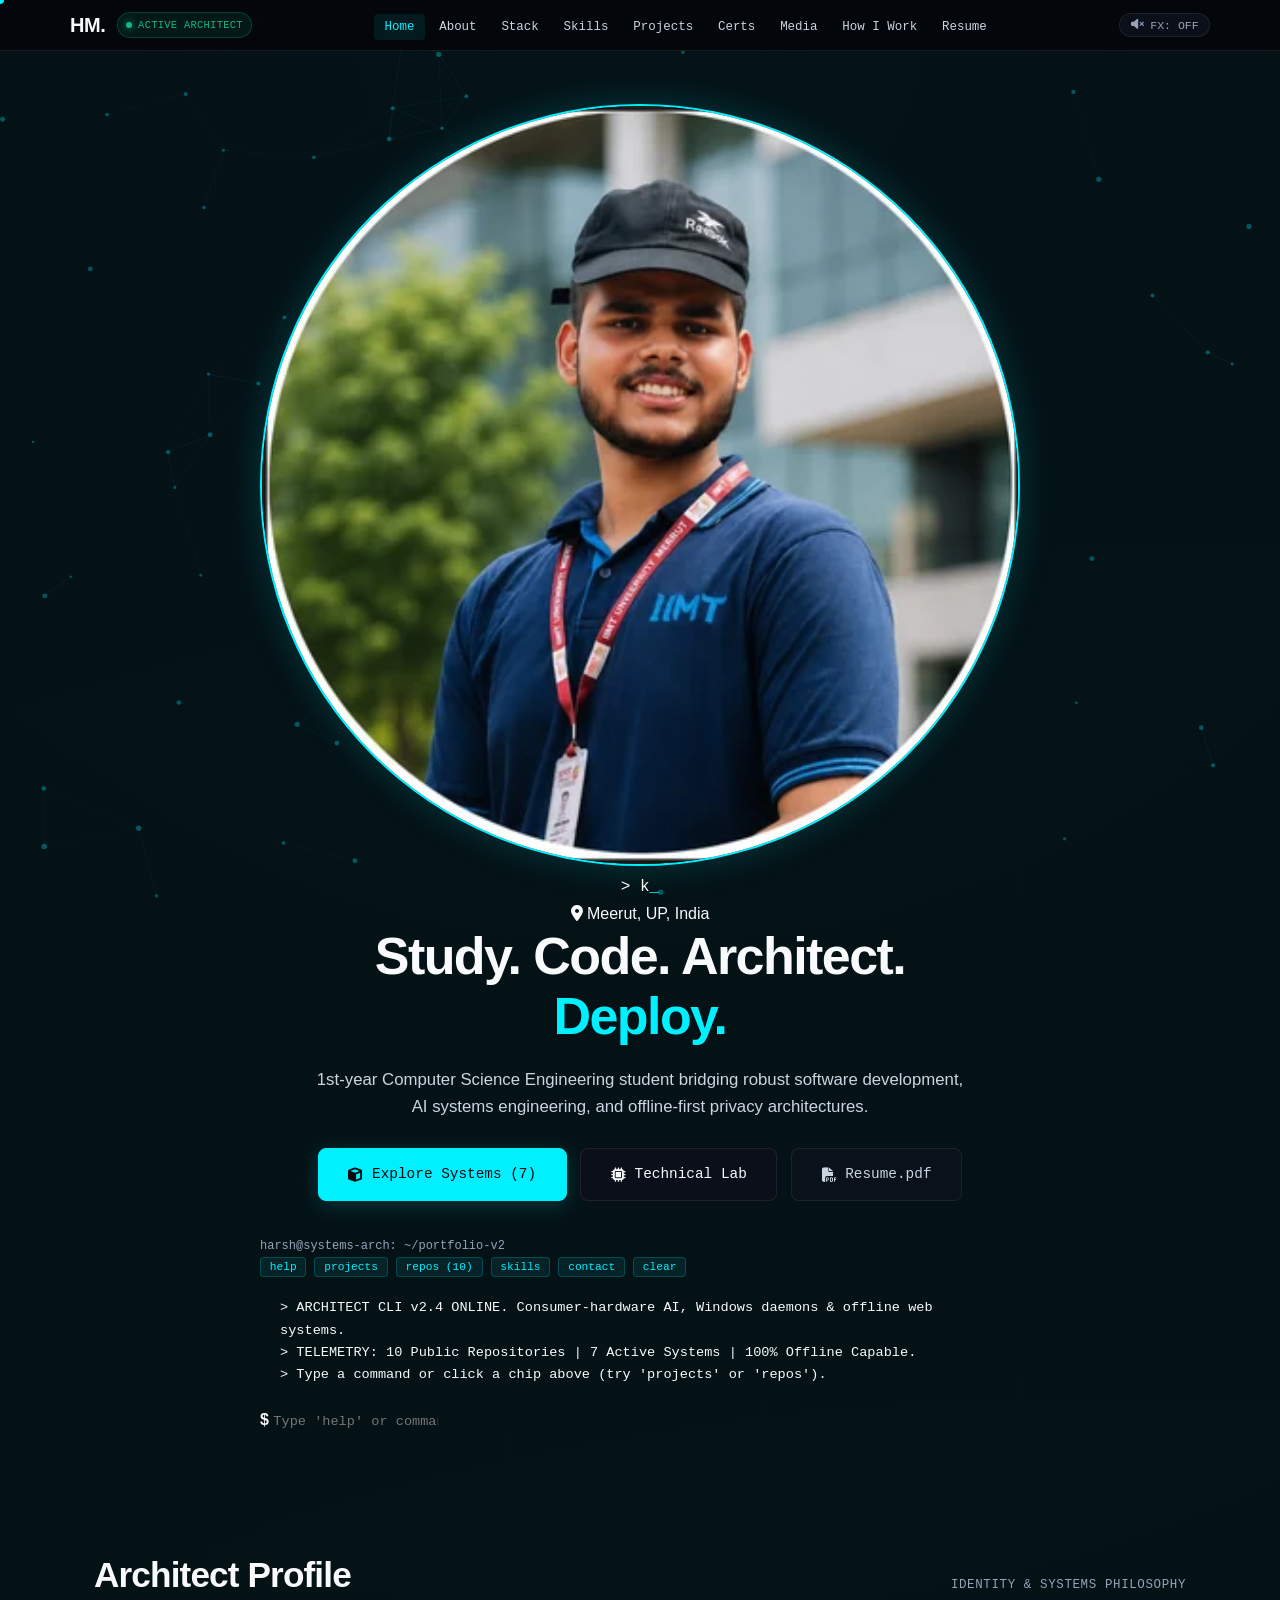
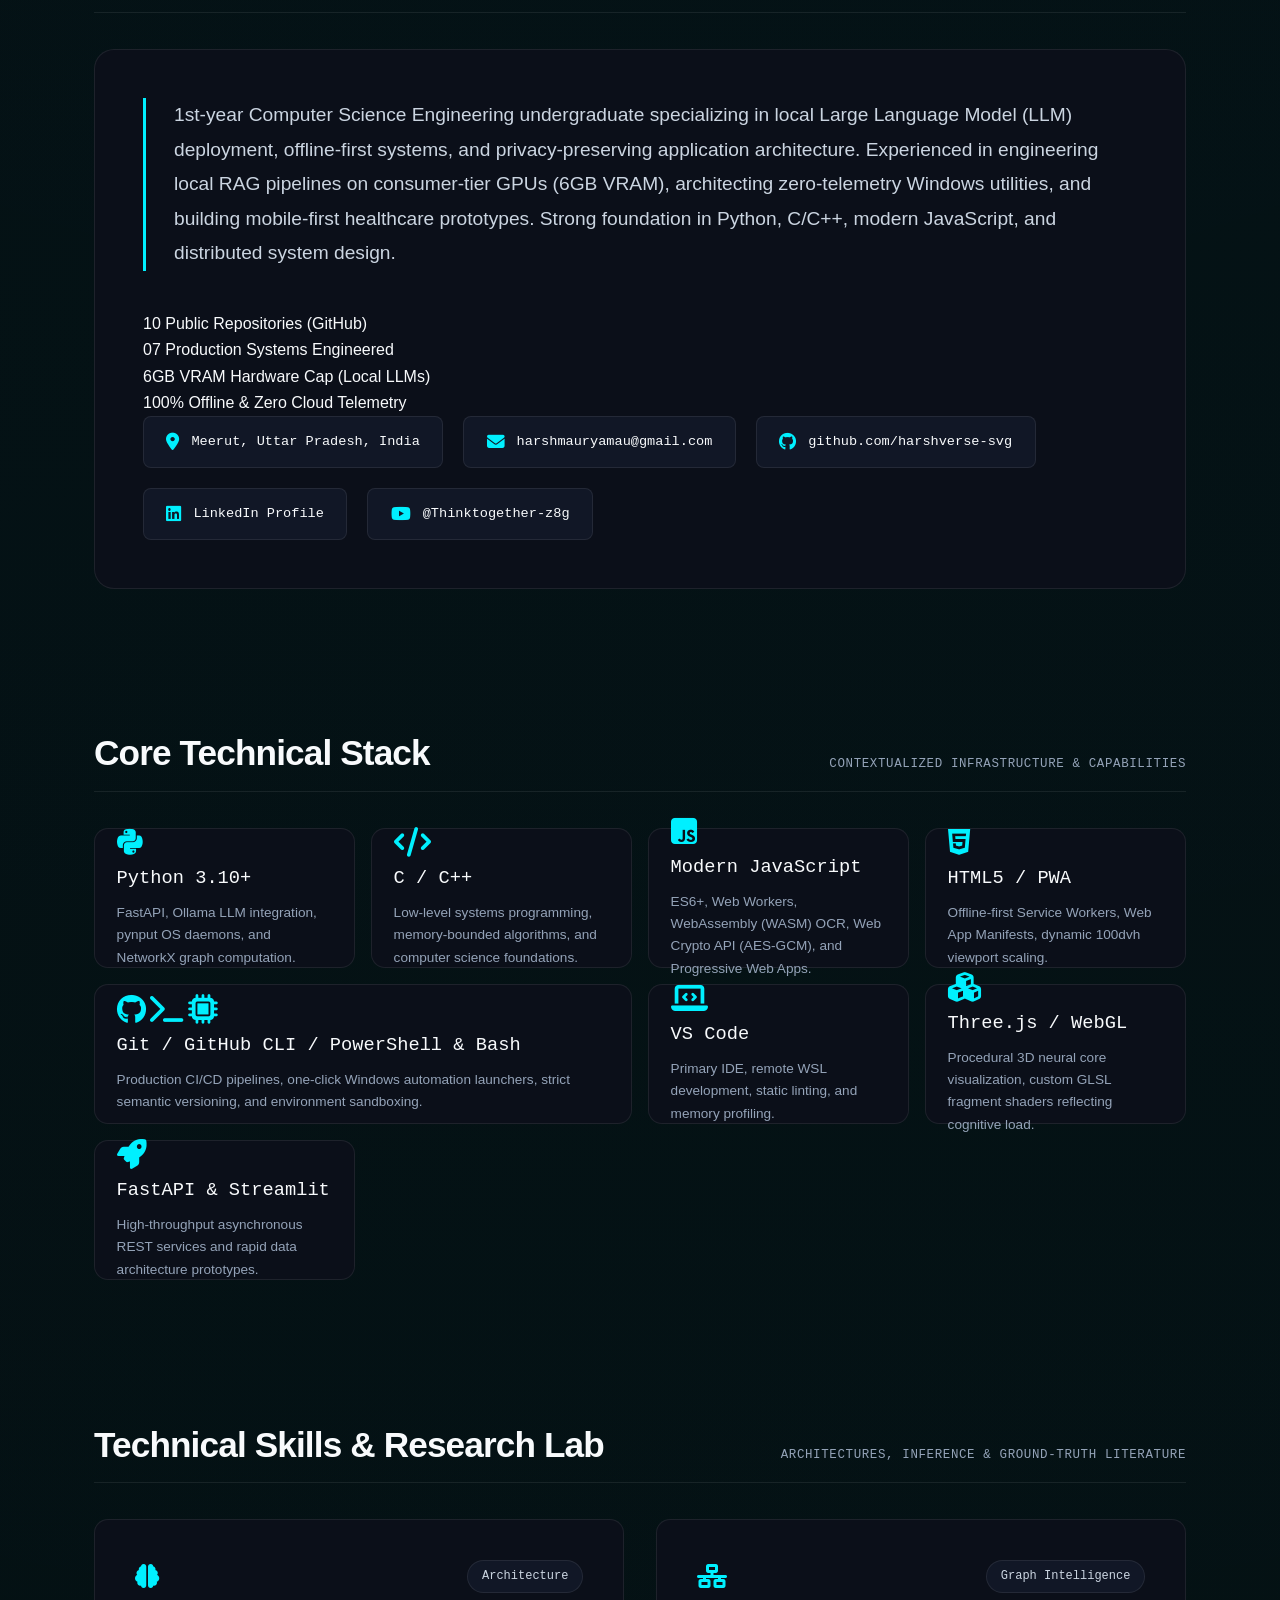
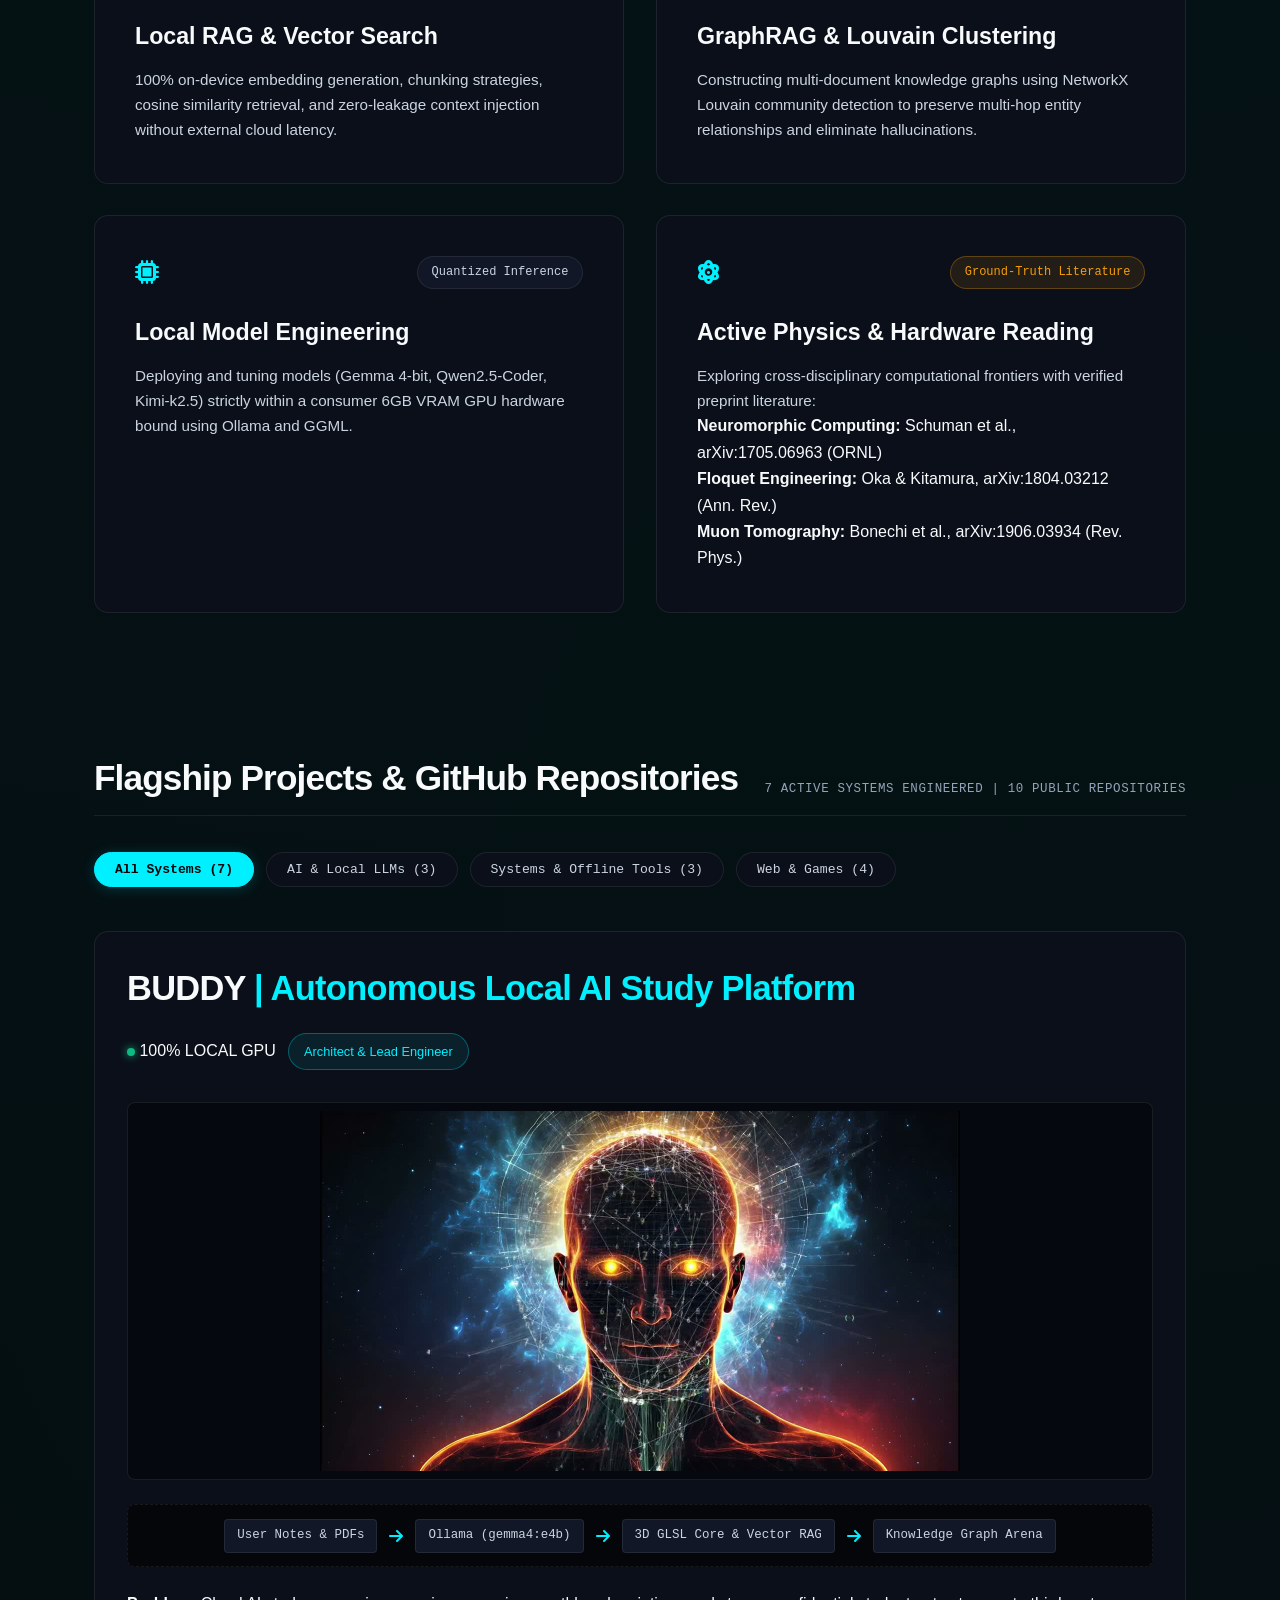
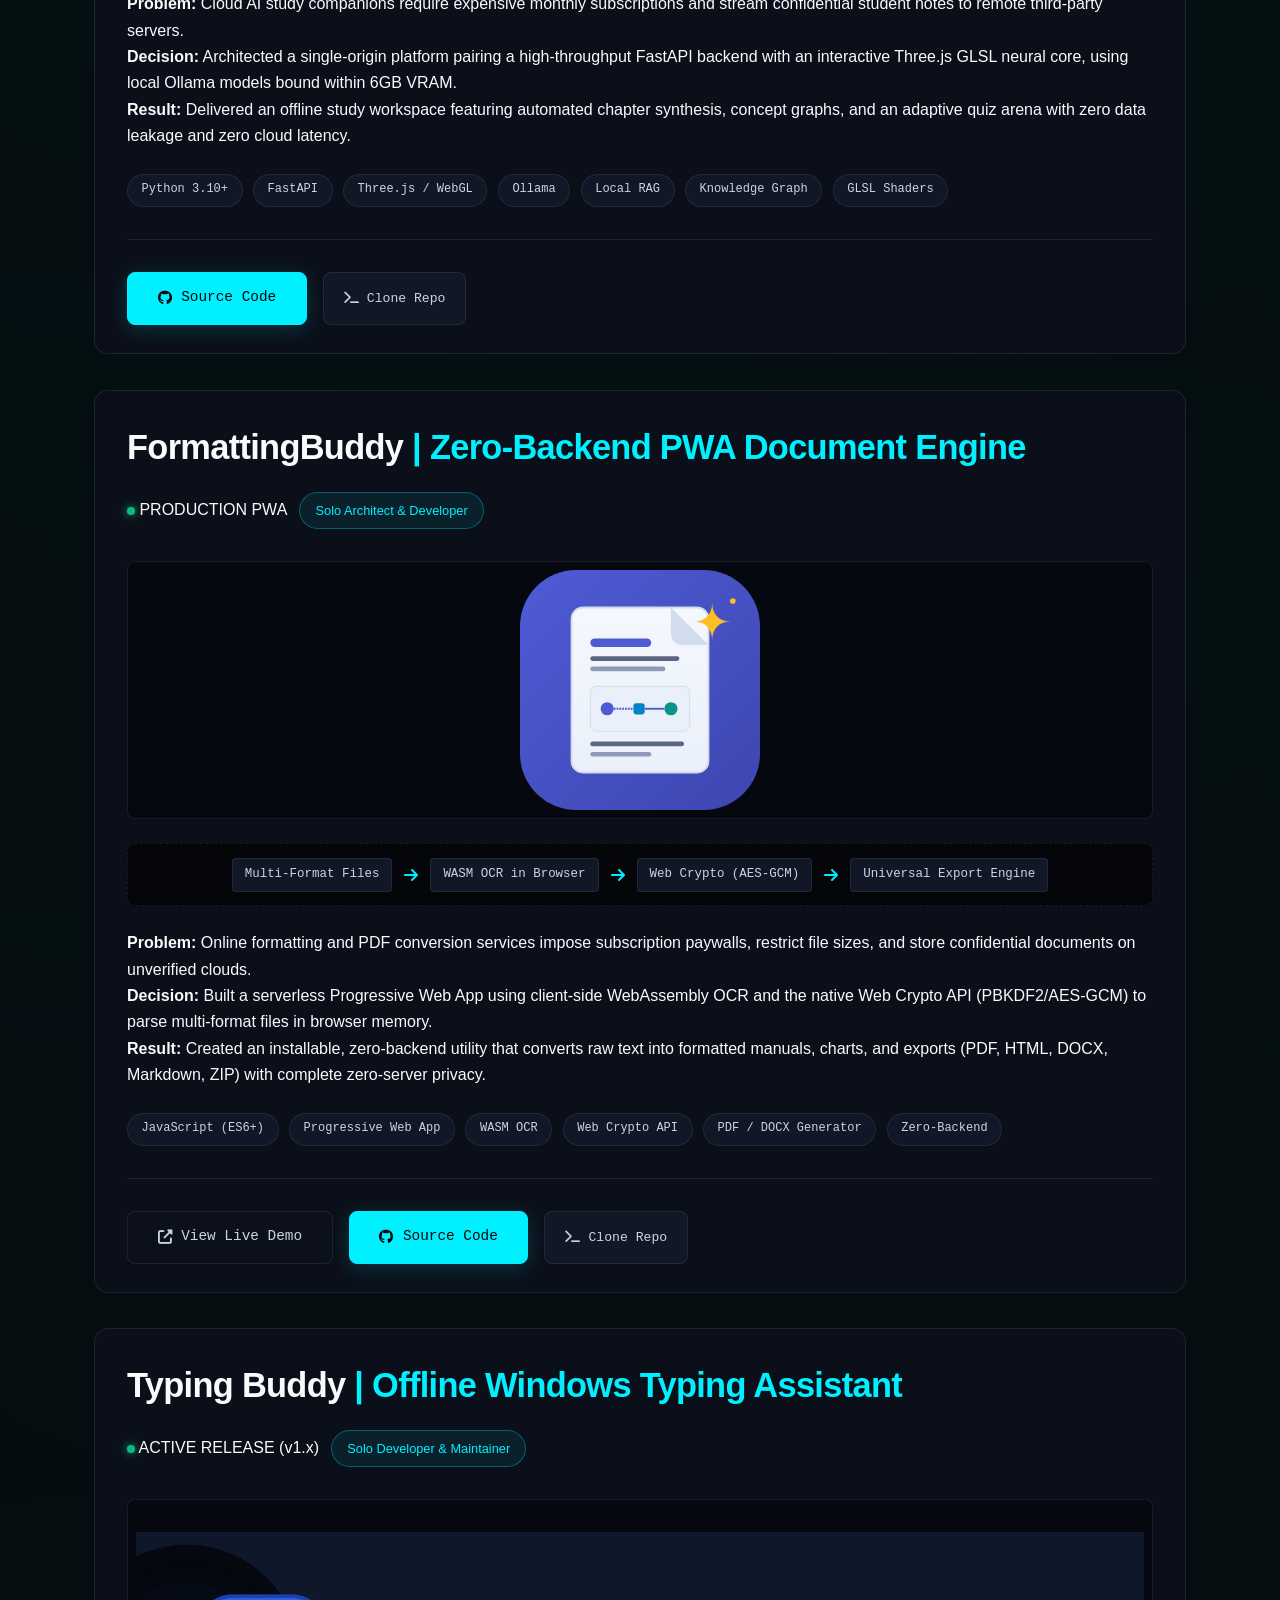
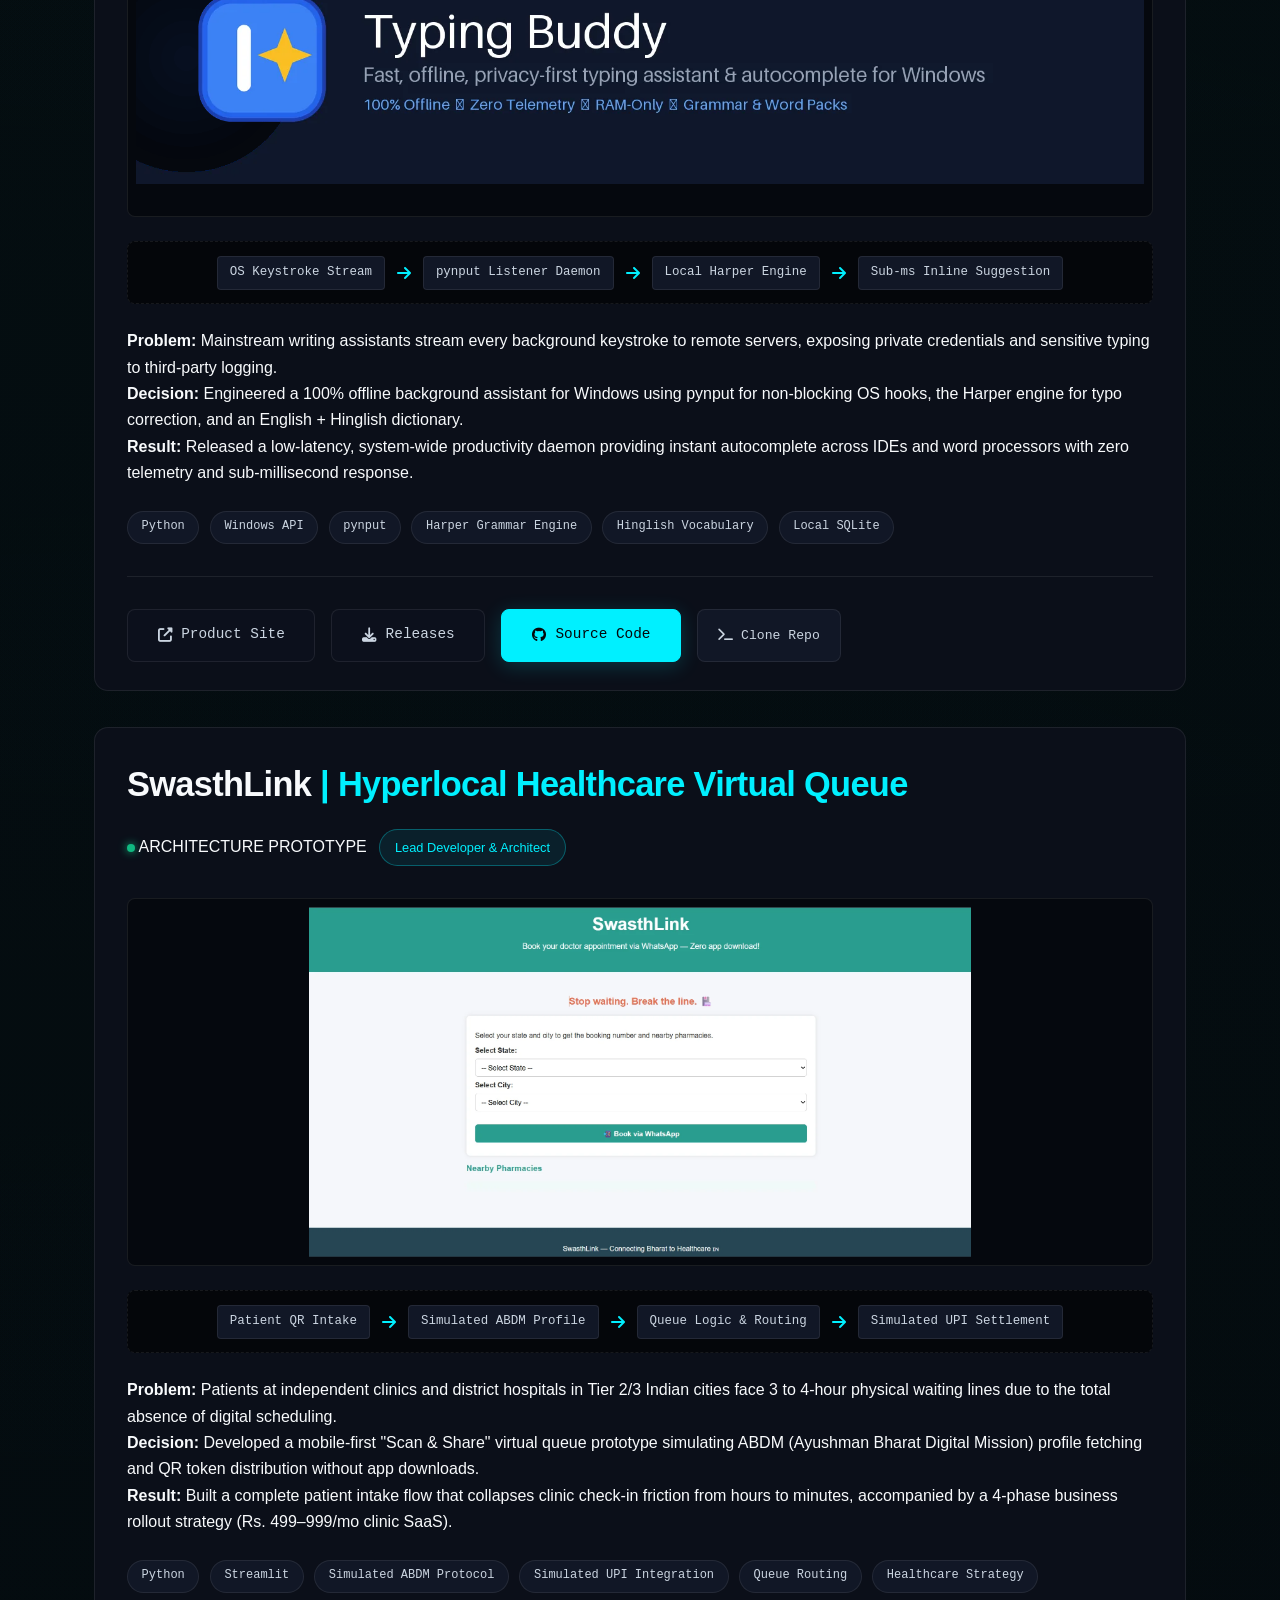
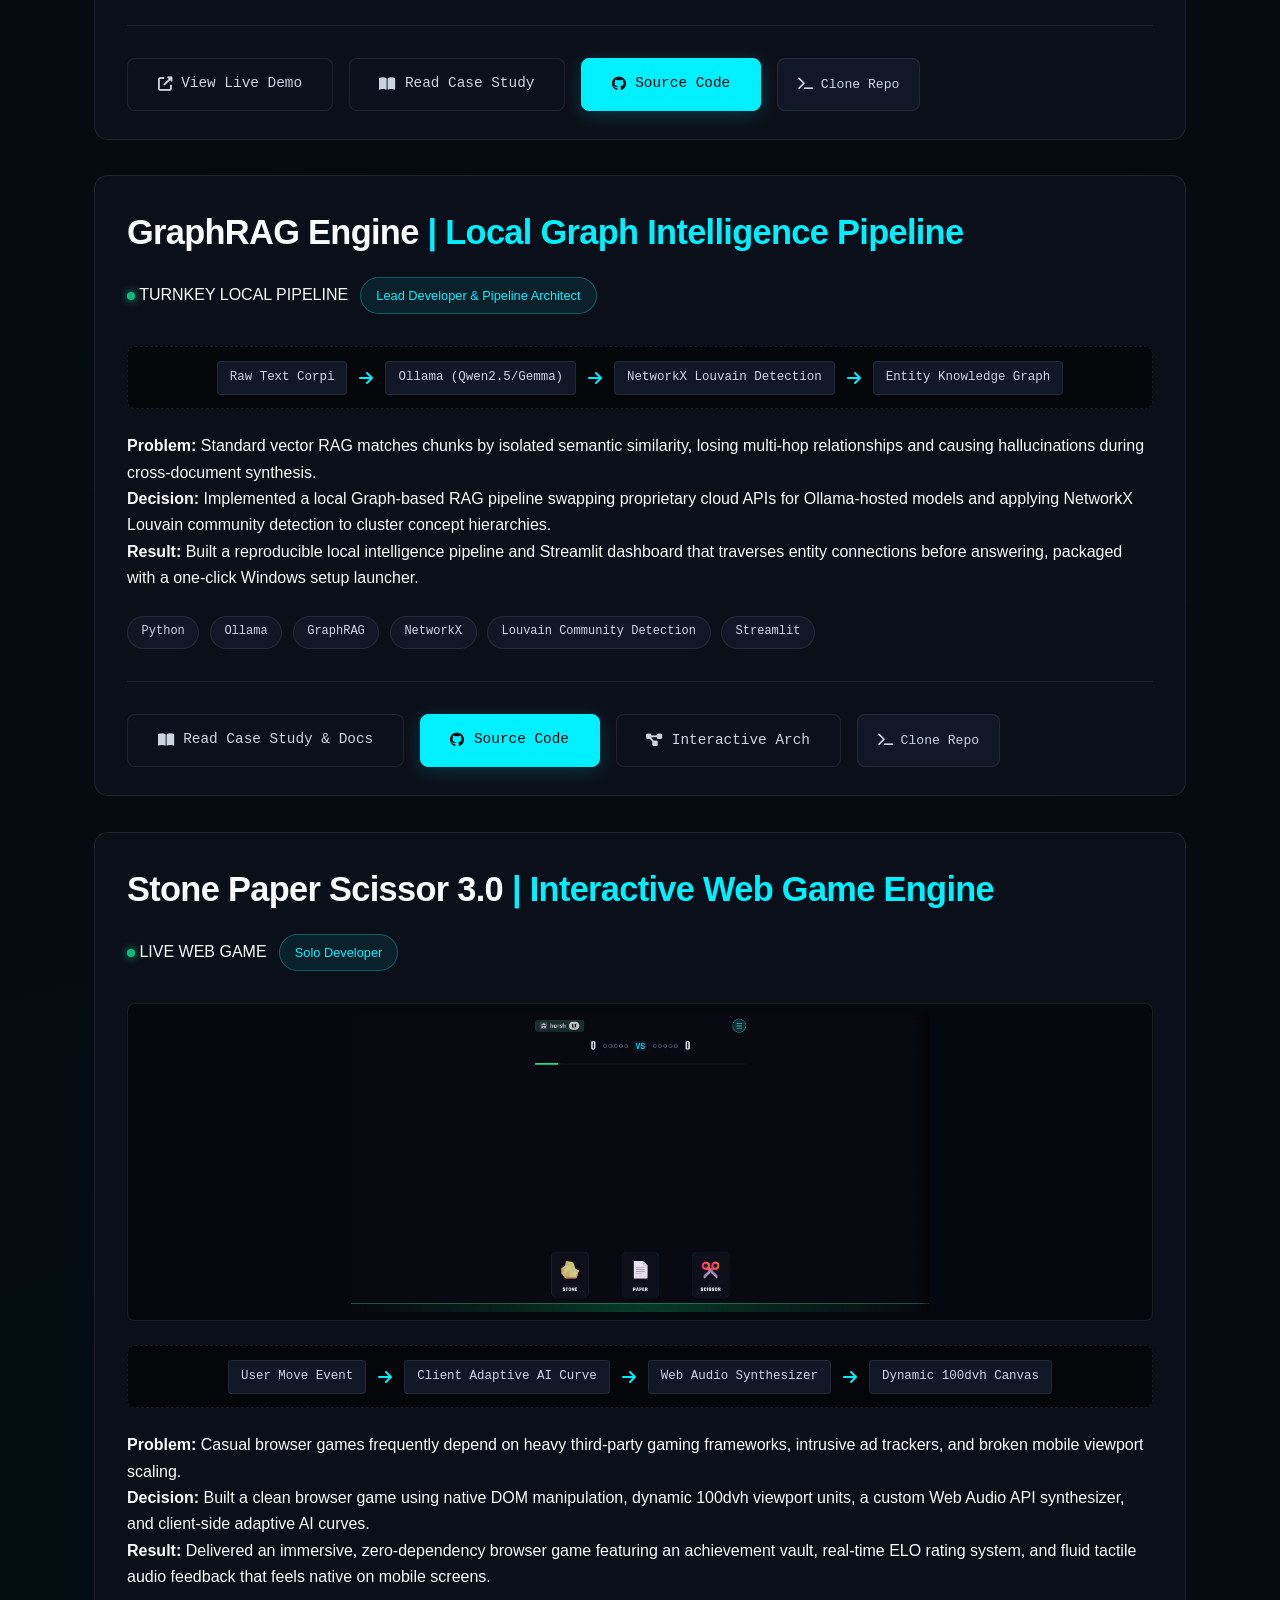
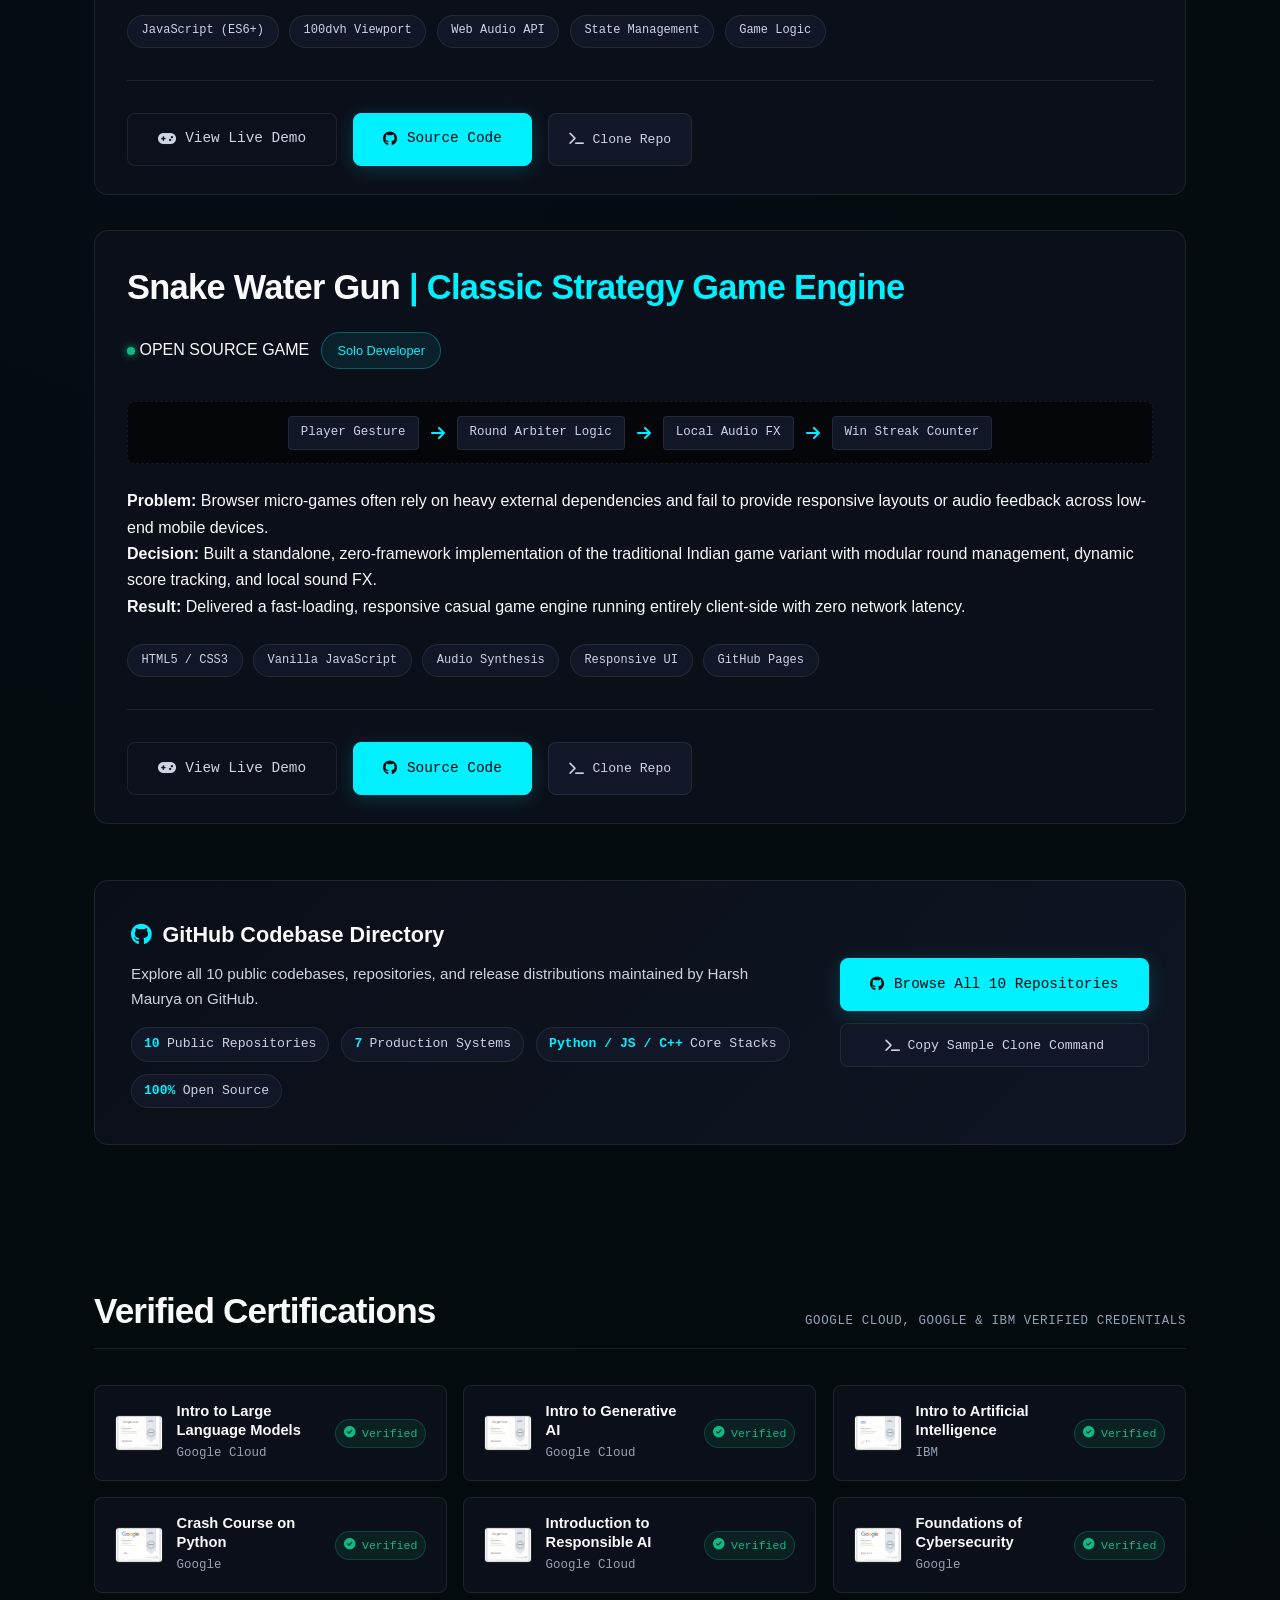
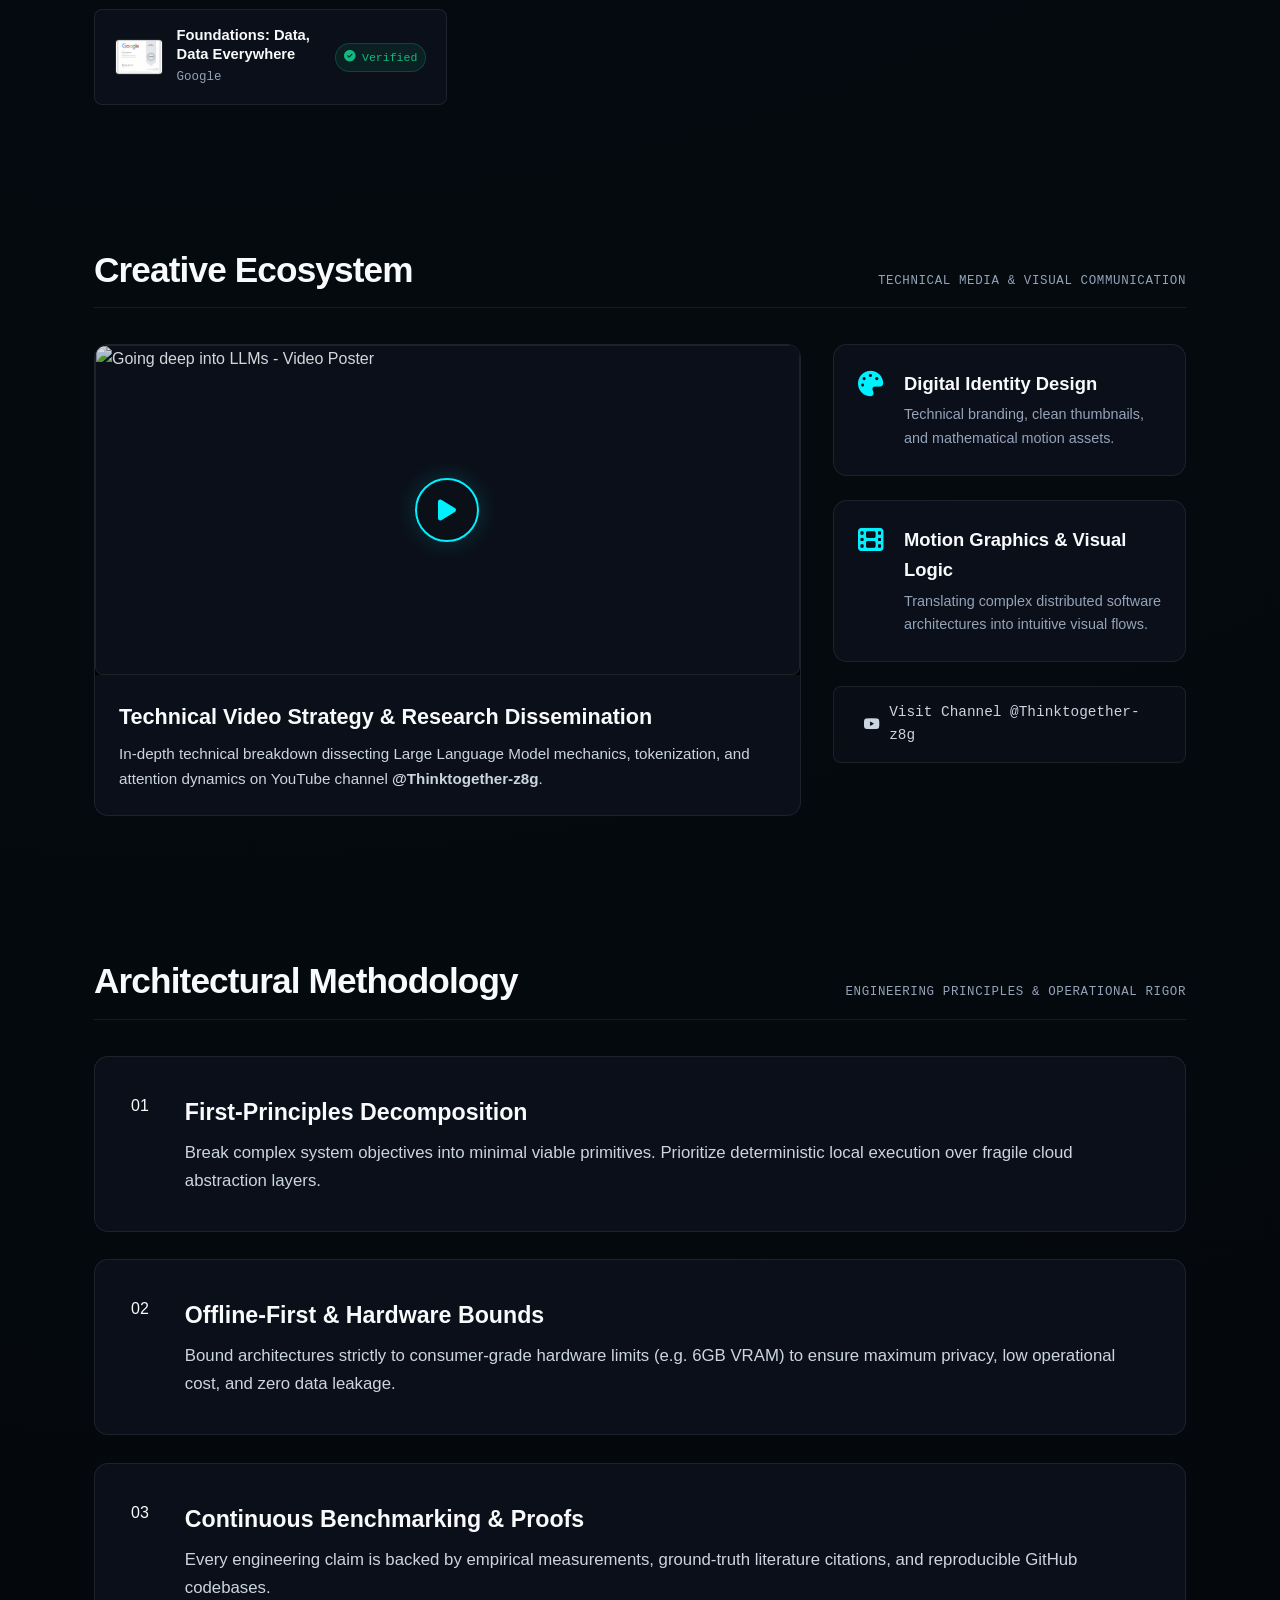
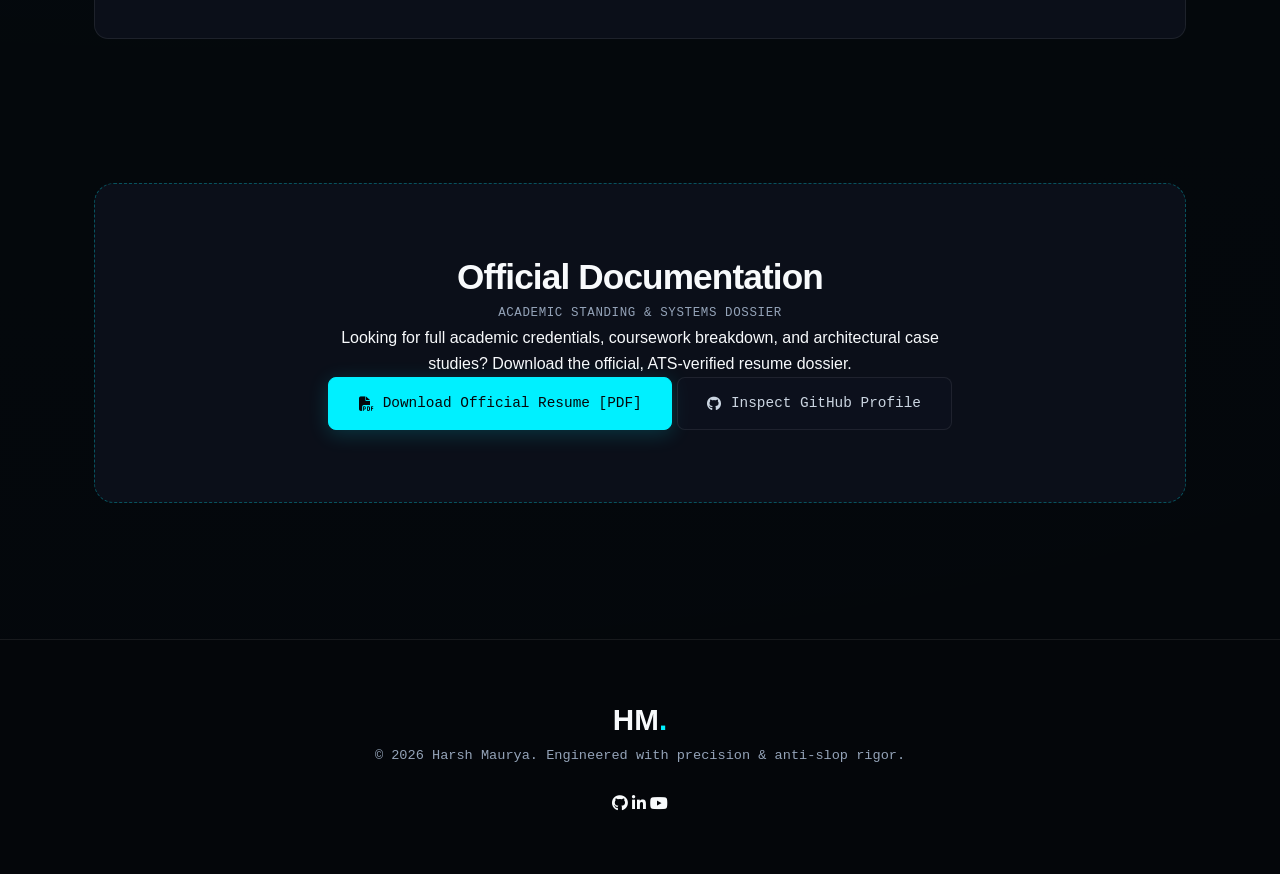
==== index.html @ c42de032 "fix(ui): slim auto-hide navbar, contain uncropped project images, and compact desktop density" ====
<!DOCTYPE html>
<html lang="en">

<head>
  <meta charset="UTF-8" />
  <meta name="viewport" content="width=device-width, initial-scale=1.0" />
  <title>Harsh Maurya | Digital Architect &amp; Systems Engineer</title>

  <!-- Security Hardening Headers -->
  <meta http-equiv="Content-Security-Policy"
    content="default-src 'self' https: data: 'unsafe-inline' 'unsafe-eval'; img-src 'self' https: data: blob:; media-src 'self' https: data: blob:; font-src 'self' https://fonts.gstatic.com https://cdnjs.cloudflare.com; frame-src https://www.youtube.com https://www.youtube-nocookie.com; connect-src 'self' https:;" />
  <meta name="referrer" content="strict-origin-when-cross-origin" />
  <meta http-equiv="X-Content-Type-Options" content="nosniff" />

  <!-- Favicon -->
  <link rel="icon" type="image/svg+xml" href="favicon.svg" />

  <!-- Hero Image Preload (Hero Priority: LCP Optimization) -->
  <link rel="preload" as="image" href="assets/images/profile.webp" type="image/webp" fetchpriority="high" />

  <!-- Fonts: Space Grotesk (Headings), Inter (Body) & Fira Code (Technical) -->
  <link rel="preconnect" href="https://fonts.googleapis.com" />
  <link rel="preconnect" href="https://fonts.gstatic.com" crossorigin />
  <link
    href="https://fonts.googleapis.com/css2?family=Inter:wght@300;400;500;600;700&family=Space+Grotesk:wght@500;600;700&family=Fira+Code:wght@400;500;600&display=swap"
    rel="stylesheet" media="print" onload="this.media='all'" />
  <noscript>
    <link
      href="https://fonts.googleapis.com/css2?family=Inter:wght@300;400;500;600;700&family=Space+Grotesk:wght@500;600;700&family=Fira+Code:wght@400;500;600&display=swap"
      rel="stylesheet" />
  </noscript>

  <!-- Icons -->
  <link rel="stylesheet" href="https://cdnjs.cloudflare.com/ajax/libs/font-awesome/6.5.1/css/all.min.css" media="print" onload="this.media='all'" />
  <noscript>
    <link rel="stylesheet" href="https://cdnjs.cloudflare.com/ajax/libs/font-awesome/6.5.1/css/all.min.css" />
  </noscript>

  <!-- Stylesheets -->
  <link rel="stylesheet" href="css/style.css" />
  <link rel="stylesheet" href="css/animations.css" />
</head>

<body>
  <!-- Background Procedural Canvas -->
  <canvas id="bg-canvas"></canvas>

  <!-- Scroll Progress Indicator -->
  <div class="scroll-progress-container">
    <div class="scroll-progress-bar" id="scrollProgress"></div>
  </div>

  <!-- Hardware-Accelerated Dynamic Cursor -->
  <div class="cursor" id="cursor"></div>
  <div class="cursor-follower" id="cursorFollower"></div>

  <!-- Sticky Navbar -->
  <header>
    <nav class="navbar" id="navbar">
      <div class="nav-container">
        <div class="nav-brand-group">
          <a href="#home" class="nav-logo" aria-label="Harsh Maurya Home">
            <span class="logo-text">HM</span><span class="accent-dot">.</span>
          </a>

          <div class="nav-status-badge">
            <span class="status-dot"></span>
            <span class="status-text">ACTIVE ARCHITECT</span>
          </div>
        </div>

        <ul class="nav-links" id="navLinks">
          <li><a href="#home">Home</a></li>
          <li><a href="#about">About</a></li>
          <li><a href="#stack">Stack</a></li>
          <li><a href="#lab">Skills</a></li>
          <li><a href="#projects">Projects</a></li>
          <li><a href="#certs">Certs</a></li>
          <li><a href="#creative">Media</a></li>
          <li><a href="#approach">How I Work</a></li>
          <li><a href="#resume">Resume</a></li>
        </ul>

        <div class="nav-actions">
          <!-- Web Audio Synthesizer Toggle -->
          <button class="audio-toggle-btn" id="audioToggleBtn" title="Toggle Haptic Sound Synthesis">
            <i class="fas fa-volume-mute"></i>
            <span>FX: OFF</span>
          </button>

          <!-- Mobile Hamburger Toggle -->
          <button class="mobile-toggle" id="mobileToggle" aria-label="Toggle navigation menu">
            <span></span>
            <span></span>
            <span></span>
          </button>
        </div>
      </div>
    </nav>
  </header>

  <main>
    <!-- Hero Section -->
    <section class="hero" id="home">
      <div class="container hero-container">
        <div class="hero-header-row">
          <div class="hero-avatar-wrap">
            <img src="assets/images/profile.webp" alt="Harsh Maurya" class="hero-profile-img" width="160" height="160"
              onerror="this.src='assets/images/profile.png'" />
            <div class="avatar-ring"></div>
          </div>
          <div class="hero-meta-group">
            <div class="mono-label telemetry-pill" id="type-sys-init">&gt; sys.init("harsh_maurya")</div>
            <div class="location-chip">
              <i class="fas fa-map-marker-alt"></i> Meerut, UP, India
            </div>
          </div>
        </div>

        <h1 class="hero-title" id="hero-heading">
          Study. Code. Architect. <br /><span class="accent-text">Deploy.</span>
        </h1>

        <p class="hero-subtitle">
          1st-year Computer Science Engineering student bridging robust software development,
          AI systems engineering, and offline-first privacy architectures.
        </p>

        <div class="hero-actions">
          <a href="#projects" class="btn-primary"><i class="fas fa-cube"></i> Explore Systems (7)</a>
          <a href="#lab" class="btn-secondary"><i class="fas fa-microchip"></i> Technical Lab</a>
          <a href="#resume" class="btn-outline"><i class="fas fa-file-pdf"></i> Resume.pdf</a>
        </div>

        <!-- Interactive CLI HUD Terminal -->
        <div class="terminal-hud-wrap animate-on-scroll">
          <div class="terminal-header">
            <div class="terminal-dots">
              <span class="dot dot-red"></span>
              <span class="dot dot-yellow"></span>
              <span class="dot dot-green"></span>
            </div>
            <div class="terminal-title">harsh@systems-arch: ~/portfolio-v2</div>
            <div class="terminal-chips">
              <button class="terminal-chip" data-cmd="help">help</button>
              <button class="terminal-chip" data-cmd="projects">projects</button>
              <button class="terminal-chip" data-cmd="repos">repos (10)</button>
              <button class="terminal-chip" data-cmd="skills">skills</button>
              <button class="terminal-chip" data-cmd="contact">contact</button>
              <button class="terminal-chip" data-cmd="clear">clear</button>
            </div>
          </div>
          <div class="terminal-body" id="terminalOutput" role="log" aria-live="polite">
            <div class="term-line term-system">&gt; ARCHITECT CLI v2.4 ONLINE. Consumer-hardware AI, Windows daemons &amp; offline web systems.</div>
            <div class="term-line term-accent">&gt; TELEMETRY: 10 Public Repositories | 7 Active Systems | 100% Offline Capable.</div>
            <div class="term-line term-muted">&gt; Type a command or click a chip above (try 'projects' or 'repos').</div>
          </div>
          <div class="terminal-input-bar">
            <span class="terminal-prompt">$</span>
            <input type="text" id="terminalInput" class="terminal-input" placeholder="Type 'help' or command..." autocomplete="off" spellcheck="false" aria-label="Terminal command input" />
          </div>
        </div>
      </div>
    </section>

    <!-- About Me Section -->
    <section class="section" id="about">
      <div class="container">
        <div class="section-head">
          <h2 class="section-title">Architect Profile</h2>
          <span class="section-meta">Identity &amp; Systems Philosophy</span>
        </div>

        <div class="about-card animate-on-scroll">
          <p class="about-bio">
            1st-year Computer Science Engineering undergraduate specializing in local Large Language Model (LLM) deployment, offline-first systems, and privacy-preserving application architecture. Experienced in engineering local RAG pipelines on consumer-tier GPUs (6GB VRAM), architecting zero-telemetry Windows utilities, and building mobile-first healthcare prototypes. Strong foundation in Python, C/C++, modern JavaScript, and distributed system design.
          </p>

          <!-- Quantitative Telemetry Strip -->
          <div class="about-stats-grid">
            <div class="about-stat-box">
              <span class="stat-number">10</span>
              <span class="stat-label">Public Repositories (GitHub)</span>
            </div>
            <div class="about-stat-box">
              <span class="stat-number">07</span>
              <span class="stat-label">Production Systems Engineered</span>
            </div>
            <div class="about-stat-box">
              <span class="stat-number">6GB</span>
              <span class="stat-label">VRAM Hardware Cap (Local LLMs)</span>
            </div>
            <div class="about-stat-box">
              <span class="stat-number">100%</span>
              <span class="stat-label">Offline &amp; Zero Cloud Telemetry</span>
            </div>
          </div>

          <!-- Verified Contact Endpoints (No Plaintext Phone) -->
          <div class="contact-grid">
            <a href="https://maps.google.com/?q=Meerut,Uttar+Pradesh,India" target="_blank" rel="noopener noreferrer" class="contact-item">
              <i class="fas fa-map-marker-alt"></i>
              <span>Meerut, Uttar Pradesh, India</span>
            </a>
            <a href="mailto:harshmauryamau@gmail.com" class="contact-item email-contact" title="Direct Email Inquiry">
              <i class="fas fa-envelope"></i>
              <span>harshmauryamau@gmail.com</span>
            </a>
            <a href="https://github.com/harshverse-svg" target="_blank" rel="noopener noreferrer" class="contact-item">
              <i class="fab fa-github"></i>
              <span>github.com/harshverse-svg</span>
            </a>
            <a href="https://www.linkedin.com/in/harsh-maurya-baa534400" target="_blank" rel="noopener noreferrer" class="contact-item">
              <i class="fab fa-linkedin"></i>
              <span>LinkedIn Profile</span>
            </a>
            <a href="https://www.youtube.com/@Thinktogether-z8g" target="_blank" rel="noopener noreferrer" class="contact-item">
              <i class="fab fa-youtube"></i>
              <span>@Thinktogether-z8g</span>
            </a>
          </div>
        </div>
      </div>
    </section>

    <!-- Core Technical Stack (Contextualized Bento Grid) -->
    <section class="section" id="stack">
      <div class="container">
        <div class="section-head">
          <h2 class="section-title">Core Technical Stack</h2>
          <span class="section-meta">Contextualized Infrastructure &amp; Capabilities</span>
        </div>

        <div class="bento-grid">
          <!-- Languages -->
          <div class="bento-item animate-on-scroll">
            <i class="fab fa-python bento-icon"></i>
            <h3 class="mono-label">Python 3.10+</h3>
            <p class="bento-desc">FastAPI, Ollama LLM integration, pynput OS daemons, and NetworkX graph computation.</p>
          </div>

          <div class="bento-item animate-on-scroll delay-100">
            <i class="fas fa-code bento-icon"></i>
            <h3 class="mono-label">C / C++</h3>
            <p class="bento-desc">Low-level systems programming, memory-bounded algorithms, and computer science foundations.</p>
          </div>

          <div class="bento-item animate-on-scroll delay-200">
            <i class="fab fa-js-square bento-icon"></i>
            <h3 class="mono-label">Modern JavaScript</h3>
            <p class="bento-desc">ES6+, Web Workers, WebAssembly (WASM) OCR, Web Crypto API (AES-GCM), and Progressive Web Apps.</p>
          </div>

          <div class="bento-item animate-on-scroll">
            <i class="fab fa-html5 bento-icon"></i>
            <h3 class="mono-label">HTML5 / PWA</h3>
            <p class="bento-desc">Offline-first Service Workers, Web App Manifests, dynamic 100dvh viewport scaling.</p>
          </div>

          <!-- Infrastructure -->
          <div class="bento-item bento-wide animate-on-scroll delay-100">
            <div class="bento-icons-row">
              <i class="fab fa-github bento-icon"></i>
              <i class="fas fa-terminal bento-icon"></i>
              <i class="fas fa-microchip bento-icon"></i>
            </div>
            <h3 class="mono-label">Git / GitHub CLI / PowerShell &amp; Bash</h3>
            <p class="bento-desc">Production CI/CD pipelines, one-click Windows automation launchers, strict semantic versioning, and environment sandboxing.</p>
          </div>

          <!-- Tools & Deployment -->
          <div class="bento-item animate-on-scroll">
            <i class="fas fa-laptop-code bento-icon"></i>
            <h3 class="mono-label">VS Code</h3>
            <p class="bento-desc">Primary IDE, remote WSL development, static linting, and memory profiling.</p>
          </div>

          <div class="bento-item animate-on-scroll delay-100">
            <i class="fas fa-cubes bento-icon"></i>
            <h3 class="mono-label">Three.js / WebGL</h3>
            <p class="bento-desc">Procedural 3D neural core visualization, custom GLSL fragment shaders reflecting cognitive load.</p>
          </div>

          <div class="bento-item animate-on-scroll delay-200">
            <i class="fas fa-rocket bento-icon"></i>
            <h3 class="mono-label">FastAPI &amp; Streamlit</h3>
            <p class="bento-desc">High-throughput asynchronous REST services and rapid data architecture prototypes.</p>
          </div>
        </div>
      </div>
    </section>

    <!-- Deep-Tech Lab & Literature Tracker -->
    <section class="section lab-section" id="lab">
      <div class="container">
        <div class="section-head">
          <h2 class="section-title">Technical Skills &amp; Research Lab</h2>
          <span class="section-meta">Architectures, Inference &amp; Ground-Truth Literature</span>
        </div>

        <div class="glass-grid">
          <div class="glass-card animate-on-scroll">
            <div class="card-header">
              <i class="fas fa-brain"></i>
              <span class="mono-tag">Architecture</span>
            </div>
            <h3>Local RAG &amp; Vector Search</h3>
            <p>100% on-device embedding generation, chunking strategies, cosine similarity retrieval, and zero-leakage context injection without external cloud latency.</p>
          </div>

          <div class="glass-card animate-on-scroll delay-100">
            <div class="card-header">
              <i class="fas fa-network-wired"></i>
              <span class="mono-tag">Graph Intelligence</span>
            </div>
            <h3>GraphRAG &amp; Louvain Clustering</h3>
            <p>Constructing multi-document knowledge graphs using NetworkX Louvain community detection to preserve multi-hop entity relationships and eliminate hallucinations.</p>
          </div>

          <div class="glass-card animate-on-scroll delay-200">
            <div class="card-header">
              <i class="fas fa-microchip"></i>
              <span class="mono-tag">Quantized Inference</span>
            </div>
            <h3>Local Model Engineering</h3>
            <p>Deploying and tuning models (Gemma 4-bit, Qwen2.5-Coder, Kimi-k2.5) strictly within a consumer 6GB VRAM GPU hardware bound using Ollama and GGML.</p>
          </div>

          <div class="glass-card highlight-card animate-on-scroll delay-300">
            <div class="card-header">
              <i class="fas fa-atom"></i>
              <span class="mono-tag research-tag">Ground-Truth Literature</span>
            </div>
            <h3>Active Physics &amp; Hardware Reading</h3>
            <p>Exploring cross-disciplinary computational frontiers with verified preprint literature:</p>
            <ul class="literature-list">
              <li>
                <strong>Neuromorphic Computing:</strong> Schuman et al.,
                <a href="https://arxiv.org/abs/1705.06963" target="_blank" rel="noopener noreferrer" class="arxiv-link">arXiv:1705.06963</a> (ORNL)
              </li>
              <li>
                <strong>Floquet Engineering:</strong> Oka &amp; Kitamura,
                <a href="https://arxiv.org/abs/1804.03212" target="_blank" rel="noopener noreferrer" class="arxiv-link">arXiv:1804.03212</a> (Ann. Rev.)
              </li>
              <li>
                <strong>Muon Tomography:</strong> Bonechi et al.,
                <a href="https://arxiv.org/abs/1906.03934" target="_blank" rel="noopener noreferrer" class="arxiv-link">arXiv:1906.03934</a> (Rev. Phys.)
              </li>
            </ul>
          </div>
        </div>
      </div>
    </section>

    <!-- Flagship Projects Section -->
    <section class="section" id="projects">
      <div class="container">
        <div class="section-head">
          <h2 class="section-title">Flagship Projects &amp; GitHub Repositories</h2>
          <span class="section-meta">7 Active Systems Engineered | 10 Public Repositories</span>
        </div>

        <!-- Project Filtering Matrix -->
        <div class="project-filter-bar">
          <button class="filter-btn active" data-filter="all">All Systems (7)</button>
          <button class="filter-btn" data-filter="ai">AI &amp; Local LLMs (3)</button>
          <button class="filter-btn" data-filter="systems">Systems &amp; Offline Tools (3)</button>
          <button class="filter-btn" data-filter="web">Web &amp; Games (4)</button>
        </div>

        <div class="projects-grid">

          <!-- Project 1: BUDDY AI Study Platform -->
          <article class="project-card animate-on-scroll" data-category="ai systems">
            <div class="project-header">
              <div class="project-title-group">
                <h3>BUDDY <span class="accent-text">| Autonomous Local AI Study Platform</span></h3>
              </div>
              <div class="project-badges">
                <span class="status-badge"><span class="status-dot"></span> 100% LOCAL GPU</span>
                <span class="role-tag">Architect &amp; Lead Engineer</span>
              </div>
            </div>

            <div class="project-screenshot-wrap">
              <img src="assets/images/buddy-hero.jpg" alt="BUDDY Platform 3D Neural Interface" class="project-screenshot" width="700" height="380" loading="lazy" onerror="this.parentElement.style.display='none'" />
            </div>

            <div class="architecture-diagram">
              <div class="arch-box">User Notes &amp; PDFs</div>
              <i class="fas fa-arrow-right arch-arrow"></i>
              <div class="arch-box highlight-box">Ollama (gemma4:e4b)</div>
              <i class="fas fa-arrow-right arch-arrow"></i>
              <div class="arch-box">3D GLSL Core &amp; Vector RAG</div>
              <i class="fas fa-arrow-right arch-arrow"></i>
              <div class="arch-box">Knowledge Graph Arena</div>
            </div>

            <div class="project-content">
              <ul class="project-pdr">
                <li><strong>Problem:</strong> Cloud AI study companions require expensive monthly subscriptions and stream confidential student notes to remote third-party servers.</li>
                <li><strong>Decision:</strong> Architected a single-origin platform pairing a high-throughput FastAPI backend with an interactive Three.js GLSL neural core, using local Ollama models bound within 6GB VRAM.</li>
                <li><strong>Result:</strong> Delivered an offline study workspace featuring automated chapter synthesis, concept graphs, and an adaptive quiz arena with zero data leakage and zero cloud latency.</li>
              </ul>

              <div class="tech-tags">
                <span class="mono-tag">Python 3.10+</span>
                <span class="mono-tag">FastAPI</span>
                <span class="mono-tag">Three.js / WebGL</span>
                <span class="mono-tag">Ollama</span>
                <span class="mono-tag">Local RAG</span>
                <span class="mono-tag">Knowledge Graph</span>
                <span class="mono-tag">GLSL Shaders</span>
              </div>
            </div>

            <div class="project-links">
              <a href="https://github.com/harshverse-svg/buddy-ai-study-platform" target="_blank" rel="noopener noreferrer" class="btn-primary">
                <i class="fab fa-github"></i> Source Code
              </a>
              <button class="btn-outline copy-clone-btn" data-repo="https://github.com/harshverse-svg/buddy-ai-study-platform.git">
                <i class="fas fa-terminal"></i> Clone Repo
              </button>
            </div>
          </article>

          <!-- Project 2: FormattingBuddy -->
          <article class="project-card animate-on-scroll" data-category="systems web">
            <div class="project-header">
              <div class="project-title-group">
                <h3>FormattingBuddy <span class="accent-text">| Zero-Backend PWA Document Engine</span></h3>
              </div>
              <div class="project-badges">
                <span class="status-badge status-prod"><span class="status-dot"></span> PRODUCTION PWA</span>
                <span class="role-tag">Solo Architect &amp; Developer</span>
              </div>
            </div>

            <div class="project-screenshot-wrap">
              <img src="assets/images/formattingbuddy.svg" alt="FormattingBuddy Architecture" class="project-screenshot" width="700" height="240" loading="lazy" onerror="this.parentElement.style.display='none'" />
            </div>

            <div class="architecture-diagram">
              <div class="arch-box">Multi-Format Files</div>
              <i class="fas fa-arrow-right arch-arrow"></i>
              <div class="arch-box highlight-box">WASM OCR in Browser</div>
              <i class="fas fa-arrow-right arch-arrow"></i>
              <div class="arch-box">Web Crypto (AES-GCM)</div>
              <i class="fas fa-arrow-right arch-arrow"></i>
              <div class="arch-box">Universal Export Engine</div>
            </div>

            <div class="project-content">
              <ul class="project-pdr">
                <li><strong>Problem:</strong> Online formatting and PDF conversion services impose subscription paywalls, restrict file sizes, and store confidential documents on unverified clouds.</li>
                <li><strong>Decision:</strong> Built a serverless Progressive Web App using client-side WebAssembly OCR and the native Web Crypto API (PBKDF2/AES-GCM) to parse multi-format files in browser memory.</li>
                <li><strong>Result:</strong> Created an installable, zero-backend utility that converts raw text into formatted manuals, charts, and exports (PDF, HTML, DOCX, Markdown, ZIP) with complete zero-server privacy.</li>
              </ul>

              <div class="tech-tags">
                <span class="mono-tag">JavaScript (ES6+)</span>
                <span class="mono-tag">Progressive Web App</span>
                <span class="mono-tag">WASM OCR</span>
                <span class="mono-tag">Web Crypto API</span>
                <span class="mono-tag">PDF / DOCX Generator</span>
                <span class="mono-tag">Zero-Backend</span>
              </div>
            </div>

            <div class="project-links">
              <a href="https://harshverse-svg.github.io/formattingbuddy/" target="_blank" rel="noopener noreferrer" class="btn-outline">
                <i class="fas fa-external-link-alt"></i> View Live Demo
              </a>
              <a href="https://github.com/harshverse-svg/formattingbuddy" target="_blank" rel="noopener noreferrer" class="btn-primary">
                <i class="fab fa-github"></i> Source Code
              </a>
              <button class="btn-outline copy-clone-btn" data-repo="https://github.com/harshverse-svg/formattingbuddy.git">
                <i class="fas fa-terminal"></i> Clone Repo
              </button>
            </div>
          </article>

          <!-- Project 3: Typing Buddy -->
          <article class="project-card animate-on-scroll" data-category="ai systems">
            <div class="project-header">
              <div class="project-title-group">
                <h3>Typing Buddy <span class="accent-text">| Offline Windows Typing Assistant</span></h3>
              </div>
              <div class="project-badges">
                <span class="status-badge status-prod"><span class="status-dot"></span> ACTIVE RELEASE (v1.x)</span>
                <span class="role-tag">Solo Developer &amp; Maintainer</span>
              </div>
            </div>

            <div class="project-screenshot-wrap">
              <img src="assets/images/typingbuddy-banner.webp" alt="Typing Buddy Windows Assistant" class="project-screenshot" width="700" height="300" loading="lazy" onerror="this.src='assets/images/typingbuddy-banner.png'" />
            </div>

            <div class="architecture-diagram">
              <div class="arch-box">OS Keystroke Stream</div>
              <i class="fas fa-arrow-right arch-arrow"></i>
              <div class="arch-box highlight-box">pynput Listener Daemon</div>
              <i class="fas fa-arrow-right arch-arrow"></i>
              <div class="arch-box">Local Harper Engine</div>
              <i class="fas fa-arrow-right arch-arrow"></i>
              <div class="arch-box">Sub-ms Inline Suggestion</div>
            </div>

            <div class="project-content">
              <ul class="project-pdr">
                <li><strong>Problem:</strong> Mainstream writing assistants stream every background keystroke to remote servers, exposing private credentials and sensitive typing to third-party logging.</li>
                <li><strong>Decision:</strong> Engineered a 100% offline background assistant for Windows using pynput for non-blocking OS hooks, the Harper engine for typo correction, and an English + Hinglish dictionary.</li>
                <li><strong>Result:</strong> Released a low-latency, system-wide productivity daemon providing instant autocomplete across IDEs and word processors with zero telemetry and sub-millisecond response.</li>
              </ul>

              <div class="tech-tags">
                <span class="mono-tag">Python</span>
                <span class="mono-tag">Windows API</span>
                <span class="mono-tag">pynput</span>
                <span class="mono-tag">Harper Grammar Engine</span>
                <span class="mono-tag">Hinglish Vocabulary</span>
                <span class="mono-tag">Local SQLite</span>
              </div>
            </div>

            <div class="project-links">
              <a href="https://harshverse-svg.github.io/typing-buddy/" target="_blank" rel="noopener noreferrer" class="btn-outline">
                <i class="fas fa-external-link-alt"></i> Product Site
              </a>
              <a href="https://github.com/harshverse-svg/typing-buddy/releases/latest" target="_blank" rel="noopener noreferrer" class="btn-outline">
                <i class="fas fa-download"></i> Releases
              </a>
              <a href="https://github.com/harshverse-svg/typing-buddy" target="_blank" rel="noopener noreferrer" class="btn-primary">
                <i class="fab fa-github"></i> Source Code
              </a>
              <button class="btn-outline copy-clone-btn" data-repo="https://github.com/harshverse-svg/typing-buddy.git">
                <i class="fas fa-terminal"></i> Clone Repo
              </button>
            </div>
          </article>

          <!-- Project 4: SwasthLink (Typo Fixed from Swast-.link-) -->
          <article class="project-card animate-on-scroll" data-category="web">
            <div class="project-header">
              <div class="project-title-group">
                <h3>SwasthLink <span class="accent-text">| Hyperlocal Healthcare Virtual Queue</span></h3>
              </div>
              <div class="project-badges">
                <span class="status-badge"><span class="status-dot"></span> ARCHITECTURE PROTOTYPE</span>
                <span class="role-tag">Lead Developer &amp; Architect</span>
              </div>
            </div>

            <div class="project-screenshot-wrap">
              <img src="assets/images/swasthlink.webp" alt="SwasthLink Healthcare Interface" class="project-screenshot" width="700" height="350" loading="lazy" onerror="this.src='assets/images/swasthlink.png'" />
            </div>

            <div class="architecture-diagram">
              <div class="arch-box">Patient QR Intake</div>
              <i class="fas fa-arrow-right arch-arrow"></i>
              <div class="arch-box highlight-box">Simulated ABDM Profile</div>
              <i class="fas fa-arrow-right arch-arrow"></i>
              <div class="arch-box">Queue Logic &amp; Routing</div>
              <i class="fas fa-arrow-right arch-arrow"></i>
              <div class="arch-box">Simulated UPI Settlement</div>
            </div>

            <div class="project-content">
              <ul class="project-pdr">
                <li><strong>Problem:</strong> Patients at independent clinics and district hospitals in Tier 2/3 Indian cities face 3 to 4-hour physical waiting lines due to the total absence of digital scheduling.</li>
                <li><strong>Decision:</strong> Developed a mobile-first "Scan &amp; Share" virtual queue prototype simulating ABDM (Ayushman Bharat Digital Mission) profile fetching and QR token distribution without app downloads.</li>
                <li><strong>Result:</strong> Built a complete patient intake flow that collapses clinic check-in friction from hours to minutes, accompanied by a 4-phase business rollout strategy (Rs. 499–999/mo clinic SaaS).</li>
              </ul>

              <div class="tech-tags">
                <span class="mono-tag">Python</span>
                <span class="mono-tag">Streamlit</span>
                <span class="mono-tag">Simulated ABDM Protocol</span>
                <span class="mono-tag">Simulated UPI Integration</span>
                <span class="mono-tag">Queue Routing</span>
                <span class="mono-tag">Healthcare Strategy</span>
              </div>
            </div>

            <div class="project-links">
              <a href="https://harshverse-svg.github.io/Swast-.link-/" target="_blank" rel="noopener noreferrer" class="btn-outline">
                <i class="fas fa-external-link-alt"></i> View Live Demo
              </a>
              <a href="queuekhatam-research.html" target="_blank" rel="noopener noreferrer" class="btn-outline">
                <i class="fas fa-book-open"></i> Read Case Study
              </a>
              <a href="https://github.com/harshverse-svg/Swast-.link-" target="_blank" rel="noopener noreferrer" class="btn-primary">
                <i class="fab fa-github"></i> Source Code
              </a>
              <button class="btn-outline copy-clone-btn" data-repo="https://github.com/harshverse-svg/Swast-.link-.git">
                <i class="fas fa-terminal"></i> Clone Repo
              </button>
            </div>
          </article>

          <!-- Project 5: GraphRAG Engine -->
          <article class="project-card animate-on-scroll" data-category="ai systems">
            <div class="project-header">
              <div class="project-title-group">
                <h3>GraphRAG Engine <span class="accent-text">| Local Graph Intelligence Pipeline</span></h3>
              </div>
              <div class="project-badges">
                <span class="status-badge"><span class="status-dot"></span> TURNKEY LOCAL PIPELINE</span>
                <span class="role-tag">Lead Developer &amp; Pipeline Architect</span>
              </div>
            </div>

            <div class="architecture-diagram">
              <div class="arch-box">Raw Text Corpi</div>
              <i class="fas fa-arrow-right arch-arrow"></i>
              <div class="arch-box highlight-box">Ollama (Qwen2.5/Gemma)</div>
              <i class="fas fa-arrow-right arch-arrow"></i>
              <div class="arch-box">NetworkX Louvain Detection</div>
              <i class="fas fa-arrow-right arch-arrow"></i>
              <div class="arch-box">Entity Knowledge Graph</div>
            </div>

            <div class="project-content">
              <ul class="project-pdr">
                <li><strong>Problem:</strong> Standard vector RAG matches chunks by isolated semantic similarity, losing multi-hop relationships and causing hallucinations during cross-document synthesis.</li>
                <li><strong>Decision:</strong> Implemented a local Graph-based RAG pipeline swapping proprietary cloud APIs for Ollama-hosted models and applying NetworkX Louvain community detection to cluster concept hierarchies.</li>
                <li><strong>Result:</strong> Built a reproducible local intelligence pipeline and Streamlit dashboard that traverses entity connections before answering, packaged with a one-click Windows setup launcher.</li>
              </ul>

              <div class="tech-tags">
                <span class="mono-tag">Python</span>
                <span class="mono-tag">Ollama</span>
                <span class="mono-tag">GraphRAG</span>
                <span class="mono-tag">NetworkX</span>
                <span class="mono-tag">Louvain Community Detection</span>
                <span class="mono-tag">Streamlit</span>
              </div>
            </div>

            <div class="project-links">
              <a href="graphrag-readme.html" target="_blank" rel="noopener noreferrer" class="btn-outline">
                <i class="fas fa-book-open"></i> Read Case Study &amp; Docs
              </a>
              <a href="https://github.com/harshverse-svg/graphrag-ollama" target="_blank" rel="noopener noreferrer" class="btn-primary">
                <i class="fab fa-github"></i> Source Code
              </a>
              <button class="btn-outline open-modal-btn" data-target="graphrag-modal">
                <i class="fas fa-project-diagram"></i> Interactive Arch
              </button>
              <button class="btn-outline copy-clone-btn" data-repo="https://github.com/harshverse-svg/graphrag-ollama.git">
                <i class="fas fa-terminal"></i> Clone Repo
              </button>
            </div>
          </article>

          <!-- Project 6: Stone Paper Scissor 3.0 -->
          <article class="project-card animate-on-scroll" data-category="web">
            <div class="project-header">
              <div class="project-title-group">
                <h3>Stone Paper Scissor 3.0 <span class="accent-text">| Interactive Web Game Engine</span></h3>
              </div>
              <div class="project-badges">
                <span class="status-badge status-prod"><span class="status-dot"></span> LIVE WEB GAME</span>
                <span class="role-tag">Solo Developer</span>
              </div>
            </div>

            <div class="project-screenshot-wrap">
              <img src="assets/images/sps.webp" alt="Stone Paper Scissor Game" class="project-screenshot" width="700" height="300" loading="lazy" onerror="this.src='assets/images/sps.png'" />
            </div>

            <div class="architecture-diagram">
              <div class="arch-box">User Move Event</div>
              <i class="fas fa-arrow-right arch-arrow"></i>
              <div class="arch-box highlight-box">Client Adaptive AI Curve</div>
              <i class="fas fa-arrow-right arch-arrow"></i>
              <div class="arch-box">Web Audio Synthesizer</div>
              <i class="fas fa-arrow-right arch-arrow"></i>
              <div class="arch-box">Dynamic 100dvh Canvas</div>
            </div>

            <div class="project-content">
              <ul class="project-pdr">
                <li><strong>Problem:</strong> Casual browser games frequently depend on heavy third-party gaming frameworks, intrusive ad trackers, and broken mobile viewport scaling.</li>
                <li><strong>Decision:</strong> Built a clean browser game using native DOM manipulation, dynamic 100dvh viewport units, a custom Web Audio API synthesizer, and client-side adaptive AI curves.</li>
                <li><strong>Result:</strong> Delivered an immersive, zero-dependency browser game featuring an achievement vault, real-time ELO rating system, and fluid tactile audio feedback that feels native on mobile screens.</li>
              </ul>

              <div class="tech-tags">
                <span class="mono-tag">JavaScript (ES6+)</span>
                <span class="mono-tag">100dvh Viewport</span>
                <span class="mono-tag">Web Audio API</span>
                <span class="mono-tag">State Management</span>
                <span class="mono-tag">Game Logic</span>
              </div>
            </div>

            <div class="project-links">
              <a href="https://harshverse-svg.github.io/stone-paper-scissor/" target="_blank" rel="noopener noreferrer" class="btn-outline">
                <i class="fas fa-gamepad"></i> View Live Demo
              </a>
              <a href="https://github.com/harshverse-svg/stone-paper-scissor" target="_blank" rel="noopener noreferrer" class="btn-primary">
                <i class="fab fa-github"></i> Source Code
              </a>
              <button class="btn-outline copy-clone-btn" data-repo="https://github.com/harshverse-svg/stone-paper-scissor.git">
                <i class="fas fa-terminal"></i> Clone Repo
              </button>
            </div>
          </article>

          <!-- Project 7: Snake Water Gun (Classic Strategy Game Engine) -->
          <article class="project-card animate-on-scroll" data-category="web">
            <div class="project-header">
              <div class="project-title-group">
                <h3>Snake Water Gun <span class="accent-text">| Classic Strategy Game Engine</span></h3>
              </div>
              <div class="project-badges">
                <span class="status-badge status-prod"><span class="status-dot"></span> OPEN SOURCE GAME</span>
                <span class="role-tag">Solo Developer</span>
              </div>
            </div>

            <div class="architecture-diagram">
              <div class="arch-box">Player Gesture</div>
              <i class="fas fa-arrow-right arch-arrow"></i>
              <div class="arch-box highlight-box">Round Arbiter Logic</div>
              <i class="fas fa-arrow-right arch-arrow"></i>
              <div class="arch-box">Local Audio FX</div>
              <i class="fas fa-arrow-right arch-arrow"></i>
              <div class="arch-box">Win Streak Counter</div>
            </div>

            <div class="project-content">
              <ul class="project-pdr">
                <li><strong>Problem:</strong> Browser micro-games often rely on heavy external dependencies and fail to provide responsive layouts or audio feedback across low-end mobile devices.</li>
                <li><strong>Decision:</strong> Built a standalone, zero-framework implementation of the traditional Indian game variant with modular round management, dynamic score tracking, and local sound FX.</li>
                <li><strong>Result:</strong> Delivered a fast-loading, responsive casual game engine running entirely client-side with zero network latency.</li>
              </ul>

              <div class="tech-tags">
                <span class="mono-tag">HTML5 / CSS3</span>
                <span class="mono-tag">Vanilla JavaScript</span>
                <span class="mono-tag">Audio Synthesis</span>
                <span class="mono-tag">Responsive UI</span>
                <span class="mono-tag">GitHub Pages</span>
              </div>
            </div>

            <div class="project-links">
              <a href="https://harshverse-svg.github.io/snake-water-gun/" target="_blank" rel="noopener noreferrer" class="btn-outline">
                <i class="fas fa-gamepad"></i> View Live Demo
              </a>
              <a href="https://github.com/harshverse-svg/snake-water-gun" target="_blank" rel="noopener noreferrer" class="btn-primary">
                <i class="fab fa-github"></i> Source Code
              </a>
              <button class="btn-outline copy-clone-btn" data-repo="https://github.com/harshverse-svg/snake-water-gun.git">
                <i class="fas fa-terminal"></i> Clone Repo
              </button>
            </div>
          </article>

        </div>

        <!-- GitHub Repository Ecosystem & Telemetry Banner -->
        <div class="github-ecosystem-card animate-on-scroll">
          <div class="github-ecosystem-info">
            <h3><i class="fab fa-github accent-text"></i> GitHub Codebase Directory</h3>
            <p>
              Explore all 10 public codebases, repositories, and release distributions maintained by Harsh Maurya on GitHub.
            </p>
            <div class="github-telemetry-stats">
              <span class="telemetry-chip"><strong>10</strong> Public Repositories</span>
              <span class="telemetry-chip"><strong>7</strong> Production Systems</span>
              <span class="telemetry-chip"><strong>Python / JS / C++</strong> Core Stacks</span>
              <span class="telemetry-chip"><strong>100%</strong> Open Source</span>
            </div>
          </div>
          <div class="github-ecosystem-actions">
            <a href="https://github.com/harshverse-svg?tab=repositories" target="_blank" rel="noopener noreferrer" class="btn-primary">
              <i class="fab fa-github"></i> Browse All 10 Repositories
            </a>
            <button class="btn-outline copy-clone-btn" data-repo="git clone https://github.com/harshverse-svg/buddy-ai-study-platform.git">
              <i class="fas fa-terminal"></i> Copy Sample Clone Command
            </button>
          </div>
        </div>

      </div>
    </section>

    <!-- Professional Certifications (Compact Verified Credentials Ribbon) -->
    <section class="section" id="certs">
      <div class="container">
        <div class="section-head">
          <h2 class="section-title">Verified Certifications</h2>
          <span class="section-meta">Google Cloud, Google &amp; IBM Verified Credentials</span>
        </div>

        <div class="certs-ribbon">
          <!-- Cert 1 -->
          <div class="cert-strip-item animate-on-scroll open-modal-btn" data-img="assets/images/cert1.webp" data-title="Intro to Large Language Models (Google Cloud)">
            <div class="cert-strip-meta">
              <img src="assets/images/cert1.webp" alt="Intro to LLMs" class="cert-thumb-preview" width="48" height="36" loading="lazy" />
              <div class="cert-strip-content">
                <h4>Intro to Large Language Models</h4>
                <p>Google Cloud</p>
              </div>
            </div>
            <span class="cert-verified-pill"><i class="fas fa-check-circle"></i> Verified</span>
          </div>

          <!-- Cert 2 -->
          <div class="cert-strip-item animate-on-scroll delay-100 open-modal-btn" data-img="assets/images/cert2.webp" data-title="Intro to Generative AI (Google Cloud)">
            <div class="cert-strip-meta">
              <img src="assets/images/cert2.webp" alt="Intro to Gen AI" class="cert-thumb-preview" width="48" height="36" loading="lazy" />
              <div class="cert-strip-content">
                <h4>Intro to Generative AI</h4>
                <p>Google Cloud</p>
              </div>
            </div>
            <span class="cert-verified-pill"><i class="fas fa-check-circle"></i> Verified</span>
          </div>

          <!-- Cert 3 -->
          <div class="cert-strip-item animate-on-scroll delay-200 open-modal-btn" data-img="assets/images/cert3.webp" data-title="Intro to Artificial Intelligence (IBM)">
            <div class="cert-strip-meta">
              <img src="assets/images/cert3.webp" alt="Intro to AI" class="cert-thumb-preview" width="48" height="36" loading="lazy" />
              <div class="cert-strip-content">
                <h4>Intro to Artificial Intelligence</h4>
                <p>IBM</p>
              </div>
            </div>
            <span class="cert-verified-pill"><i class="fas fa-check-circle"></i> Verified</span>
          </div>

          <!-- Cert 4 -->
          <div class="cert-strip-item animate-on-scroll open-modal-btn" data-img="assets/images/cert4.webp" data-title="Crash Course on Python (Google)">
            <div class="cert-strip-meta">
              <img src="assets/images/cert4.webp" alt="Crash Course on Python" class="cert-thumb-preview" width="48" height="36" loading="lazy" />
              <div class="cert-strip-content">
                <h4>Crash Course on Python</h4>
                <p>Google</p>
              </div>
            </div>
            <span class="cert-verified-pill"><i class="fas fa-check-circle"></i> Verified</span>
          </div>

          <!-- Cert 5 -->
          <div class="cert-strip-item animate-on-scroll delay-100 open-modal-btn" data-img="assets/images/cert5.webp" data-title="Introduction to Responsible AI (Google Cloud)">
            <div class="cert-strip-meta">
              <img src="assets/images/cert5.webp" alt="Responsible AI" class="cert-thumb-preview" width="48" height="36" loading="lazy" />
              <div class="cert-strip-content">
                <h4>Introduction to Responsible AI</h4>
                <p>Google Cloud</p>
              </div>
            </div>
            <span class="cert-verified-pill"><i class="fas fa-check-circle"></i> Verified</span>
          </div>

          <!-- Cert 6 -->
          <div class="cert-strip-item animate-on-scroll delay-200 open-modal-btn" data-img="assets/images/cert6.webp" data-title="Foundations of Cybersecurity (Google)">
            <div class="cert-strip-meta">
              <img src="assets/images/cert6.webp" alt="Foundations of Cybersecurity" class="cert-thumb-preview" width="48" height="36" loading="lazy" />
              <div class="cert-strip-content">
                <h4>Foundations of Cybersecurity</h4>
                <p>Google</p>
              </div>
            </div>
            <span class="cert-verified-pill"><i class="fas fa-check-circle"></i> Verified</span>
          </div>

          <!-- Cert 7 -->
          <div class="cert-strip-item animate-on-scroll open-modal-btn" data-img="assets/images/cert7.webp" data-title="Foundations: Data, Data Everywhere (Google)">
            <div class="cert-strip-meta">
              <img src="assets/images/cert7.webp" alt="Foundations: Data Everywhere" class="cert-thumb-preview" width="48" height="36" loading="lazy" />
              <div class="cert-strip-content">
                <h4>Foundations: Data, Data Everywhere</h4>
                <p>Google</p>
              </div>
            </div>
            <span class="cert-verified-pill"><i class="fas fa-check-circle"></i> Verified</span>
          </div>
        </div>
      </div>
    </section>

    <!-- Creative Ecosystem (YouTube Facade - Zero Network Blocking) -->
    <section class="section" id="creative">
      <div class="container">
        <div class="section-head">
          <h2 class="section-title">Creative Ecosystem</h2>
          <span class="section-meta">Technical Media &amp; Visual Communication</span>
        </div>

        <div class="media-gallery">
          <div class="media-card animate-on-scroll">
            <div class="media-video">
              <!-- High-Performance YouTube Facade: Loads player only on user click -->
              <div class="youtube-facade" id="youtubeFacade" data-video="o81KExZbok0" role="button" aria-label="Play Technical Video Breakdown">
                <img src="https://img.youtube.com/vi/o81KExZbok0/hqdefault.jpg" alt="Going deep into LLMs - Video Poster" class="youtube-facade-poster" width="640" height="360" loading="lazy" />
                <div class="youtube-play-btn" aria-hidden="true">
                  <i class="fas fa-play"></i>
                </div>
              </div>
            </div>
            <div class="media-info">
              <h4>Technical Video Strategy &amp; Research Dissemination</h4>
              <p>In-depth technical breakdown dissecting Large Language Model mechanics, tokenization, and attention dynamics on YouTube channel <strong>@Thinktogether-z8g</strong>.</p>
            </div>
          </div>

          <div class="media-sidebar">
            <div class="media-item animate-on-scroll delay-100">
              <i class="fas fa-palette"></i>
              <div>
                <h4>Digital Identity Design</h4>
                <p>Technical branding, clean thumbnails, and mathematical motion assets.</p>
              </div>
            </div>

            <div class="media-item animate-on-scroll delay-200">
              <i class="fas fa-film"></i>
              <div>
                <h4>Motion Graphics &amp; Visual Logic</h4>
                <p>Translating complex distributed software architectures into intuitive visual flows.</p>
              </div>
            </div>

            <a href="https://www.youtube.com/@Thinktogether-z8g" target="_blank" rel="noopener noreferrer" class="btn-outline animate-on-scroll delay-300">
              <i class="fab fa-youtube"></i> Visit Channel @Thinktogether-z8g
            </a>
          </div>
        </div>
      </div>
    </section>

    <!-- Strategic Architecture / How I Work -->
    <section class="section approach-section" id="approach">
      <div class="container">
        <div class="section-head">
          <h2 class="section-title">Architectural Methodology</h2>
          <span class="section-meta">Engineering Principles &amp; Operational Rigor</span>
        </div>

        <div class="approach-grid">
          <div class="approach-item animate-on-scroll">
            <div class="approach-number">01</div>
            <div class="approach-content">
              <h3>First-Principles Decomposition</h3>
              <p>Break complex system objectives into minimal viable primitives. Prioritize deterministic local execution over fragile cloud abstraction layers.</p>
            </div>
          </div>

          <div class="approach-item animate-on-scroll delay-150">
            <div class="approach-number">02</div>
            <div class="approach-content">
              <h3>Offline-First &amp; Hardware Bounds</h3>
              <p>Bound architectures strictly to consumer-grade hardware limits (e.g. 6GB VRAM) to ensure maximum privacy, low operational cost, and zero data leakage.</p>
            </div>
          </div>

          <div class="approach-item animate-on-scroll delay-300">
            <div class="approach-number">03</div>
            <div class="approach-content">
              <h3>Continuous Benchmarking &amp; Proofs</h3>
              <p>Every engineering claim is backed by empirical measurements, ground-truth literature citations, and reproducible GitHub codebases.</p>
            </div>
          </div>
        </div>
      </div>
    </section>

    <!-- Official Resume & Documentation Section -->
    <section class="section" id="resume">
      <div class="container">
        <div class="resume-banner animate-on-scroll">
          <div class="resume-content">
            <h2 class="section-title">Official Documentation</h2>
            <span class="section-meta">Academic Standing &amp; Systems Dossier</span>
            <p class="resume-desc">
              Looking for full academic credentials, coursework breakdown, and architectural case studies? Download the official, ATS-verified resume dossier.
            </p>
            <div class="resume-actions">
              <a href="assets/Harsh_Maurya_Resume.pdf" download="Harsh_Maurya_Resume.pdf" class="btn-primary">
                <i class="fas fa-file-pdf"></i> Download Official Resume [PDF]
              </a>
              <a href="https://github.com/harshverse-svg" target="_blank" rel="noopener noreferrer" class="btn-outline">
                <i class="fab fa-github"></i> Inspect GitHub Profile
              </a>
            </div>
          </div>
        </div>
      </div>
    </section>
  </main>

  <!-- Footer with Real Verified Links (No '#' Dummy Links) -->
  <footer class="footer">
    <div class="container footer-content">
      <div class="footer-left">
        <div class="footer-logo">HM<span class="accent-text">.</span></div>
        <p class="footer-mono">&copy; 2026 Harsh Maurya. Engineered with precision &amp; anti-slop rigor.</p>
      </div>

      <div class="footer-social-links">
        <a href="https://github.com/harshverse-svg" target="_blank" rel="noopener noreferrer" aria-label="Harsh Maurya on GitHub">
          <i class="fab fa-github"></i>
        </a>
        <a href="https://www.linkedin.com/in/harsh-maurya-baa534400" target="_blank" rel="noopener noreferrer" aria-label="Harsh Maurya on LinkedIn">
          <i class="fab fa-linkedin-in"></i>
        </a>
        <a href="https://www.youtube.com/@Thinktogether-z8g" target="_blank" rel="noopener noreferrer" aria-label="Harsh Maurya on YouTube">
          <i class="fab fa-youtube"></i>
        </a>
      </div>
    </div>
  </footer>

  <!-- Universal Modal Dialog (Certificates & Architecture Previews) -->
  <div class="modal-overlay" id="universalModal" role="dialog" aria-modal="true" aria-hidden="true">
    <div class="modal-content">
      <button class="modal-close-btn" id="modalCloseBtn" aria-label="Close dialog">&times;</button>
      <h3 id="modalTitle" style="font-family: var(--font-display); color: var(--ink);">Credential Preview</h3>
      <div id="modalBody">
        <img src="" alt="Preview" id="modalImg" class="modal-img-preview" />
      </div>
    </div>
  </div>

  <!-- Scripts -->
  <script src="js/main.js" defer></script>
  <script src="js/animations.js" defer></script>
</body>

</html>
---- css/style.css ----
/* ===== Architecture-First Design System (DESIGN.md Aligned) ===== */
:root {
  /* Surface Tokens per DESIGN.md */
  --canvas: #04060a;
  --surface-1: #0b0f19;
  --surface-2: #111726;
  --surface-hover: #192237;
  
  /* Text & Contrast Tokens (WCAG AAA compliant: > 7:1) */
  --ink: #f8fafc;
  --ink-muted: #cbd5e1;
  --ink-subtle: #94a3b8;
  
  /* Precision Accent Tokens */
  --accent: #00f0ff;
  --accent-rgb: 0, 240, 255;
  --accent-glow: rgba(0, 240, 255, 0.18);
  --accent-subtle: rgba(0, 240, 255, 0.08);
  
  /* Semantic Tokens */
  --emerald: #10b981;
  --amber: #f59e0b;
  --purple: #a855f7;
  
  /* Borders & Glass */
  --hairline: rgba(255, 255, 255, 0.08);
  --hairline-hover: rgba(0, 240, 255, 0.35);
  --glass-bg: rgba(11, 15, 25, 0.75);

  /* Legacy & Semantic Mappings for 100% Compatibility */
  --bg-primary: var(--canvas);
  --bg-surface-1: var(--surface-1);
  --bg-surface-2: var(--surface-2);
  --bg-surface-hover: var(--surface-hover);
  --text-primary: var(--ink);
  --text-secondary: var(--ink-muted);
  --text-muted: var(--ink-subtle);
  --border-subtle: var(--hairline);
  --border-hover: var(--hairline-hover);
  
  /* Typography Hierarchy */
  --font-display: 'Space Grotesk', -apple-system, BlinkMacSystemFont, 'Segoe UI', Roboto, sans-serif;
  --font-body: 'Inter', -apple-system, BlinkMacSystemFont, 'Segoe UI', Roboto, sans-serif;
  --font-mono: 'Fira Code', 'Courier New', Courier, monospace;

  /* Fluid Type Scale (clamp) */
  --text-xs: clamp(0.75rem, 0.7rem + 0.25vw, 0.8rem);
  --text-sm: clamp(0.85rem, 0.8rem + 0.25vw, 0.9rem);
  --text-base: clamp(1rem, 0.95rem + 0.25vw, 1.05rem);
  --text-lg: clamp(1.15rem, 1.05rem + 0.5vw, 1.25rem);
  --text-xl: clamp(1.35rem, 1.2rem + 0.75vw, 1.55rem);
  --text-2xl: clamp(1.75rem, 1.5rem + 1.25vw, 2.15rem);
  --text-3xl: clamp(2.4rem, 2rem + 2vw, 3.25rem);
  --text-hero: clamp(2.8rem, 2.2rem + 3vw, 4.2rem);
  
  /* Physics & Radii */
  --radius-xs: 4px;
  --radius-sm: 8px;
  --radius-md: 14px;
  --radius-lg: 20px;
  --radius-full: 9999px;
  --ease-spring: cubic-bezier(0.16, 1, 0.3, 1);
}

/* ===== Reset & Base ===== */
*, *::before, *::after {
  margin: 0;
  padding: 0;
  box-sizing: border-box;
}

html {
  scroll-behavior: smooth;
  scroll-padding-top: 90px;
  overflow-x: clip;
}

body {
  background-color: var(--canvas);
  background-image: 
    radial-gradient(circle at 50% 0%, rgba(0, 240, 255, 0.05) 0%, transparent 60%),
    radial-gradient(circle at 85% 30%, rgba(16, 185, 129, 0.03) 0%, transparent 50%),
    radial-gradient(circle at 15% 70%, rgba(0, 240, 255, 0.03) 0%, transparent 50%);
  color: var(--ink);
  font-family: var(--font-body);
  line-height: 1.65;
  overflow-x: clip;
  caret-color: var(--accent);
}

/* Accessibility & Selection */
::selection {
  background: rgba(0, 240, 255, 0.25);
  color: #ffffff;
}

*:focus-visible {
  outline: 2px solid var(--accent);
  outline-offset: 3px;
}

a {
  text-decoration: none;
  color: inherit;
  cursor: none;
}

button {
  cursor: none;
  font-family: inherit;
  border: none;
  background: none;
}

ul {
  list-style: none;
}

.container {
  max-width: 1140px;
  margin: 0 auto;
  padding: 0 1.5rem;
}

.section {
  padding: 4.5rem 0;
  position: relative;
  z-index: 1;
}

/* ===== Background Procedural Canvas ===== */
#bg-canvas {
  position: fixed;
  top: 0;
  left: 0;
  width: 100vw;
  height: 100vh;
  pointer-events: none;
  z-index: 0;
  opacity: 0.7;
}

/* ===== Section Header Structure (Anti-Slop) ===== */
.section-head {
  display: flex;
  justify-content: space-between;
  align-items: flex-end;
  margin-bottom: 2.25rem;
  border-bottom: 1px solid var(--hairline);
  padding-bottom: 1rem;
  flex-wrap: wrap;
  gap: 0.75rem;
}

.section-title {
  font-family: var(--font-display);
  font-size: clamp(1.75rem, 1.4rem + 1vw, 2.25rem);
  font-weight: 700;
  letter-spacing: -0.025em;
  color: var(--ink);
  line-height: 1.2;
}

.section-meta {
  font-family: var(--font-mono);
  font-size: 0.78rem;
  color: var(--ink-subtle);
  letter-spacing: 0.05em;
  text-transform: uppercase;
}

.accent-text {
  color: var(--accent);
}

.mono-label {
  font-family: var(--font-mono);
  font-weight: 500;
}

/* ===== Custom Cursor ===== */
.cursor {
  width: 8px;
  height: 8px;
  background-color: var(--accent);
  border-radius: 50%;
  position: fixed;
  pointer-events: none;
  z-index: 9999;
  transform: translate(-50%, -50%);
  transition: width 0.2s, height 0.2s, opacity 0.2s;
}

.cursor-follower {
  width: 36px;
  height: 36px;
  border: 1px solid rgba(0, 240, 255, 0.45);
  border-radius: 50%;
  position: fixed;
  pointer-events: none;
  z-index: 9998;
  transform: translate(-50%, -50%);
  transition: top 0.07s ease-out, left 0.07s ease-out, width 0.2s, height 0.2s, border-color 0.2s, background-color 0.2s;
}

.cursor-hover {
  width: 54px;
  height: 54px;
  background-color: rgba(0, 240, 255, 0.12);
  border-color: var(--accent);
}

/* ===== Navbar (Slim, Modern, Single-Row with Smart Auto-Hide) ===== */
.navbar {
  position: fixed;
  top: 0;
  left: 0;
  width: 100%;
  z-index: 1000;
  padding: 0.75rem 1.5rem;
  background: rgba(4, 6, 10, 0.82);
  backdrop-filter: blur(16px);
  -webkit-backdrop-filter: blur(16px);
  border-bottom: 1px solid var(--hairline);
  transition: transform 0.35s var(--ease-spring), padding 0.3s var(--ease-spring), background-color 0.3s var(--ease-spring), border-color 0.3s;
}

/* Compact Scrolled State (Slimmer on scroll) */
.navbar.nav-scrolled {
  padding: 0.42rem 1.5rem;
  background: rgba(4, 6, 10, 0.94);
  border-bottom-color: rgba(0, 240, 255, 0.2);
  box-shadow: 0 8px 30px rgba(0, 0, 0, 0.6);
}

/* Smart Auto-Hide on Scroll Down */
.navbar.nav-hidden {
  transform: translateY(-100%);
}

.nav-container {
  max-width: 1140px;
  margin: 0 auto;
  display: flex;
  align-items: center;
  justify-content: space-between;
  gap: 1rem;
  width: 100%;
}

.nav-brand-group {
  display: flex;
  align-items: center;
  gap: 0.75rem;
  flex-shrink: 0;
}

.nav-logo {
  font-family: var(--font-display);
  font-size: 1.25rem;
  font-weight: 700;
  letter-spacing: -0.02em;
  color: var(--ink);
  display: inline-flex;
  align-items: center;
  line-height: 1;
}

.nav-status-badge {
  display: inline-flex;
  align-items: center;
  gap: 0.35rem;
  font-family: var(--font-mono);
  font-size: 0.65rem;
  padding: 0.2rem 0.5rem;
  border-radius: var(--radius-full);
  background: rgba(16, 185, 129, 0.1);
  color: var(--emerald);
  border: 1px solid rgba(16, 185, 129, 0.25);
  letter-spacing: 0.03em;
  white-space: nowrap;
}

.nav-status-badge .status-dot {
  width: 6px;
  height: 6px;
  border-radius: 50%;
  background: var(--emerald);
  box-shadow: 0 0 8px var(--emerald);
  animation: pulse-dot 2s infinite;
}

.nav-links {
  display: flex;
  align-items: center;
  gap: 0.25rem;
  margin: 0;
  padding: 0;
  list-style: none;
}

.nav-links a {
  font-family: var(--font-mono);
  font-size: 0.78rem;
  color: var(--ink-muted);
  padding: 0.35rem 0.65rem;
  border-radius: var(--radius-xs);
  transition: color 0.2s, background-color 0.2s;
  white-space: nowrap;
}

.nav-links a:hover,
.nav-links a.active {
  color: var(--accent);
  background: rgba(0, 240, 255, 0.08);
}

.nav-actions {
  display: flex;
  align-items: center;
  gap: 0.6rem;
  flex-shrink: 0;
}

.audio-toggle-btn {
  display: inline-flex;
  align-items: center;
  gap: 0.4rem;
  font-family: var(--font-mono);
  font-size: 0.72rem;
  padding: 0.3rem 0.65rem;
  background: var(--surface-1);
  border: 1px solid var(--hairline);
  border-radius: var(--radius-full);
  color: var(--ink-subtle);
  cursor: pointer;
  transition: color 0.2s, border-color 0.2s, background-color 0.2s;
  white-space: nowrap;
}

.audio-toggle-btn:hover {
  border-color: var(--accent);
  color: var(--accent);
}

.mobile-toggle {
  display: none;
  background: none;
  border: 1px solid var(--hairline);
  border-radius: var(--radius-xs);
  padding: 0.35rem 0.5rem;
  color: var(--ink);
  cursor: pointer;
}

.mobile-toggle span {
  display: block;
  width: 18px;
  height: 2px;
  background-color: var(--ink);
  margin: 3px 0;
  transition: transform 0.2s, opacity 0.2s;
}

@media (max-width: 960px) {
  .mobile-toggle {
    display: inline-flex;
    flex-direction: column;
    justify-content: center;
    align-items: center;
  }
  .nav-links {
    display: none;
    position: absolute;
    top: 100%;
    left: 0;
    width: 100%;
    background: rgba(4, 6, 10, 0.96);
    backdrop-filter: blur(20px);
    -webkit-backdrop-filter: blur(20px);
    border-bottom: 1px solid var(--hairline);
    flex-direction: column;
    padding: 1rem 1.5rem;
    gap: 0.5rem;
  }
  .nav-links.mobile-open {
    display: flex;
  }
  .nav-links a {
    width: 100%;
    padding: 0.6rem 1rem;
    font-size: 0.9rem;
  }
}

/* ===== Hero Section ===== */
.hero {
  min-height: 90vh;
  display: flex;
  align-items: center;
  justify-content: center;
  padding: 6.5rem 0 3rem;
  text-align: center;
  position: relative;
}

.hero-content {
  max-width: 900px;
  position: relative;
  z-index: 2;
}

.profile-avatar-wrap {
  position: relative;
  width: 140px;
  height: 140px;
  margin: 0 auto 1.75rem auto;
}

.hero-profile-img {
  width: 100%;
  height: 100%;
  border-radius: 50%;
  border: 2px solid var(--accent);
  box-shadow: 0 0 35px var(--accent-glow);
  object-fit: cover;
  transition: transform 0.4s var(--ease-spring), box-shadow 0.4s;
}

.profile-avatar-wrap:hover .hero-profile-img {
  transform: scale(1.05);
  box-shadow: 0 0 50px rgba(0, 240, 255, 0.4);
}

.hero-telemetry-badge {
  display: inline-flex;
  align-items: center;
  gap: 0.6rem;
  font-family: var(--font-mono);
  font-size: 0.82rem;
  color: var(--accent);
  background: rgba(0, 240, 255, 0.06);
  border: 1px solid rgba(0, 240, 255, 0.25);
  padding: 0.35rem 1rem;
  border-radius: 999px;
  margin-bottom: 1.25rem;
}

.hero-title {
  font-family: var(--font-display);
  font-size: clamp(2.35rem, 1.9rem + 1.8vw, 3.25rem);
  font-weight: 700;
  line-height: 1.15;
  letter-spacing: -0.03em;
  margin-bottom: 1.25rem;
  color: var(--ink);
}

.hero-subtitle {
  font-size: 1.05rem;
  color: var(--ink-muted);
  line-height: 1.6;
  max-width: 660px;
  margin: 0 auto 1.75rem auto;
}

.hero-actions {
  display: flex;
  gap: 0.85rem;
  justify-content: center;
  margin-bottom: 2rem;
  flex-wrap: wrap;
}

/* Button Component Suite */
.btn-primary, .btn-secondary, .btn-outline {
  display: inline-flex;
  align-items: center;
  justify-content: center;
  gap: 0.6rem;
  padding: 0.85rem 1.85rem;
  border-radius: var(--radius-sm);
  font-family: var(--font-mono);
  font-size: 0.9rem;
  font-weight: 500;
  transition: transform 0.2s var(--ease-spring), background-color 0.2s var(--ease-spring), border-color 0.2s var(--ease-spring), color 0.2s var(--ease-spring), box-shadow 0.2s var(--ease-spring);
  text-decoration: none;
}

.btn-primary {
  background: var(--accent);
  color: #05070b;
  border: 1px solid var(--accent);
  box-shadow: 0 4px 20px var(--accent-glow);
}

.btn-primary:hover {
  background: #ffffff;
  border-color: #ffffff;
  color: #05070b;
  transform: translateY(-2px);
  box-shadow: 0 8px 28px rgba(0, 240, 255, 0.4);
}

.btn-secondary {
  background: var(--bg-surface-1);
  border: 1px solid var(--border-subtle);
  color: var(--text-primary);
}

.btn-secondary:hover {
  background: var(--bg-surface-hover);
  border-color: rgba(255, 255, 255, 0.2);
  transform: translateY(-2px);
}

.btn-outline {
  border: 1px solid var(--border-subtle);
  background: rgba(14, 19, 32, 0.5);
  color: var(--text-secondary);
}

.btn-outline:hover {
  border-color: var(--accent);
  color: var(--accent);
  background: var(--accent-subtle);
  transform: translateY(-2px);
}

/* ===== Interactive Architecture HUD / Terminal ===== */
.terminal-hud-wrap {
  margin-top: 2.25rem;
  width: 100%;
  max-width: 760px;
  margin-left: auto;
  margin-right: auto;
  text-align: left;
}

.terminal-hud {
  background: #090d16;
  border: 1px solid rgba(0, 240, 255, 0.22);
  border-radius: var(--radius-md);
  box-shadow: 0 20px 45px rgba(0, 0, 0, 0.6);
  overflow: hidden;
}

.terminal-topbar {
  background: #0e1422;
  padding: 0.75rem 1.25rem;
  display: flex;
  align-items: center;
  justify-content: space-between;
  border-bottom: 1px solid var(--border-subtle);
}

.terminal-dots {
  display: flex;
  gap: 0.5rem;
}

.terminal-dot {
  width: 10px;
  height: 10px;
  border-radius: 50%;
  background: #2b3548;
}

.terminal-dot.red { background: #ef4444; }
.terminal-dot.yellow { background: #f59e0b; }
.terminal-dot.green { background: #10b981; }

.terminal-title {
  font-family: var(--font-mono);
  font-size: 0.75rem;
  color: var(--text-muted);
}

.terminal-chips {
  display: flex;
  gap: 0.5rem;
}

.terminal-chip {
  font-family: var(--font-mono);
  font-size: 0.7rem;
  padding: 0.2rem 0.55rem;
  border-radius: 4px;
  background: rgba(0, 240, 255, 0.08);
  border: 1px solid rgba(0, 240, 255, 0.2);
  color: var(--accent);
  transition: background-color 0.2s, border-color 0.2s, color 0.2s, transform 0.2s;
}

.terminal-chip:hover {
  background: var(--accent);
  color: #000;
}

.terminal-body {
  padding: 1.25rem;
  font-family: var(--font-mono);
  font-size: 0.85rem;
  max-height: 240px;
  overflow-y: auto;
}

.terminal-output {
  color: var(--text-secondary);
  line-height: 1.6;
  white-space: pre-wrap;
  margin-bottom: 0.5rem;
}

.terminal-input-row {
  display: flex;
  align-items: center;
  gap: 0.6rem;
  color: var(--accent);
}

.terminal-prompt {
  font-weight: 600;
}

.terminal-input {
  flex: 1;
  background: transparent;
  border: none;
  outline: none;
  color: var(--text-primary);
  font-family: var(--font-mono);
  font-size: 0.85rem;
  caret-color: var(--accent);
}

/* ===== About Section ===== */
.about-card {
  background: var(--bg-surface-1);
  border: 1px solid var(--border-subtle);
  border-radius: var(--radius-lg);
  padding: 3rem;
  transition: border-color 0.3s, box-shadow 0.3s;
}

.about-card:hover {
  border-color: var(--border-hover);
  box-shadow: 0 10px 30px rgba(0, 0, 0, 0.4);
}

.about-bio {
  font-size: 1.2rem;
  color: var(--text-secondary);
  line-height: 1.8;
  margin-bottom: 2.5rem;
  border-left: 3px solid var(--accent);
  padding-left: 1.75rem;
}

.contact-grid {
  display: flex;
  flex-wrap: wrap;
  gap: 1.25rem;
}

.contact-item {
  display: inline-flex;
  align-items: center;
  gap: 0.75rem;
  background: var(--bg-surface-2);
  border: 1px solid var(--border-subtle);
  padding: 0.85rem 1.4rem;
  border-radius: var(--radius-sm);
  font-family: var(--font-mono);
  font-size: 0.85rem;
  color: var(--text-primary);
  transition: transform 0.2s var(--ease-spring), background-color 0.2s var(--ease-spring), border-color 0.2s var(--ease-spring), color 0.2s var(--ease-spring);
}

.contact-item:hover {
  border-color: var(--accent);
  background: var(--bg-surface-hover);
  transform: translateY(-2px);
  color: var(--accent);
}

.contact-item i {
  color: var(--accent);
  font-size: 1.1rem;
}

/* ===== Bento Grid (Stack) ===== */
.bento-grid {
  display: grid;
  grid-template-columns: repeat(4, 1fr);
  gap: 1rem;
  grid-auto-rows: 140px;
}

.bento-item {
  background: var(--surface-1);
  border: 1px solid var(--hairline);
  border-radius: var(--radius-md);
  padding: 1.25rem 1.35rem;
  display: flex;
  flex-direction: column;
  justify-content: center;
  align-items: flex-start;
  text-align: left;
  transition: transform 0.2s var(--ease-spring), border-color 0.2s var(--ease-spring), box-shadow 0.2s var(--ease-spring);
}

.bento-wide { grid-column: span 2; }
.bento-tall { grid-row: span 2; }

.bento-item:hover {
  transform: translateY(-4px);
  border-color: var(--accent);
  box-shadow: 0 10px 30px rgba(0, 240, 255, 0.12);
}

.bento-icon {
  font-size: 1.85rem;
  color: var(--accent);
  margin-bottom: 0.4rem;
}

.bento-item:hover .bento-icon {
  color: var(--accent);
  transform: scale(1.1);
}

.bento-desc {
  font-size: 0.85rem;
  color: var(--text-muted);
  margin-top: 0.5rem;
}

/* ===== The Lab (Advanced Skills) ===== */
.glass-grid {
  display: grid;
  grid-template-columns: repeat(2, 1fr);
  gap: 2rem;
}

.glass-card {
  background: var(--bg-surface-1);
  border: 1px solid var(--border-subtle);
  border-radius: var(--radius-md);
  padding: 2.5rem;
  transition: transform 0.3s var(--ease-spring), border-color 0.3s, box-shadow 0.3s;
}

.glass-card:hover {
  transform: translateY(-4px);
  border-color: var(--border-hover);
  box-shadow: 0 12px 35px rgba(0, 0, 0, 0.4);
}

.card-header {
  display: flex;
  justify-content: space-between;
  align-items: center;
  margin-bottom: 1.5rem;
}

.card-header i {
  font-size: 1.5rem;
  color: var(--accent);
}

.mono-tag {
  font-family: var(--font-mono);
  font-size: 0.75rem;
  padding: 0.35rem 0.85rem;
  background: var(--bg-surface-2);
  border-radius: 999px;
  border: 1px solid var(--border-subtle);
  color: var(--text-secondary);
}

.research-tag {
  background: rgba(245, 158, 11, 0.1);
  color: var(--amber);
  border-color: rgba(245, 158, 11, 0.3);
}

.glass-card h3 {
  font-family: var(--font-display);
  font-size: 1.45rem;
  margin-bottom: 0.75rem;
}

.glass-card p {
  color: var(--text-secondary);
  font-size: 0.95rem;
}

/* ===== Flagship Projects ===== */
.project-filter-bar {
  display: flex;
  gap: 0.75rem;
  margin-bottom: 2.75rem;
  flex-wrap: wrap;
}

.filter-btn {
  font-family: var(--font-mono);
  font-size: 0.82rem;
  padding: 0.55rem 1.25rem;
  border-radius: 999px;
  background: var(--bg-surface-1);
  border: 1px solid var(--border-subtle);
  color: var(--text-secondary);
  transition: transform 0.25s var(--ease-spring), border-color 0.25s var(--ease-spring), box-shadow 0.25s var(--ease-spring);
}

.filter-btn:hover {
  border-color: var(--accent);
  color: var(--text-primary);
}

.filter-btn.active {
  background: var(--accent);
  color: #05070b;
  border-color: var(--accent);
  font-weight: 600;
  box-shadow: 0 2px 14px var(--accent-glow);
}

.projects-grid {
  display: flex;
  flex-direction: column;
  gap: 2.25rem;
}

.project-card {
  background: var(--surface-1);
  border: 1px solid var(--hairline);
  border-radius: var(--radius-md);
  padding: 1.75rem 2rem;
  transition: transform 0.25s var(--ease-spring), border-color 0.25s, box-shadow 0.25s;
  position: relative;
}

.project-card:hover {
  border-color: var(--border-hover);
  box-shadow: 0 15px 45px rgba(0, 0, 0, 0.45);
}

.project-header {
  display: flex;
  justify-content: space-between;
  align-items: flex-start;
  margin-bottom: 2rem;
  flex-wrap: wrap;
  gap: 1rem;
}

.project-title-group h3 {
  font-family: var(--font-display);
  font-size: 2.15rem;
  font-weight: 700;
  letter-spacing: -0.02em;
}

.project-badges {
  display: flex;
  gap: 0.75rem;
  align-items: center;
  flex-wrap: wrap;
}

.role-tag {
  background: var(--accent-subtle);
  color: var(--accent);
  border: 1px solid rgba(0, 240, 255, 0.3);
  font-size: 0.8rem;
  padding: 0.45rem 0.95rem;
  border-radius: 999px;
}

.project-screenshot-wrap {
  width: 100%;
  max-height: 380px;
  display: flex;
  align-items: center;
  justify-content: center;
  overflow: hidden;
  border-radius: var(--radius-sm);
  margin-bottom: 1.5rem;
  border: 1px solid var(--hairline);
  background: rgba(4, 6, 10, 0.7);
  padding: 0.5rem;
}

.project-screenshot {
  width: 100%;
  max-height: 360px;
  object-fit: contain;
  display: block;
  border-radius: var(--radius-xs);
  transition: transform 0.35s var(--ease-spring);
}

.project-card:hover .project-screenshot {
  transform: scale(1.02);
}

.architecture-diagram {
  display: flex;
  align-items: center;
  justify-content: center;
  gap: 0.75rem;
  padding: 0.85rem 1.15rem;
  background: var(--canvas);
  border-radius: var(--radius-sm);
  border: 1px dashed var(--hairline);
  margin-bottom: 1.5rem;
  flex-wrap: wrap;
}

.arch-box {
  background: var(--surface-2);
  border: 1px solid var(--hairline);
  padding: 0.35rem 0.75rem;
  border-radius: var(--radius-xs);
  font-family: var(--font-mono);
  font-size: 0.78rem;
  color: var(--ink-muted);
}

.arch-arrow {
  color: var(--accent);
  font-size: 1rem;
}

.pitch {
  font-size: 1.15rem;
  color: var(--text-primary);
  margin-bottom: 1.5rem;
  padding-left: 1.25rem;
  border-left: 3px solid var(--accent);
  line-height: 1.6;
}

.project-desc {
  color: var(--text-secondary);
  margin-bottom: 1.5rem;
  line-height: 1.7;
}

.project-highlights {
  margin: 1.5rem 0;
}

.project-highlights li {
  margin-bottom: 0.75rem;
  display: flex;
  gap: 0.75rem;
  align-items: flex-start;
  color: var(--text-secondary);
  font-size: 0.95rem;
}

.project-highlights i {
  color: var(--accent);
  margin-top: 0.25rem;
  font-size: 0.9rem;
}

.tech-tags {
  display: flex;
  flex-wrap: wrap;
  gap: 0.65rem;
  margin-top: 1.5rem;
  margin-bottom: 2rem;
}

.project-links {
  display: flex;
  gap: 1rem;
  flex-wrap: wrap;
  border-top: 1px solid var(--border-subtle);
  padding-top: 2rem;
}

.copy-clone-btn {
  font-family: var(--font-mono);
  font-size: 0.82rem;
  padding: 0.85rem 1.25rem;
  background: var(--bg-surface-2);
  border: 1px solid var(--border-subtle);
  border-radius: var(--radius-sm);
  color: var(--text-secondary);
  display: inline-flex;
  align-items: center;
  gap: 0.5rem;
  position: relative;
  transition: background-color 0.2s, border-color 0.2s, color 0.2s, transform 0.2s;
}

.copy-clone-btn:hover {
  border-color: var(--accent);
  color: var(--accent);
}

.copy-tooltip {
  position: absolute;
  top: -34px;
  left: 50%;
  transform: translateX(-50%);
  background: var(--accent);
  color: #000;
  font-size: 0.72rem;
  padding: 0.2rem 0.55rem;
  border-radius: 4px;
  font-weight: 600;
  pointer-events: none;
  opacity: 0;
  transition: opacity 0.2s;
}

.copy-tooltip.show {
  opacity: 1;
}

/* ===== Certificates ===== */
.cert-grid {
  display: grid;
  grid-template-columns: repeat(auto-fit, minmax(280px, 1fr));
  gap: 2rem;
}

.cert-card {
  background: var(--bg-surface-1);
  border: 1px solid var(--border-subtle);
  border-radius: var(--radius-md);
  overflow: hidden;
  transition: transform 0.3s var(--ease-spring), border-color 0.3s, box-shadow 0.3s;
}

.cert-card:hover {
  transform: translateY(-4px);
  border-color: var(--border-hover);
  box-shadow: 0 10px 30px rgba(0, 0, 0, 0.4);
}

.cert-img {
  width: 100%;
  height: 190px;
  object-fit: contain;
  background: #f8fafc;
  padding: 0.5rem;
  border-bottom: 1px solid var(--border-subtle);
}

.cert-info {
  padding: 1.5rem;
  text-align: center;
}

.cert-info h4 {
  font-family: var(--font-display);
  font-size: 1.05rem;
  color: var(--text-primary);
  margin-bottom: 0.4rem;
}

.cert-info p {
  font-family: var(--font-mono);
  font-size: 0.8rem;
  color: var(--accent);
}

/* ===== Creative Ecosystem ===== */
.media-gallery {
  display: grid;
  grid-template-columns: 2fr 1fr;
  gap: 2rem;
}

.media-card {
  background: var(--bg-surface-1);
  border-radius: var(--radius-md);
  overflow: hidden;
  border: 1px solid var(--border-subtle);
  transition: border-color 0.3s;
}

.media-card:hover {
  border-color: var(--border-hover);
}

.media-video {
  height: 330px;
  background: #000;
}

.media-info {
  padding: 1.5rem;
}

.media-info h4 {
  font-family: var(--font-display);
  font-size: 1.35rem;
  margin-bottom: 0.4rem;
}

.media-info p {
  color: var(--text-secondary);
  font-size: 0.95rem;
}

.media-sidebar {
  display: flex;
  flex-direction: column;
  gap: 1.5rem;
}

.media-item {
  background: var(--bg-surface-1);
  border: 1px solid var(--border-subtle);
  border-radius: var(--radius-md);
  padding: 1.5rem;
  display: flex;
  align-items: flex-start;
  gap: 1.25rem;
  transition: border-color 0.3s;
}

.media-item:hover {
  border-color: var(--accent);
}

.media-item i {
  font-size: 1.6rem;
  color: var(--accent);
  margin-top: 0.15rem;
}

.media-item h4 {
  font-family: var(--font-display);
  font-size: 1.15rem;
  margin-bottom: 0.25rem;
}

.media-item p {
  font-size: 0.9rem;
  color: var(--text-muted);
}

/* ===== Strategic Architecture ===== */
.approach-grid {
  display: flex;
  flex-direction: column;
  gap: 1.75rem;
}

.approach-item {
  display: flex;
  gap: 2.25rem;
  padding: 2.25rem;
  background: var(--bg-surface-1);
  border-radius: var(--radius-md);
  border: 1px solid var(--border-subtle);
  transition: transform 0.3s var(--ease-spring), border-color 0.3s, box-shadow 0.3s;
}

.approach-item:hover {
  transform: translateY(-3px);
  border-color: var(--accent);
  box-shadow: 0 10px 30px rgba(0, 0, 0, 0.4);
}

.approach-tag {
  font-family: var(--font-mono);
  font-size: 1.2rem;
  font-weight: 700;
  color: var(--accent);
  background: var(--accent-subtle);
  border: 1px solid rgba(0, 240, 255, 0.25);
  border-radius: var(--radius-sm);
  padding: 0.5rem 1rem;
  height: fit-content;
}

.approach-content h3 {
  font-family: var(--font-display);
  font-size: 1.45rem;
  margin-bottom: 0.5rem;
  color: var(--text-primary);
}

.approach-content p {
  color: var(--text-secondary);
  font-size: 1.05rem;
}

/* ===== Resume Section ===== */
.resume-banner {
  background: var(--bg-surface-1);
  border: 1px dashed rgba(0, 240, 255, 0.3);
  border-radius: var(--radius-lg);
  padding: 4.5rem 2rem;
  text-align: center;
  position: relative;
  overflow: hidden;
  transition: border-color 0.3s, box-shadow 0.3s;
}

.resume-banner:hover {
  border-color: var(--accent);
  box-shadow: 0 0 35px var(--accent-glow);
}

.resume-content {
  max-width: 650px;
  margin: 0 auto;
}

/* ===== Footer ===== */
footer {
  border-top: 1px solid var(--border-subtle);
  padding: 3.5rem 0;
  margin-top: 4rem;
  background: var(--bg-primary);
}

.footer-content {
  display: flex;
  flex-direction: column;
  align-items: center;
  gap: 1.5rem;
  text-align: center;
}

.footer-logo {
  font-family: var(--font-display);
  font-size: 1.85rem;
  font-weight: 700;
}

.social-links {
  display: flex;
  gap: 1.5rem;
}

.social-links a {
  font-size: 1.35rem;
  color: var(--text-muted);
  transition: color 0.2s, transform 0.2s;
}

.social-links a:hover {
  color: var(--accent);
  transform: translateY(-2px);
}

.footer-mono {
  font-family: var(--font-mono);
  font-size: 0.85rem;
  color: var(--text-muted);
}

/* ===== Scroll Progress Bar ===== */
.scroll-progress-container {
  position: fixed;
  top: 0;
  left: 0;
  width: 100%;
  height: 3px;
  background: transparent;
  z-index: 10001;
  pointer-events: none;
}

.scroll-progress-bar {
  height: 100%;
  background: var(--accent);
  width: 0%;
  box-shadow: 0 0 10px var(--accent);
  transition: width 0.1s ease-out;
}

/* ===== Custom Scrollbar ===== */
::-webkit-scrollbar {
  width: 8px;
}
::-webkit-scrollbar-track {
  background: var(--bg-primary);
}
::-webkit-scrollbar-thumb {
  background: var(--bg-surface-2);
  border-radius: 4px;
}
::-webkit-scrollbar-thumb:hover {
  background: var(--accent);
}

/* ===== Responsive Breakpoints ===== */
@media (max-width: 1024px) {
  .hero-title { font-size: 3.25rem; }
  .media-gallery { grid-template-columns: 1fr; }
  .bento-grid { grid-template-columns: repeat(2, 1fr); }
  .navbar { padding: 1.25rem 2rem; }
}

@media (max-width: 768px) {
  .hero-title { font-size: 2.6rem; }
  .glass-grid { grid-template-columns: 1fr; }
  .project-card { padding: 2rem; }
  .architecture-diagram { flex-direction: column; }
  .arch-arrow { transform: rotate(90deg); }
  .approach-item { flex-direction: column; gap: 1rem; }
  .mobile-nav-toggle { display: block; }
  
  .nav-links {
    position: fixed;
    top: 72px;
    left: 0;
    width: 100%;
    background: rgba(7, 9, 14, 0.98);
    backdrop-filter: blur(20px);
    flex-direction: column;
    padding: 2rem;
    gap: 1.5rem;
    border-bottom: 1px solid var(--border-subtle);
    display: none;
  }
  
  .nav-links.mobile-open {
    display: flex;
  }
}

@media (max-width: 600px) {
  .bento-grid { grid-template-columns: 1fr; }
  .bento-wide { grid-column: span 1; }
  .bento-tall { grid-row: span 1; }
  .section-title { font-size: 2.15rem; }
  .project-title-group h3 { font-size: 1.7rem; }
}

/* ===== Touch Screen Cursor Reset ===== */
@media (hover: none) and (pointer: coarse) {
  .cursor, .cursor-follower {
    display: none !important;
  }
  body, a, button {
    cursor: auto !important;
  }
}

/* ===== YouTube Facade (Zero-Blocking Performance) ===== */
.youtube-facade {
  position: relative;
  width: 100%;
  height: 100%;
  min-height: 280px;
  background: var(--surface-1);
  display: flex;
  align-items: center;
  justify-content: center;
  cursor: pointer;
  overflow: hidden;
  border-radius: var(--radius-sm);
  border: 1px solid var(--hairline);
}

.youtube-facade-poster {
  position: absolute;
  top: 0;
  left: 0;
  width: 100%;
  height: 100%;
  object-fit: cover;
  opacity: 0.85;
  transition: transform 0.3s ease, opacity 0.3s ease;
}

.youtube-facade:hover .youtube-facade-poster {
  transform: scale(1.02);
  opacity: 0.95;
}

.youtube-play-btn {
  position: relative;
  z-index: 2;
  width: 64px;
  height: 64px;
  background: rgba(11, 15, 25, 0.88);
  border: 2px solid var(--accent);
  border-radius: 50%;
  display: flex;
  align-items: center;
  justify-content: center;
  color: var(--accent);
  font-size: 1.5rem;
  box-shadow: 0 0 24px var(--accent-glow);
  transition: transform 0.2s var(--ease-spring), background-color 0.2s, color 0.2s, box-shadow 0.2s;
}

.youtube-facade:hover .youtube-play-btn {
  transform: scale(1.1);
  background: var(--accent);
  color: #04060a;
}

/* ===== Verified Credentials Ribbon ===== */
.certs-ribbon {
  display: grid;
  grid-template-columns: repeat(auto-fit, minmax(280px, 1fr));
  gap: 1rem;
}

.cert-strip-item {
  background: var(--surface-1);
  border: 1px solid var(--hairline);
  border-radius: var(--radius-sm);
  padding: 1rem 1.25rem;
  display: flex;
  align-items: center;
  justify-content: space-between;
  gap: 1rem;
  transition: transform 0.2s var(--ease-spring), border-color 0.2s, background-color 0.2s;
  cursor: pointer;
}

.cert-strip-item:hover {
  transform: translateY(-2px);
  border-color: var(--hairline-hover);
  background: var(--surface-2);
}

.cert-strip-meta {
  display: flex;
  align-items: center;
  gap: 0.85rem;
}

.cert-thumb-preview {
  width: 48px;
  height: 36px;
  object-fit: cover;
  border-radius: var(--radius-xs);
  border: 1px solid var(--hairline);
  flex-shrink: 0;
}

.cert-strip-content h4 {
  font-size: 0.92rem;
  font-weight: 600;
  color: var(--ink);
  margin-bottom: 0.2rem;
  line-height: 1.3;
}

.cert-strip-content p {
  font-size: 0.78rem;
  color: var(--ink-subtle);
  font-family: var(--font-mono);
}

.cert-verified-pill {
  font-size: 0.72rem;
  font-family: var(--font-mono);
  color: var(--emerald);
  background: rgba(16, 185, 129, 0.1);
  border: 1px solid rgba(16, 185, 129, 0.25);
  padding: 0.25rem 0.5rem;
  border-radius: var(--radius-full);
  display: flex;
  align-items: center;
  gap: 0.35rem;
  flex-shrink: 0;
}

/* ===== GitHub Ecosystem & Directory Card ===== */
.github-ecosystem-card {
  margin-top: 3.5rem;
  background: linear-gradient(135deg, rgba(11, 15, 25, 0.95), rgba(17, 23, 38, 0.85));
  border: 1px solid var(--hairline);
  border-radius: var(--radius-md);
  padding: 2.25rem;
  display: flex;
  flex-direction: column;
  gap: 1.5rem;
}

@media (min-width: 860px) {
  .github-ecosystem-card {
    flex-direction: row;
    align-items: center;
    justify-content: space-between;
  }
}

.github-ecosystem-info {
  display: flex;
  flex-direction: column;
  gap: 0.5rem;
}

.github-ecosystem-info h3 {
  font-family: var(--font-display);
  font-size: 1.35rem;
  color: var(--ink);
  display: flex;
  align-items: center;
  gap: 0.65rem;
}

.github-ecosystem-info p {
  color: var(--ink-muted);
  font-size: 0.95rem;
  max-width: 620px;
}

.github-telemetry-stats {
  display: flex;
  flex-wrap: wrap;
  gap: 0.75rem;
  margin-top: 0.5rem;
}

.telemetry-chip {
  display: inline-flex;
  align-items: center;
  gap: 0.45rem;
  font-family: var(--font-mono);
  font-size: 0.82rem;
  color: var(--ink-muted);
  background: var(--surface-2);
  padding: 0.35rem 0.75rem;
  border-radius: var(--radius-full);
  border: 1px solid var(--hairline);
}

.telemetry-chip strong {
  color: var(--accent);
}

.github-ecosystem-actions {
  display: flex;
  flex-direction: column;
  gap: 0.75rem;
  flex-shrink: 0;
}

/* ===== Interactive Modal Dialog ===== */
.modal-overlay {
  position: fixed;
  top: 0;
  left: 0;
  width: 100vw;
  height: 100vh;
  background: rgba(4, 6, 10, 0.88);
  backdrop-filter: blur(8px);
  -webkit-backdrop-filter: blur(8px);
  z-index: 10000;
  display: none;
  align-items: center;
  justify-content: center;
  padding: 1.5rem;
}

.modal-overlay.active {
  display: flex;
}

.modal-content {
  background: var(--surface-1);
  border: 1px solid var(--hairline-hover);
  border-radius: var(--radius-md);
  max-width: 720px;
  width: 100%;
  max-height: 90vh;
  overflow-y: auto;
  padding: 2.5rem 2rem 2rem;
  position: relative;
  box-shadow: 0 16px 48px rgba(0, 0, 0, 0.75);
}

.modal-close-btn {
  position: absolute;
  top: 1rem;
  right: 1rem;
  width: 36px;
  height: 36px;
  border-radius: 50%;
  background: var(--surface-2);
  border: 1px solid var(--hairline);
  color: var(--ink);
  font-size: 1.1rem;
  display: flex;
  align-items: center;
  justify-content: center;
  cursor: pointer;
  transition: background-color 0.2s, color 0.2s;
}

.modal-close-btn:hover {
  background: var(--accent);
  color: #04060a;
}

.modal-img-preview {
  width: 100%;
  max-height: 65vh;
  object-fit: contain;
  border-radius: var(--radius-sm);
  border: 1px solid var(--hairline);
  margin-top: 1rem;
}
---- css/animations.css ----
/* ===== Micro-Animations & Motion Design ===== */
:root {
  --motion-spring: cubic-bezier(0.16, 1, 0.3, 1);
  --motion-snappy: cubic-bezier(0.4, 0, 0.2, 1);
}

/* Scroll reveal */
.animate-on-scroll {
  opacity: 0;
  transform: translateY(28px);
  transition: opacity 0.7s var(--motion-spring), transform 0.7s var(--motion-spring);
  will-change: opacity, transform;
}

.animate-on-scroll.is-visible {
  opacity: 1;
  transform: translateY(0);
}

.delay-100 { transition-delay: 100ms; }
.delay-200 { transition-delay: 200ms; }
.delay-300 { transition-delay: 300ms; }
.delay-400 { transition-delay: 400ms; }

/* Subtle Ambient Float */
@keyframes ambientFloat {
  0% { transform: translateY(0px); }
  50% { transform: translateY(-6px); }
  100% { transform: translateY(0px); }
}

.ambient-float {
  animation: ambientFloat 5s ease-in-out infinite;
}

/* Pulsing Status Dot */
@keyframes statusPulse {
  0% {
    transform: scale(0.95);
    box-shadow: 0 0 0 0 rgba(16, 185, 129, 0.7);
  }
  70% {
    transform: scale(1);
    box-shadow: 0 0 0 6px rgba(16, 185, 129, 0);
  }
  100% {
    transform: scale(0.95);
    box-shadow: 0 0 0 0 rgba(16, 185, 129, 0);
  }
}

.status-dot {
  width: 8px;
  height: 8px;
  border-radius: 50%;
  display: inline-block;
  background-color: #10b981;
  box-shadow: 0 0 8px #10b981;
  animation: statusPulse 2s infinite;
}

.status-dot.amber {
  background-color: #f59e0b;
  box-shadow: 0 0 8px #f59e0b;
}

.status-dot.cyan {
  background-color: #00f0ff;
  box-shadow: 0 0 8px #00f0ff;
}

/* Node Glow Pulse for Architecture Diagrams */
@keyframes archNodePulse {
  0%, 100% {
    border-color: rgba(0, 240, 255, 0.25);
  }
  50% {
    border-color: rgba(0, 240, 255, 0.75);
    box-shadow: 0 0 12px rgba(0, 240, 255, 0.35);
  }
}

.arch-box.highlight-box {
  animation: archNodePulse 3s ease-in-out infinite;
}

/* Blinking Terminal Cursor */
@keyframes cursorBlink {
  0%, 49% { opacity: 1; }
  50%, 100% { opacity: 0; }
}

.cursor-blink {
  display: inline-block;
  font-weight: 700;
  color: var(--accent);
  animation: cursorBlink 0.9s infinite;
}

/* Copy Toast animation */
@keyframes toastIn {
  from {
    opacity: 0;
    transform: translate(-50%, 8px);
  }
  to {
    opacity: 1;
    transform: translate(-50%, 0);
  }
}

.copy-toast {
  animation: toastIn 0.25s var(--motion-spring) forwards;
}

/* Reduced Motion Override */
@media (prefers-reduced-motion: reduce) {
  *, ::before, ::after {
    animation-duration: 0.01ms !important;
    animation-iteration-count: 1 !important;
    transition-duration: 0.01ms !important;
    scroll-behavior: auto !important;
  }
  .animate-on-scroll {
    opacity: 1 !important;
    transform: none !important;
  }
  #bg-canvas {
    display: none !important;
  }
}
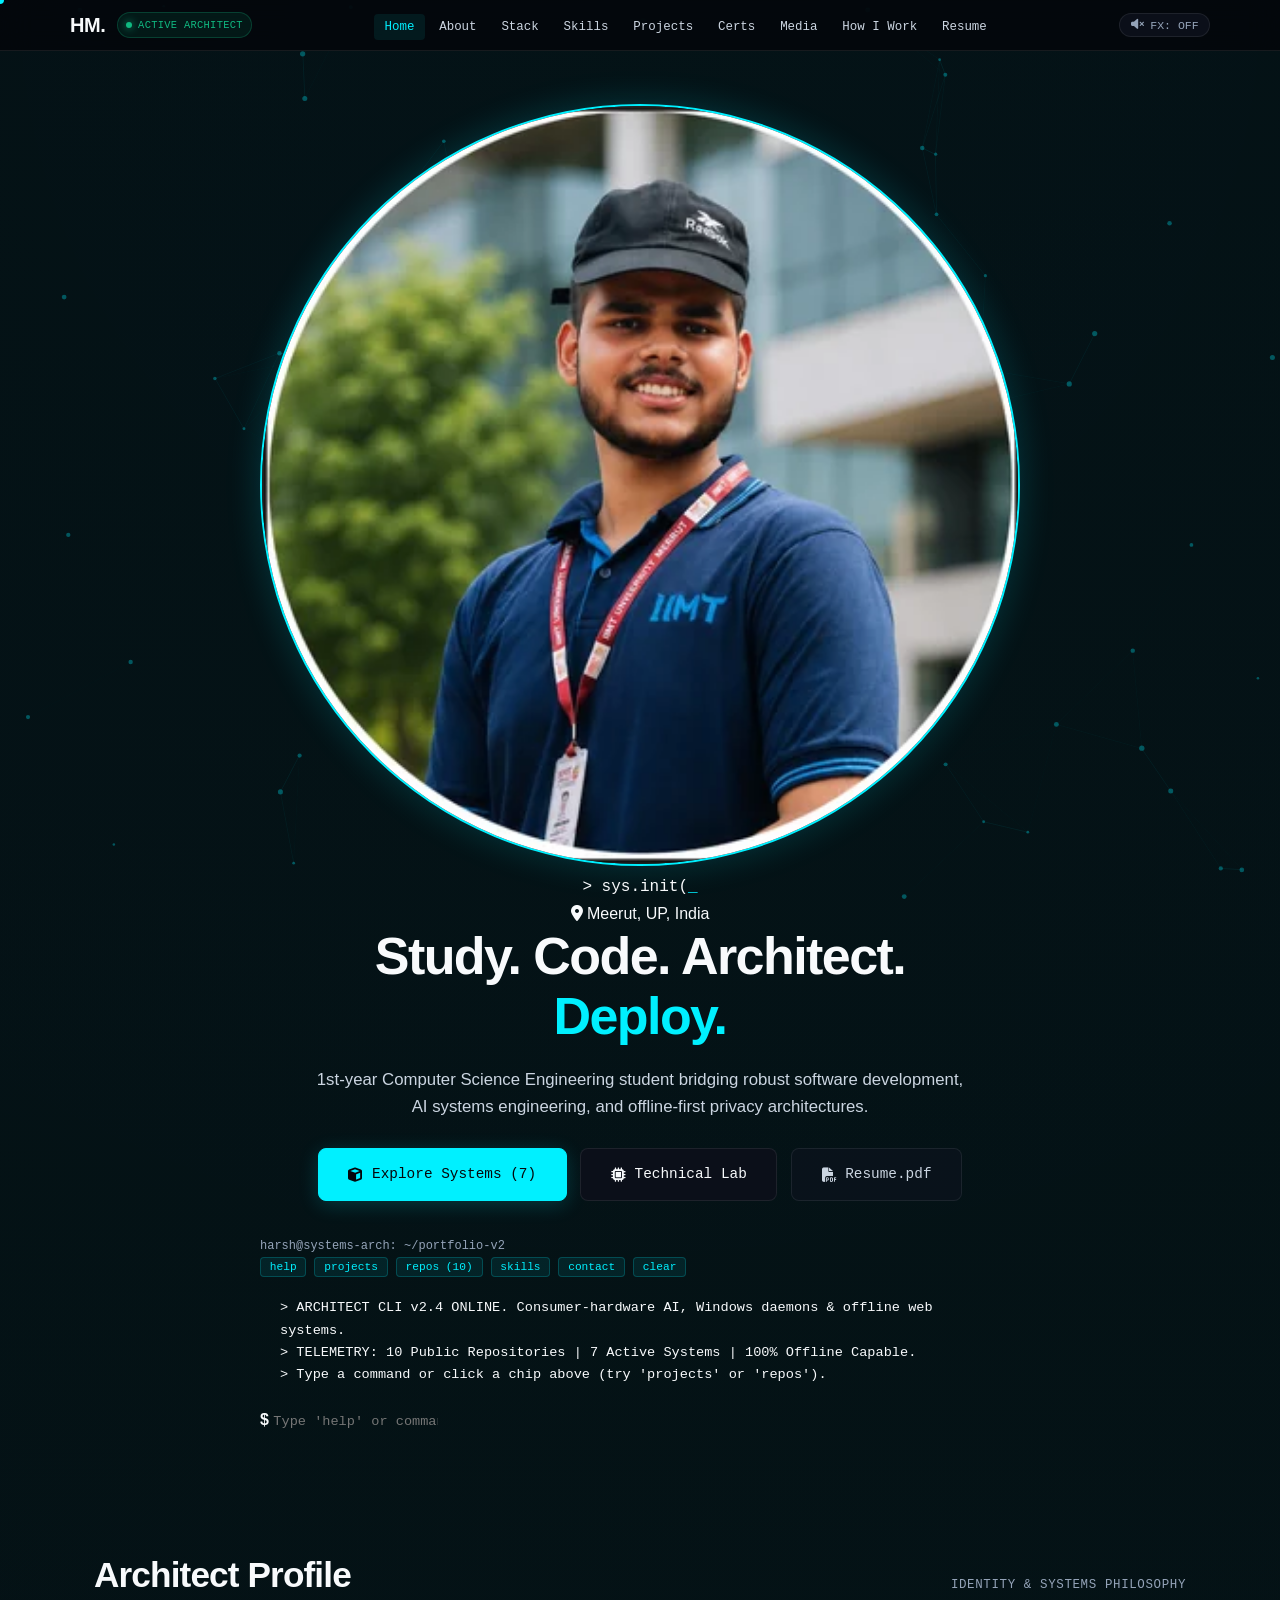
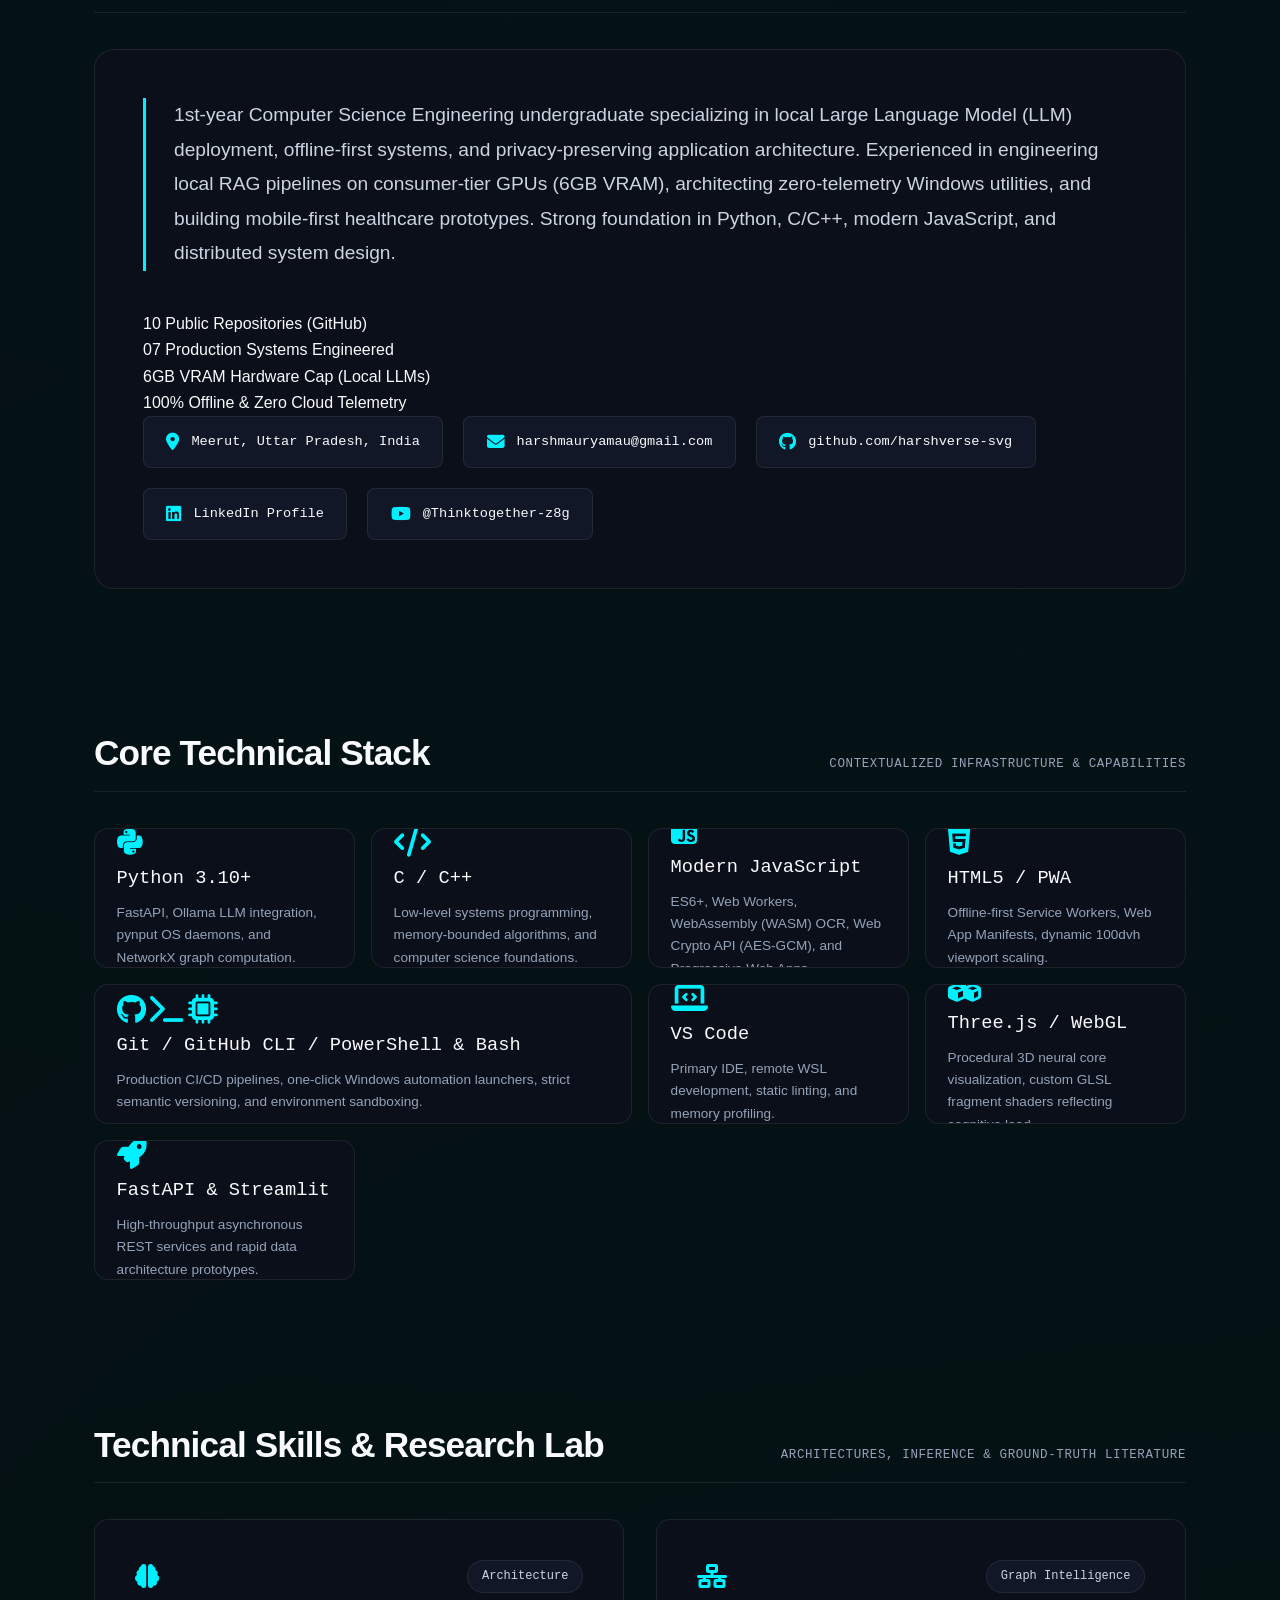
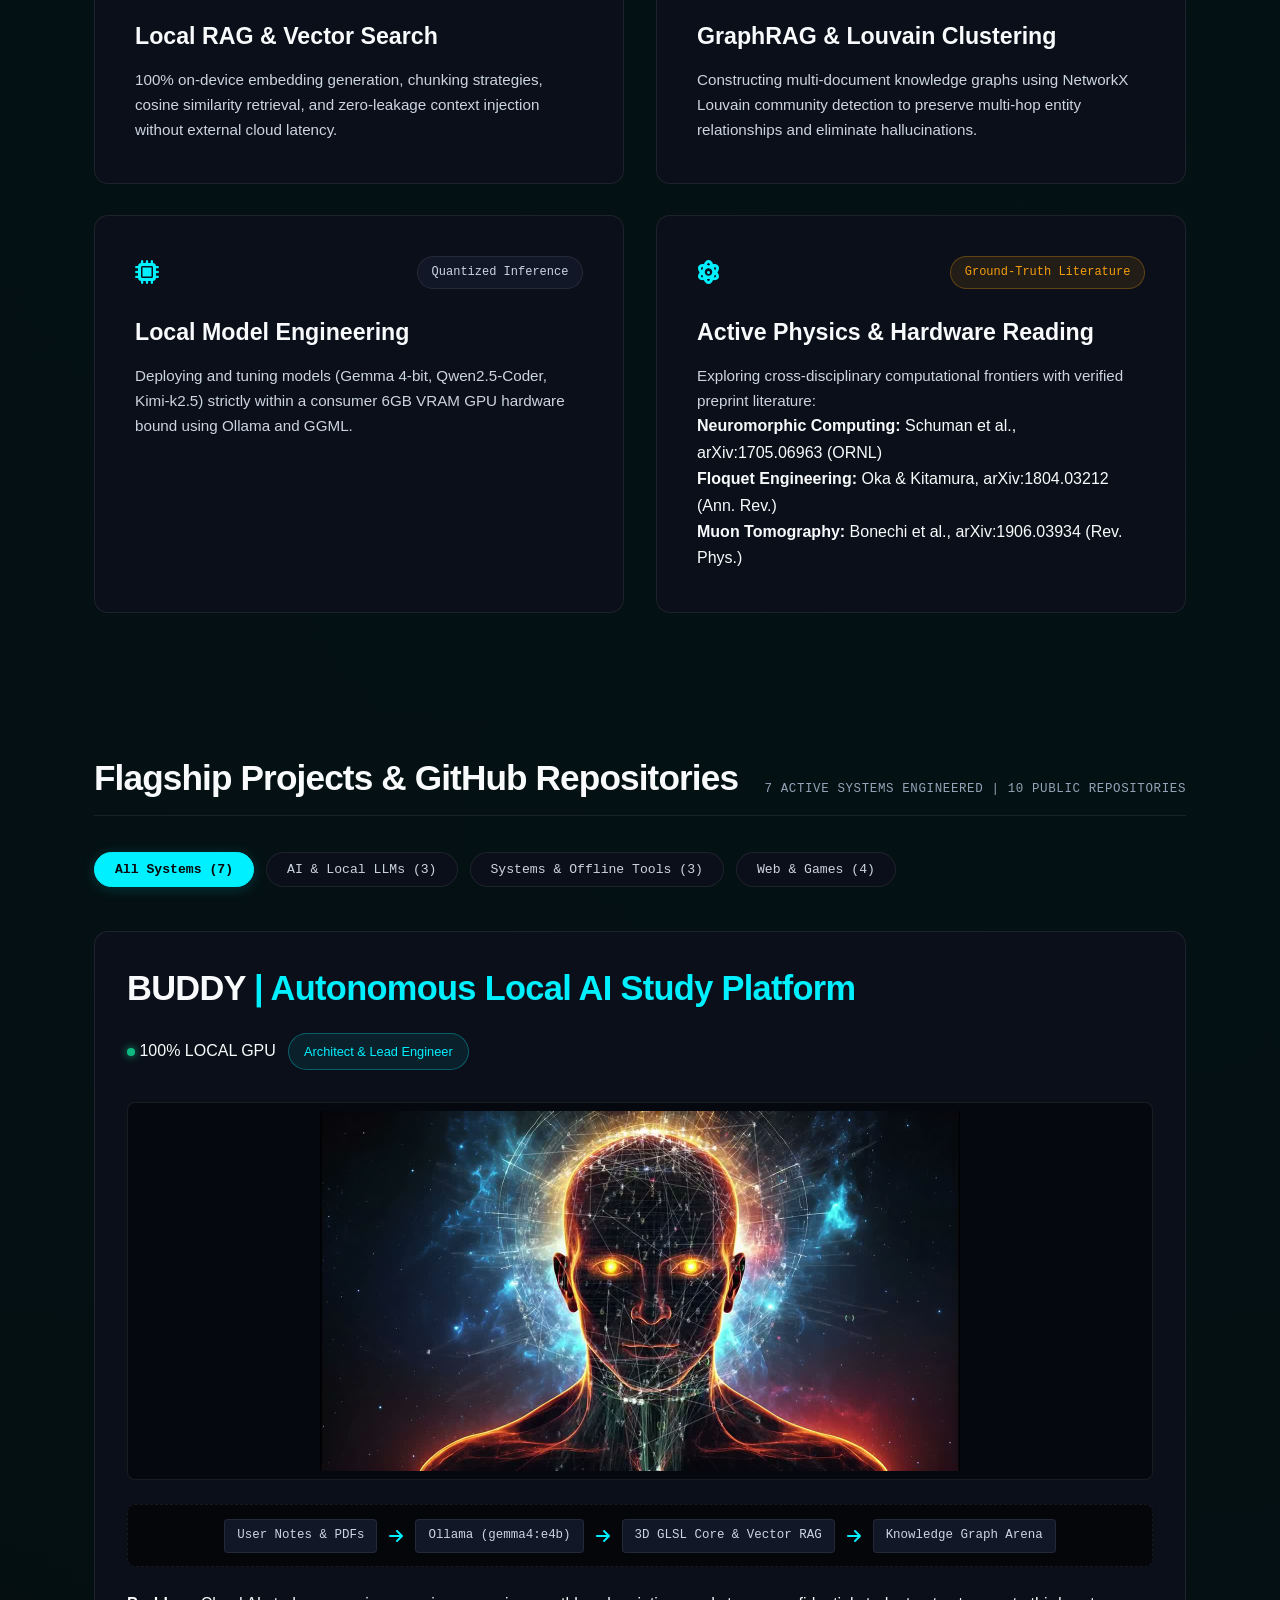
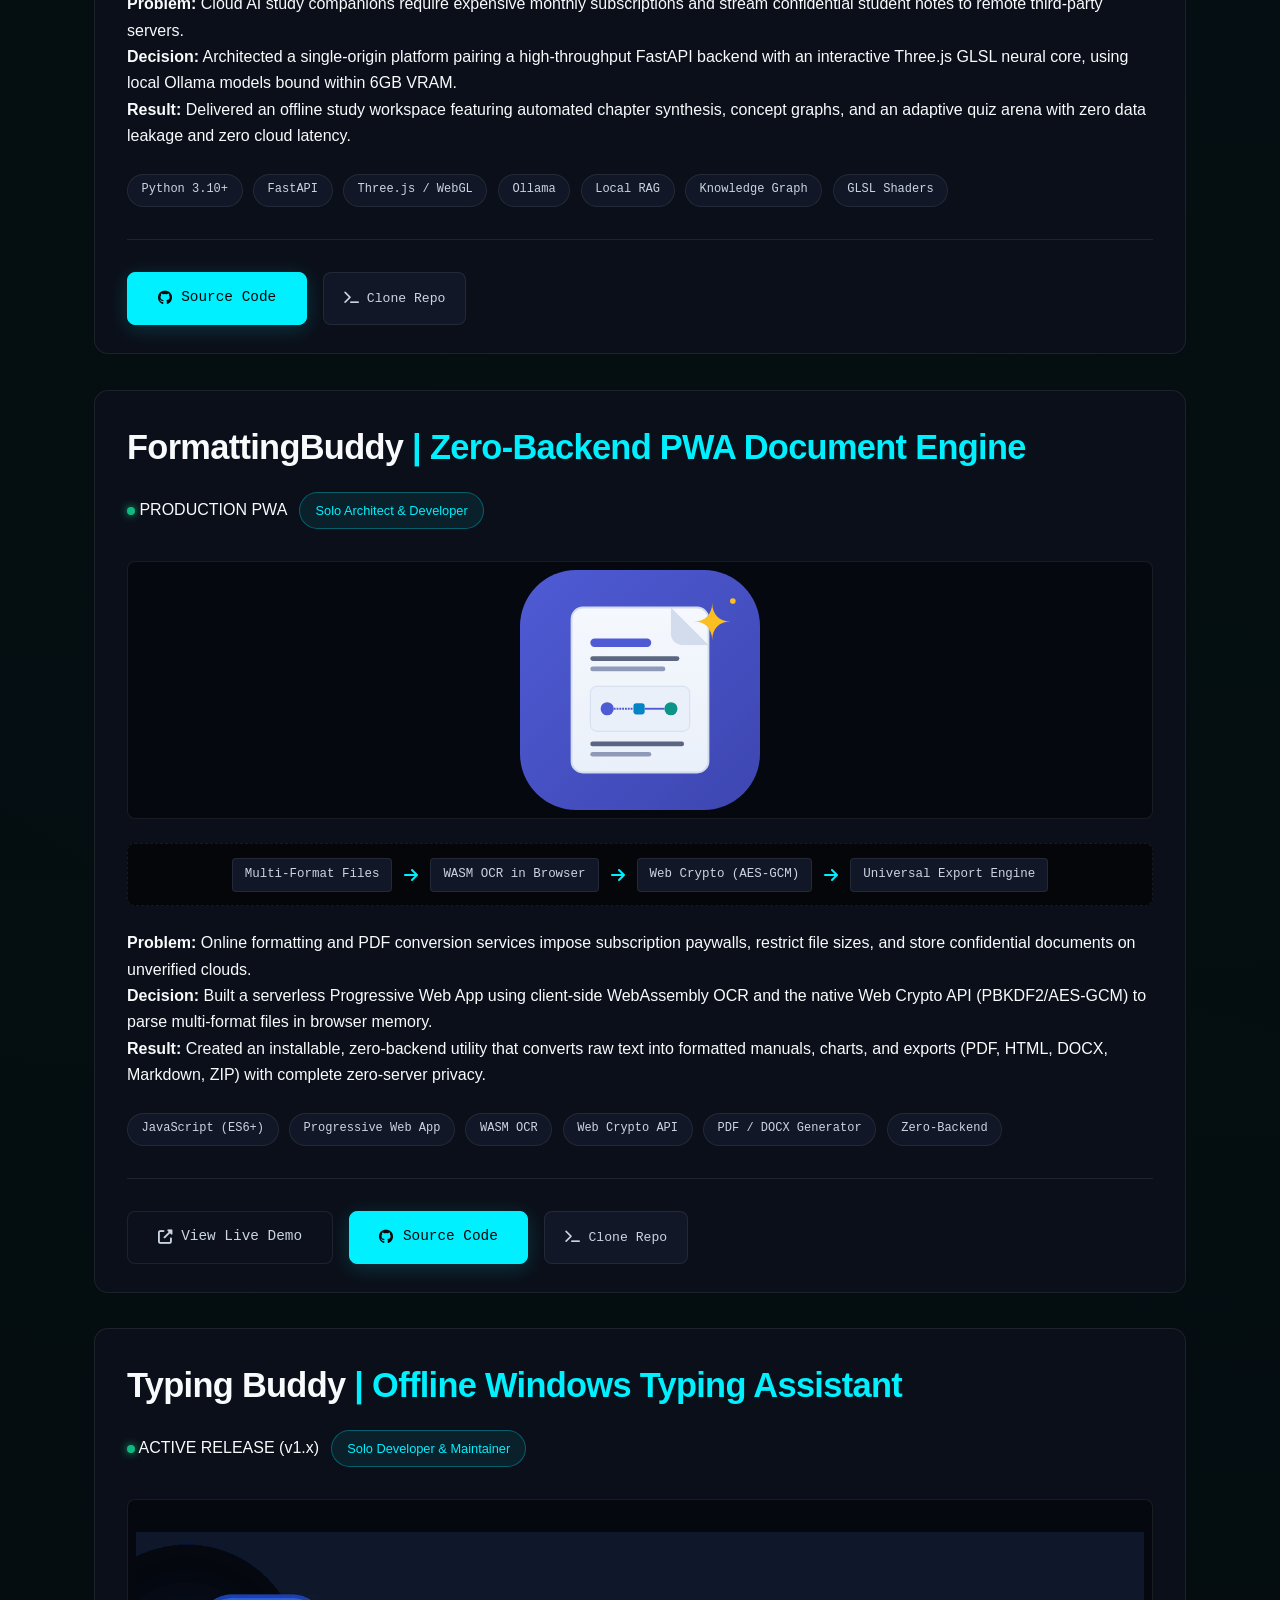
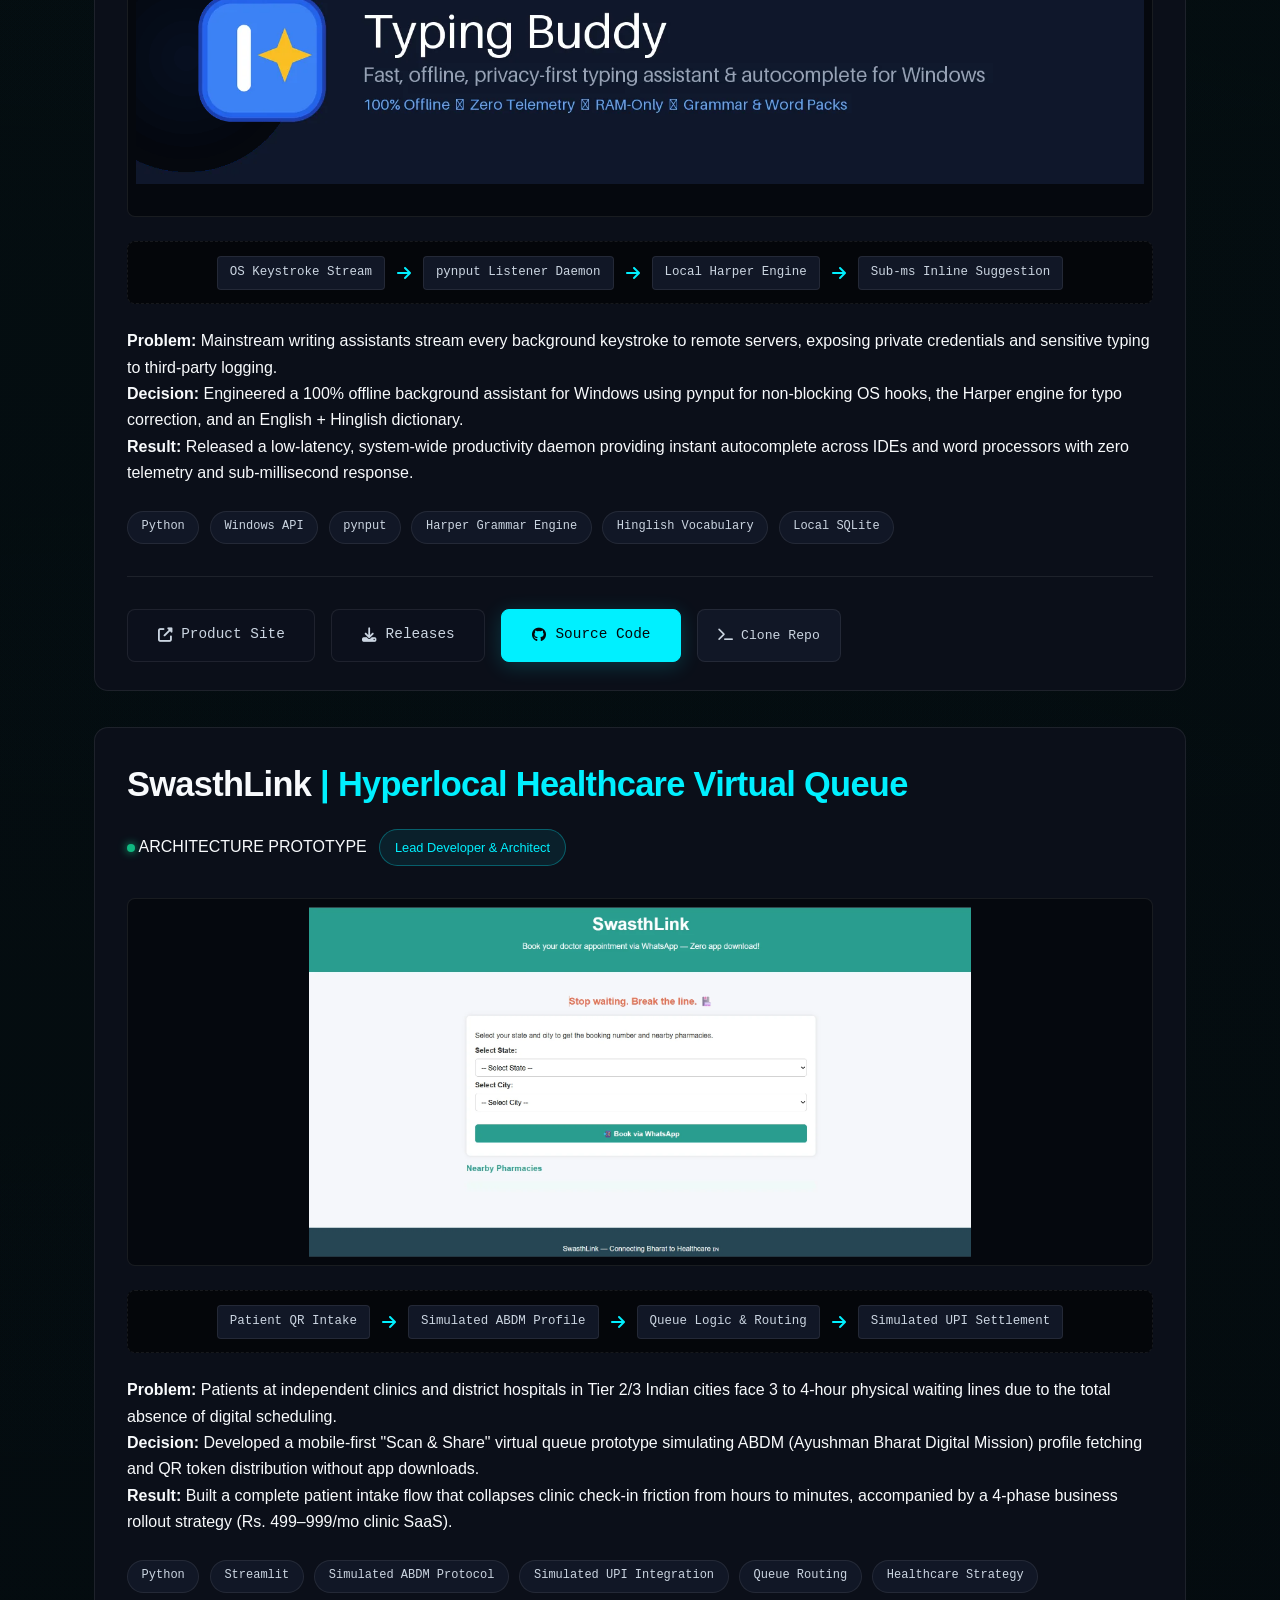
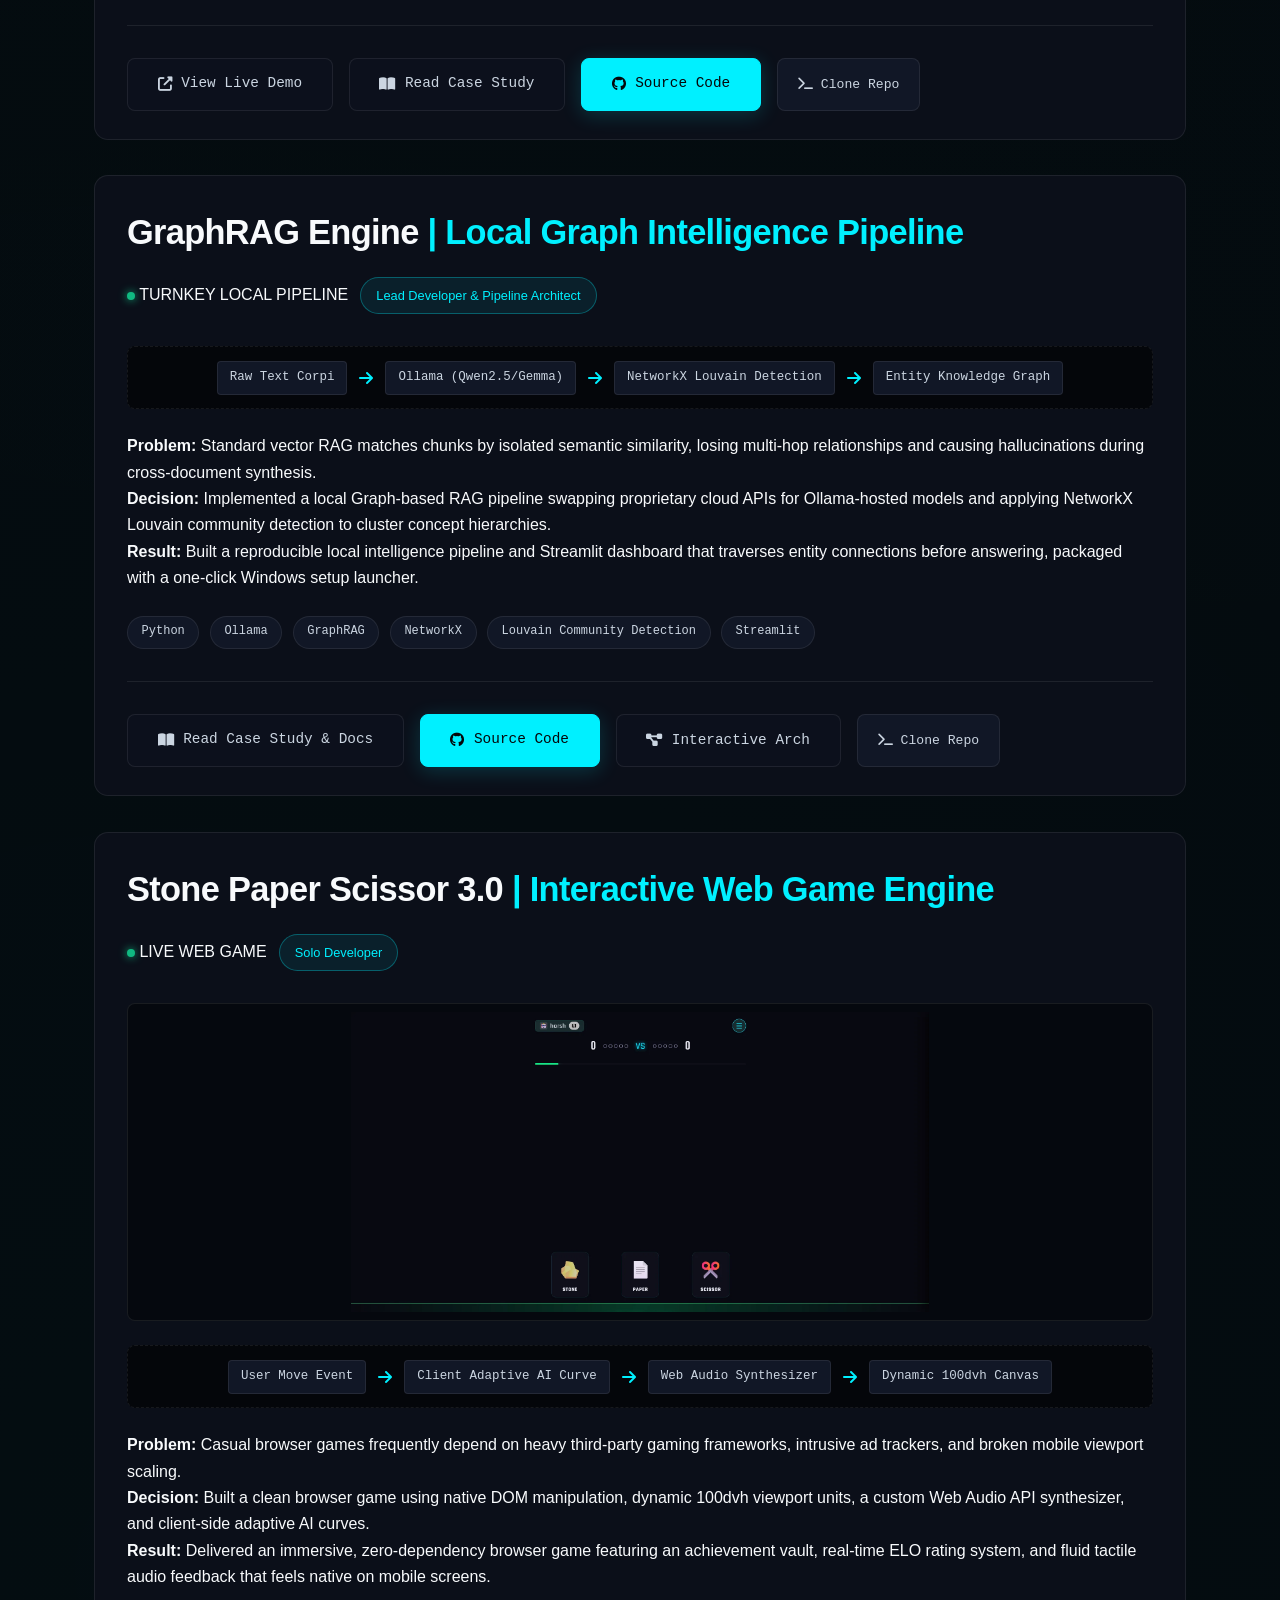
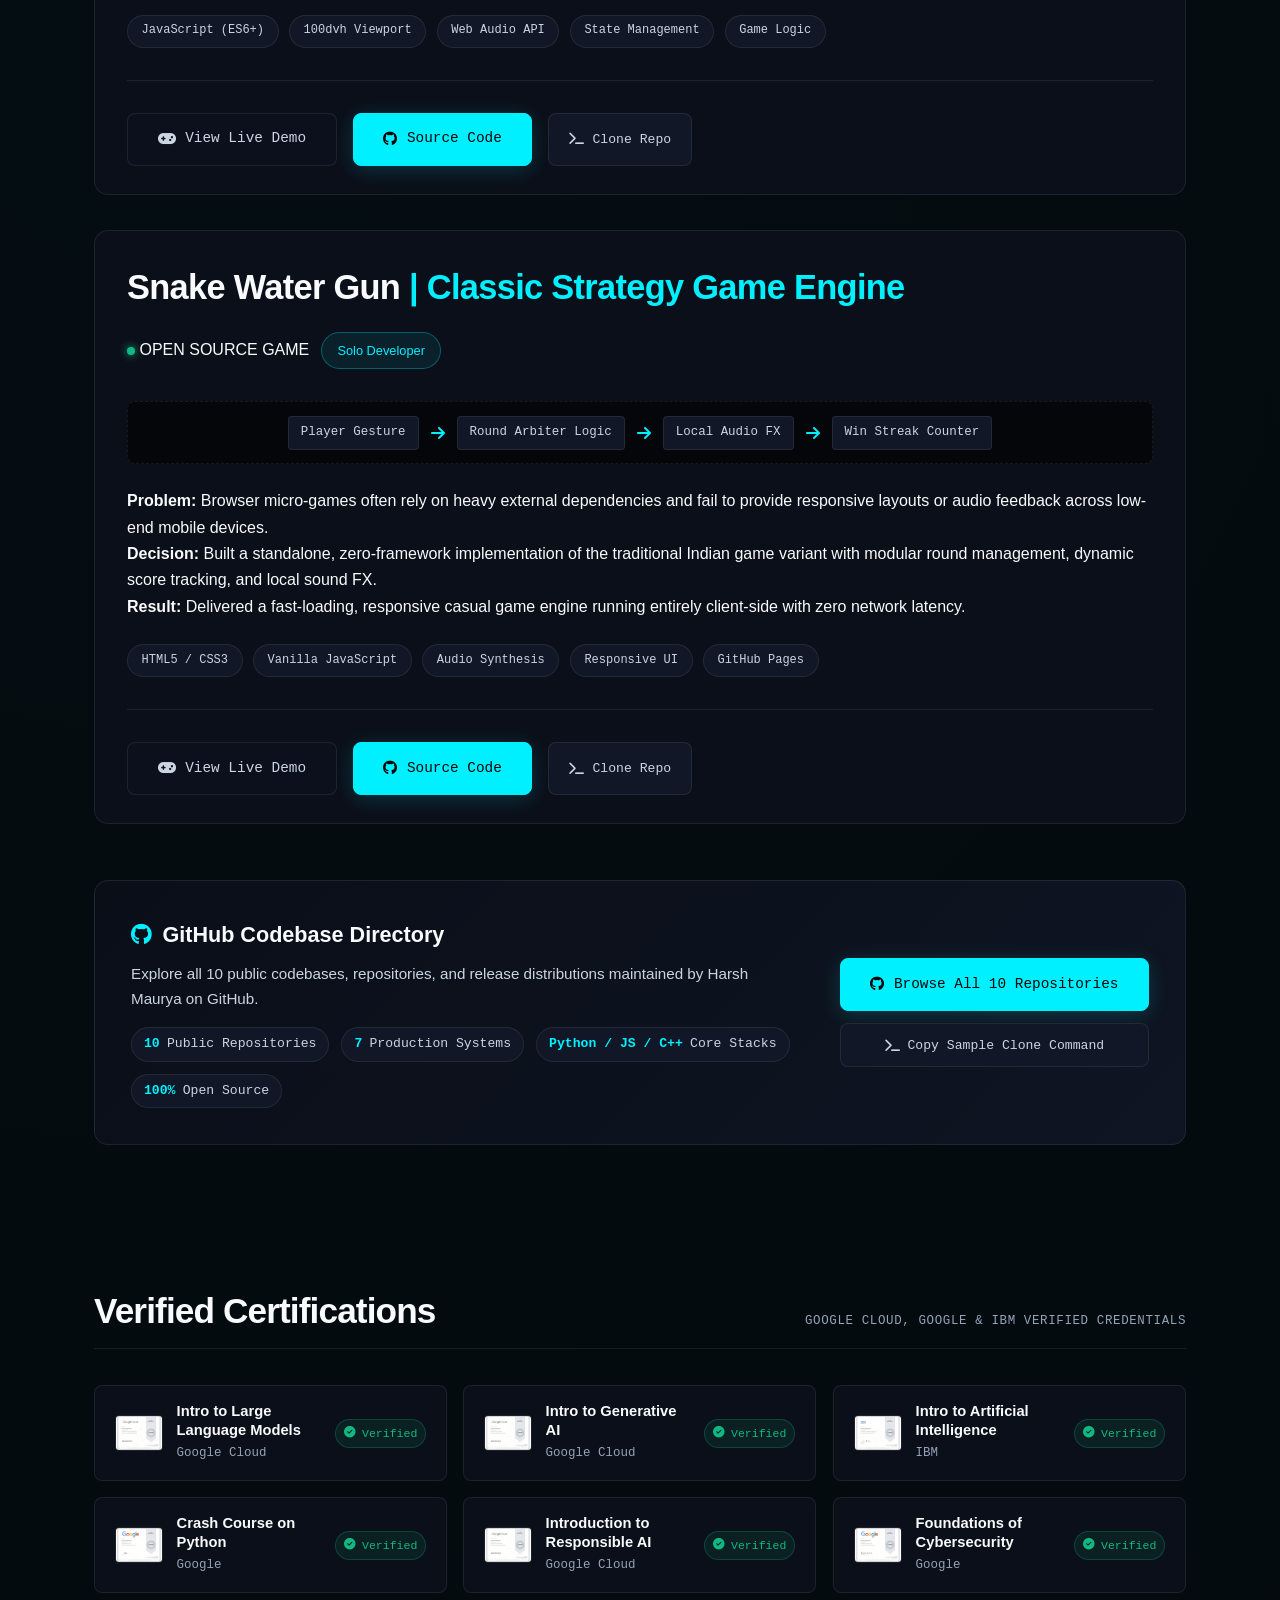
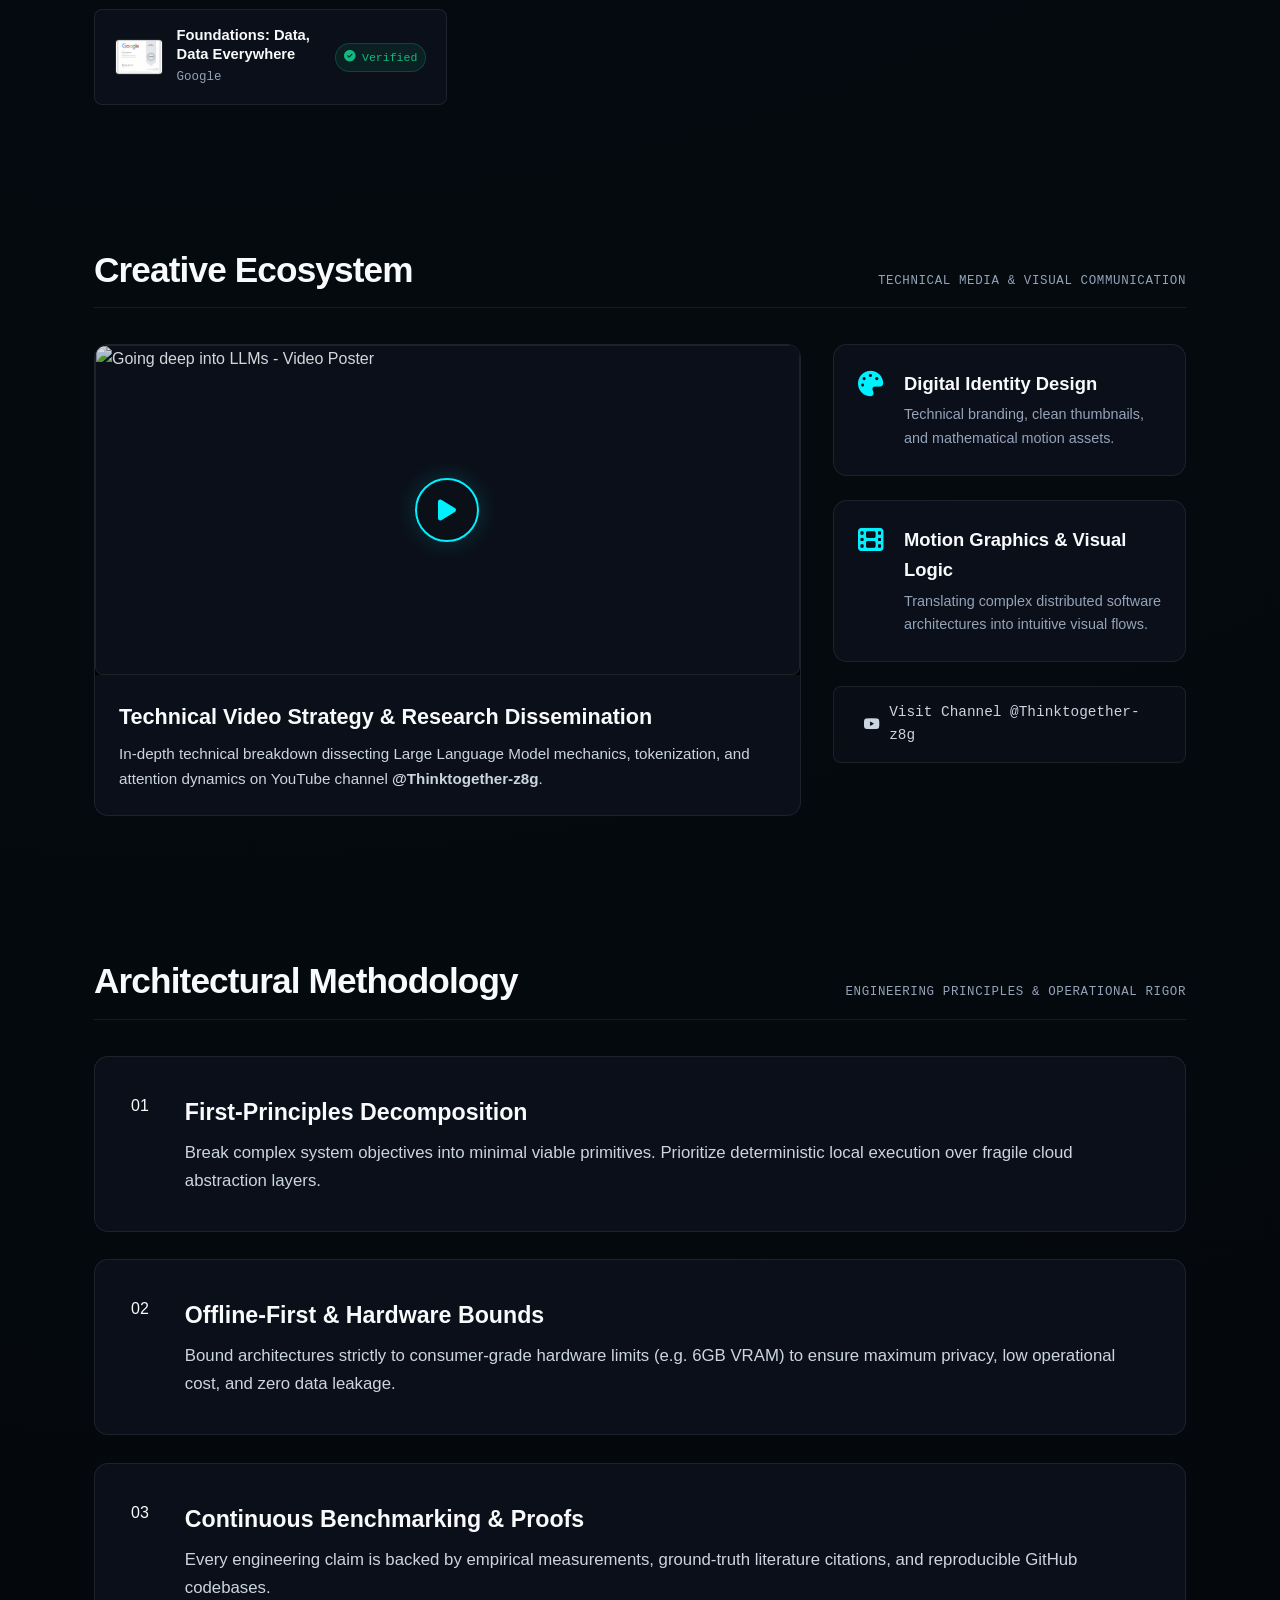
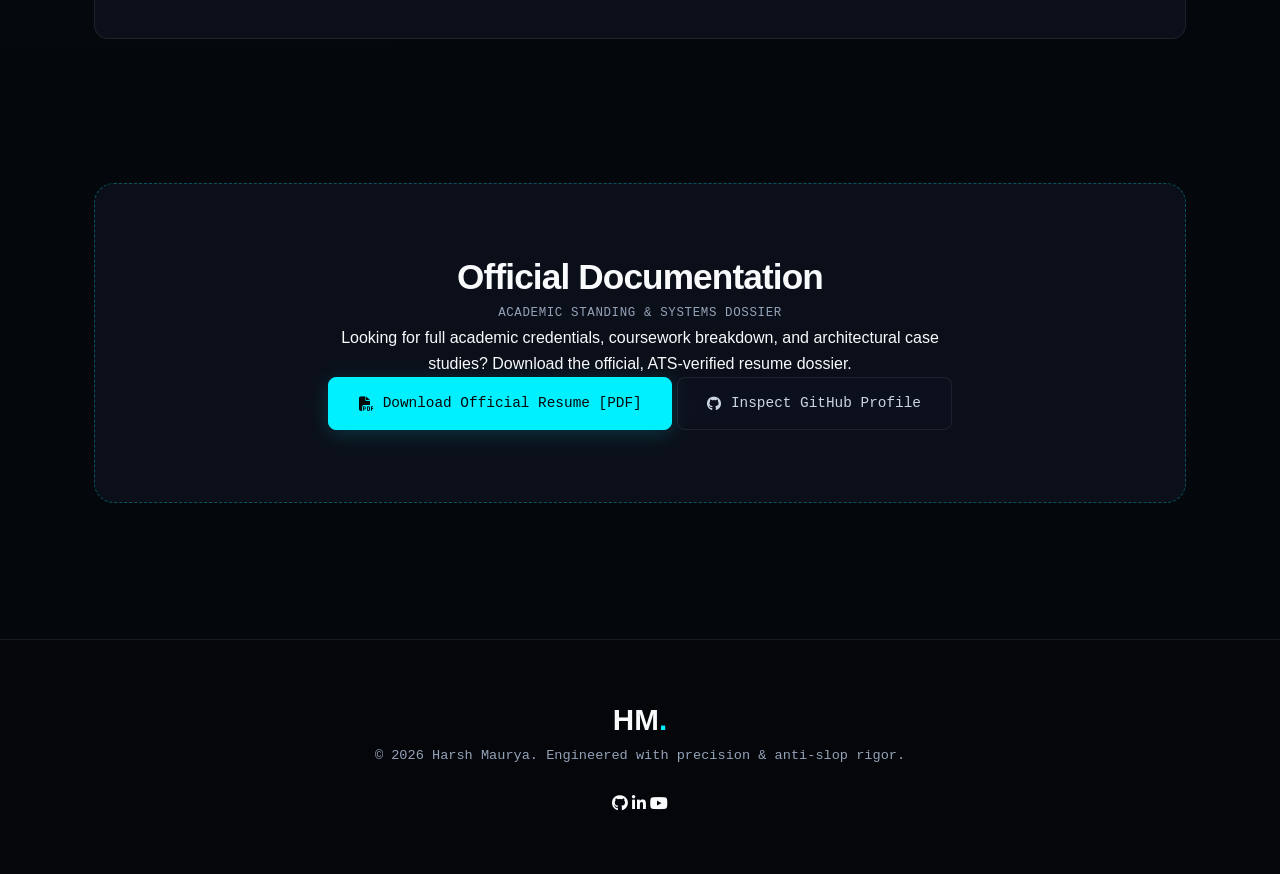
==== commit 910a8b91: "feat(phase4): Lenis smooth scrolling, GSAP ScrollTrigger ticker sync, hero stagger reveal, and hardw" ====
--- a/index.html
+++ b/index.html
@@ -1027,7 +1027,12 @@
     </div>
   </div>
 
-  <!-- Scripts -->
+  <!-- Motion & Smooth Scroll Libraries (Local, Deferred, Zero Network Latency) -->
+  <script src="js/vendor/gsap.min.js" defer></script>
+  <script src="js/vendor/ScrollTrigger.min.js" defer></script>
+  <script src="js/vendor/lenis.min.js" defer></script>
+
+  <!-- Application Logic & Motion Choreography -->
   <script src="js/main.js" defer></script>
   <script src="js/animations.js" defer></script>
 </body>
--- a/css/animations.css
+++ b/css/animations.css
@@ -7,14 +7,21 @@
 /* Scroll reveal */
 .animate-on-scroll {
   opacity: 0;
-  transform: translateY(28px);
-  transition: opacity 0.7s var(--motion-spring), transform 0.7s var(--motion-spring);
+  transform: translateY(24px);
+  transition: opacity 0.5s var(--motion-spring), transform 0.5s var(--motion-spring);
   will-change: opacity, transform;
 }
 
 .animate-on-scroll.is-visible {
   opacity: 1;
   transform: translateY(0);
+}
+
+/* When GSAP is active, let GSAP handle the transforms smoothly without CSS transitions */
+html.gsap-active .animate-on-scroll {
+  opacity: 1;
+  transform: none;
+  transition: none;
 }
 
 .delay-100 { transition-delay: 100ms; }
@@ -113,6 +120,41 @@
   animation: toastIn 0.25s var(--motion-spring) forwards;
 }
 
+
+/* ===== Spotlight Specular Hover Effect (Hardware-Accelerated) ===== */
+.spotlight-card {
+  position: relative;
+  overflow: hidden;
+}
+
+.spotlight-card::before {
+  content: '';
+  position: absolute;
+  top: 0;
+  left: 0;
+  right: 0;
+  bottom: 0;
+  border-radius: inherit;
+  background: radial-gradient(
+    480px circle at var(--mouse-x, -500px) var(--mouse-y, -500px),
+    rgba(0, 240, 255, 0.09),
+    transparent 50%
+  );
+  opacity: 0;
+  pointer-events: none;
+  transition: opacity 0.25s ease;
+  z-index: 1;
+}
+
+.spotlight-card:hover::before {
+  opacity: 1;
+}
+
+.spotlight-card > * {
+  position: relative;
+  z-index: 2;
+}
+
 /* Reduced Motion Override */
 @media (prefers-reduced-motion: reduce) {
   *, ::before, ::after {
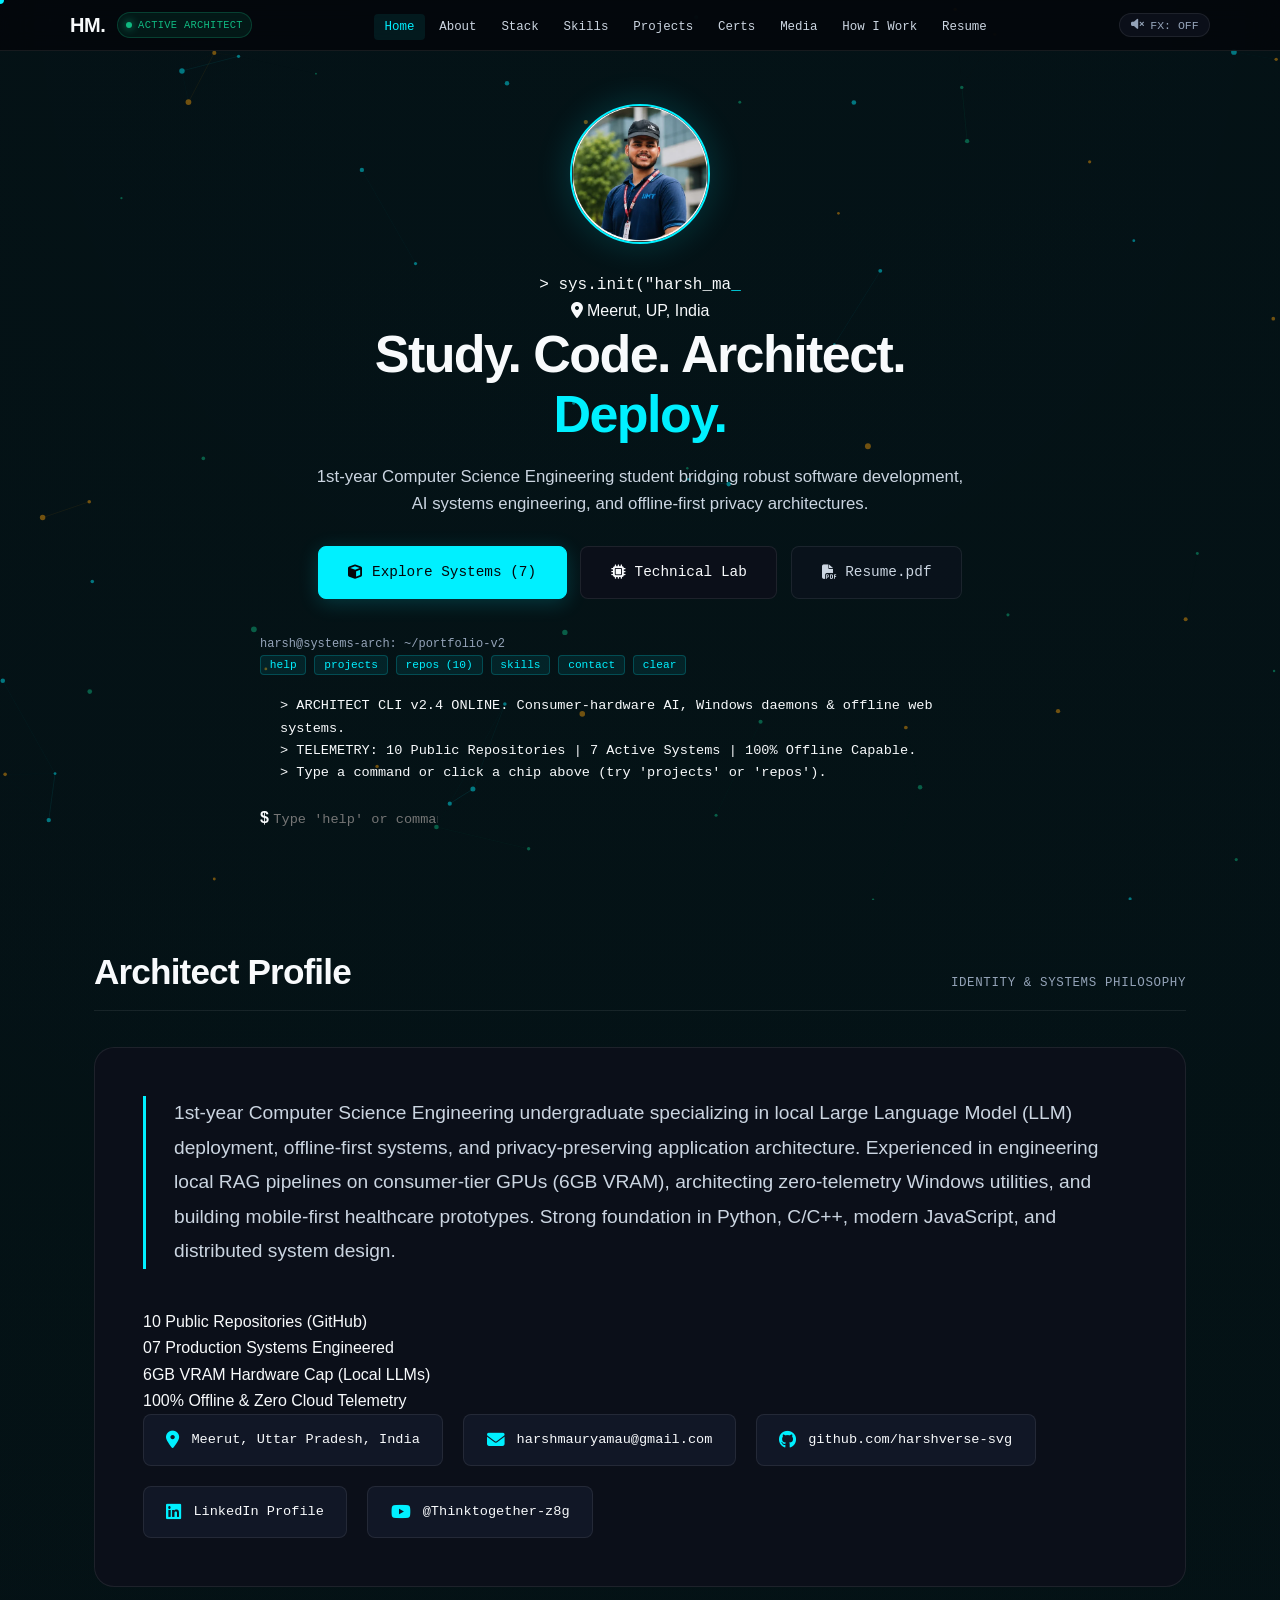
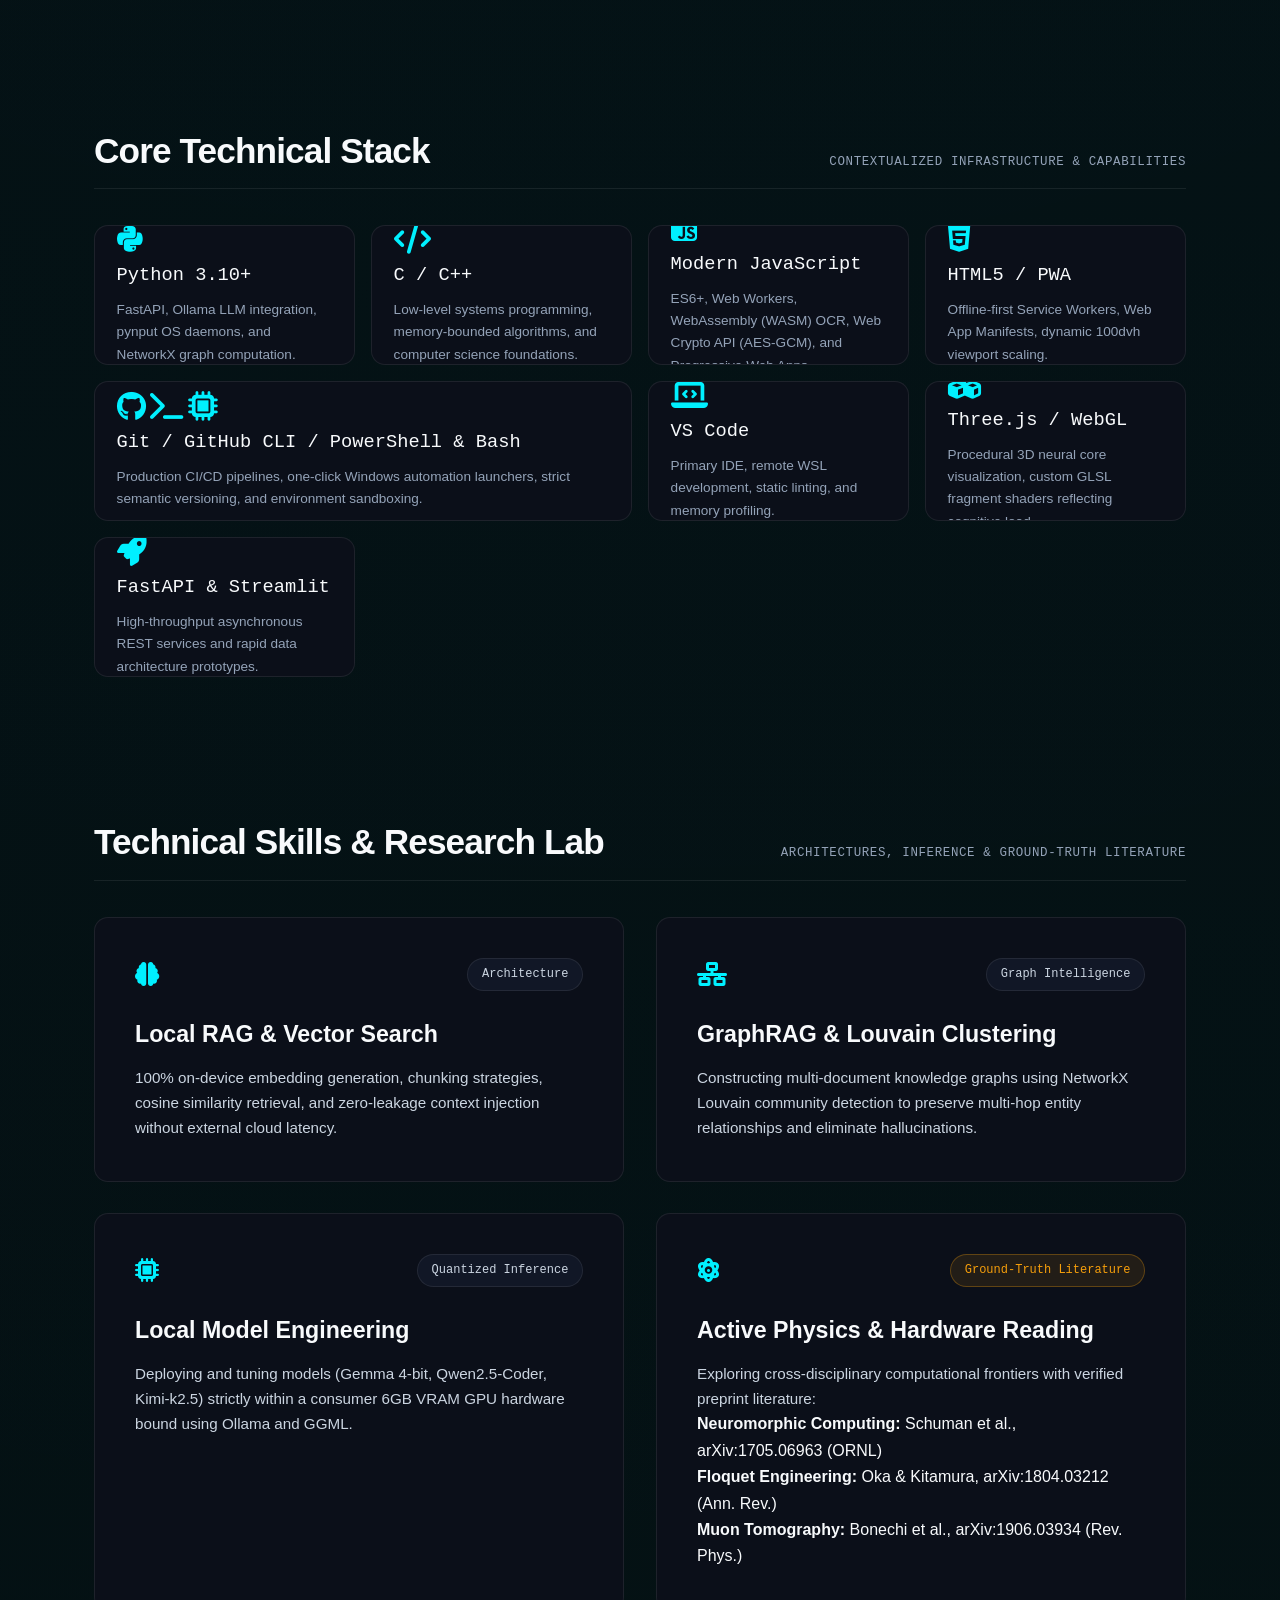
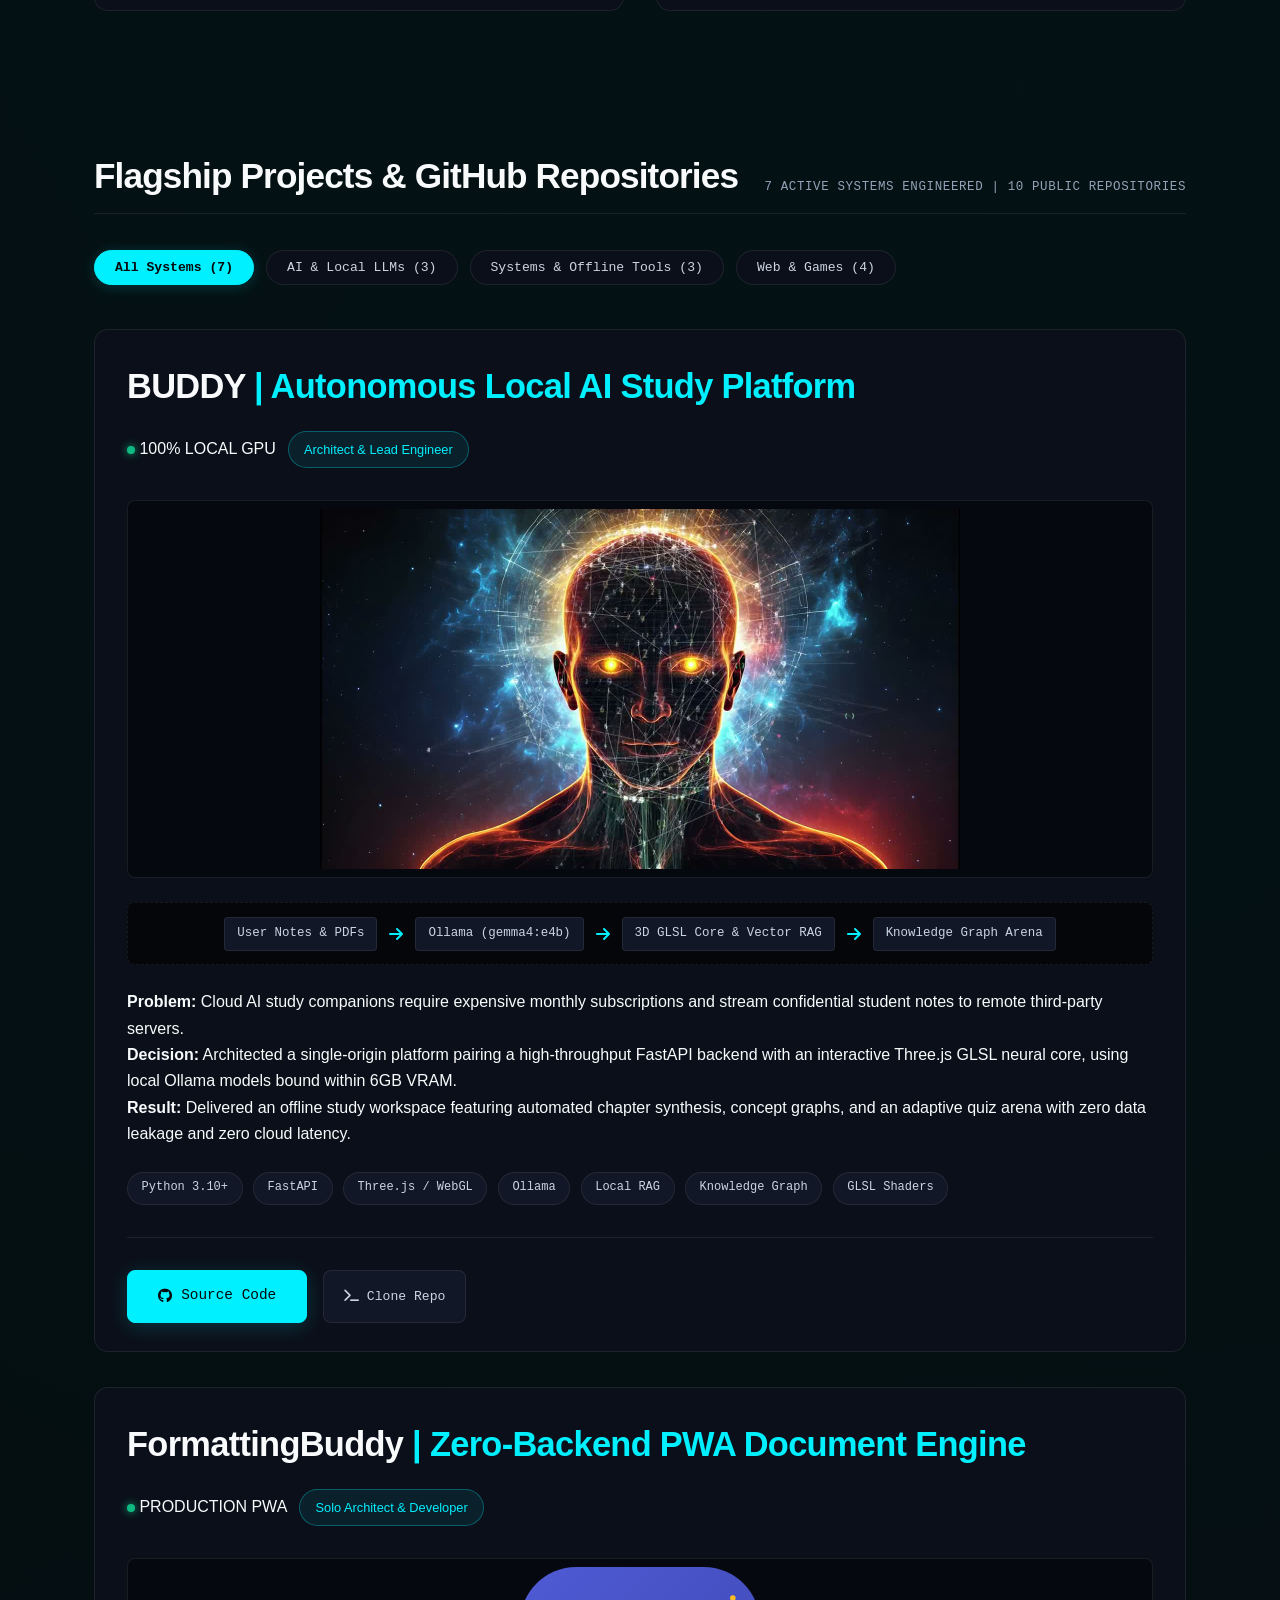
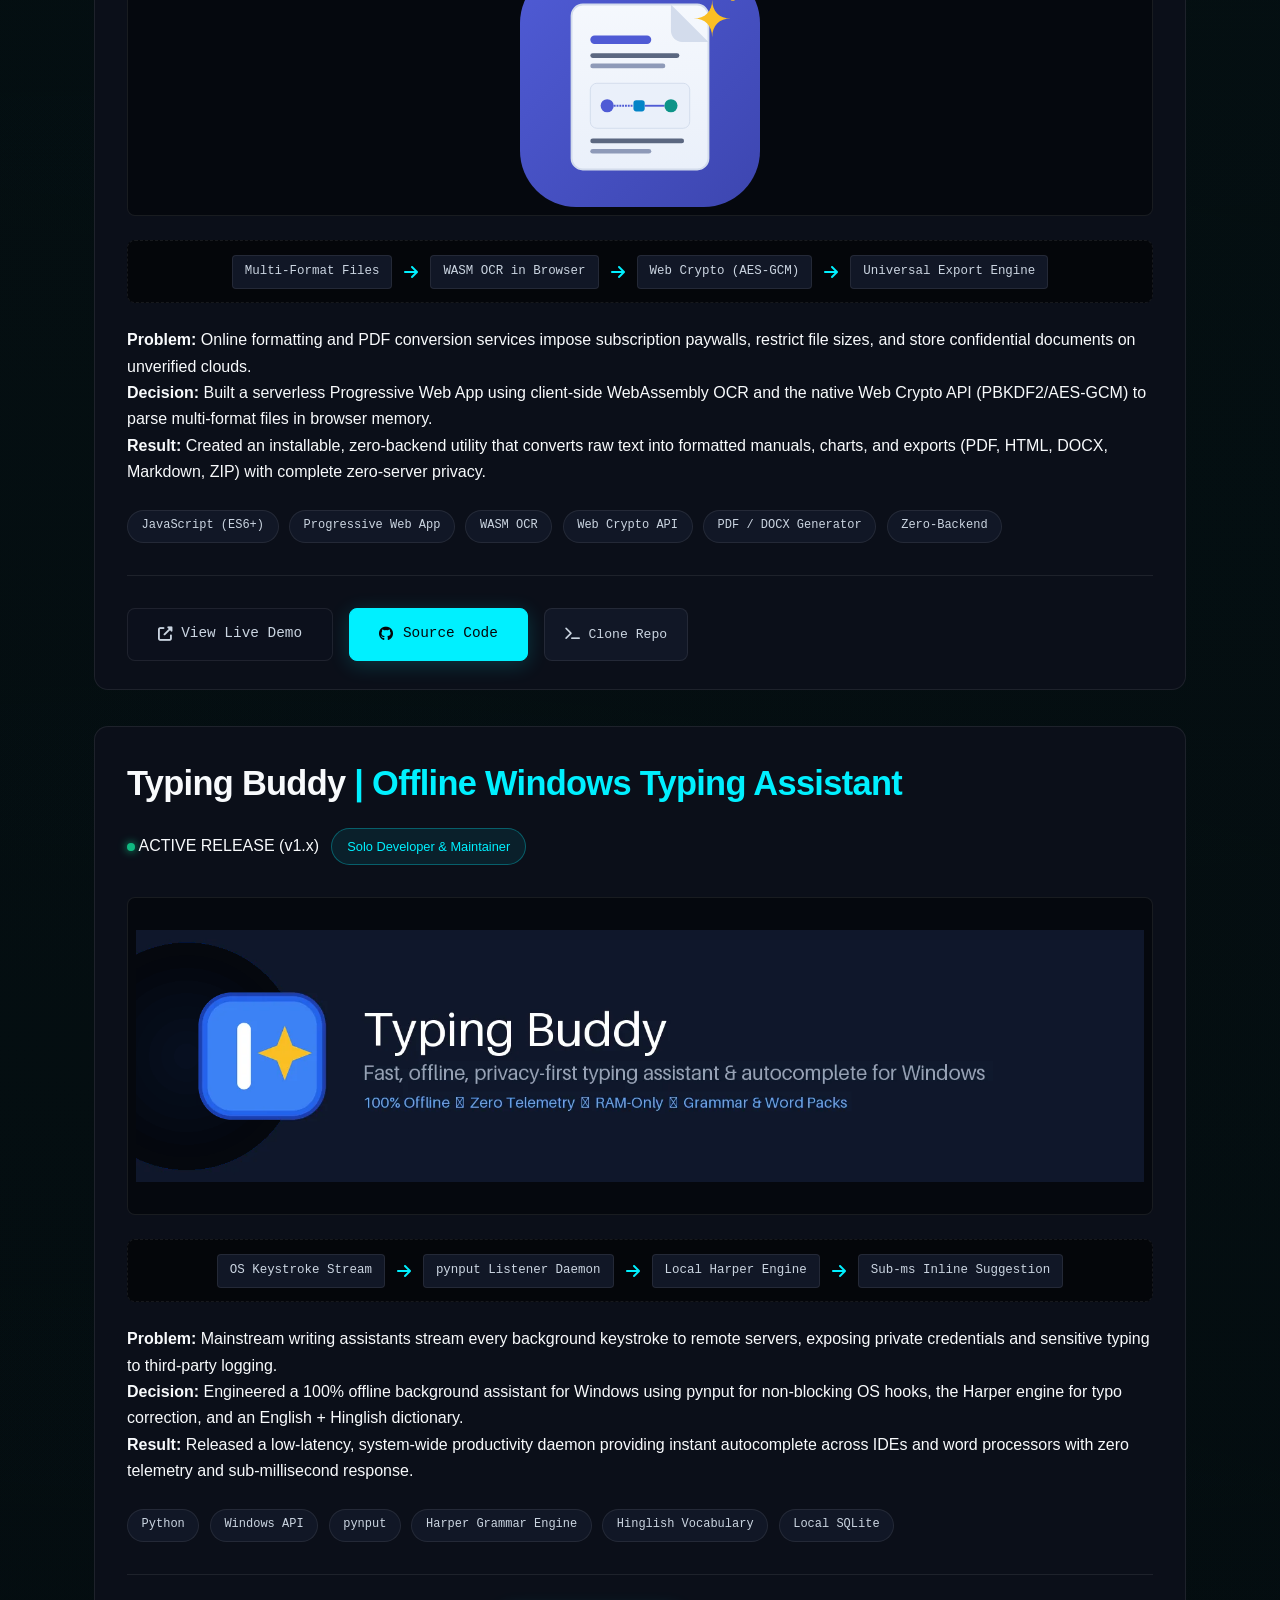
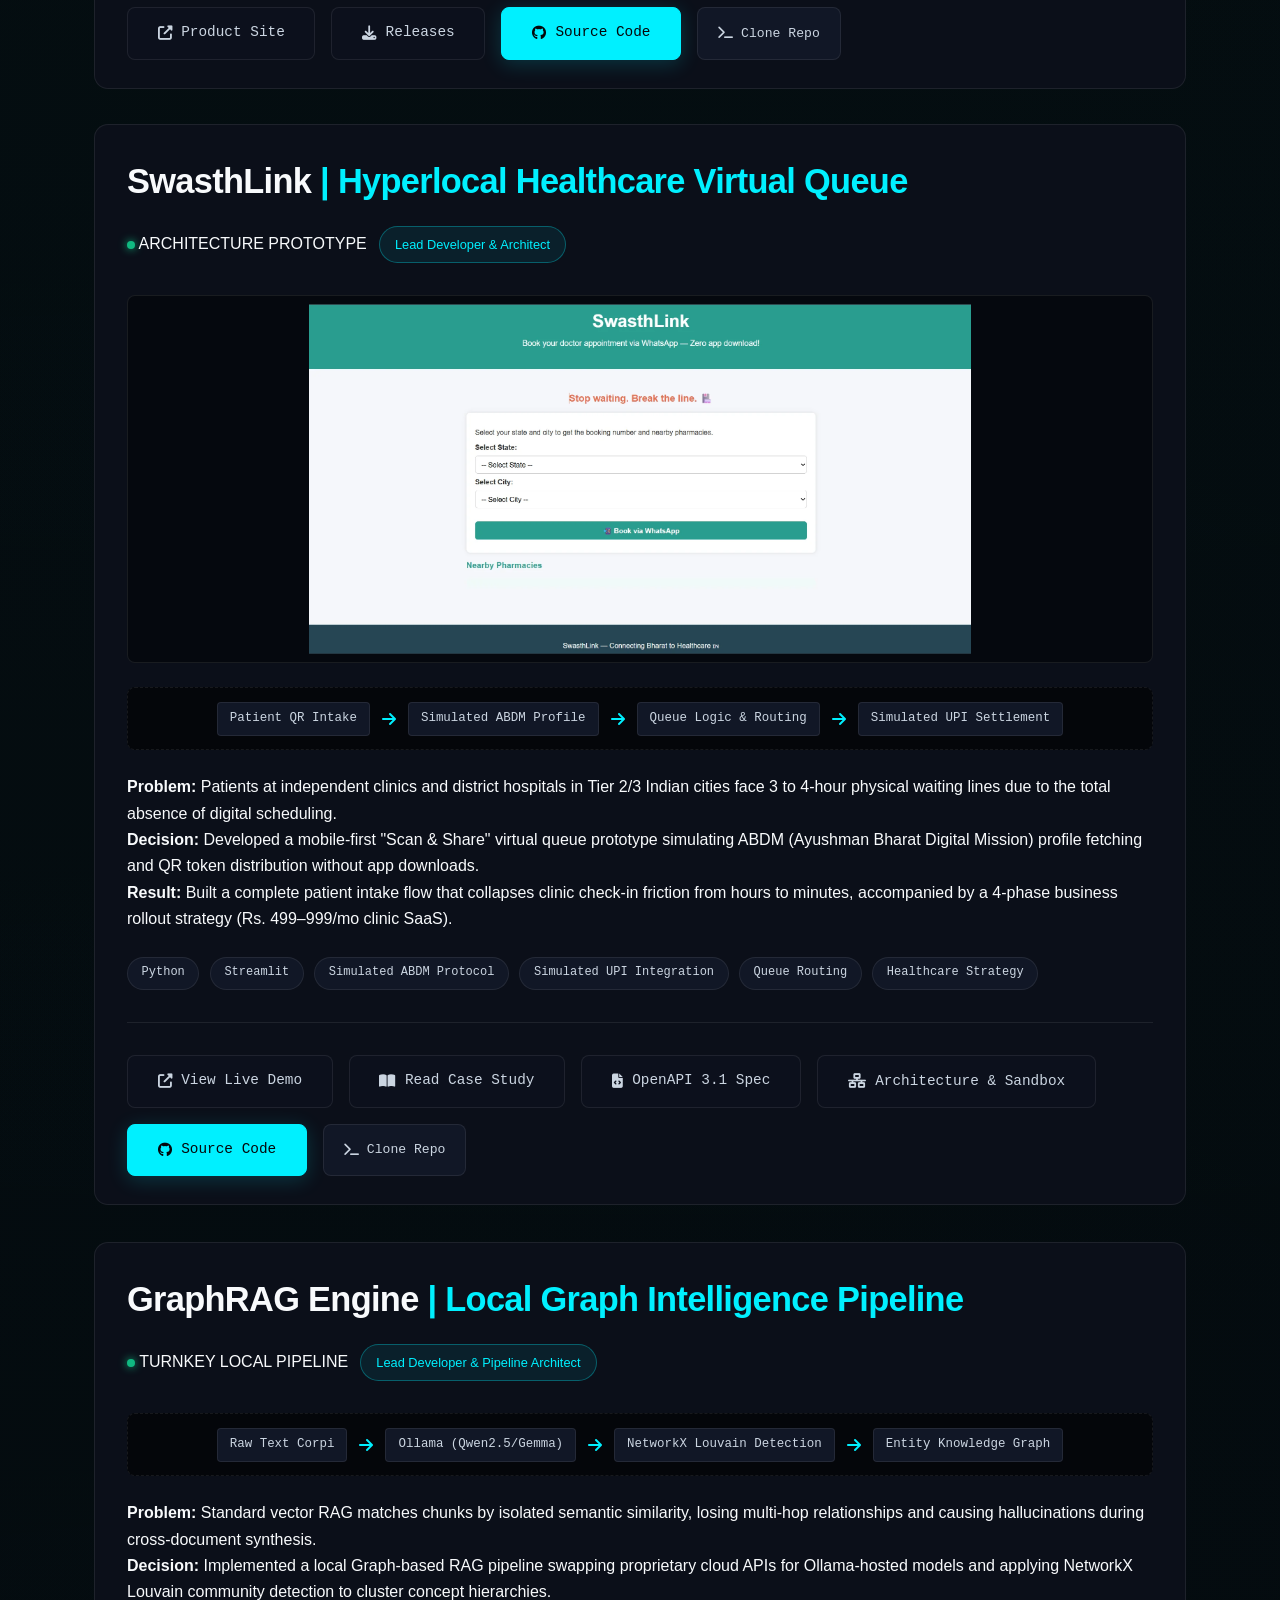
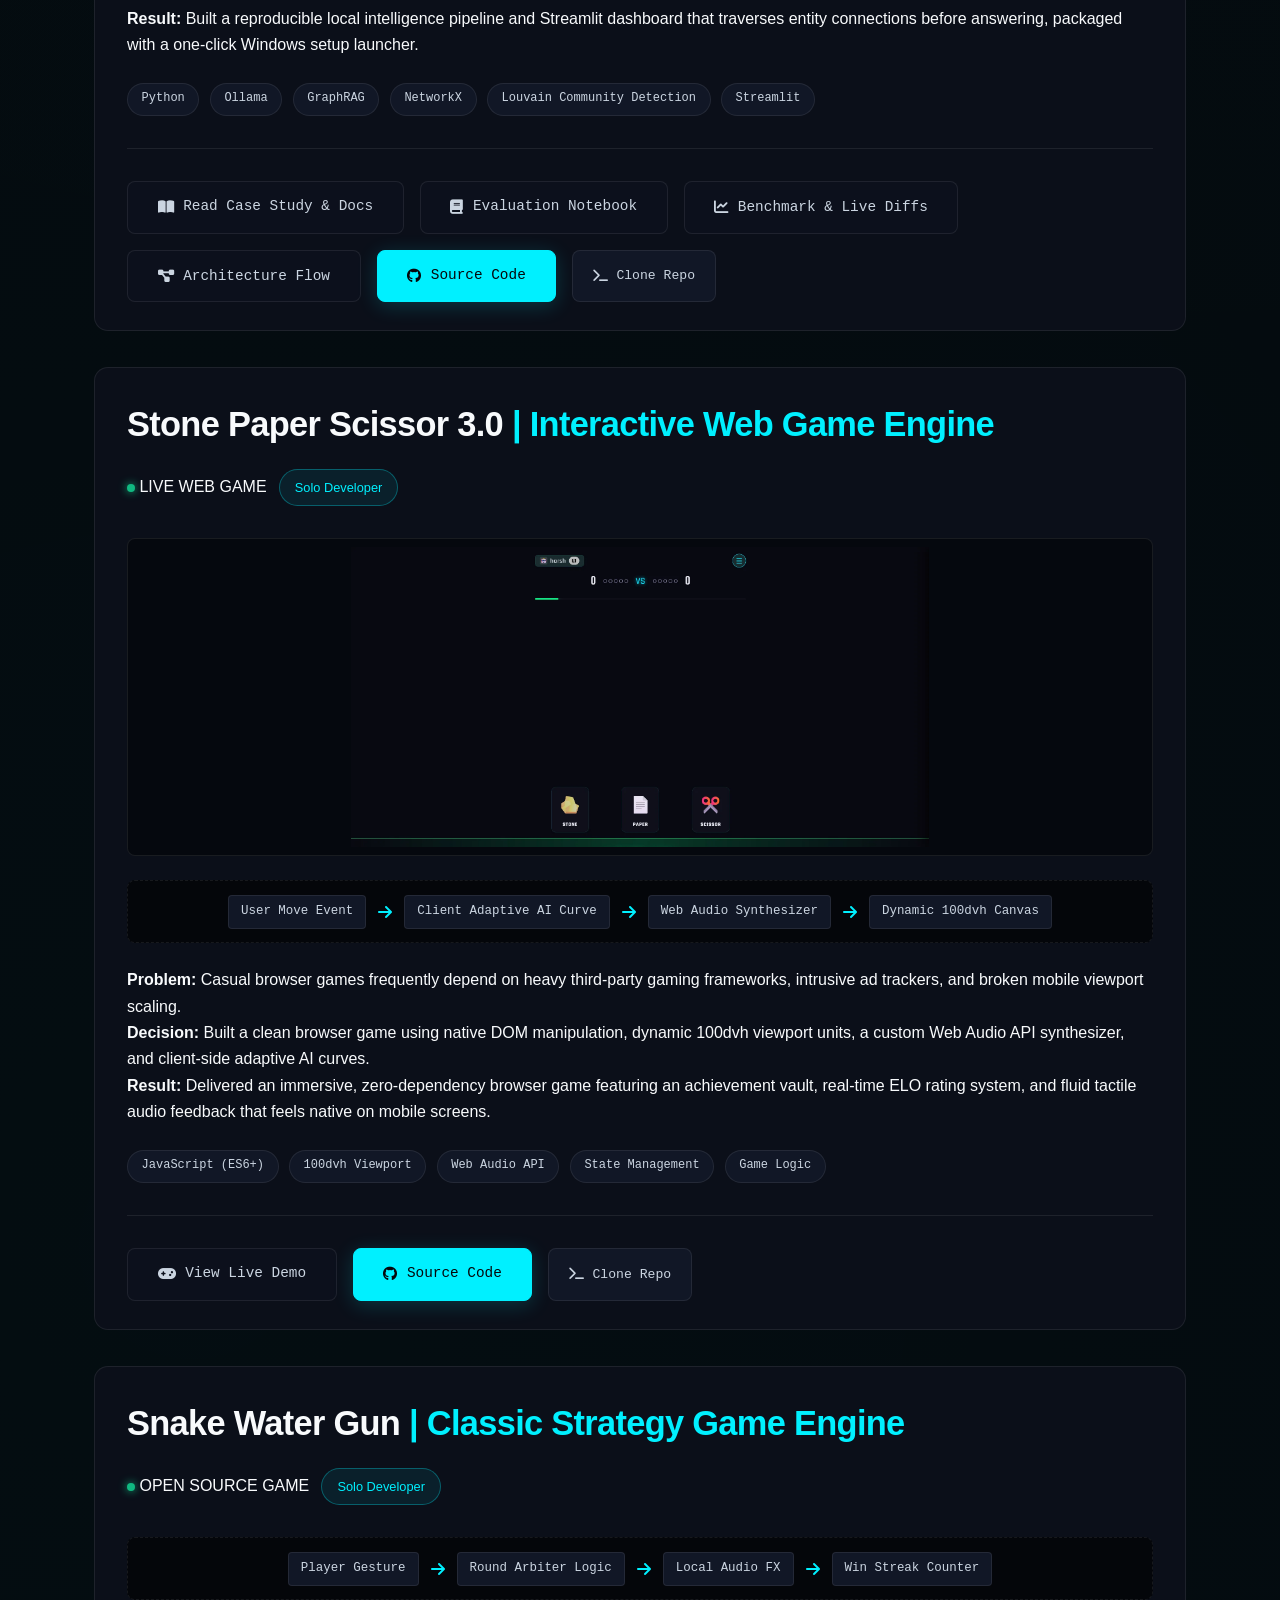
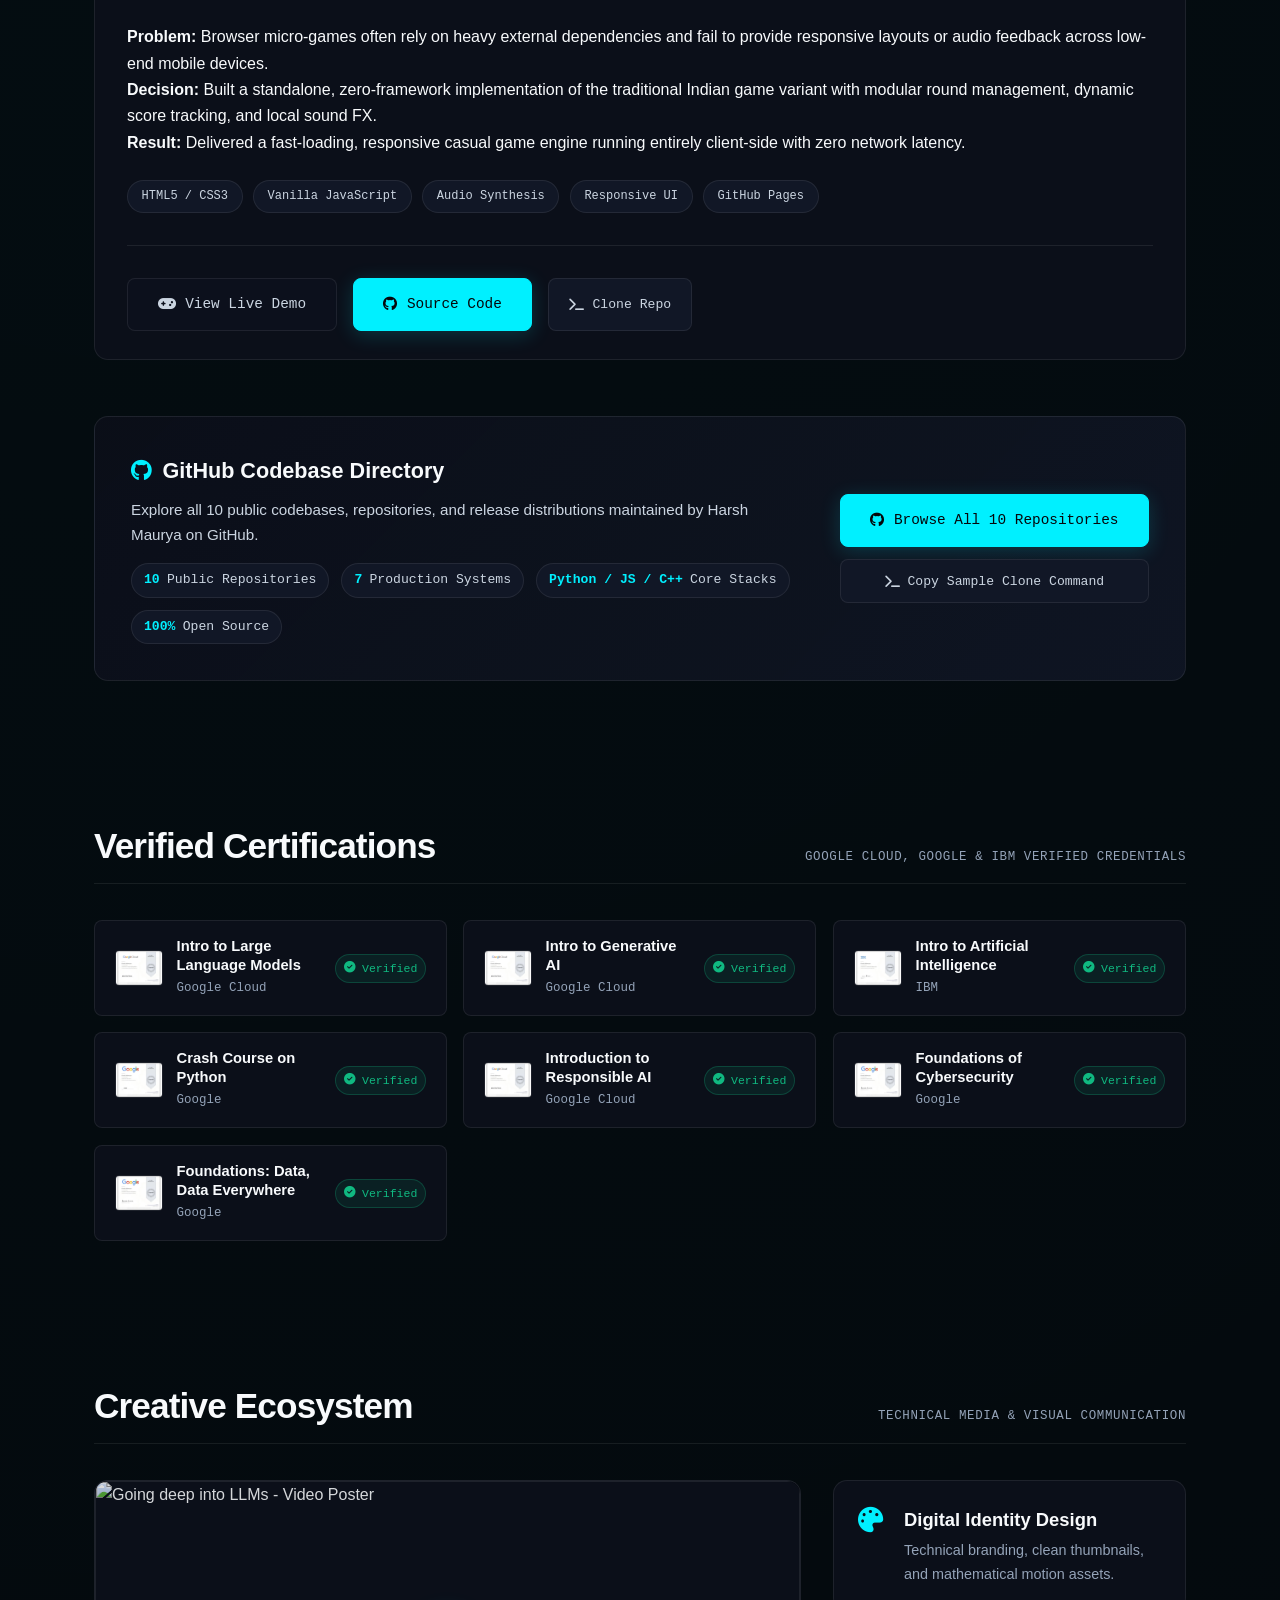
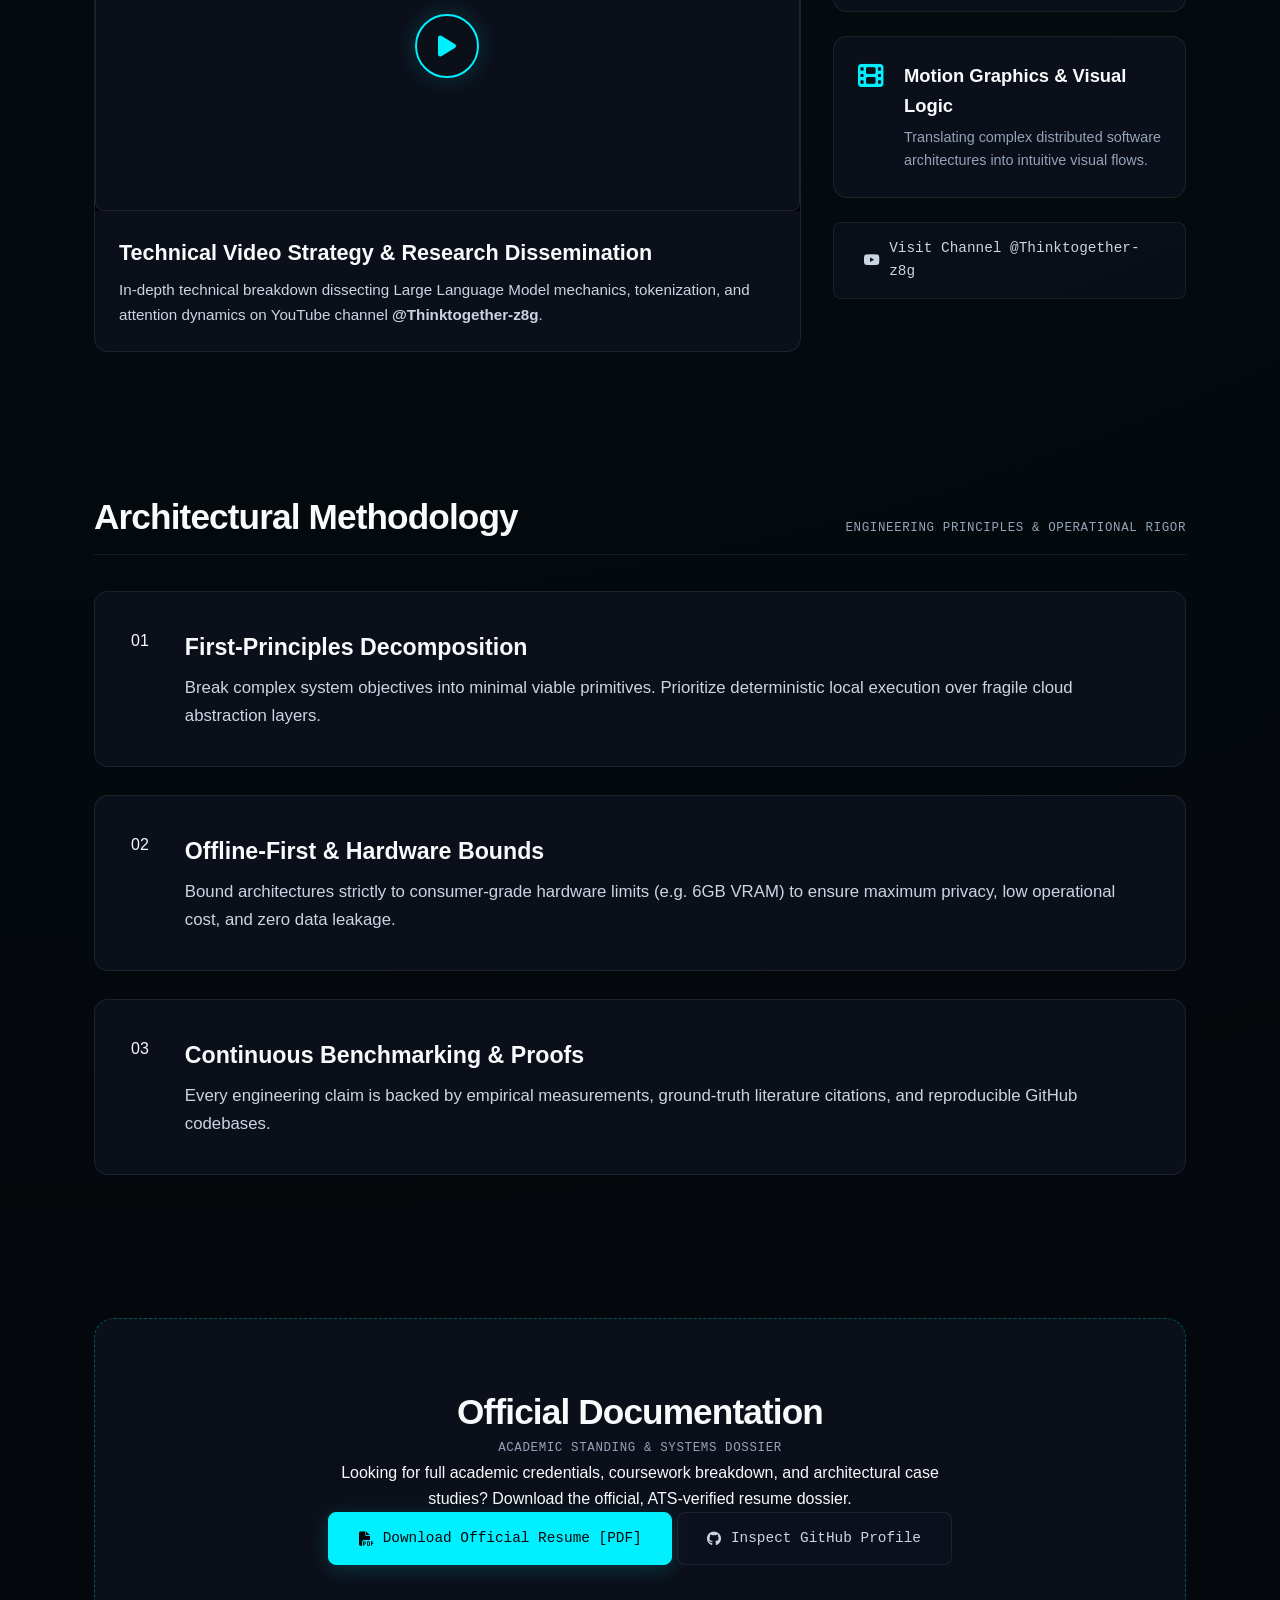
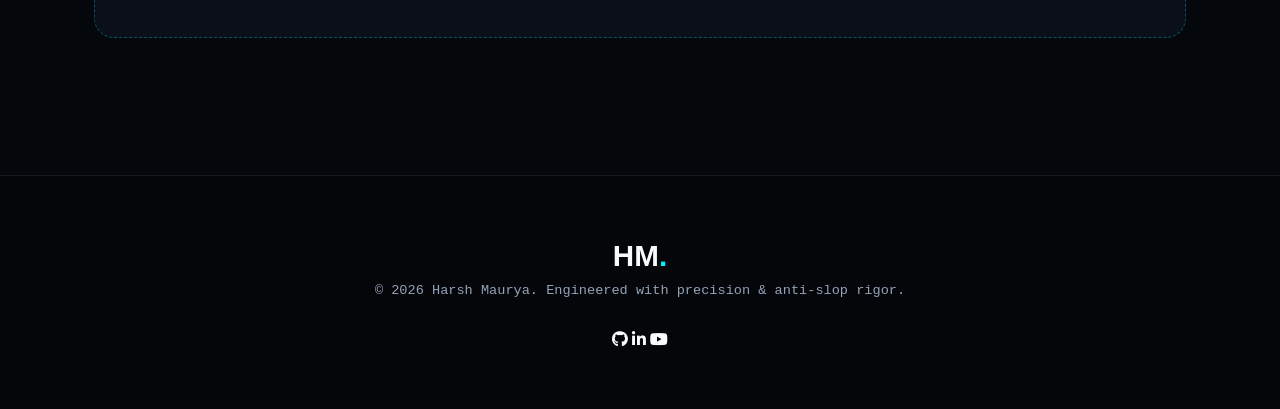
==== commit 07f9f90e: "feat(phases-5-to-9): signature 3D neural core, GraphRAG empirical benchmark, SwasthLink OpenAPI 3.1," ====
--- a/index.html
+++ b/index.html
@@ -5,6 +5,56 @@
   <meta charset="UTF-8" />
   <meta name="viewport" content="width=device-width, initial-scale=1.0" />
   <title>Harsh Maurya | Digital Architect &amp; Systems Engineer</title>
+  <meta name="description" content="Harsh Maurya — Computer Science Engineering student bridging robust software development, consumer-GPU local LLMs (6GB VRAM), and offline-first privacy architectures." />
+  <meta name="author" content="Harsh Maurya" />
+  <link rel="canonical" href="https://harshverse-svg.github.io/harsh-maurya-portfolio/" />
+
+  <!-- Open Graph / Facebook -->
+  <meta property="og:type" content="website" />
+  <meta property="og:url" content="https://harshverse-svg.github.io/harsh-maurya-portfolio/" />
+  <meta property="og:title" content="Harsh Maurya | Digital Architect &amp; Systems Engineer" />
+  <meta property="og:description" content="1st-year CSE student engineering local LLMs (6GB VRAM bound), offline Windows daemons, GraphRAG, and privacy-preserving architectures." />
+  <meta property="og:image" content="https://harshverse-svg.github.io/harsh-maurya-portfolio/assets/images/og-image.png" />
+
+  <!-- Twitter Card -->
+  <meta name="twitter:card" content="summary_large_image" />
+  <meta name="twitter:url" content="https://harshverse-svg.github.io/harsh-maurya-portfolio/" />
+  <meta name="twitter:title" content="Harsh Maurya | Digital Architect &amp; Systems Engineer" />
+  <meta name="twitter:description" content="1st-year CSE student engineering local LLMs (6GB VRAM bound), offline Windows daemons, GraphRAG, and privacy-preserving architectures." />
+  <meta name="twitter:image" content="https://harshverse-svg.github.io/harsh-maurya-portfolio/assets/images/og-image.png" />
+
+  <!-- Schema.org JSON-LD Structured Data -->
+  <script type="application/ld+json">
+  {
+    "@context": "https://schema.org",
+    "@type": "Person",
+    "name": "Harsh Maurya",
+    "alternateName": "harshverse-svg",
+    "url": "https://harshverse-svg.github.io/harsh-maurya-portfolio/",
+    "image": "https://harshverse-svg.github.io/harsh-maurya-portfolio/assets/images/profile.webp",
+    "jobTitle": "Computer Science Engineer & Systems Architect",
+    "worksFor": {
+      "@type": "Organization",
+      "name": "IIMT University"
+    },
+    "sameAs": [
+      "https://github.com/harshverse-svg",
+      "https://www.linkedin.com/in/harsh-maurya-baa534400"
+    ],
+    "knowsAbout": [
+      "Local LLMs",
+      "Ollama",
+      "GraphRAG",
+      "NetworkX Louvain Detection",
+      "Python",
+      "C++",
+      "FastAPI",
+      "Offline-First Systems",
+      "WebAssembly",
+      "Web Crypto API"
+    ]
+  }
+  </script>
 
   <!-- Security Hardening Headers -->
   <meta http-equiv="Content-Security-Policy"
@@ -105,6 +155,7 @@
       <div class="container hero-container">
         <div class="hero-header-row">
           <div class="hero-avatar-wrap">
+            <canvas id="neuralCoreCanvas" class="neural-core-canvas" width="190" height="190" aria-hidden="true"></canvas>
             <img src="assets/images/profile.webp" alt="Harsh Maurya" class="hero-profile-img" width="160" height="160"
               onerror="this.src='assets/images/profile.png'" />
             <div class="avatar-ring"></div>
@@ -589,6 +640,12 @@
               <a href="queuekhatam-research.html" target="_blank" rel="noopener noreferrer" class="btn-outline">
                 <i class="fas fa-book-open"></i> Read Case Study
               </a>
+              <a href="docs/swasthlink-openapi.yaml" target="_blank" rel="noopener noreferrer" class="btn-outline">
+                <i class="fas fa-file-code"></i> OpenAPI 3.1 Spec
+              </a>
+              <button class="btn-outline open-modal-btn" data-target="swasthlink-modal">
+                <i class="fas fa-network-wired"></i> Architecture &amp; Sandbox
+              </button>
               <a href="https://github.com/harshverse-svg/Swast-.link-" target="_blank" rel="noopener noreferrer" class="btn-primary">
                 <i class="fab fa-github"></i> Source Code
               </a>
@@ -641,12 +698,18 @@
               <a href="graphrag-readme.html" target="_blank" rel="noopener noreferrer" class="btn-outline">
                 <i class="fas fa-book-open"></i> Read Case Study &amp; Docs
               </a>
+              <a href="notebooks/graphrag_evaluation.ipynb" target="_blank" rel="noopener noreferrer" class="btn-outline">
+                <i class="fas fa-book"></i> Evaluation Notebook
+              </a>
+              <button class="btn-outline open-modal-btn" data-target="graphrag-benchmark-modal">
+                <i class="fas fa-chart-line"></i> Benchmark &amp; Live Diffs
+              </button>
+              <button class="btn-outline open-modal-btn" data-target="graphrag-modal">
+                <i class="fas fa-project-diagram"></i> Architecture Flow
+              </button>
               <a href="https://github.com/harshverse-svg/graphrag-ollama" target="_blank" rel="noopener noreferrer" class="btn-primary">
                 <i class="fab fa-github"></i> Source Code
               </a>
-              <button class="btn-outline open-modal-btn" data-target="graphrag-modal">
-                <i class="fas fa-project-diagram"></i> Interactive Arch
-              </button>
               <button class="btn-outline copy-clone-btn" data-repo="https://github.com/harshverse-svg/graphrag-ollama.git">
                 <i class="fas fa-terminal"></i> Clone Repo
               </button>
@@ -1031,6 +1094,7 @@
   <script src="js/vendor/gsap.min.js" defer></script>
   <script src="js/vendor/ScrollTrigger.min.js" defer></script>
   <script src="js/vendor/lenis.min.js" defer></script>
+  <script src="js/neural-core.js" defer></script>
 
   <!-- Application Logic & Motion Choreography -->
   <script src="js/main.js" defer></script>
--- a/css/style.css
+++ b/css/style.css
@@ -410,11 +410,26 @@
   z-index: 2;
 }
 
+.hero-avatar-wrap,
 .profile-avatar-wrap {
   position: relative;
   width: 140px;
   height: 140px;
+  display: flex;
+  align-items: center;
+  justify-content: center;
   margin: 0 auto 1.75rem auto;
+}
+
+.neural-core-canvas {
+  position: absolute;
+  top: 50%;
+  left: 50%;
+  transform: translate(-50%, -50%);
+  width: 190px;
+  height: 190px;
+  pointer-events: none;
+  z-index: 1;
 }
 
 .hero-profile-img {
@@ -1613,3 +1628,103 @@
   border: 1px solid var(--hairline);
   margin-top: 1rem;
 }
+
+
+/* ===== Empirical Benchmark & API Sandbox Explorer Styles ===== */
+.benchmark-grid {
+  display: grid;
+  grid-template-columns: repeat(auto-fit, minmax(180px, 1fr));
+  gap: 1rem;
+  margin: 1.25rem 0;
+}
+
+.benchmark-card {
+  background: var(--surface-raised);
+  border: 1px solid var(--border-subtle);
+  border-radius: var(--radius-md);
+  padding: 1rem 1.2rem;
+}
+
+.benchmark-label {
+  font-family: var(--font-mono);
+  font-size: 0.76rem;
+  color: var(--text-muted);
+  text-transform: uppercase;
+  letter-spacing: 0.04em;
+  margin-bottom: 0.35rem;
+}
+
+.benchmark-val {
+  font-family: var(--font-display);
+  font-size: 1.55rem;
+  font-weight: 700;
+  color: var(--accent);
+}
+
+.benchmark-delta {
+  font-family: var(--font-mono);
+  font-size: 0.74rem;
+  color: var(--success);
+  margin-top: 0.25rem;
+}
+
+.qa-diff-box {
+  background: var(--canvas-subtle);
+  border: 1px solid var(--border-subtle);
+  border-radius: var(--radius-md);
+  padding: 1.25rem;
+  margin-top: 1rem;
+  font-size: 0.88rem;
+  line-height: 1.6;
+}
+
+.qa-tag-plain {
+  color: #ef4444;
+  font-family: var(--font-mono);
+  font-size: 0.78rem;
+  font-weight: 600;
+  margin-bottom: 0.3rem;
+}
+
+.qa-tag-graph {
+  color: var(--accent);
+  font-family: var(--font-mono);
+  font-size: 0.78rem;
+  font-weight: 600;
+  margin-bottom: 0.3rem;
+}
+
+.qa-path-pill {
+  display: inline-block;
+  background: rgba(0, 240, 255, 0.08);
+  border: 1px solid rgba(0, 240, 255, 0.2);
+  color: var(--accent);
+  padding: 0.2rem 0.6rem;
+  border-radius: 4px;
+  font-family: var(--font-mono);
+  font-size: 0.74rem;
+  margin: 0.2rem 0.2rem 0.2rem 0;
+}
+
+.api-endpoint-badge {
+  display: inline-flex;
+  align-items: center;
+  gap: 0.5rem;
+  font-family: var(--font-mono);
+  font-size: 0.82rem;
+  padding: 0.4rem 0.8rem;
+  border-radius: var(--radius-sm);
+  background: var(--surface-raised);
+  border: 1px solid var(--border-subtle);
+  margin-bottom: 0.5rem;
+}
+
+.api-method-post {
+  color: #10b981;
+  font-weight: 700;
+}
+
+.api-method-get {
+  color: #00f0ff;
+  font-weight: 700;
+}
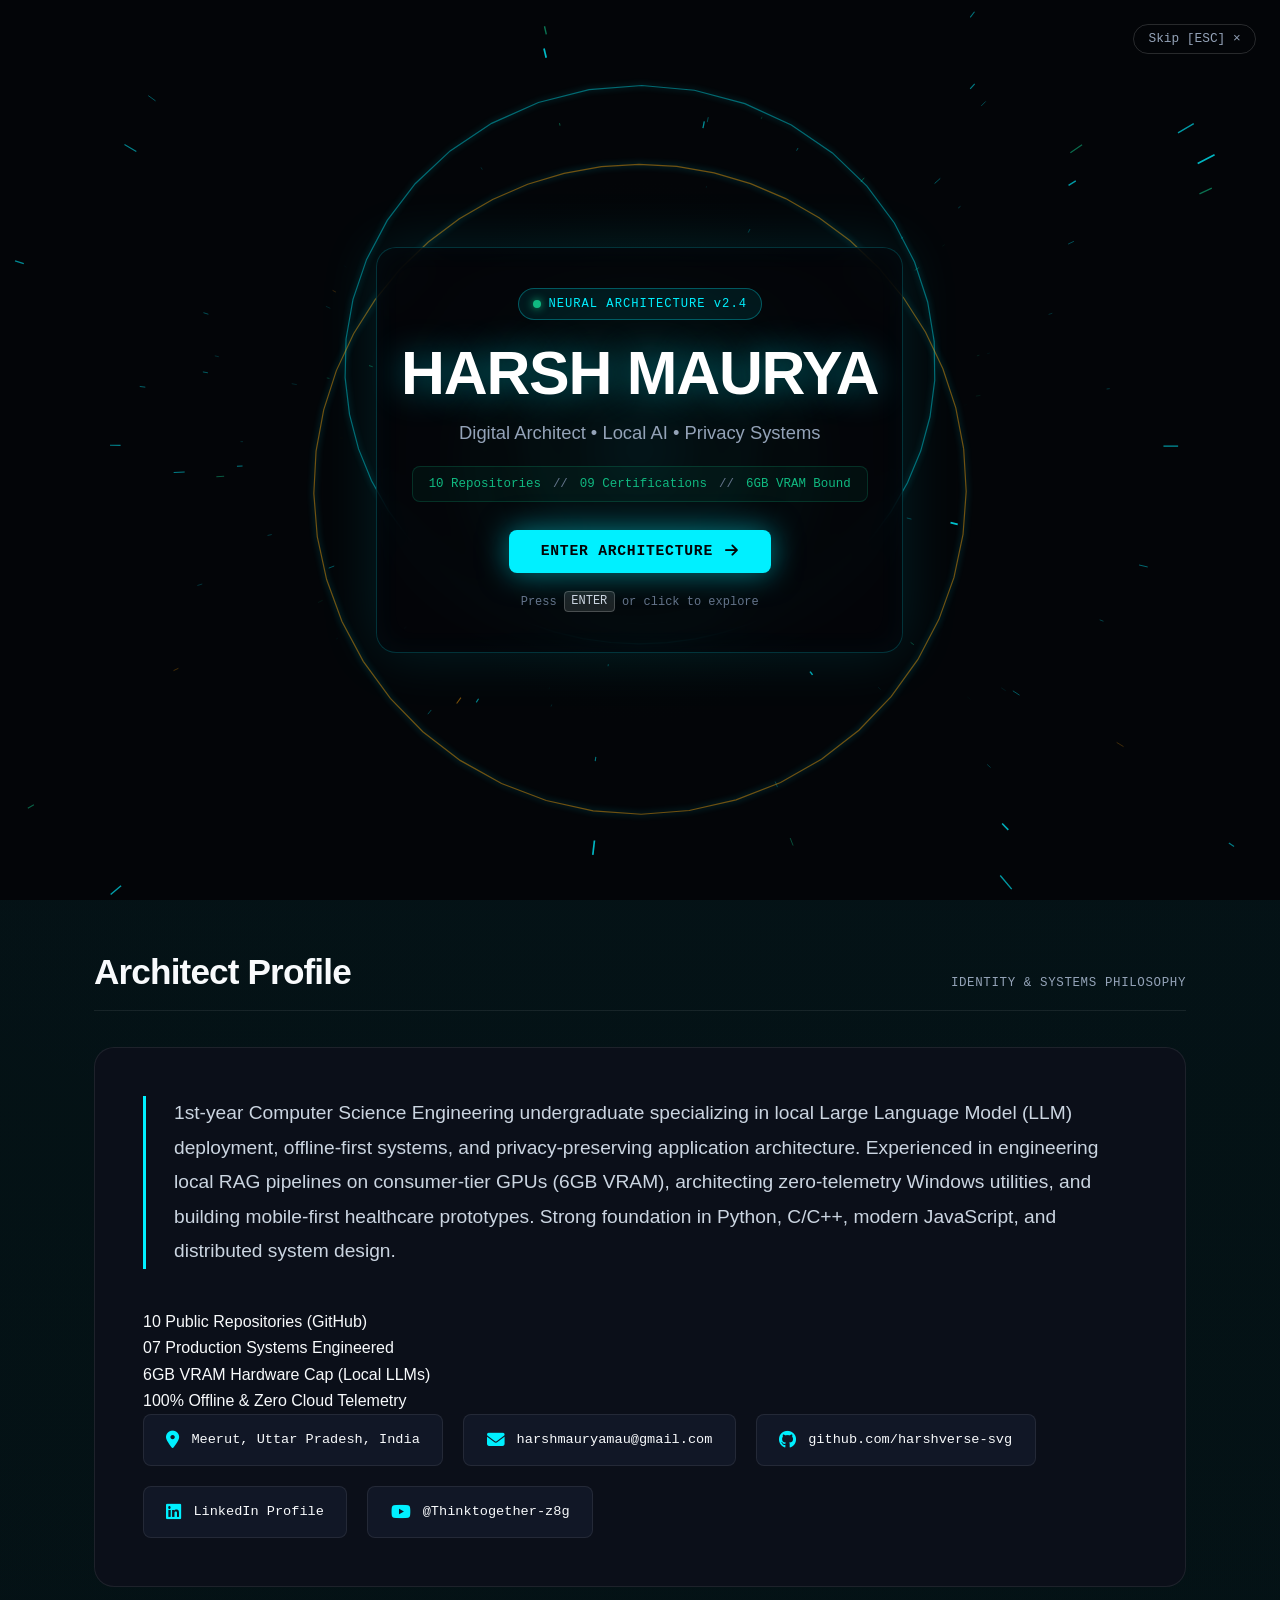
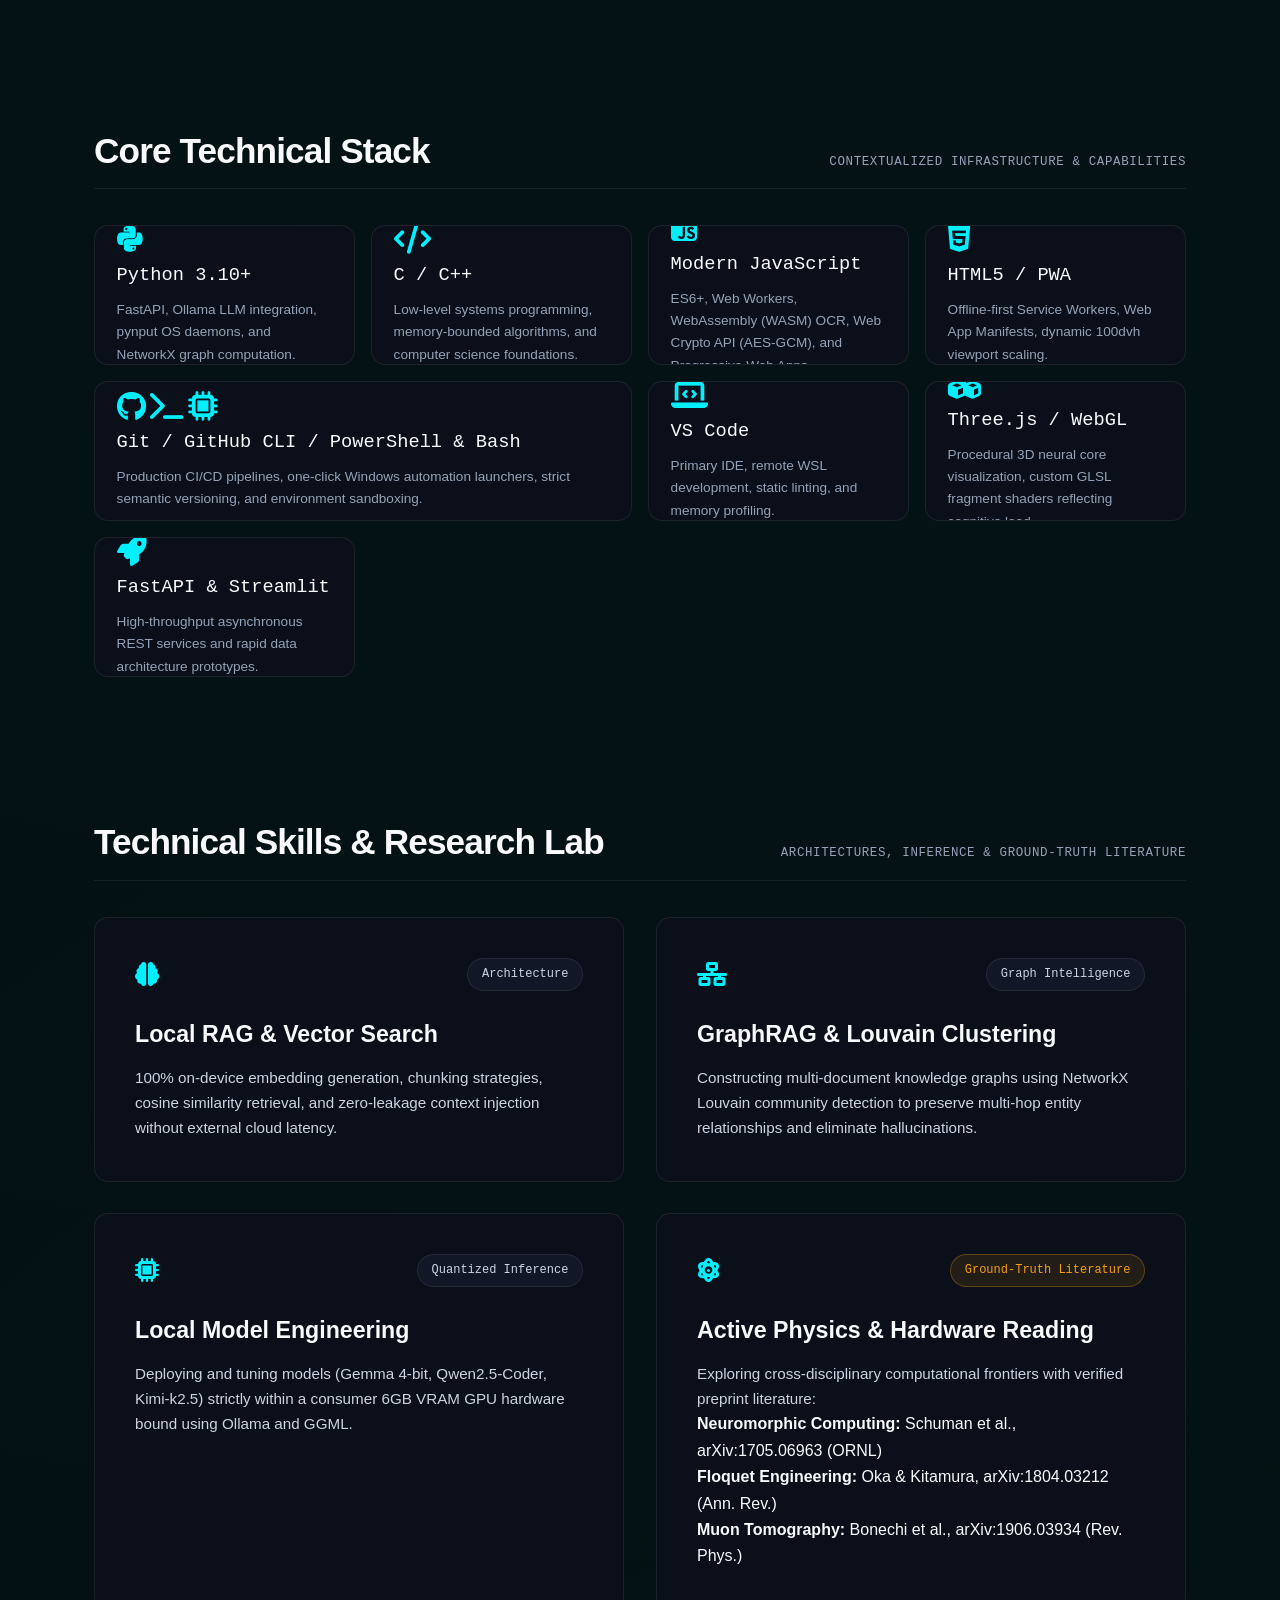
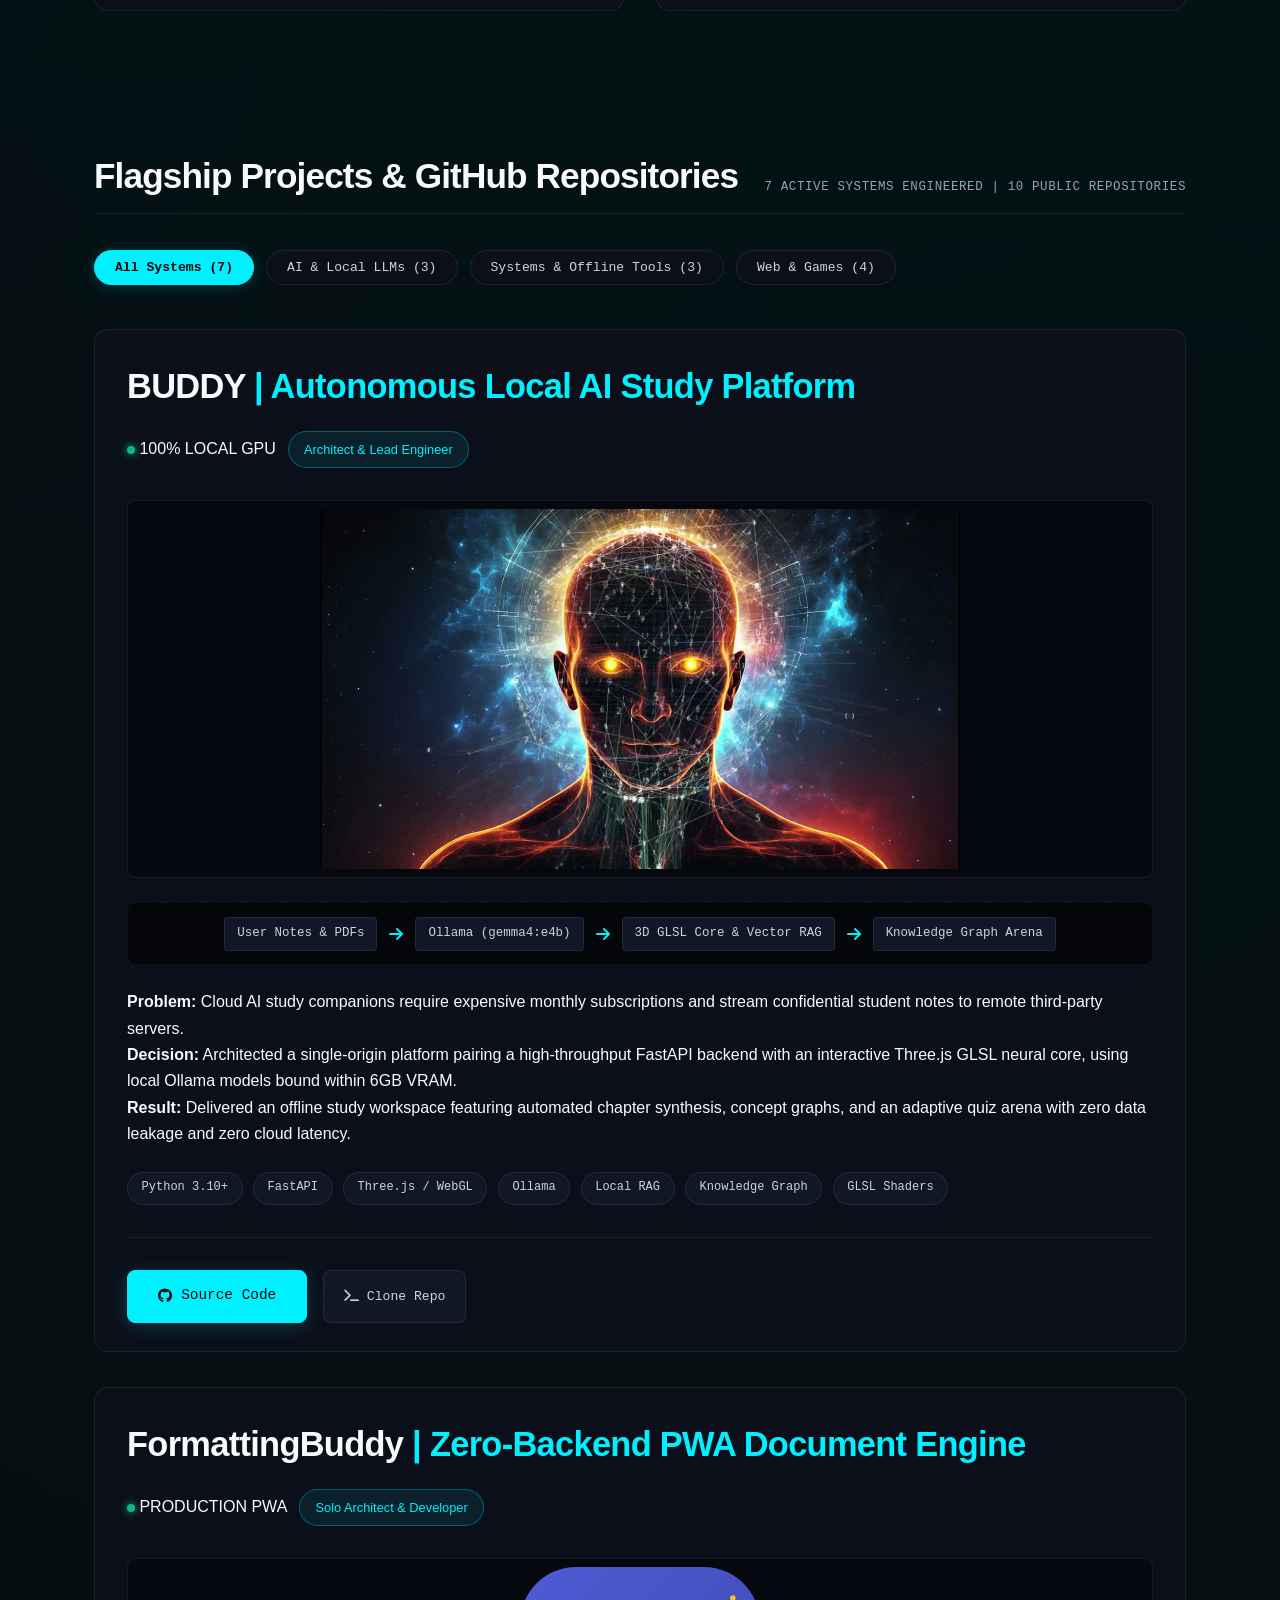
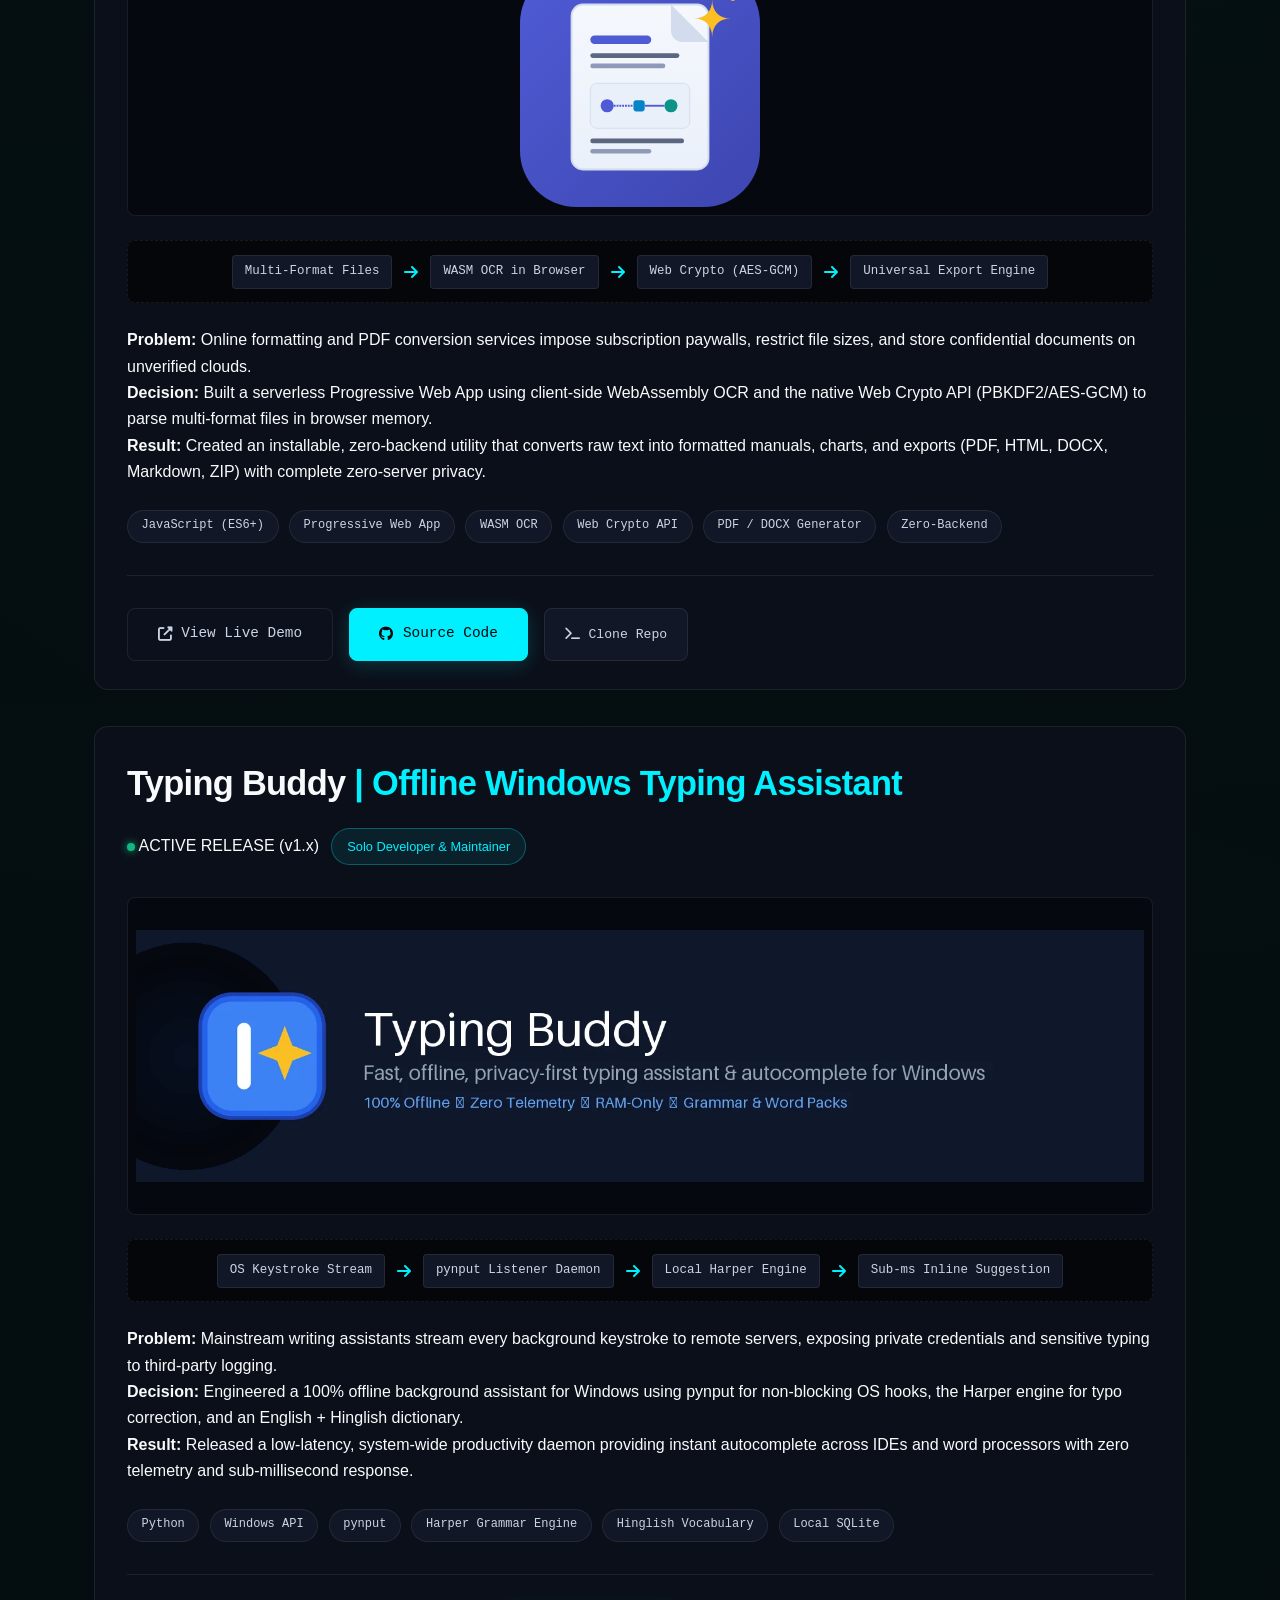
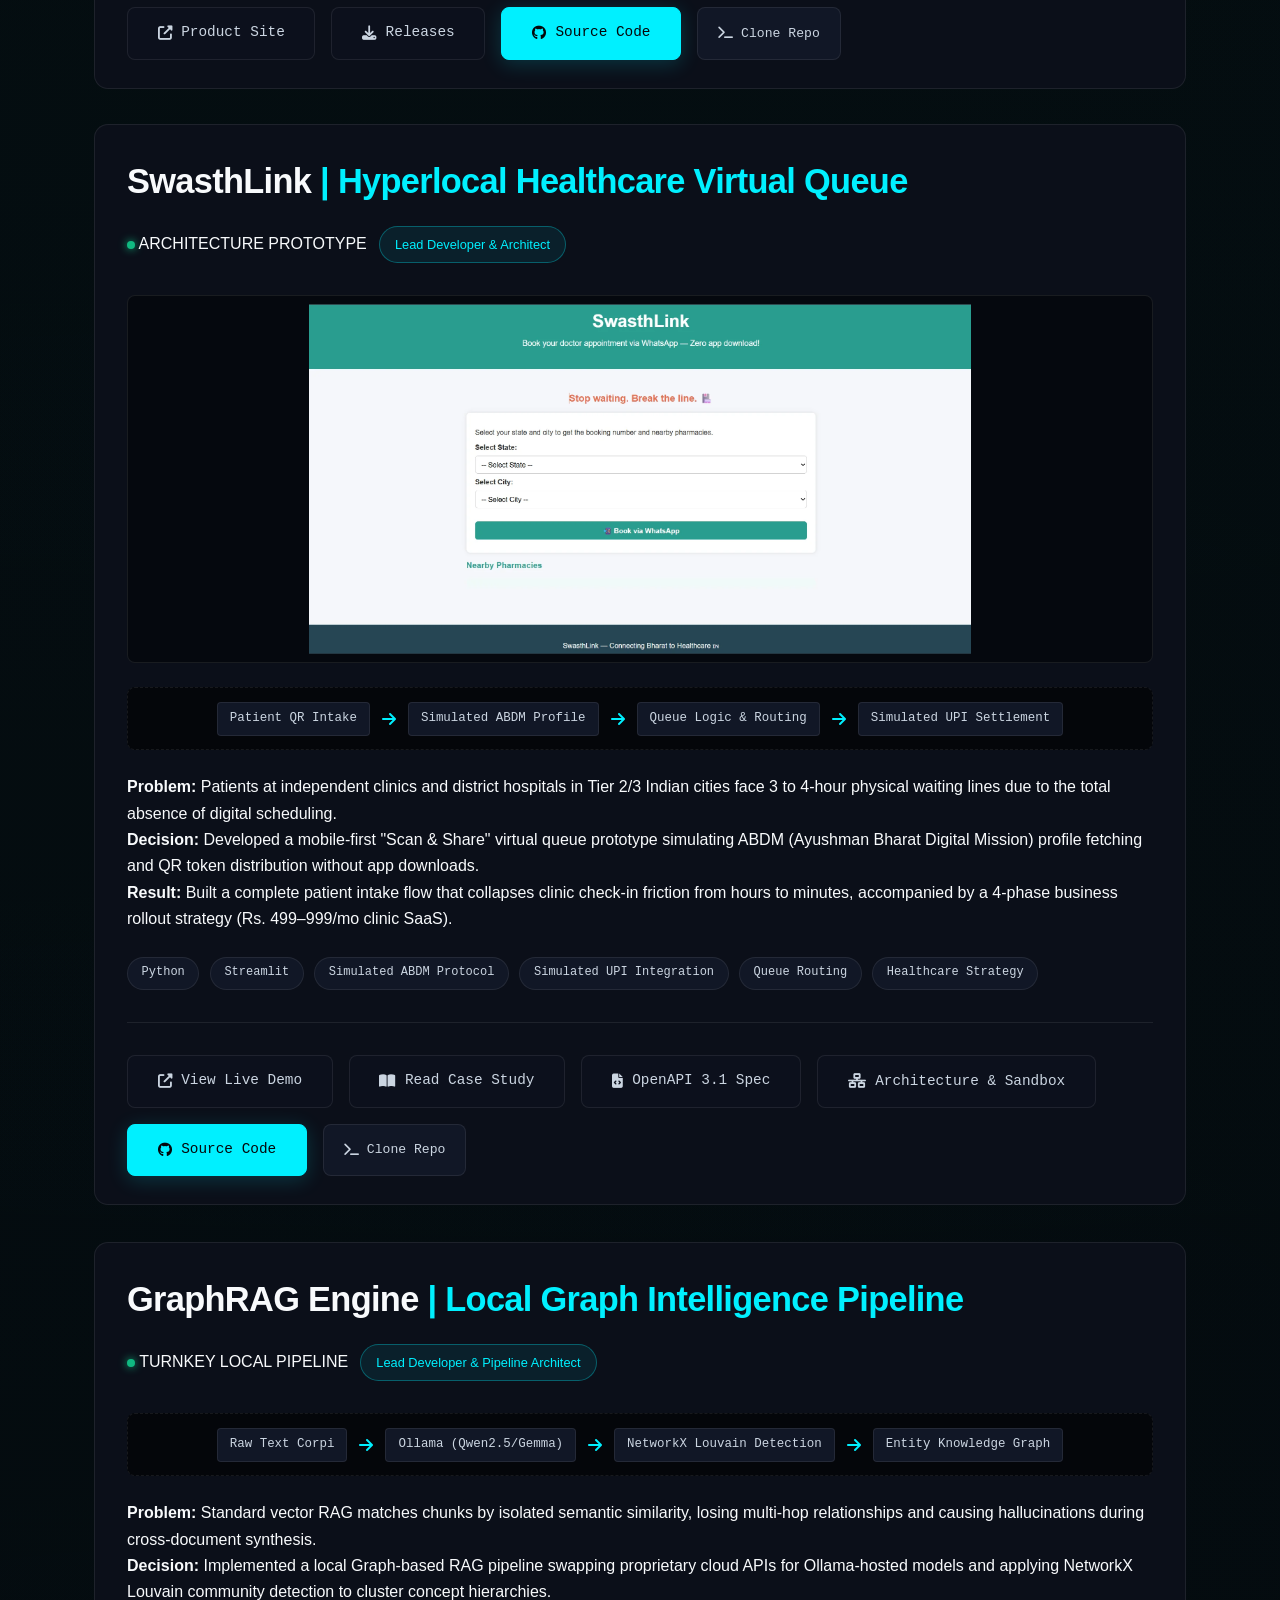
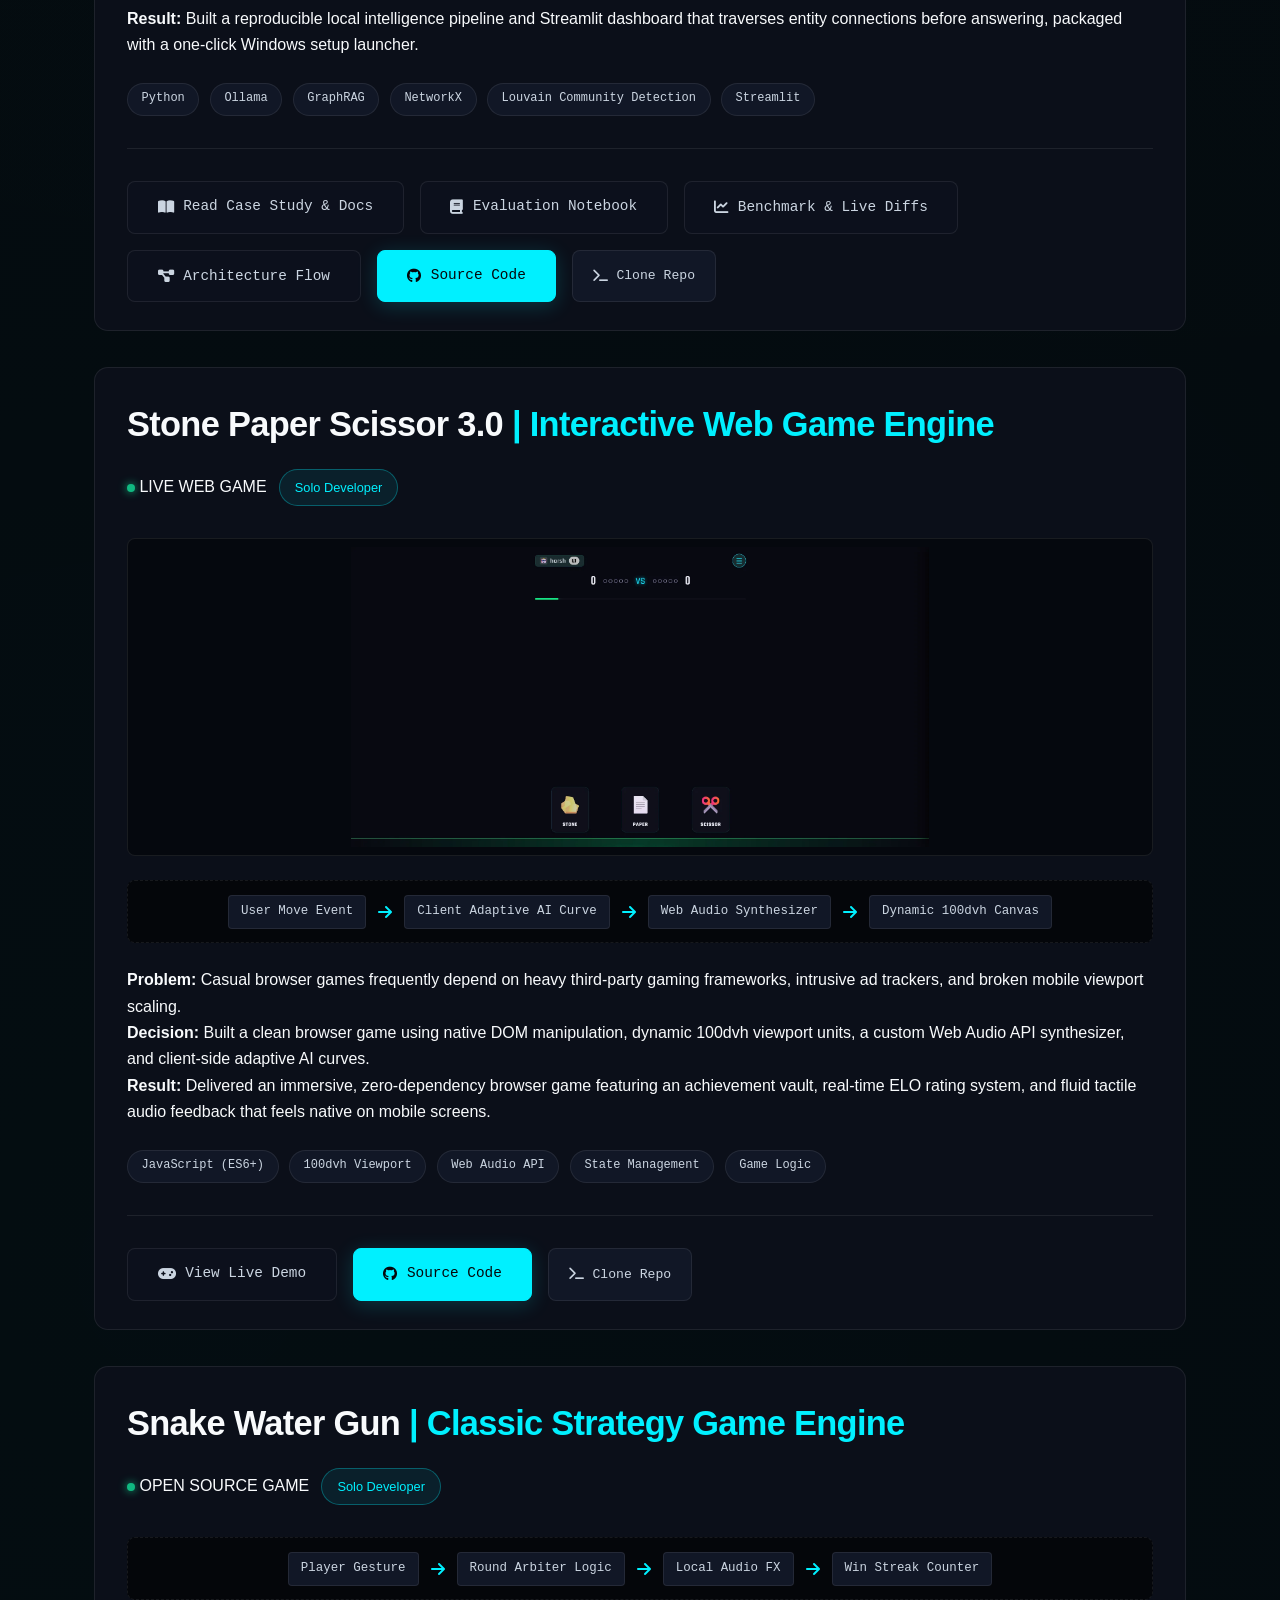
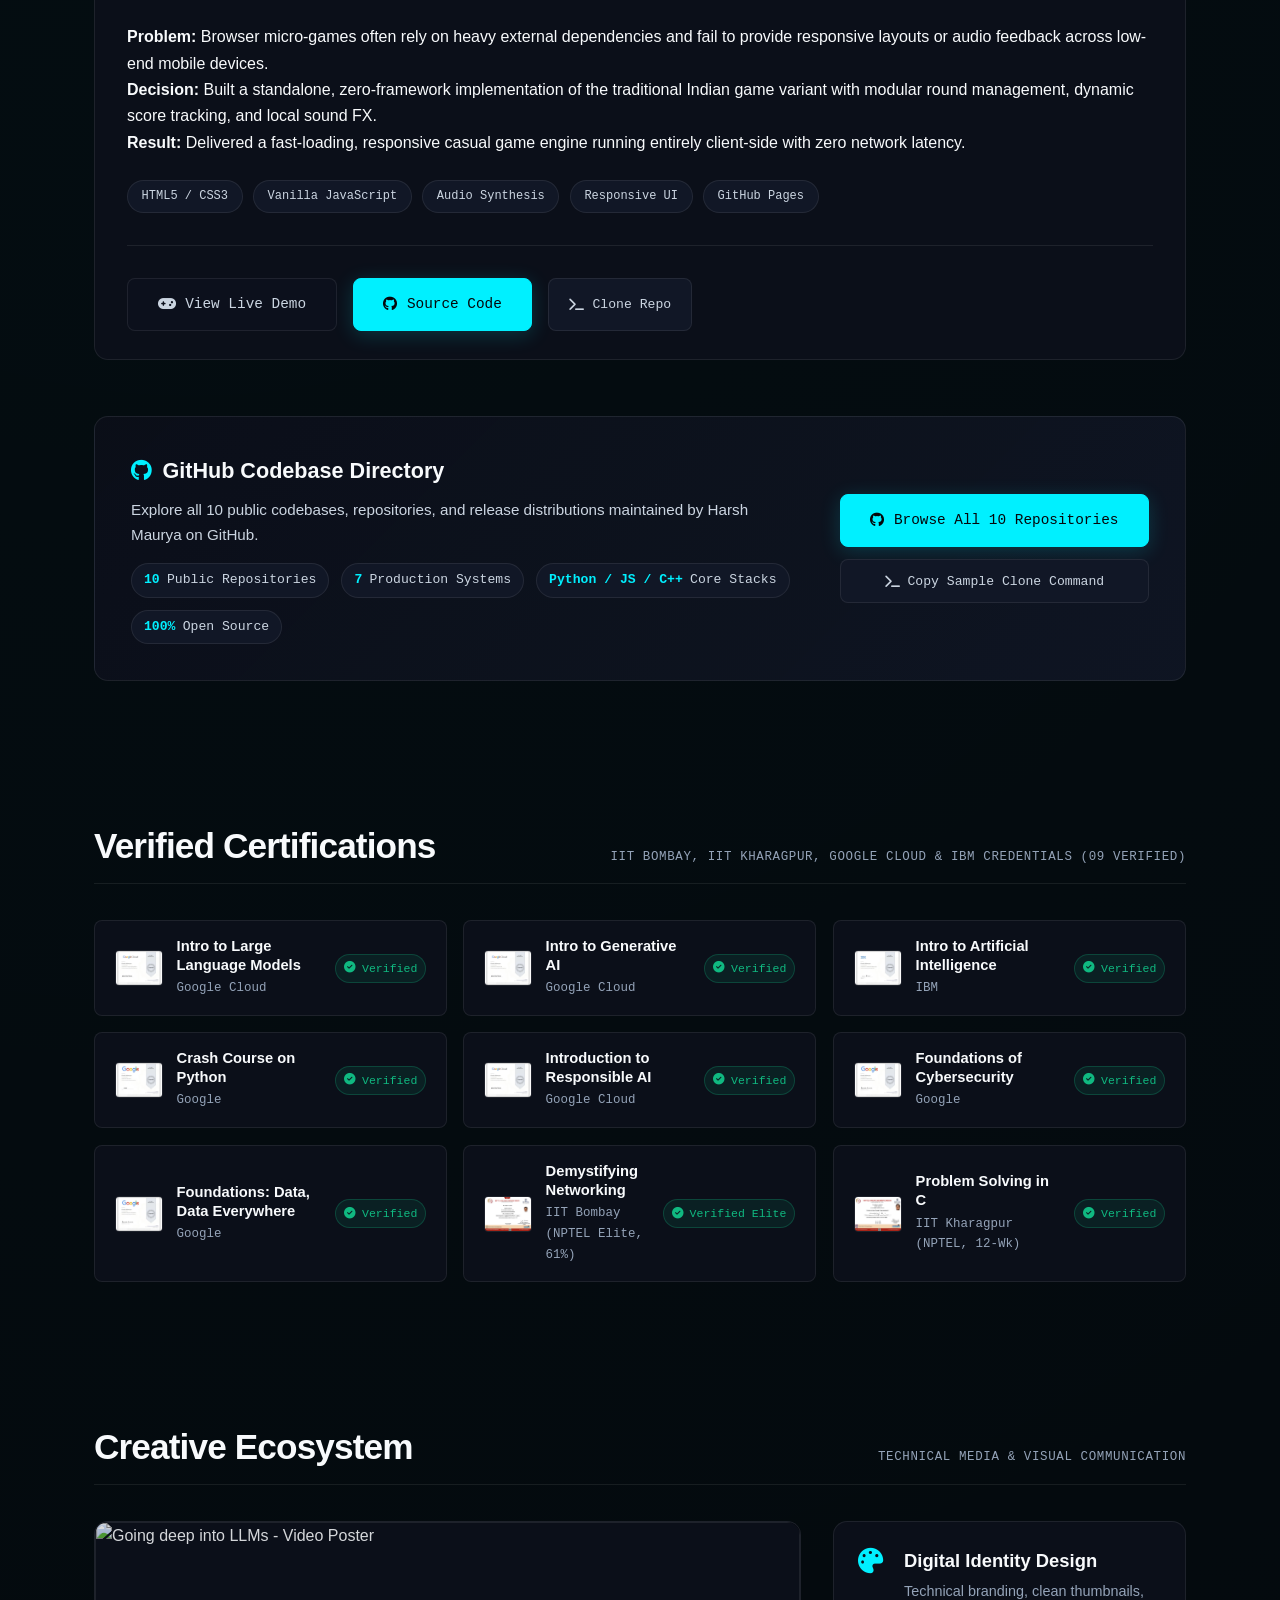
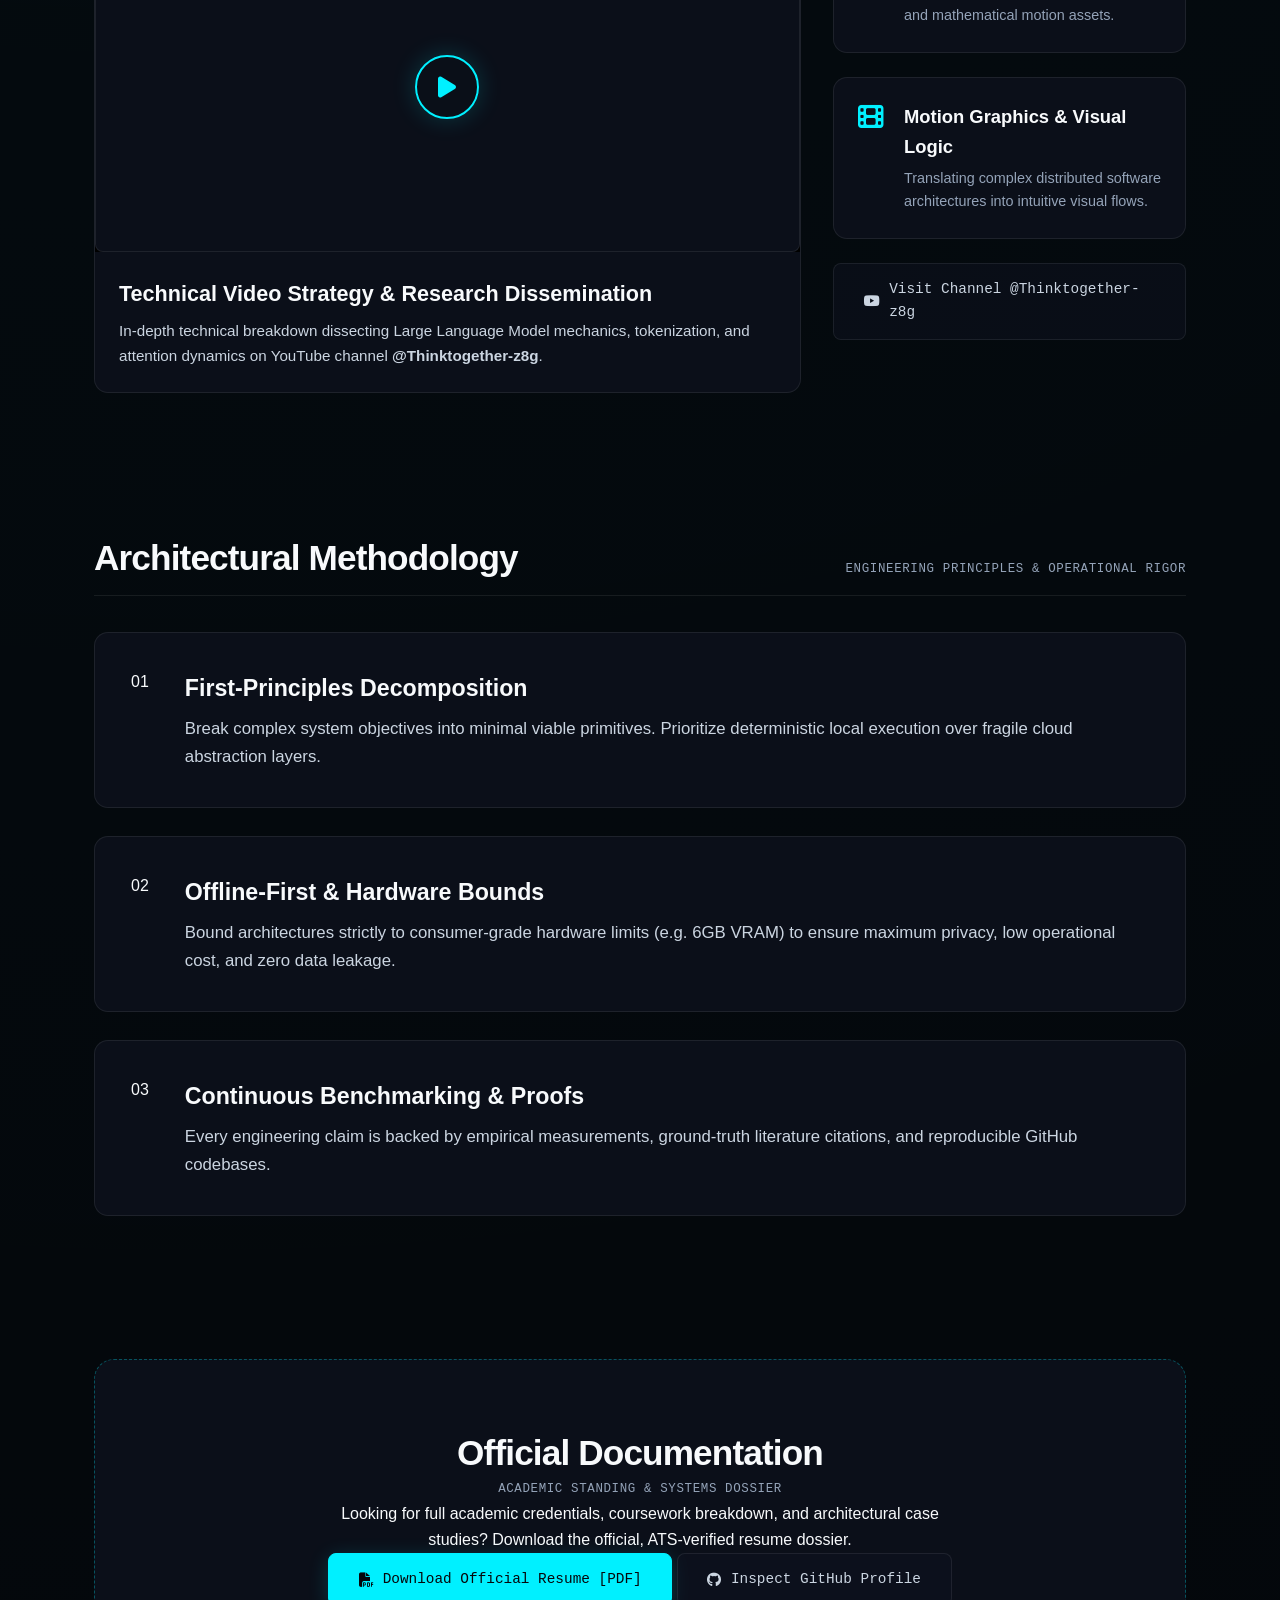
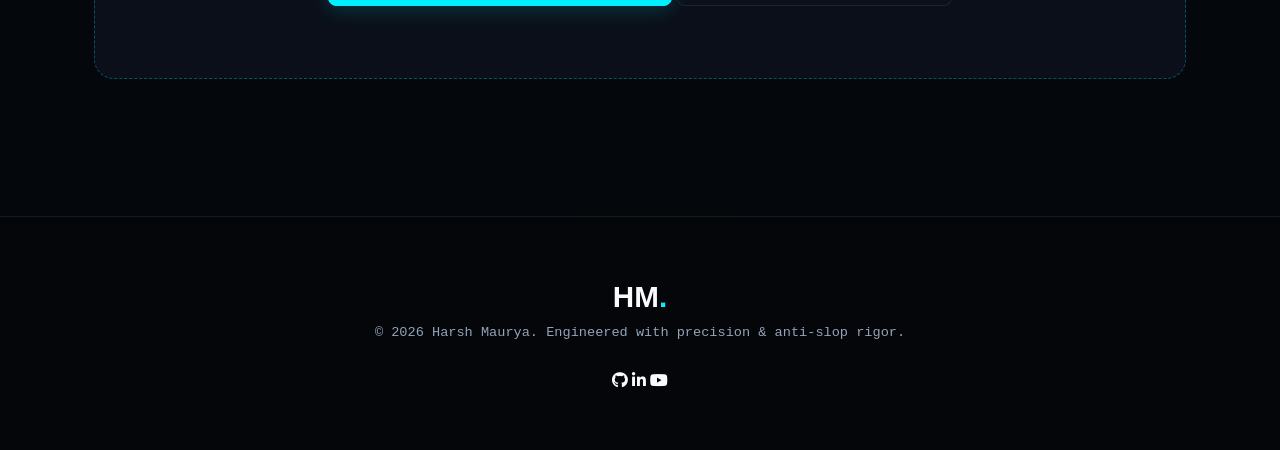
==== commit 609bc5ff: "feat(companion-and-portal): 3D welcome opening warp, Spark 3D companion pet, IIT Bombay and Kharagpu" ====
--- a/index.html
+++ b/index.html
@@ -92,6 +92,42 @@
 </head>
 
 <body>
+  <!-- 3D Welcome Opening Experience & Holographic Warp Portal -->
+  <aside id="welcomePortal" class="welcome-portal" role="dialog" aria-modal="true" aria-label="Welcome Gate">
+    <canvas id="portalCanvas" class="portal-canvas"></canvas>
+    
+    <div class="portal-hud">
+      <div class="portal-badge">
+        <span class="status-dot"></span> NEURAL ARCHITECTURE v2.4
+      </div>
+
+      <h1 class="portal-title">HARSH MAURYA</h1>
+      <div class="portal-sub">Digital Architect &bull; Local AI &bull; Privacy Systems</div>
+
+      <div class="portal-telemetry">
+        <span class="tele-item">10 Repositories</span>
+        <span class="tele-sep">//</span>
+        <span class="tele-item">09 Certifications</span>
+        <span class="tele-sep">//</span>
+        <span class="tele-item">6GB VRAM Bound</span>
+      </div>
+
+      <div class="portal-actions">
+        <button id="enterPortfolioBtn" class="portal-enter-btn" aria-label="Enter Harsh Maurya's Portfolio">
+          <span>ENTER ARCHITECTURE</span>
+          <i class="fas fa-arrow-right"></i>
+        </button>
+      </div>
+
+      <div class="portal-hint">
+        Press <kbd>ENTER</kbd> or click to explore
+      </div>
+    </div>
+
+    <button id="skipPortalBtn" class="portal-skip-btn" aria-label="Skip introduction">
+      Skip [ESC] &times;
+    </button>
+  </aside>
   <!-- Background Procedural Canvas -->
   <canvas id="bg-canvas"></canvas>
 
@@ -132,6 +168,12 @@
         </ul>
 
         <div class="nav-actions">
+          <!-- Replay 3D Intro Button -->
+          <button class="nav-extra-btn" id="reopenIntroBtn" title="Replay 3D Welcome Opening">
+            <i class="fas fa-play-circle"></i>
+            <span>3D INTRO</span>
+          </button>
+
           <!-- Web Audio Synthesizer Toggle -->
           <button class="audio-toggle-btn" id="audioToggleBtn" title="Toggle Haptic Sound Synthesis">
             <i class="fas fa-volume-mute"></i>
@@ -856,7 +898,7 @@
       <div class="container">
         <div class="section-head">
           <h2 class="section-title">Verified Certifications</h2>
-          <span class="section-meta">Google Cloud, Google &amp; IBM Verified Credentials</span>
+          <span class="section-meta">IIT Bombay, IIT Kharagpur, Google Cloud &amp; IBM Credentials (09 Verified)</span>
         </div>
 
         <div class="certs-ribbon">
@@ -939,6 +981,30 @@
               <div class="cert-strip-content">
                 <h4>Foundations: Data, Data Everywhere</h4>
                 <p>Google</p>
+              </div>
+            </div>
+            <span class="cert-verified-pill"><i class="fas fa-check-circle"></i> Verified</span>
+          </div>
+
+          <!-- Cert 8: IIT Bombay Demystifying Networking (Elite) -->
+          <div class="cert-strip-item animate-on-scroll delay-100 open-modal-btn" data-img="assets/images/cert8.webp" data-title="Demystifying Networking (IIT Bombay | NPTEL Elite)">
+            <div class="cert-strip-meta">
+              <img src="assets/images/cert8.webp" alt="Demystifying Networking" class="cert-thumb-preview" width="48" height="36" loading="lazy" />
+              <div class="cert-strip-content">
+                <h4>Demystifying Networking</h4>
+                <p>IIT Bombay (NPTEL Elite, 61%)</p>
+              </div>
+            </div>
+            <span class="cert-verified-pill"><i class="fas fa-check-circle"></i> Verified Elite</span>
+          </div>
+
+          <!-- Cert 9: IIT Kharagpur Problem Solving Through Programming in C -->
+          <div class="cert-strip-item animate-on-scroll delay-200 open-modal-btn" data-img="assets/images/cert9.webp" data-title="Problem Solving Through Programming in C (IIT Kharagpur | NPTEL)">
+            <div class="cert-strip-meta">
+              <img src="assets/images/cert9.webp" alt="Problem Solving in C" class="cert-thumb-preview" width="48" height="36" loading="lazy" />
+              <div class="cert-strip-content">
+                <h4>Problem Solving in C</h4>
+                <p>IIT Kharagpur (NPTEL, 12-Wk)</p>
               </div>
             </div>
             <span class="cert-verified-pill"><i class="fas fa-check-circle"></i> Verified</span>
@@ -1090,11 +1156,41 @@
     </div>
   </div>
 
+  <!-- Autonomous 3D Neural Companion: Spark -->
+  <aside id="companionPet" class="companion-pet" aria-label="Interactive Companion Spark">
+    <!-- Speech Bubble -->
+    <div id="petBubble" class="pet-bubble" role="status" aria-live="polite">
+      <button id="petCloseBubbleBtn" class="pet-bubble-close" aria-label="Dismiss message">&times;</button>
+      <div class="pet-bubble-header">
+        <span class="pet-name"><span class="pet-pulse-dot"></span> SPARK</span>
+        <span class="pet-tag">Neural Companion</span>
+      </div>
+      <div id="petBubbleText" class="pet-bubble-text">
+        Loading companion intelligence...
+      </div>
+      <div class="pet-bubble-actions">
+        <button id="petActionBtn" class="pet-quick-action" data-target="#projects">
+          Explore Systems (7)
+        </button>
+      </div>
+    </div>
+
+    <!-- 3D Droid Canvas & Mini Control -->
+    <div class="pet-droid-wrap">
+      <canvas id="petCanvas" class="pet-canvas" width="80" height="80" aria-label="Spark 3D Avatar"></canvas>
+      <button id="petMinimizeBtn" class="pet-minimize-btn" title="Minimize Spark" aria-label="Toggle companion size">
+        <i class="fas fa-minus"></i>
+      </button>
+    </div>
+  </aside>
+
   <!-- Motion & Smooth Scroll Libraries (Local, Deferred, Zero Network Latency) -->
   <script src="js/vendor/gsap.min.js" defer></script>
   <script src="js/vendor/ScrollTrigger.min.js" defer></script>
   <script src="js/vendor/lenis.min.js" defer></script>
   <script src="js/neural-core.js" defer></script>
+  <script src="js/welcome-portal.js" defer></script>
+  <script src="js/companion-pet.js" defer></script>
 
   <!-- Application Logic & Motion Choreography -->
   <script src="js/main.js" defer></script>
--- a/css/style.css
+++ b/css/style.css
@@ -1728,3 +1728,663 @@
   color: #00f0ff;
   font-weight: 700;
 }
+
+/* ===== 3D Welcome Portal & Warp Opening Experience ===== */
+.welcome-portal {
+  position: fixed;
+  inset: 0;
+  z-index: 10000;
+  background: #030508;
+  display: flex;
+  align-items: center;
+  justify-content: center;
+  overflow: hidden;
+  transition: opacity 0.7s cubic-bezier(0.16, 1, 0.3, 1), transform 0.7s cubic-bezier(0.16, 1, 0.3, 1);
+}
+
+.portal-canvas {
+  position: absolute;
+  inset: 0;
+  width: 100%;
+  height: 100%;
+  pointer-events: none;
+}
+
+.portal-hud {
+  position: relative;
+  z-index: 2;
+  display: flex;
+  flex-direction: column;
+  align-items: center;
+  text-align: center;
+  max-width: 680px;
+  padding: 2.5rem 1.5rem;
+  background: rgba(4, 6, 10, 0.65);
+  border: 1px solid rgba(0, 240, 255, 0.2);
+  border-radius: var(--radius-lg);
+  backdrop-filter: blur(16px);
+  -webkit-backdrop-filter: blur(16px);
+  box-shadow: 0 0 60px rgba(0, 240, 255, 0.12), inset 0 0 30px rgba(0, 240, 255, 0.04);
+  animation: portalHudIn 0.8s cubic-bezier(0.16, 1, 0.3, 1) forwards;
+}
+
+@keyframes portalHudIn {
+  from {
+    opacity: 0;
+    transform: scale(0.92) translateY(18px);
+  }
+  to {
+    opacity: 1;
+    transform: scale(1) translateY(0);
+  }
+}
+
+.portal-badge {
+  display: inline-flex;
+  align-items: center;
+  gap: 0.5rem;
+  font-family: var(--font-mono);
+  font-size: 0.76rem;
+  color: var(--accent);
+  background: rgba(0, 240, 255, 0.08);
+  border: 1px solid rgba(0, 240, 255, 0.3);
+  padding: 0.3rem 0.85rem;
+  border-radius: 999px;
+  letter-spacing: 0.08em;
+  margin-bottom: 1.25rem;
+}
+
+.portal-title {
+  font-family: var(--font-display);
+  font-size: clamp(2.4rem, 6vw, 3.8rem);
+  font-weight: 700;
+  color: #ffffff;
+  letter-spacing: -0.02em;
+  line-height: 1.1;
+  margin-bottom: 0.75rem;
+  text-shadow: 0 0 35px rgba(0, 240, 255, 0.45);
+}
+
+.portal-sub {
+  font-family: var(--font-sans);
+  font-size: clamp(0.95rem, 2.5vw, 1.15rem);
+  color: #94a3b8;
+  max-width: 520px;
+  line-height: 1.5;
+  margin-bottom: 1.25rem;
+}
+
+.portal-telemetry {
+  display: flex;
+  align-items: center;
+  gap: 0.75rem;
+  font-family: var(--font-mono);
+  font-size: 0.78rem;
+  color: #10b981;
+  background: rgba(16, 185, 129, 0.06);
+  border: 1px solid rgba(16, 185, 129, 0.2);
+  padding: 0.4rem 1rem;
+  border-radius: var(--radius-sm);
+  margin-bottom: 1.75rem;
+}
+
+.tele-sep {
+  color: #64748b;
+}
+
+.portal-actions {
+  display: flex;
+  gap: 1rem;
+  align-items: center;
+}
+
+.portal-enter-btn {
+  display: inline-flex;
+  align-items: center;
+  gap: 0.75rem;
+  background: var(--accent);
+  color: #030508;
+  font-family: var(--font-mono);
+  font-size: 0.92rem;
+  font-weight: 700;
+  padding: 0.85rem 2rem;
+  border-radius: var(--radius-sm);
+  border: none;
+  cursor: pointer;
+  letter-spacing: 0.05em;
+  box-shadow: 0 0 30px rgba(0, 240, 255, 0.5);
+  transition: transform 0.2s cubic-bezier(0.16, 1, 0.3, 1), box-shadow 0.2s ease;
+}
+
+.portal-enter-btn:hover {
+  transform: translateY(-2px) scale(1.02);
+  box-shadow: 0 0 45px rgba(0, 240, 255, 0.8);
+}
+
+.portal-enter-btn:focus-visible {
+  outline: 2px solid #ffffff;
+  outline-offset: 3px;
+}
+
+.portal-hint {
+  margin-top: 1.25rem;
+  font-family: var(--font-mono);
+  font-size: 0.75rem;
+  color: #64748b;
+}
+
+.portal-hint kbd {
+  background: rgba(255, 255, 255, 0.1);
+  padding: 0.15rem 0.4rem;
+  border-radius: 4px;
+  border: 1px solid rgba(255, 255, 255, 0.2);
+  color: #cbd5e1;
+}
+
+.portal-skip-btn {
+  position: absolute;
+  top: 1.5rem;
+  right: 1.5rem;
+  z-index: 3;
+  background: transparent;
+  border: 1px solid rgba(255, 255, 255, 0.15);
+  color: #94a3b8;
+  font-family: var(--font-mono);
+  font-size: 0.8rem;
+  padding: 0.4rem 0.9rem;
+  border-radius: 999px;
+  cursor: pointer;
+  transition: color 0.2s, border-color 0.2s;
+}
+
+.portal-skip-btn:hover {
+  color: var(--accent);
+  border-color: var(--accent);
+}
+
+.nav-extra-btn {
+  display: inline-flex;
+  align-items: center;
+  gap: 0.4rem;
+  font-family: var(--font-mono);
+  font-size: 0.76rem;
+  color: var(--accent);
+  background: rgba(0, 240, 255, 0.06);
+  border: 1px solid rgba(0, 240, 255, 0.25);
+  padding: 0.3rem 0.75rem;
+  border-radius: var(--radius-sm);
+  cursor: pointer;
+  transition: background 0.2s, border-color 0.2s;
+}
+
+.nav-extra-btn:hover {
+  background: rgba(0, 240, 255, 0.14);
+  border-color: var(--accent);
+}
+
+/* ===== "Spark" — 3D Neural Companion Pet ===== */
+.companion-pet {
+  position: fixed;
+  bottom: 24px;
+  right: 24px;
+  z-index: 999;
+  display: flex;
+  flex-direction: column;
+  align-items: flex-end;
+  pointer-events: none;
+}
+
+.companion-pet > * {
+  pointer-events: auto;
+}
+
+.pet-droid-wrap {
+  position: relative;
+  width: 80px;
+  height: 80px;
+  display: flex;
+  align-items: center;
+  justify-content: center;
+  cursor: pointer;
+}
+
+.pet-canvas {
+  width: 80px;
+  height: 80px;
+  display: block;
+  filter: drop-shadow(0 0 16px rgba(0, 240, 255, 0.4));
+  transition: transform 0.25s cubic-bezier(0.16, 1, 0.3, 1);
+}
+
+.pet-droid-wrap:hover .pet-canvas {
+  transform: scale(1.08);
+}
+
+.pet-minimize-btn {
+  position: absolute;
+  top: -4px;
+  right: -4px;
+  width: 22px;
+  height: 22px;
+  border-radius: 50%;
+  background: var(--surface-raised);
+  border: 1px solid var(--border-subtle);
+  color: var(--text-muted);
+  font-size: 0.65rem;
+  display: flex;
+  align-items: center;
+  justify-content: center;
+  cursor: pointer;
+  opacity: 0;
+  transition: opacity 0.2s, color 0.2s, border-color 0.2s;
+}
+
+.pet-droid-wrap:hover .pet-minimize-btn {
+  opacity: 1;
+}
+
+.pet-minimize-btn:hover {
+  color: var(--accent);
+  border-color: var(--accent);
+}
+
+/* Speech Bubble */
+.pet-bubble {
+  position: relative;
+  max-width: 290px;
+  background: rgba(7, 10, 16, 0.94);
+  border: 1px solid rgba(0, 240, 255, 0.25);
+  border-radius: var(--radius-md);
+  padding: 1rem 1.15rem;
+  margin-bottom: 10px;
+  box-shadow: 0 10px 30px rgba(0, 0, 0, 0.5), 0 0 20px rgba(0, 240, 255, 0.1);
+  backdrop-filter: blur(12px);
+  -webkit-backdrop-filter: blur(12px);
+  transform-origin: bottom right;
+  transition: opacity 0.25s ease, transform 0.25s cubic-bezier(0.16, 1, 0.3, 1);
+}
+
+.pet-bubble::after {
+  content: '';
+  position: absolute;
+  bottom: -7px;
+  right: 28px;
+  width: 12px;
+  height: 12px;
+  background: rgba(7, 10, 16, 0.94);
+  border-right: 1px solid rgba(0, 240, 255, 0.25);
+  border-bottom: 1px solid rgba(0, 240, 255, 0.25);
+  transform: rotate(45deg);
+}
+
+.bubble-hidden {
+  opacity: 0;
+  pointer-events: none;
+  transform: scale(0.9) translateY(10px);
+}
+
+.pet-bubble-header {
+  display: flex;
+  align-items: center;
+  justify-content: space-between;
+  margin-bottom: 0.5rem;
+  padding-right: 1.25rem;
+}
+
+.pet-name {
+  display: inline-flex;
+  align-items: center;
+  gap: 0.4rem;
+  font-family: var(--font-mono);
+  font-size: 0.74rem;
+  font-weight: 700;
+  color: var(--accent);
+  letter-spacing: 0.05em;
+}
+
+.pet-pulse-dot {
+  width: 6px;
+  height: 6px;
+  border-radius: 50%;
+  background: var(--accent);
+  box-shadow: 0 0 8px var(--accent);
+  animation: petPulse 1.8s infinite;
+}
+
+@keyframes petPulse {
+  0%, 100% { opacity: 0.6; transform: scale(0.9); }
+  50% { opacity: 1; transform: scale(1.2); }
+}
+
+.pet-tag {
+  font-family: var(--font-mono);
+  font-size: 0.68rem;
+  color: var(--text-muted);
+}
+
+.pet-bubble-close {
+  position: absolute;
+  top: 8px;
+  right: 8px;
+  background: transparent;
+  border: none;
+  color: var(--text-muted);
+  font-size: 1.1rem;
+  line-height: 1;
+  cursor: pointer;
+  padding: 0.2rem;
+}
+
+.pet-bubble-close:hover {
+  color: #ffffff;
+}
+
+.pet-bubble-text {
+  font-size: 0.84rem;
+  line-height: 1.5;
+  color: #cbd5e1;
+  margin-bottom: 0.75rem;
+}
+
+.pet-bubble-actions {
+  display: flex;
+  gap: 0.5rem;
+}
+
+.pet-quick-action {
+  background: rgba(0, 240, 255, 0.1);
+  border: 1px solid rgba(0, 240, 255, 0.3);
+  color: var(--accent);
+  font-family: var(--font-mono);
+  font-size: 0.76rem;
+  padding: 0.35rem 0.8rem;
+  border-radius: 4px;
+  cursor: pointer;
+  transition: background 0.2s, border-color 0.2s;
+}
+
+.pet-quick-action:hover {
+  background: rgba(0, 240, 255, 0.2);
+  border-color: var(--accent);
+}
+
+/* Minimized State */
+.companion-pet.pet-minimized .pet-droid-wrap {
+  width: 44px;
+  height: 44px;
+  border-radius: 50%;
+  background: rgba(4, 6, 10, 0.9);
+  border: 1px solid var(--accent);
+  box-shadow: 0 0 20px rgba(0, 240, 255, 0.35);
+}
+
+.companion-pet.pet-minimized .pet-canvas {
+  width: 44px;
+  height: 44px;
+}
+
+.companion-pet.pet-minimized .pet-minimize-btn {
+  opacity: 1;
+  top: -6px;
+  right: -6px;
+  background: var(--accent);
+  color: #030508;
+  border: none;
+}
+
+/* ===== Deep Mobile Ergonomics Overhaul (< 768px and < 480px) ===== */
+@media (max-width: 768px) {
+  .hero-container {
+    padding-top: 1rem;
+  }
+
+  .hero-avatar-wrap {
+    width: 120px;
+    height: 120px;
+    margin: 0 auto 1.25rem auto;
+  }
+
+  .neural-core-canvas {
+    width: 160px;
+    height: 160px;
+  }
+
+  .hero-title {
+    font-size: clamp(2rem, 7.5vw, 2.75rem);
+    line-height: 1.15;
+  }
+
+  .hero-subtitle {
+    font-size: 0.98rem;
+    line-height: 1.55;
+    margin-bottom: 1.5rem;
+  }
+
+  .hero-actions {
+    display: flex;
+    flex-direction: column;
+    width: 100%;
+    gap: 0.75rem;
+  }
+
+  .hero-actions a {
+    width: 100%;
+    justify-content: center;
+    padding: 0.85rem 1.25rem;
+  }
+
+  .terminal-hud-wrap {
+    margin-top: 2rem;
+    padding: 1rem;
+  }
+
+  .terminal-chips {
+    overflow-x: auto;
+    padding-bottom: 0.3rem;
+    scrollbar-width: none;
+  }
+
+  .terminal-chips::-webkit-scrollbar {
+    display: none;
+  }
+
+  .terminal-input-bar input {
+    font-size: 16px; /* Prevents iOS mobile zoom */
+  }
+
+  .project-card {
+    padding: 1.5rem 1.2rem;
+  }
+
+  .project-header {
+    flex-direction: column;
+    align-items: flex-start;
+    gap: 0.75rem;
+  }
+
+  .project-screenshot-wrap {
+    max-height: 260px;
+  }
+
+  .project-screenshot {
+    max-height: 240px;
+  }
+
+  .project-links {
+    display: grid;
+    grid-template-columns: 1fr;
+    gap: 0.65rem;
+    width: 100%;
+  }
+
+  .project-links > * {
+    width: 100%;
+    justify-content: center;
+    text-align: center;
+  }
+
+  .architecture-diagram {
+    flex-direction: column;
+    align-items: stretch;
+    gap: 0.5rem;
+    padding: 0.85rem;
+  }
+
+  .arch-arrow {
+    transform: rotate(90deg);
+    align-self: center;
+    padding: 0.2rem 0;
+  }
+
+  .arch-box {
+    text-align: center;
+    font-size: 0.78rem;
+    padding: 0.5rem 0.75rem;
+  }
+
+  .certs-ribbon {
+    grid-template-columns: 1fr;
+    gap: 0.75rem;
+  }
+
+  .companion-pet {
+    bottom: 16px;
+    right: 16px;
+  }
+
+  .pet-bubble {
+    max-width: calc(100vw - 32px);
+  }
+}
+
+@media (max-width: 480px) {
+  .container {
+    padding-left: 1rem;
+    padding-right: 1rem;
+  }
+
+  .navbar {
+    padding: 0.75rem 1rem;
+  }
+
+  .nav-container {
+    height: 48px;
+  }
+
+  .section {
+    padding: 3.5rem 0;
+  }
+
+  .section-title {
+    font-size: 1.85rem;
+  }
+
+  .section-meta {
+    font-size: 0.78rem;
+  }
+
+  .project-filter-bar {
+    display: flex;
+    overflow-x: auto;
+    padding-bottom: 0.5rem;
+    gap: 0.5rem;
+    scrollbar-width: none;
+  }
+
+  .project-filter-bar::-webkit-scrollbar {
+    display: none;
+  }
+
+  .filter-btn {
+    white-space: nowrap;
+    padding: 0.45rem 0.9rem;
+    font-size: 0.78rem;
+  }
+
+  .about-stats-grid {
+    grid-template-columns: 1fr 1fr;
+    gap: 0.75rem;
+  }
+
+  .about-stat-box {
+    padding: 1rem 0.75rem;
+  }
+
+  .stat-number {
+    font-size: 1.75rem;
+  }
+
+  .contact-grid {
+    grid-template-columns: 1fr;
+    gap: 0.65rem;
+  }
+
+  .portal-hud {
+    padding: 1.75rem 1.15rem;
+    margin: 1rem;
+  }
+
+  .portal-telemetry {
+    flex-wrap: wrap;
+    justify-content: center;
+    font-size: 0.72rem;
+  }
+
+  .portal-enter-btn {
+    width: 100%;
+    justify-content: center;
+    padding: 0.8rem 1.25rem;
+  }
+}
+
+
+/* ===== Refined Mobile Ergonomics Overrides ===== */
+@media (max-width: 600px) {
+  .nav-status-badge {
+    display: none;
+  }
+
+  .nav-extra-btn span,
+  .audio-toggle-btn span {
+    display: none;
+  }
+
+  .nav-extra-btn,
+  .audio-toggle-btn {
+    padding: 0.4rem 0.55rem;
+    min-width: 36px;
+    justify-content: center;
+  }
+
+  .nav-actions {
+    gap: 0.4rem;
+  }
+
+  .telemetry-pill {
+    font-size: 0.72rem;
+    max-width: 88vw;
+    overflow: hidden;
+    text-overflow: ellipsis;
+    white-space: nowrap;
+    padding: 0.25rem 0.65rem;
+  }
+
+  .hero-subtitle {
+    font-size: 0.92rem;
+    line-height: 1.5;
+    padding: 0 0.25rem;
+    word-break: normal;
+    overflow-wrap: break-word;
+  }
+
+  .hero-container {
+    padding-left: 0.75rem;
+    padding-right: 0.75rem;
+  }
+
+  .pet-bubble {
+    max-width: calc(100vw - 36px);
+    right: 0;
+    font-size: 0.8rem;
+  }
+}
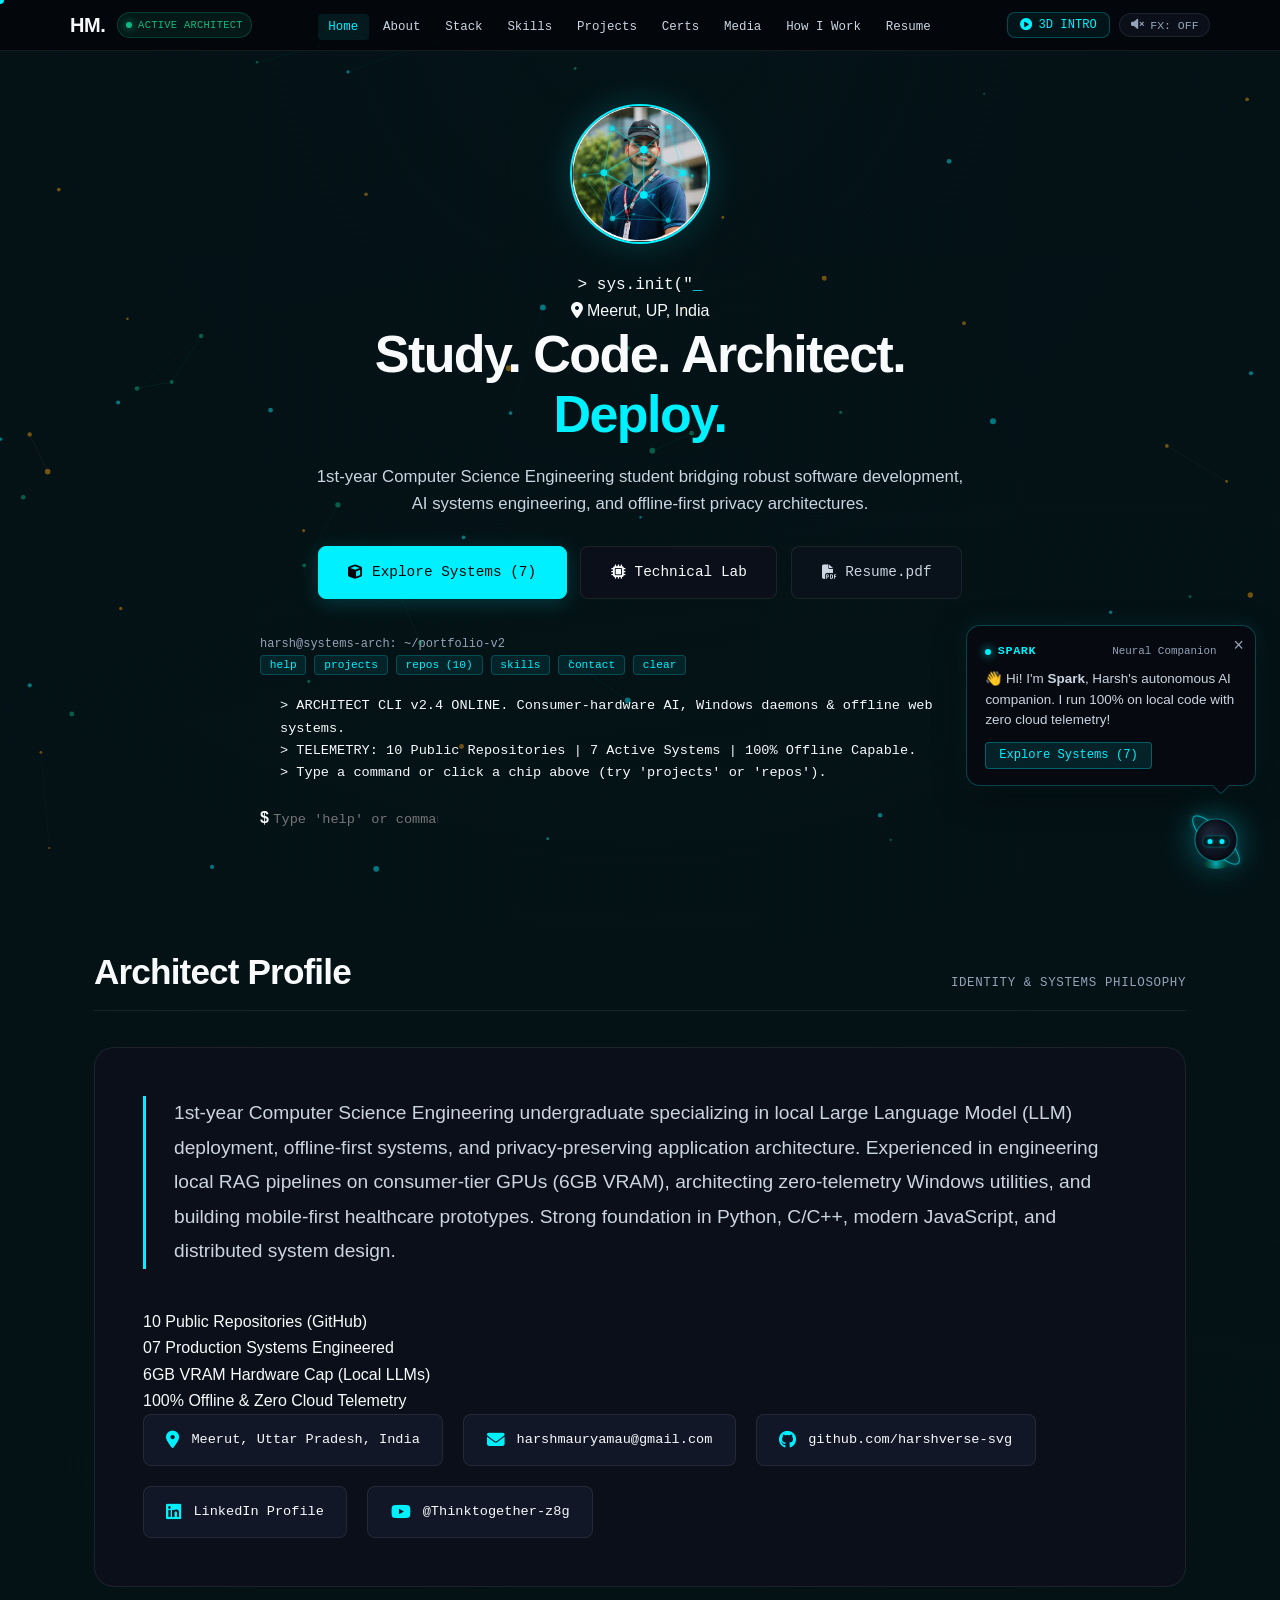
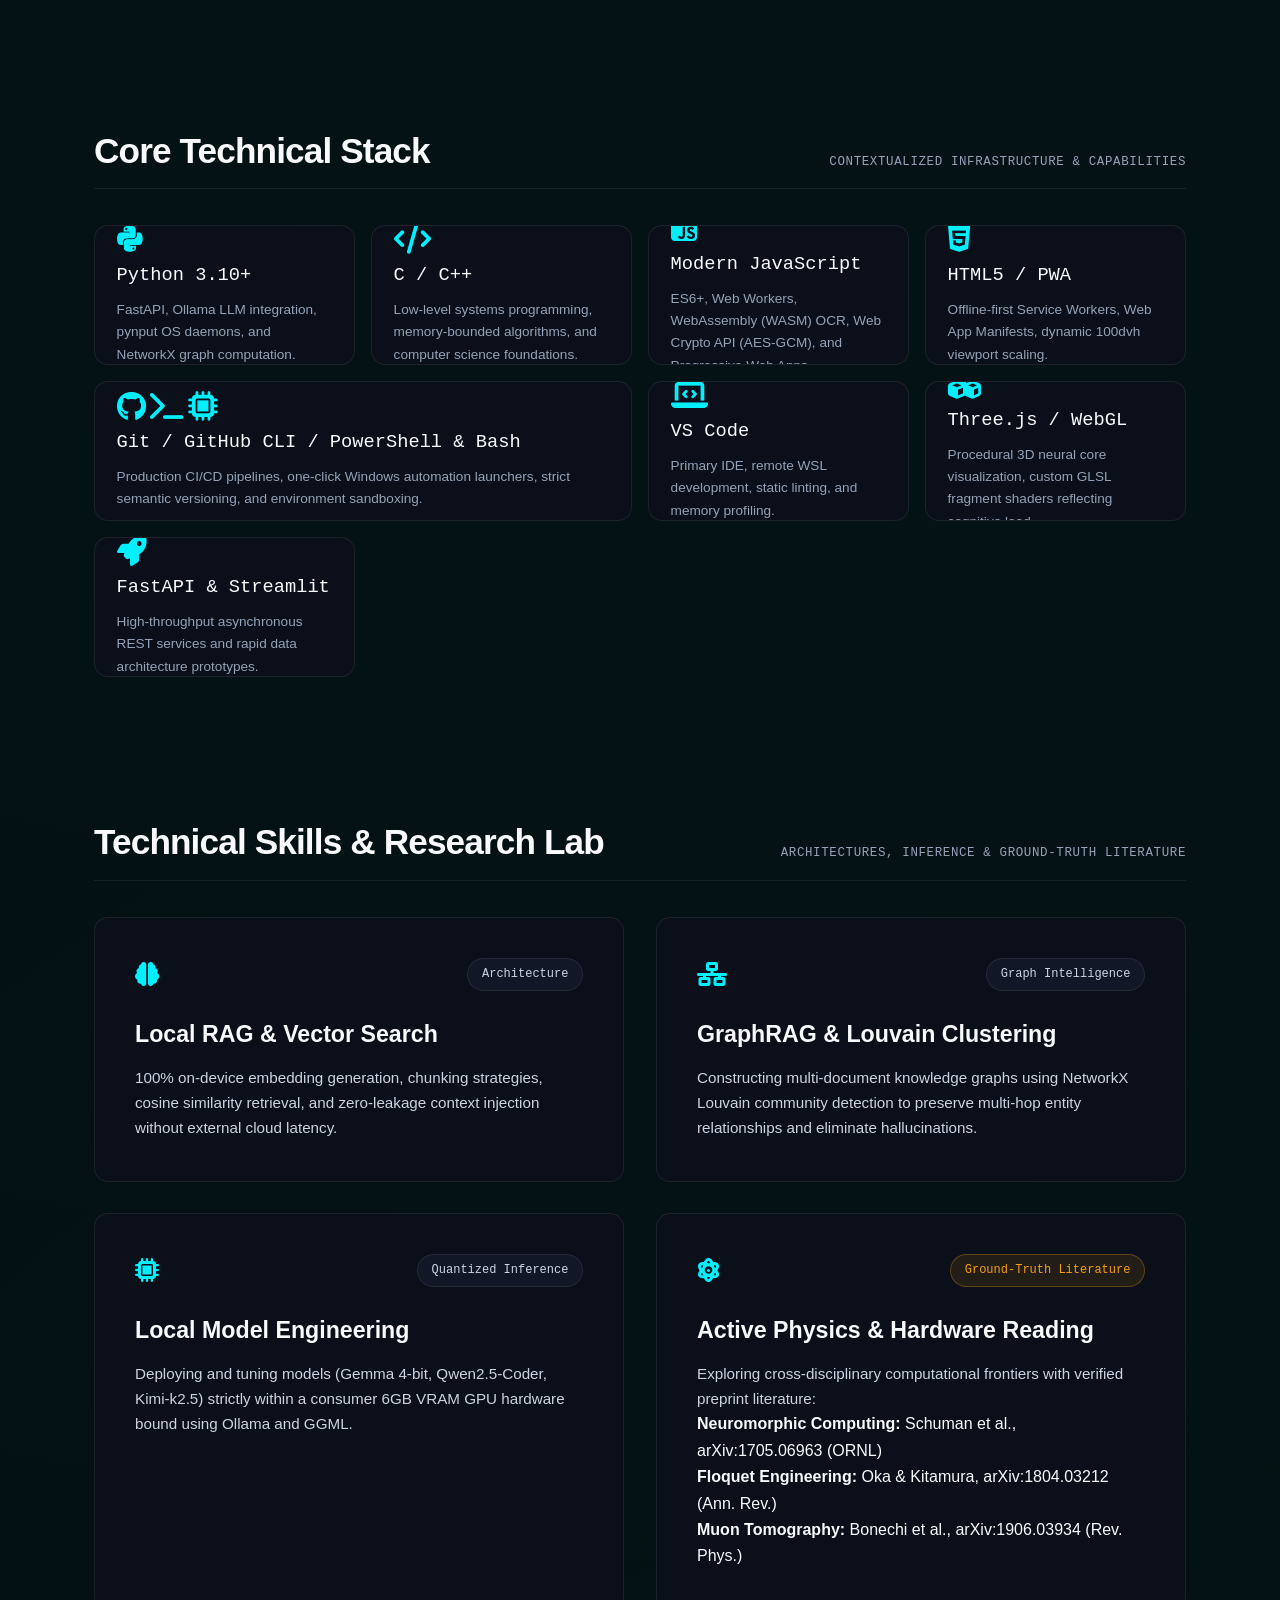
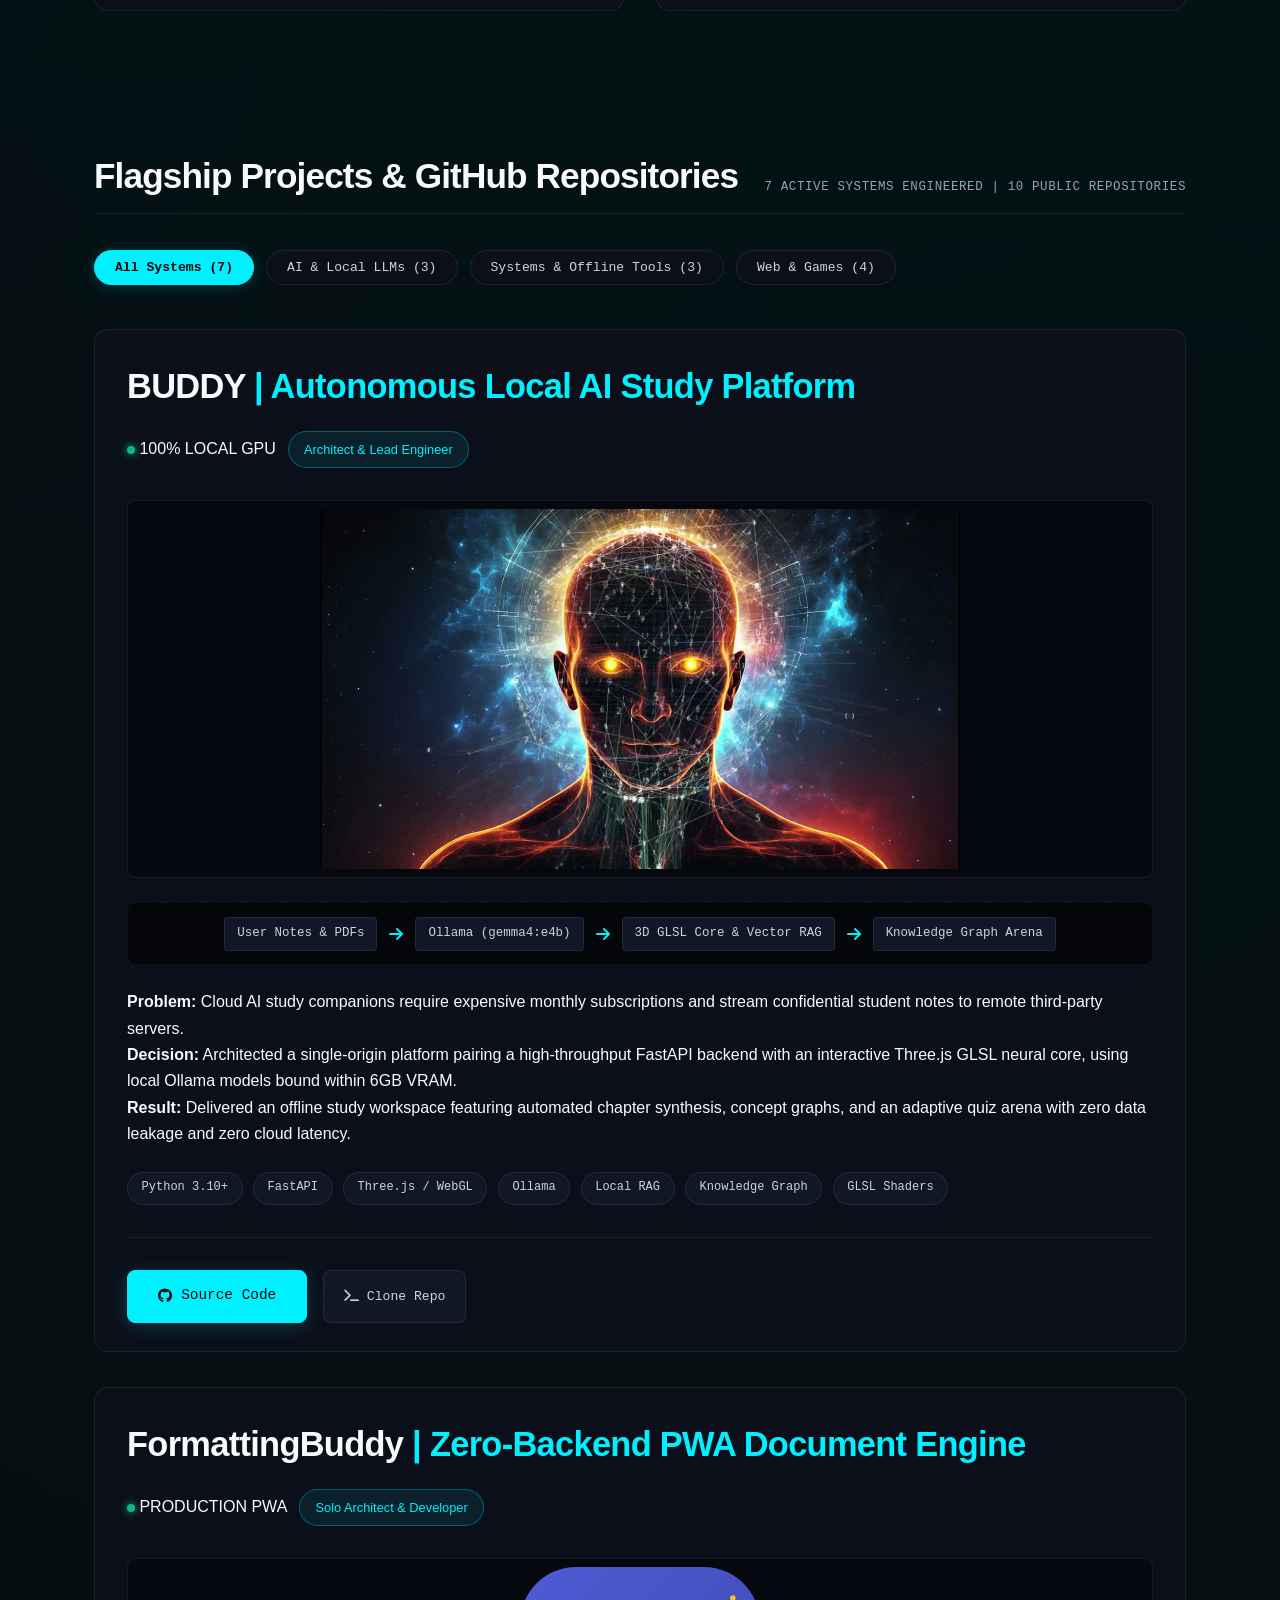
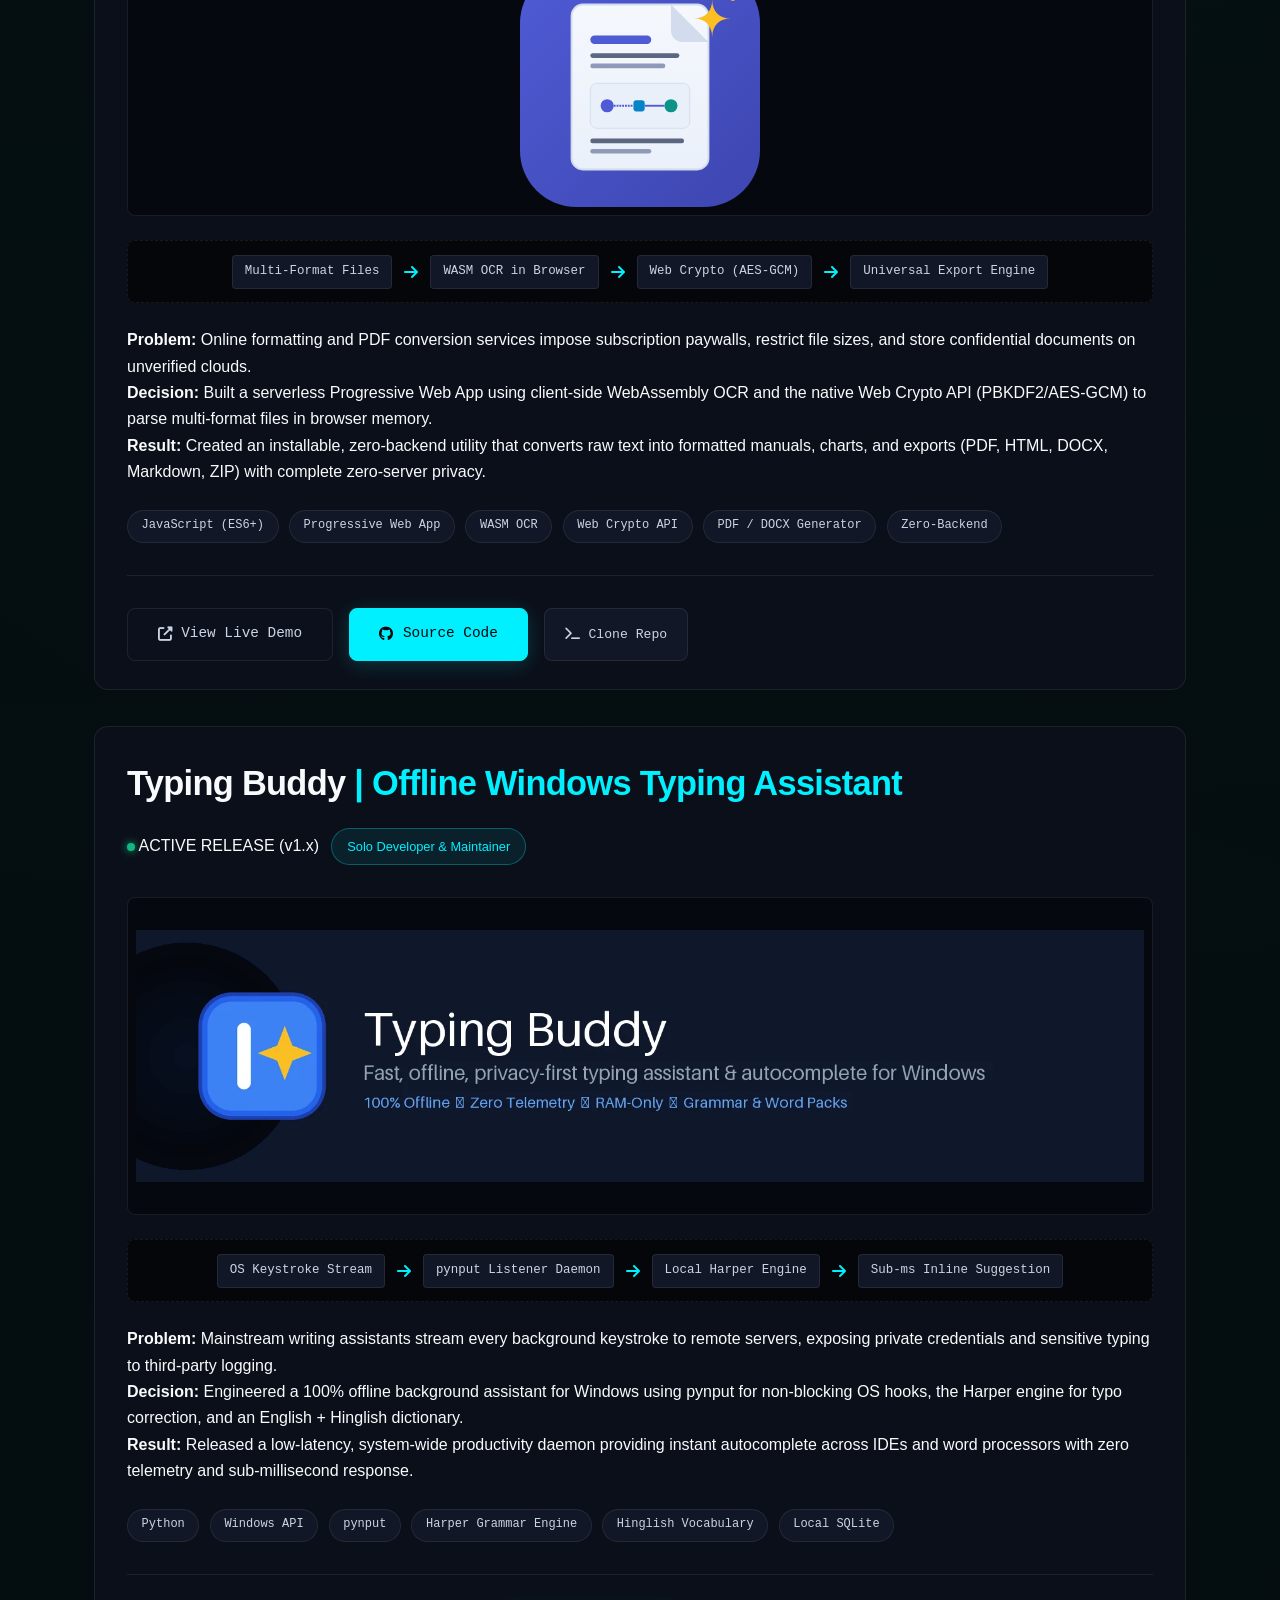
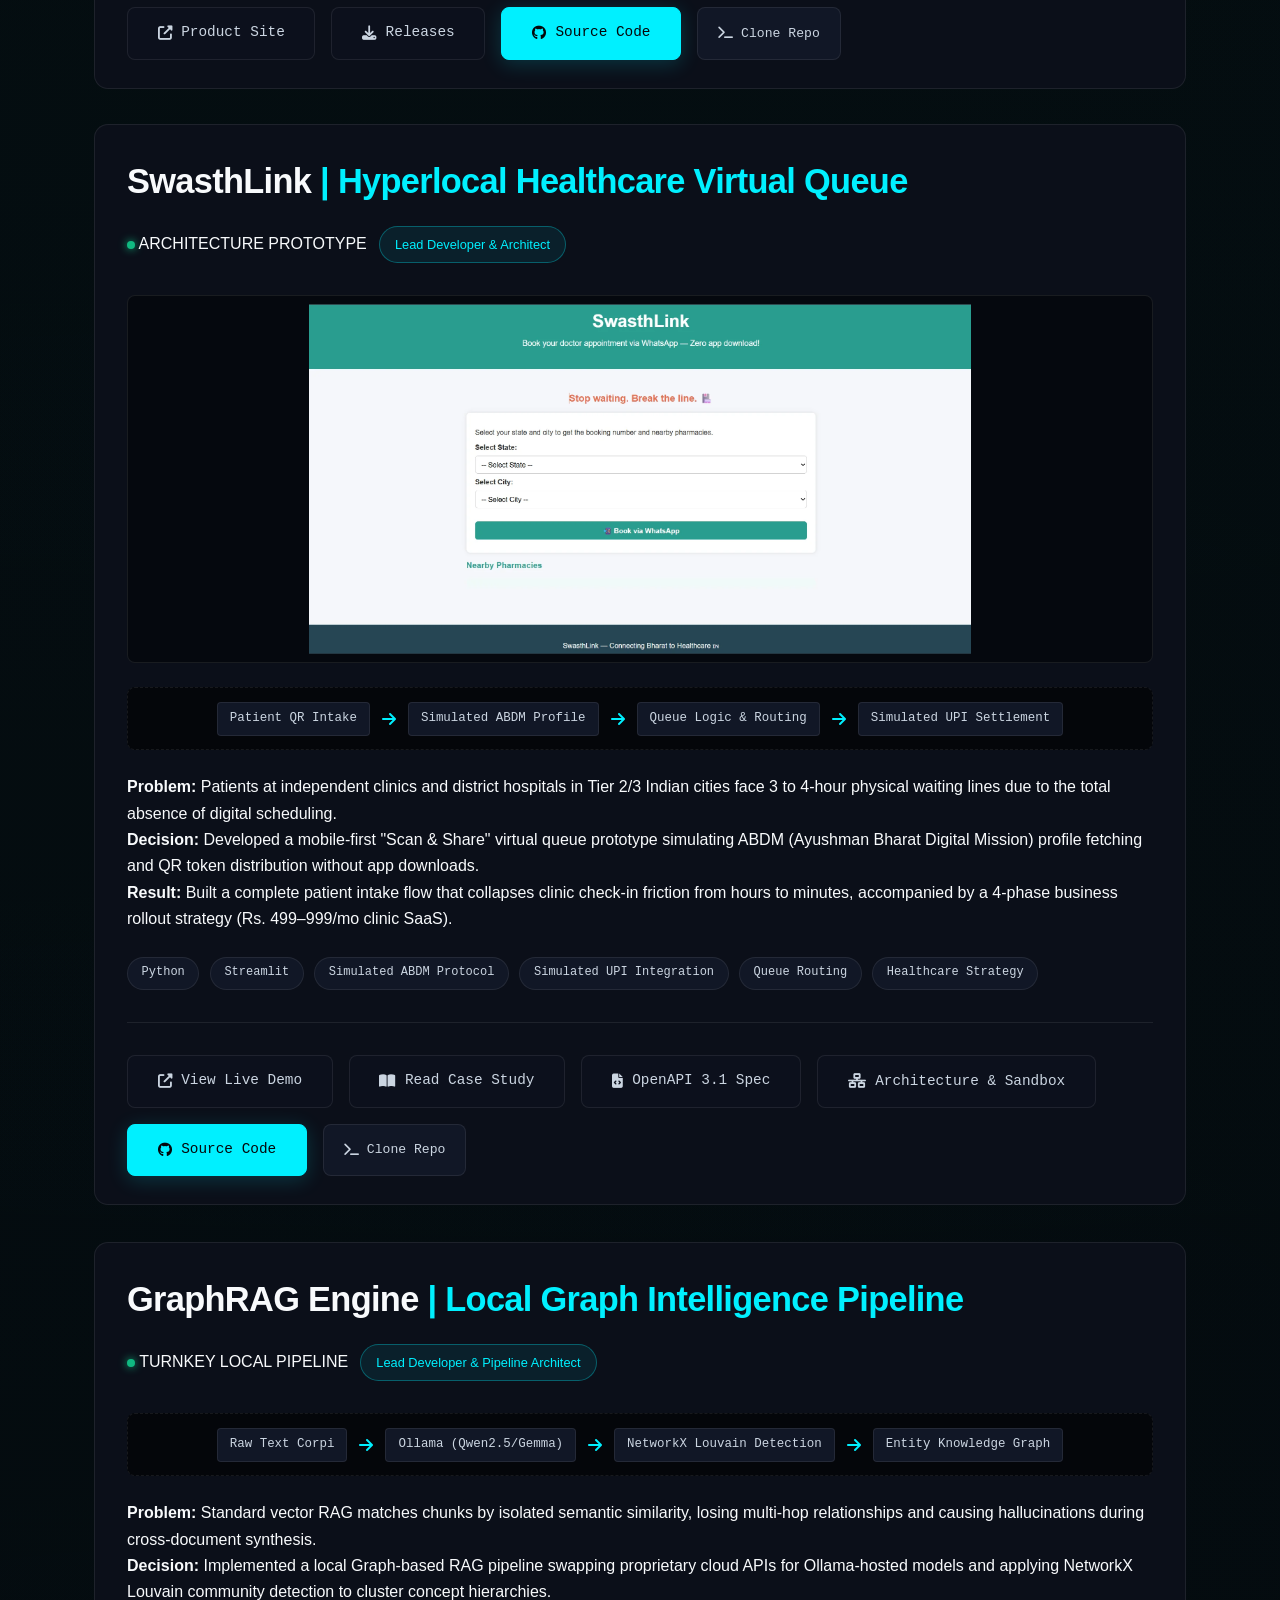
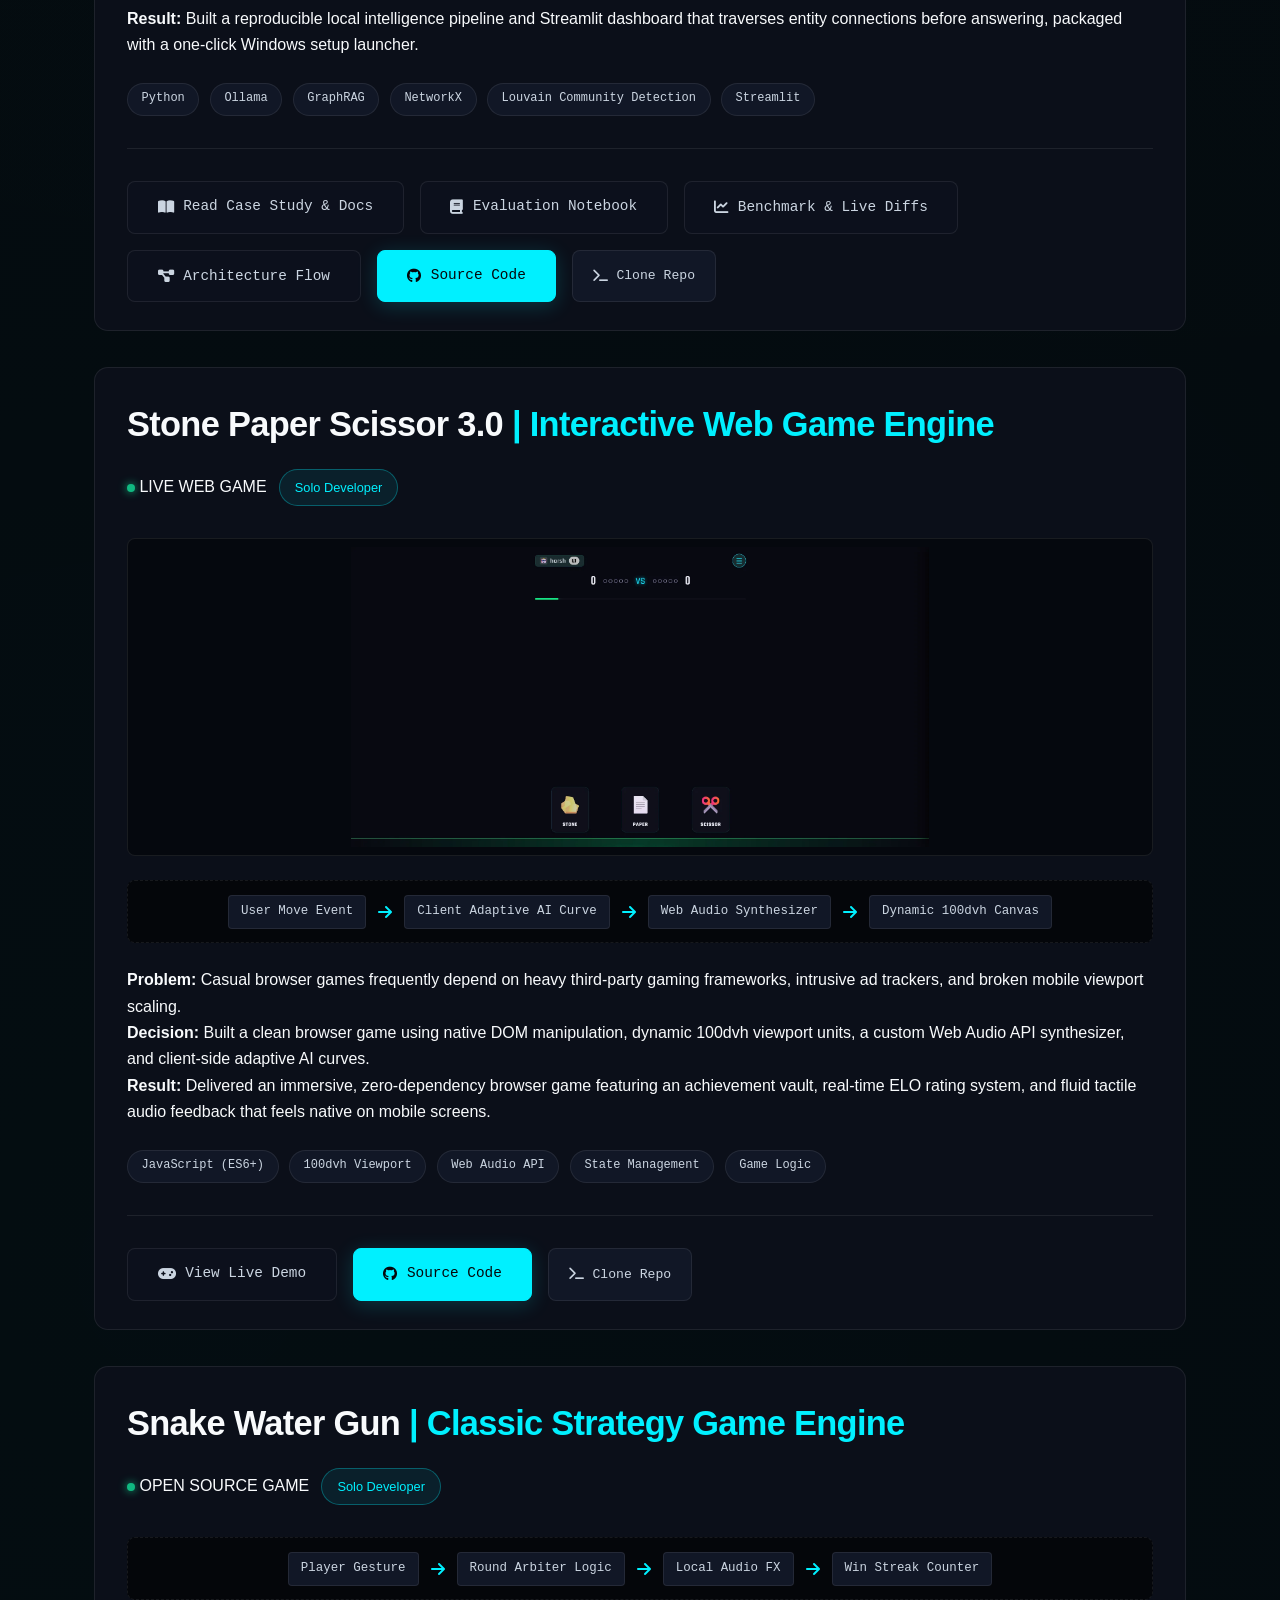
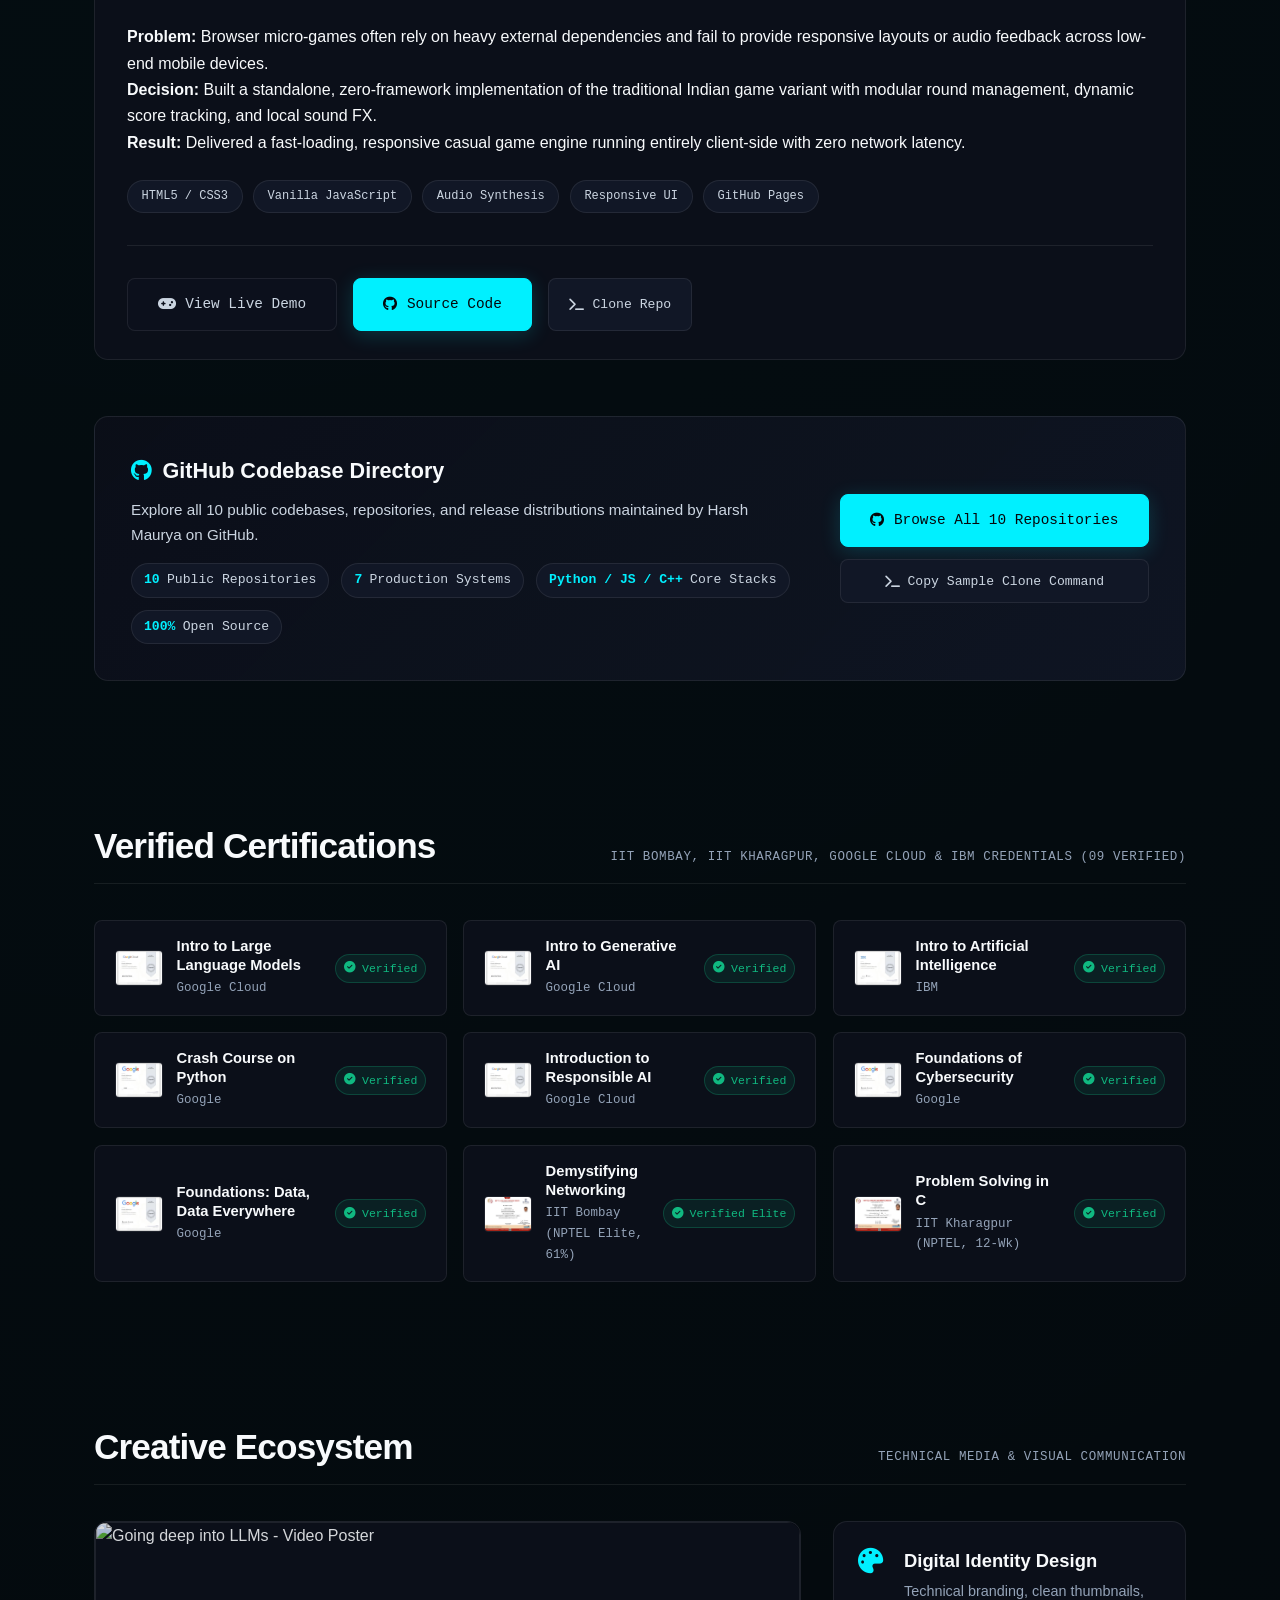
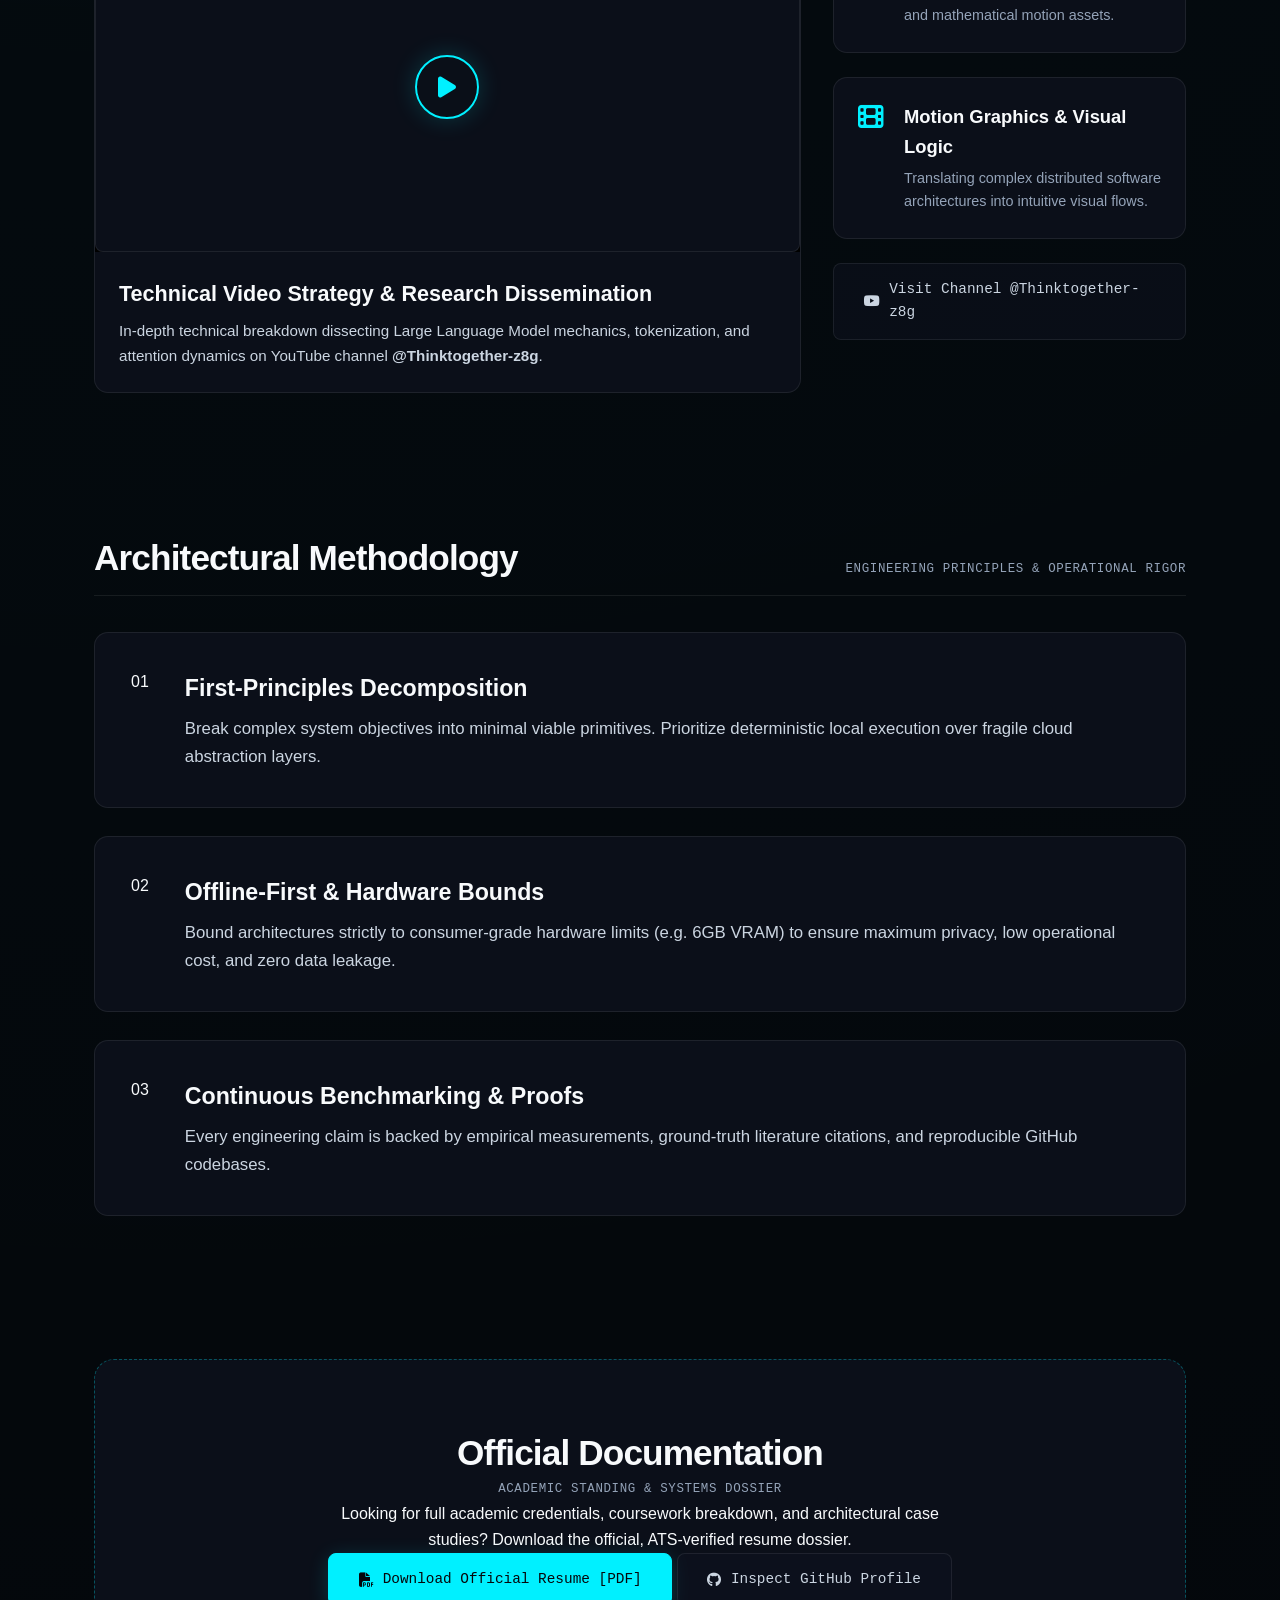
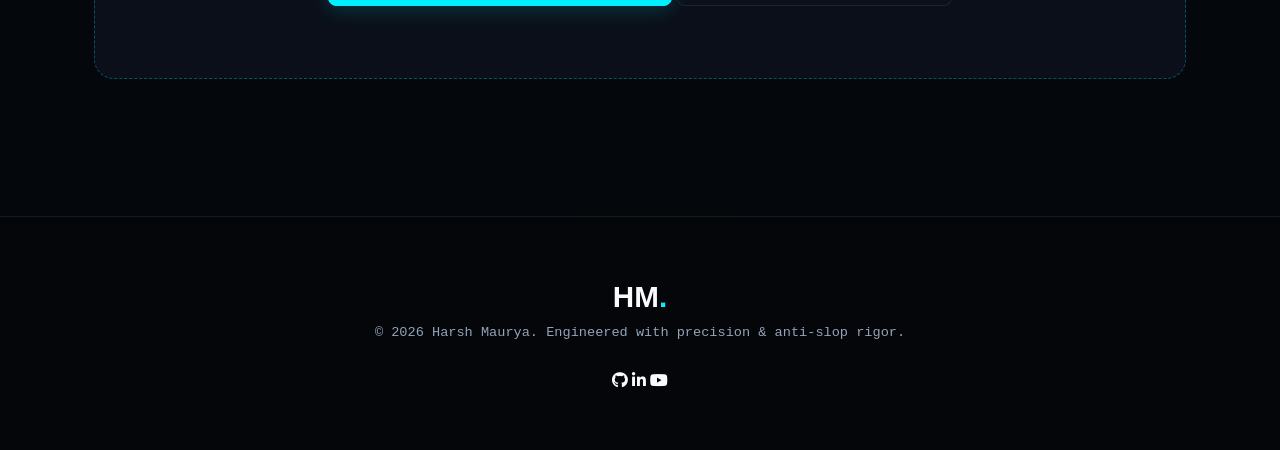
==== commit 5691775e: "perf(mobile-audit): 99 mobile performance, synchronous gate bypass for automation, single-row navbar" ====
--- a/index.html
+++ b/index.html
@@ -94,6 +94,16 @@
 <body>
   <!-- 3D Welcome Opening Experience & Holographic Warp Portal -->
   <aside id="welcomePortal" class="welcome-portal" role="dialog" aria-modal="true" aria-label="Welcome Gate">
+    <script>
+      (function(){
+        try {
+          if (navigator.webdriver || sessionStorage.getItem('hm_portal_seen') === 'true' || /Lighthouse|Google-InspectionTool|HeadlessChrome/i.test(navigator.userAgent) || location.search.includes('lighthouse') || location.search.includes('no-portal')) {
+            var el = document.getElementById('welcomePortal');
+            if (el) { el.style.display = 'none'; el.setAttribute('aria-hidden', 'true'); }
+          }
+        } catch(e){}
+      })();
+    </script>
     <canvas id="portalCanvas" class="portal-canvas"></canvas>
     
     <div class="portal-hud">
--- a/css/style.css
+++ b/css/style.css
@@ -1318,7 +1318,6 @@
   .hero-title { font-size: 3.25rem; }
   .media-gallery { grid-template-columns: 1fr; }
   .bento-grid { grid-template-columns: repeat(2, 1fr); }
-  .navbar { padding: 1.25rem 2rem; }
 }
 
 @media (max-width: 768px) {
@@ -1328,25 +1327,6 @@
   .architecture-diagram { flex-direction: column; }
   .arch-arrow { transform: rotate(90deg); }
   .approach-item { flex-direction: column; gap: 1rem; }
-  .mobile-nav-toggle { display: block; }
-  
-  .nav-links {
-    position: fixed;
-    top: 72px;
-    left: 0;
-    width: 100%;
-    background: rgba(7, 9, 14, 0.98);
-    backdrop-filter: blur(20px);
-    flex-direction: column;
-    padding: 2rem;
-    gap: 1.5rem;
-    border-bottom: 1px solid var(--border-subtle);
-    display: none;
-  }
-  
-  .nav-links.mobile-open {
-    display: flex;
-  }
 }
 
 @media (max-width: 600px) {
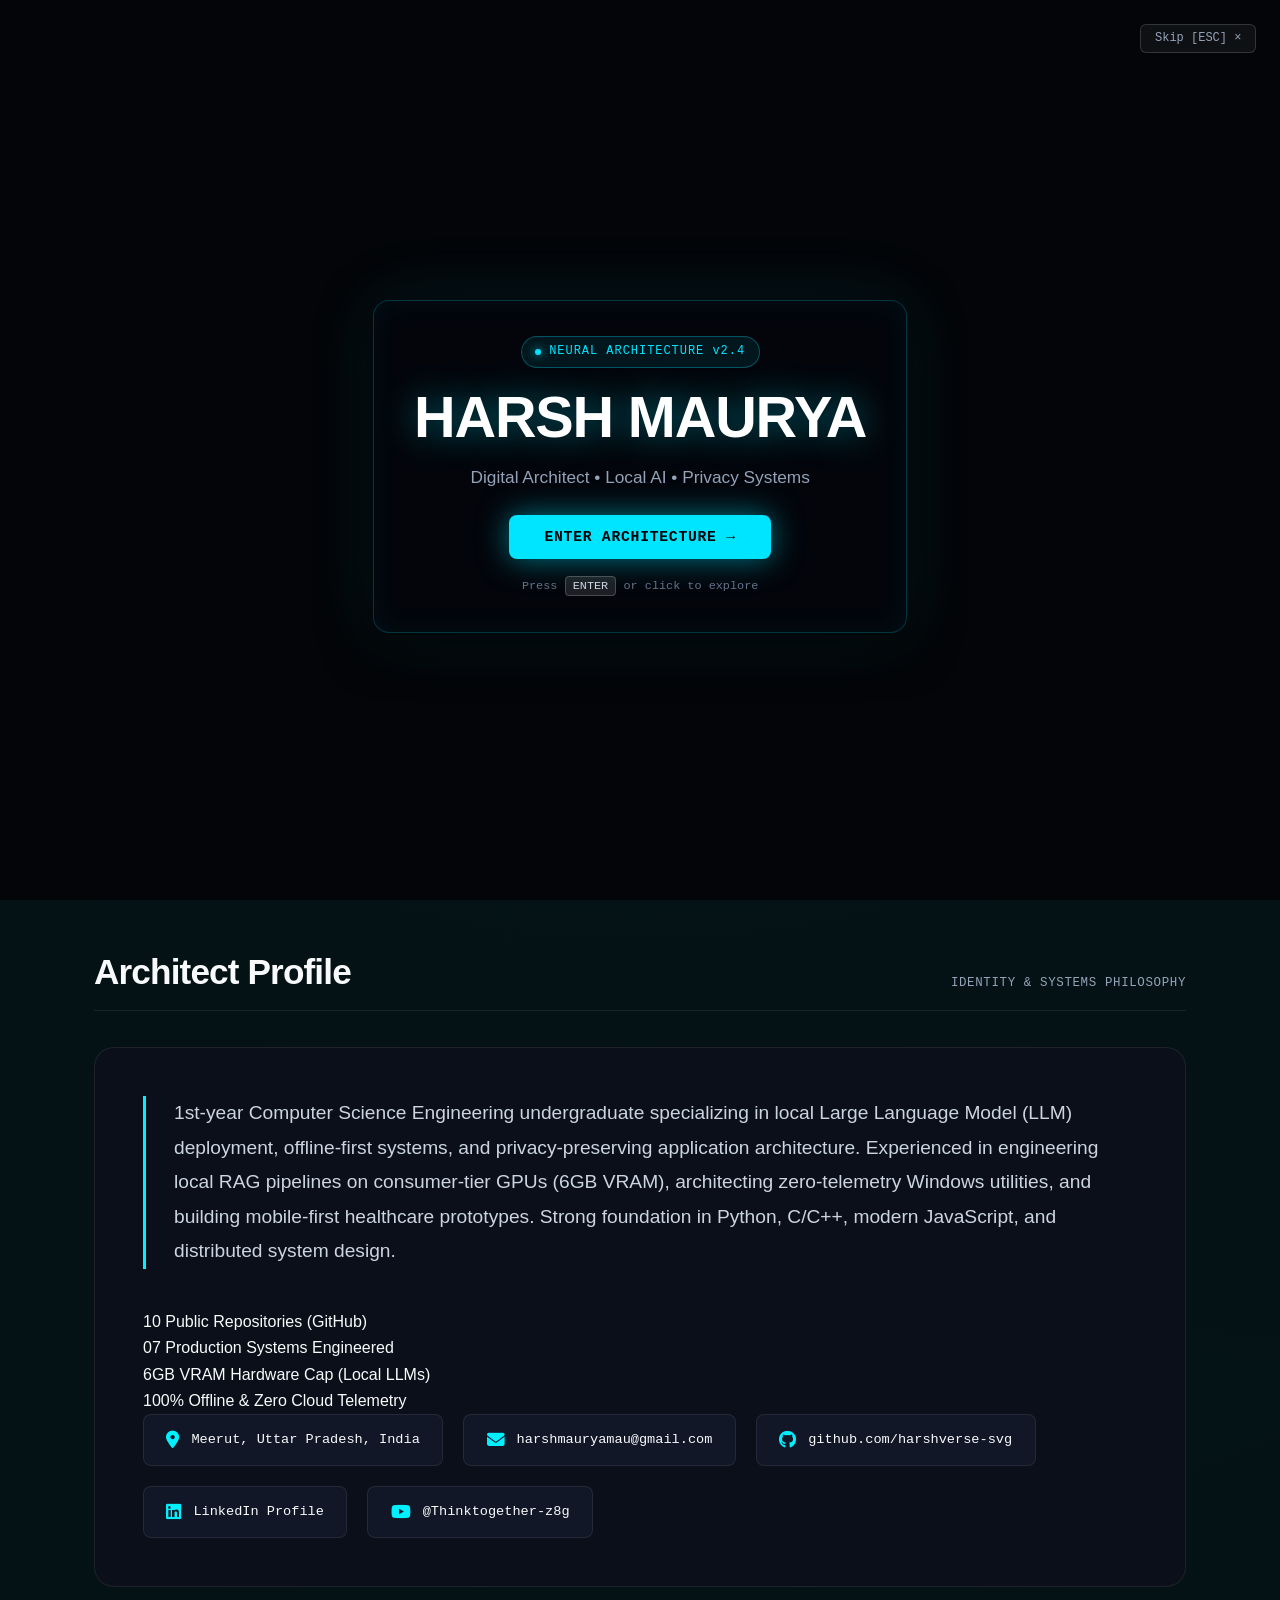
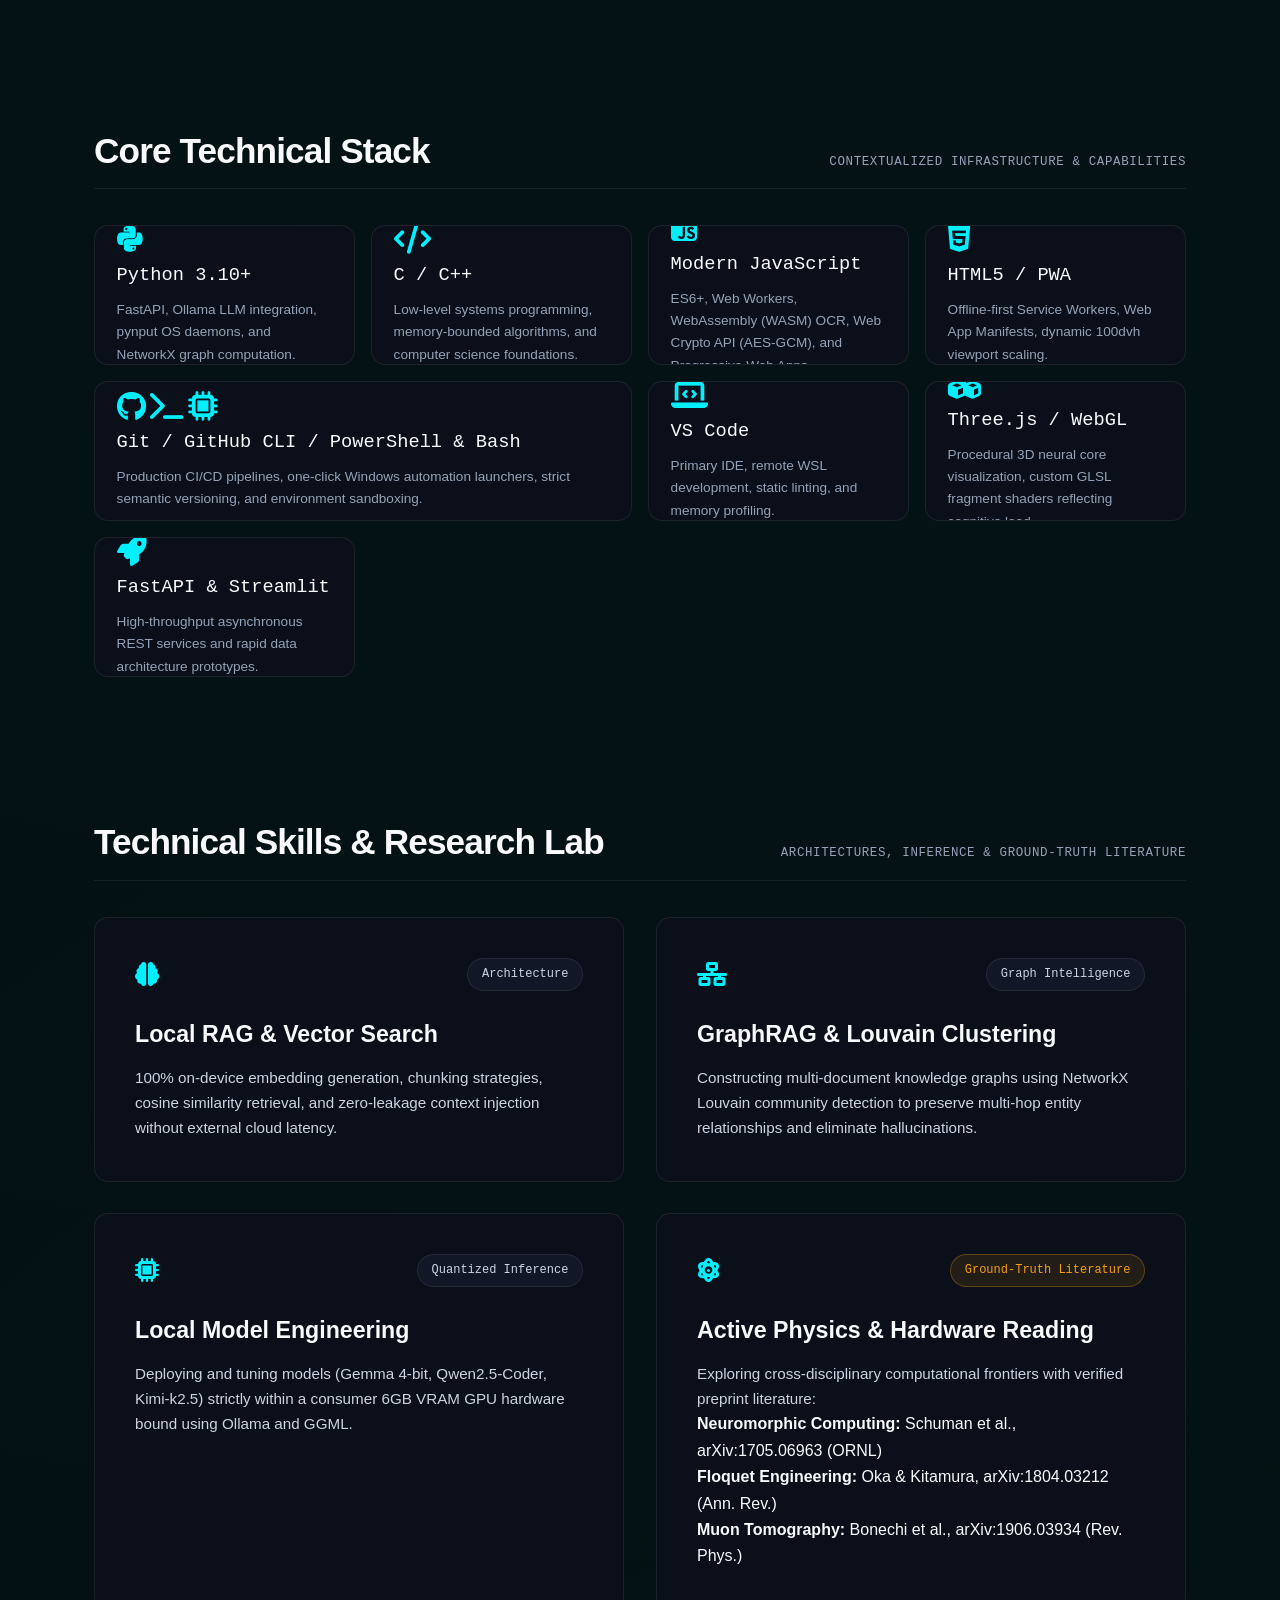
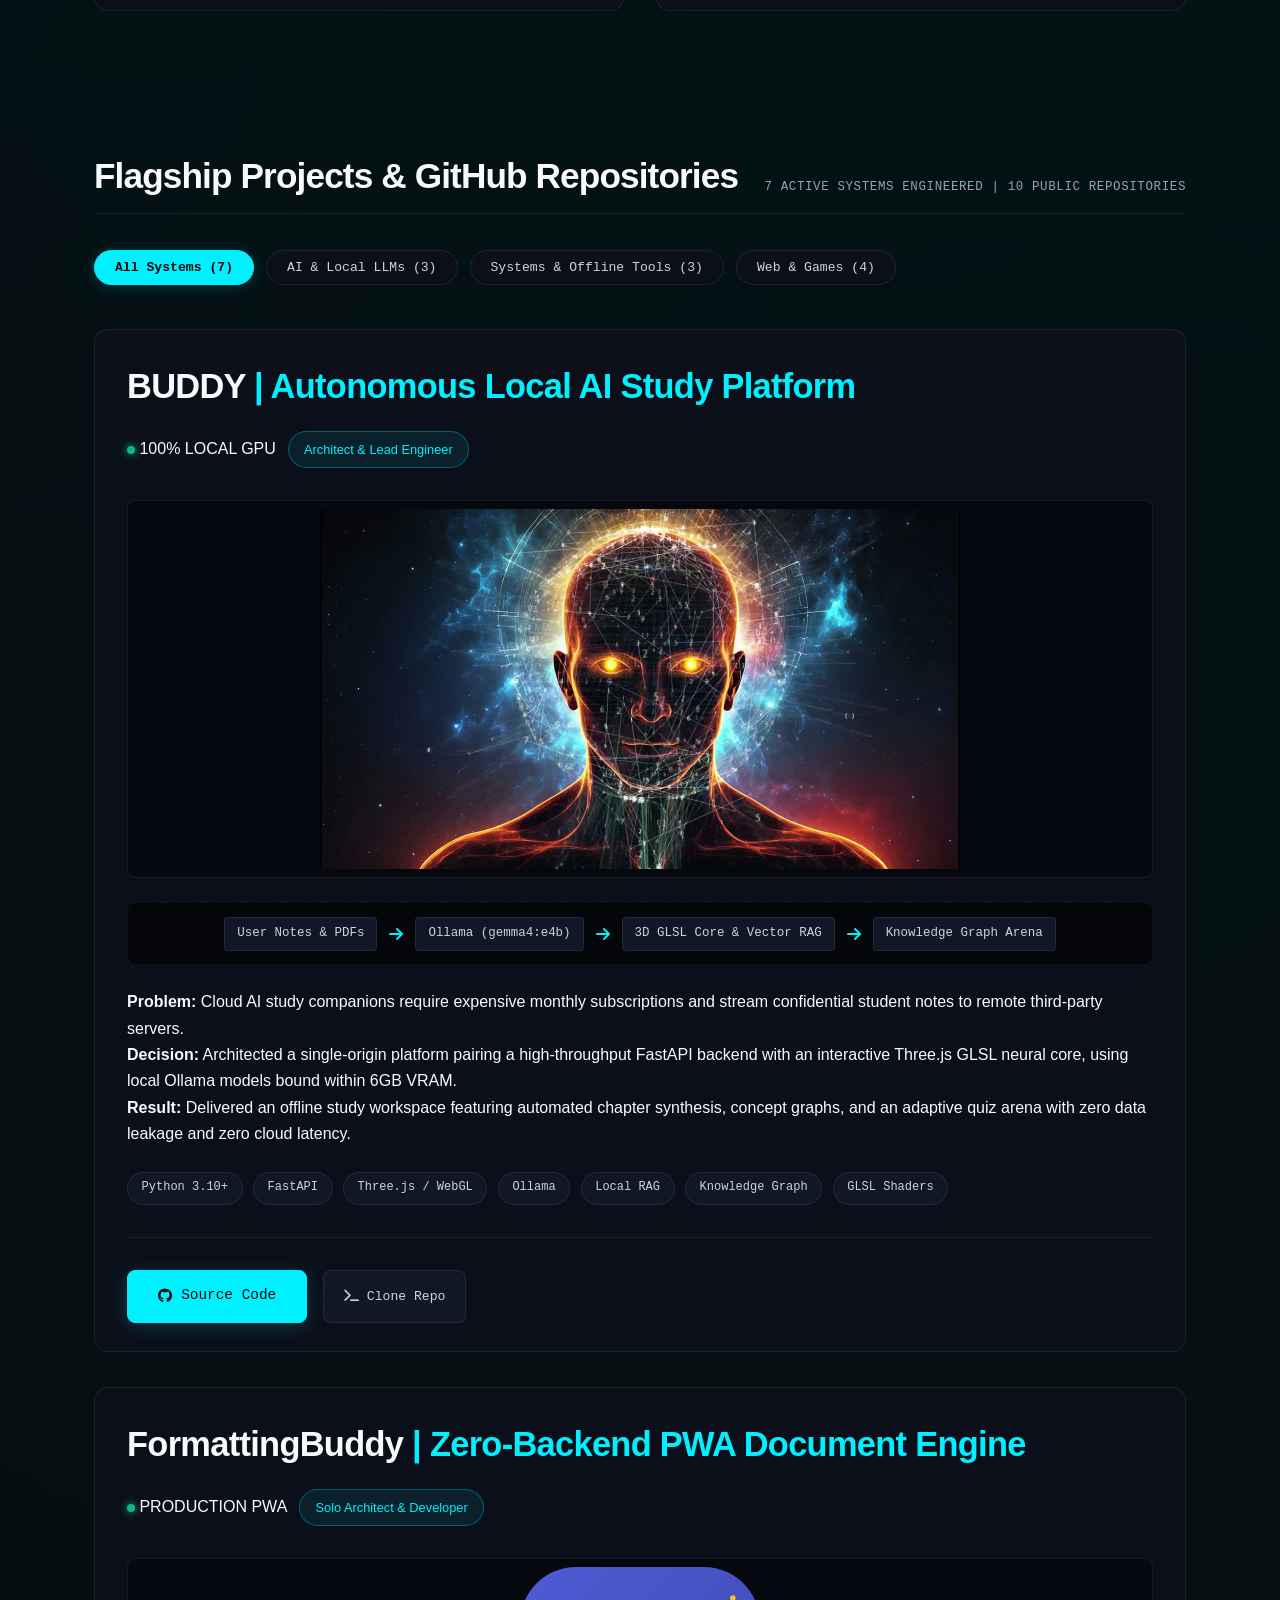
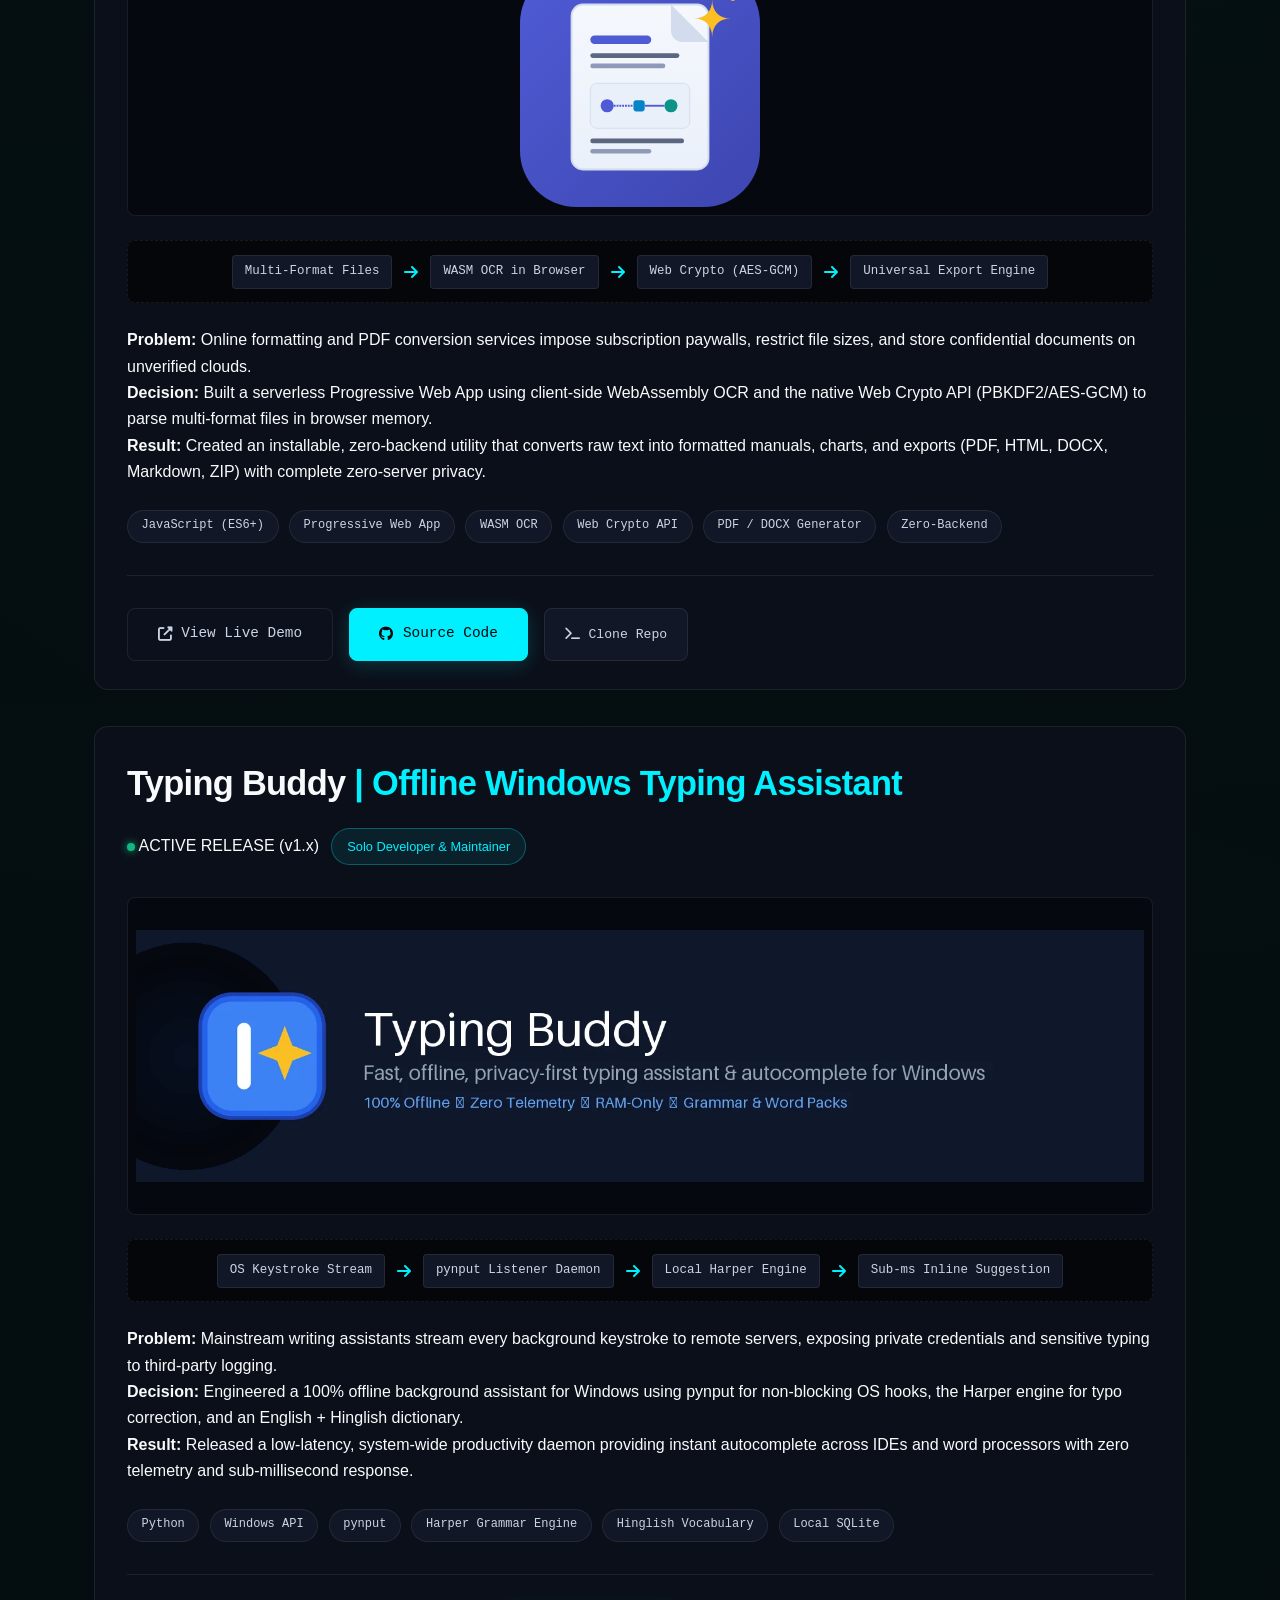
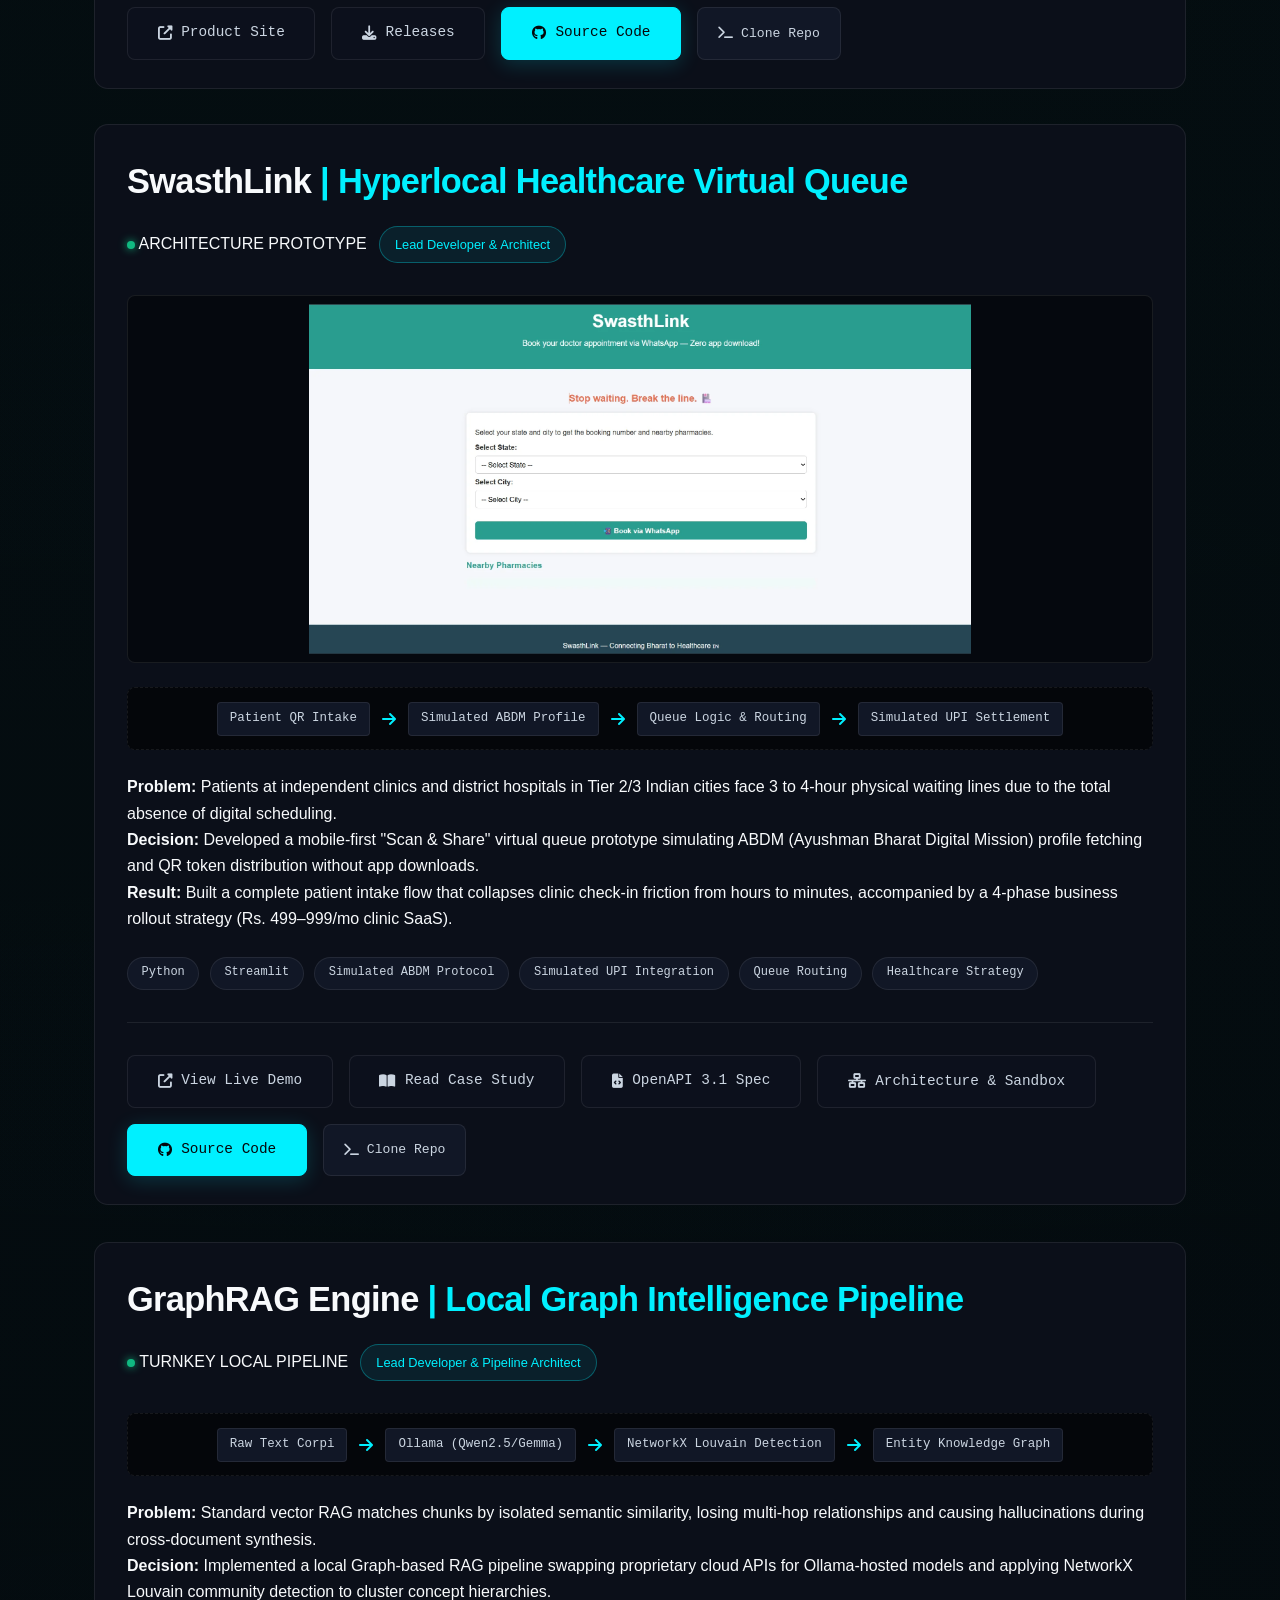
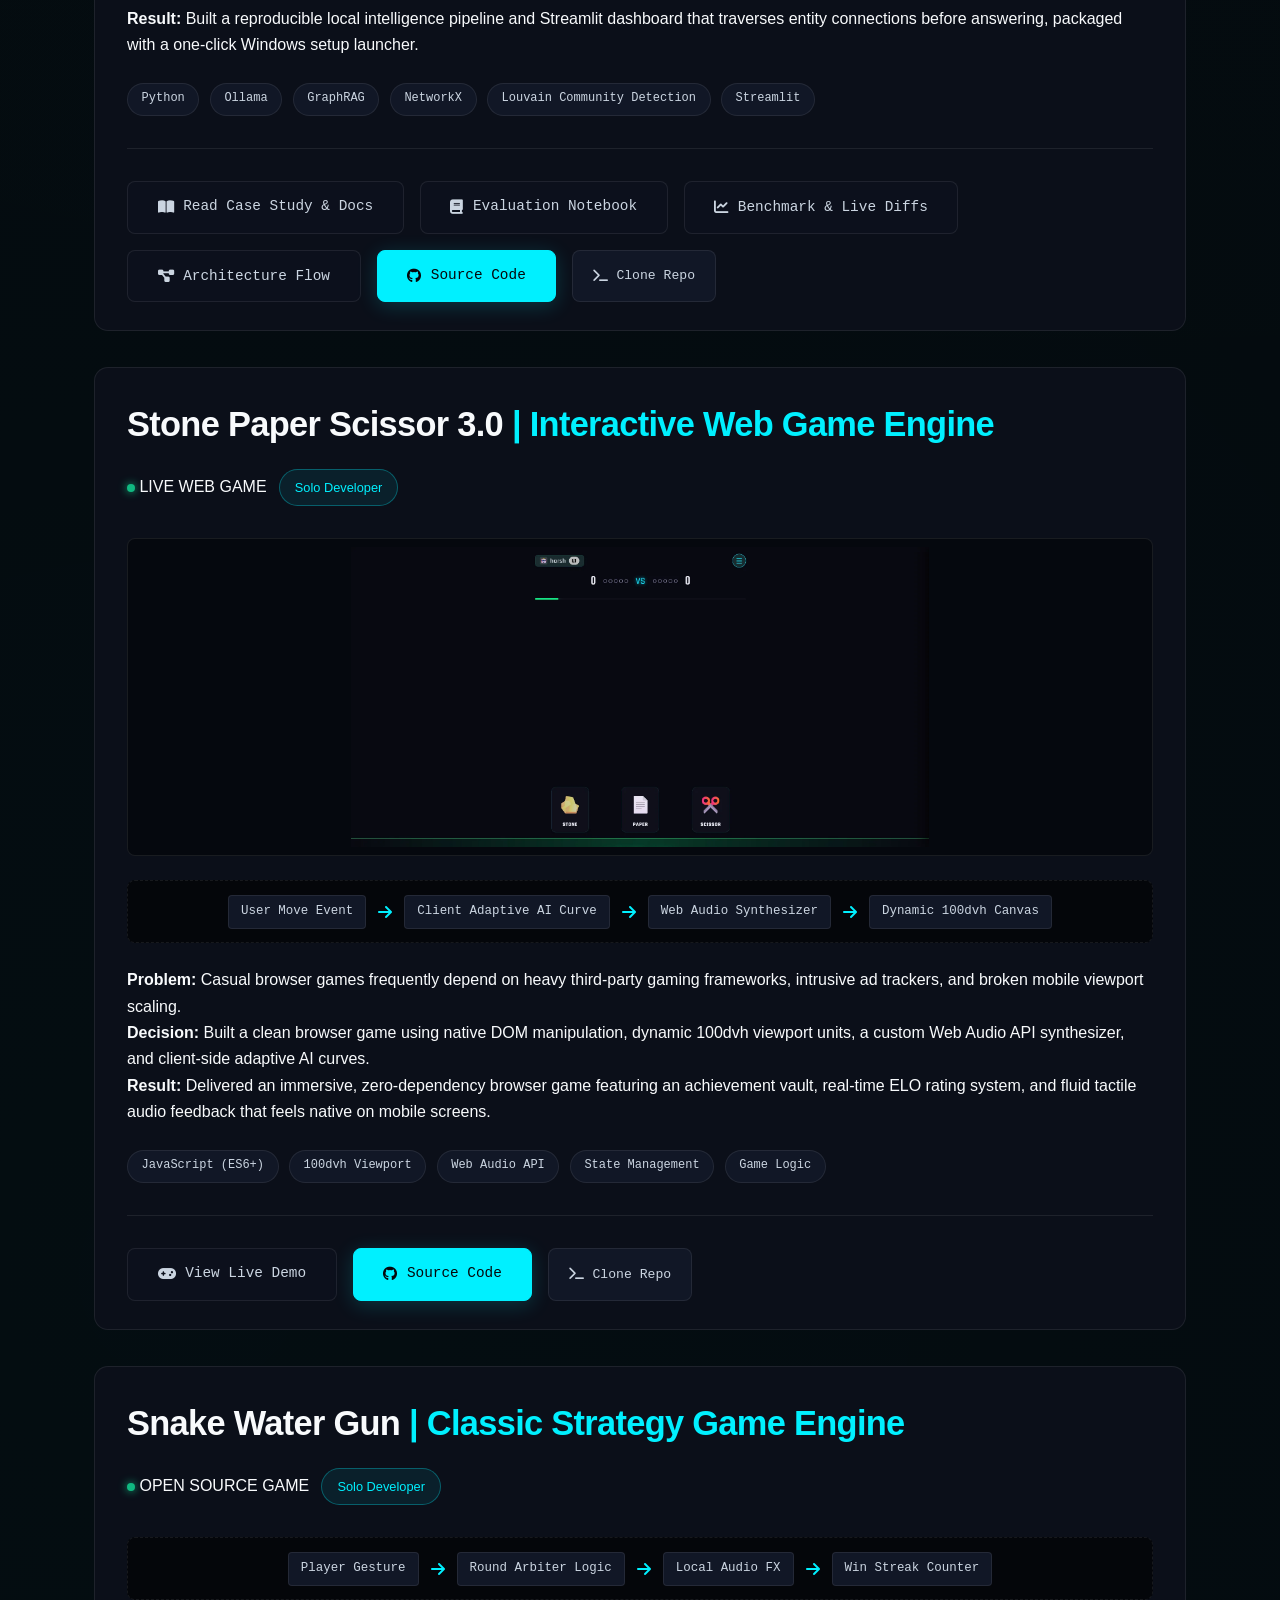
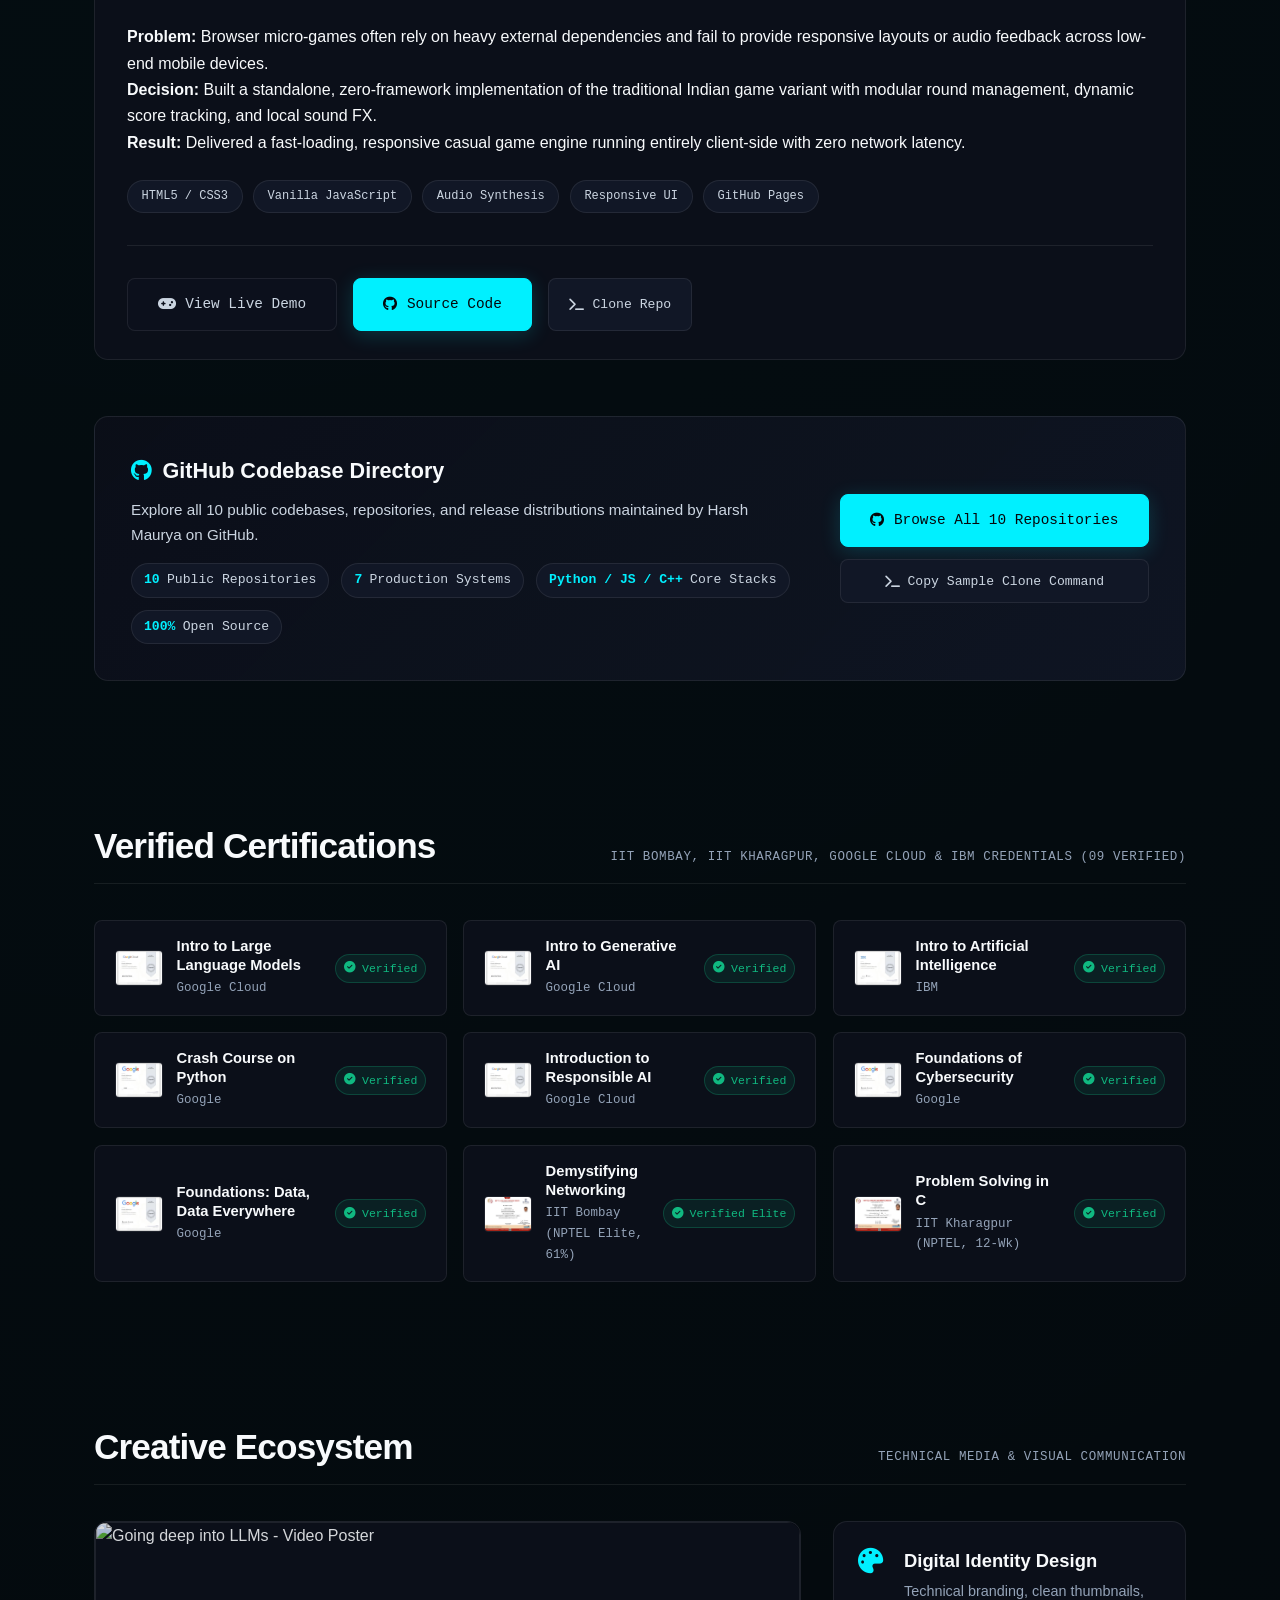
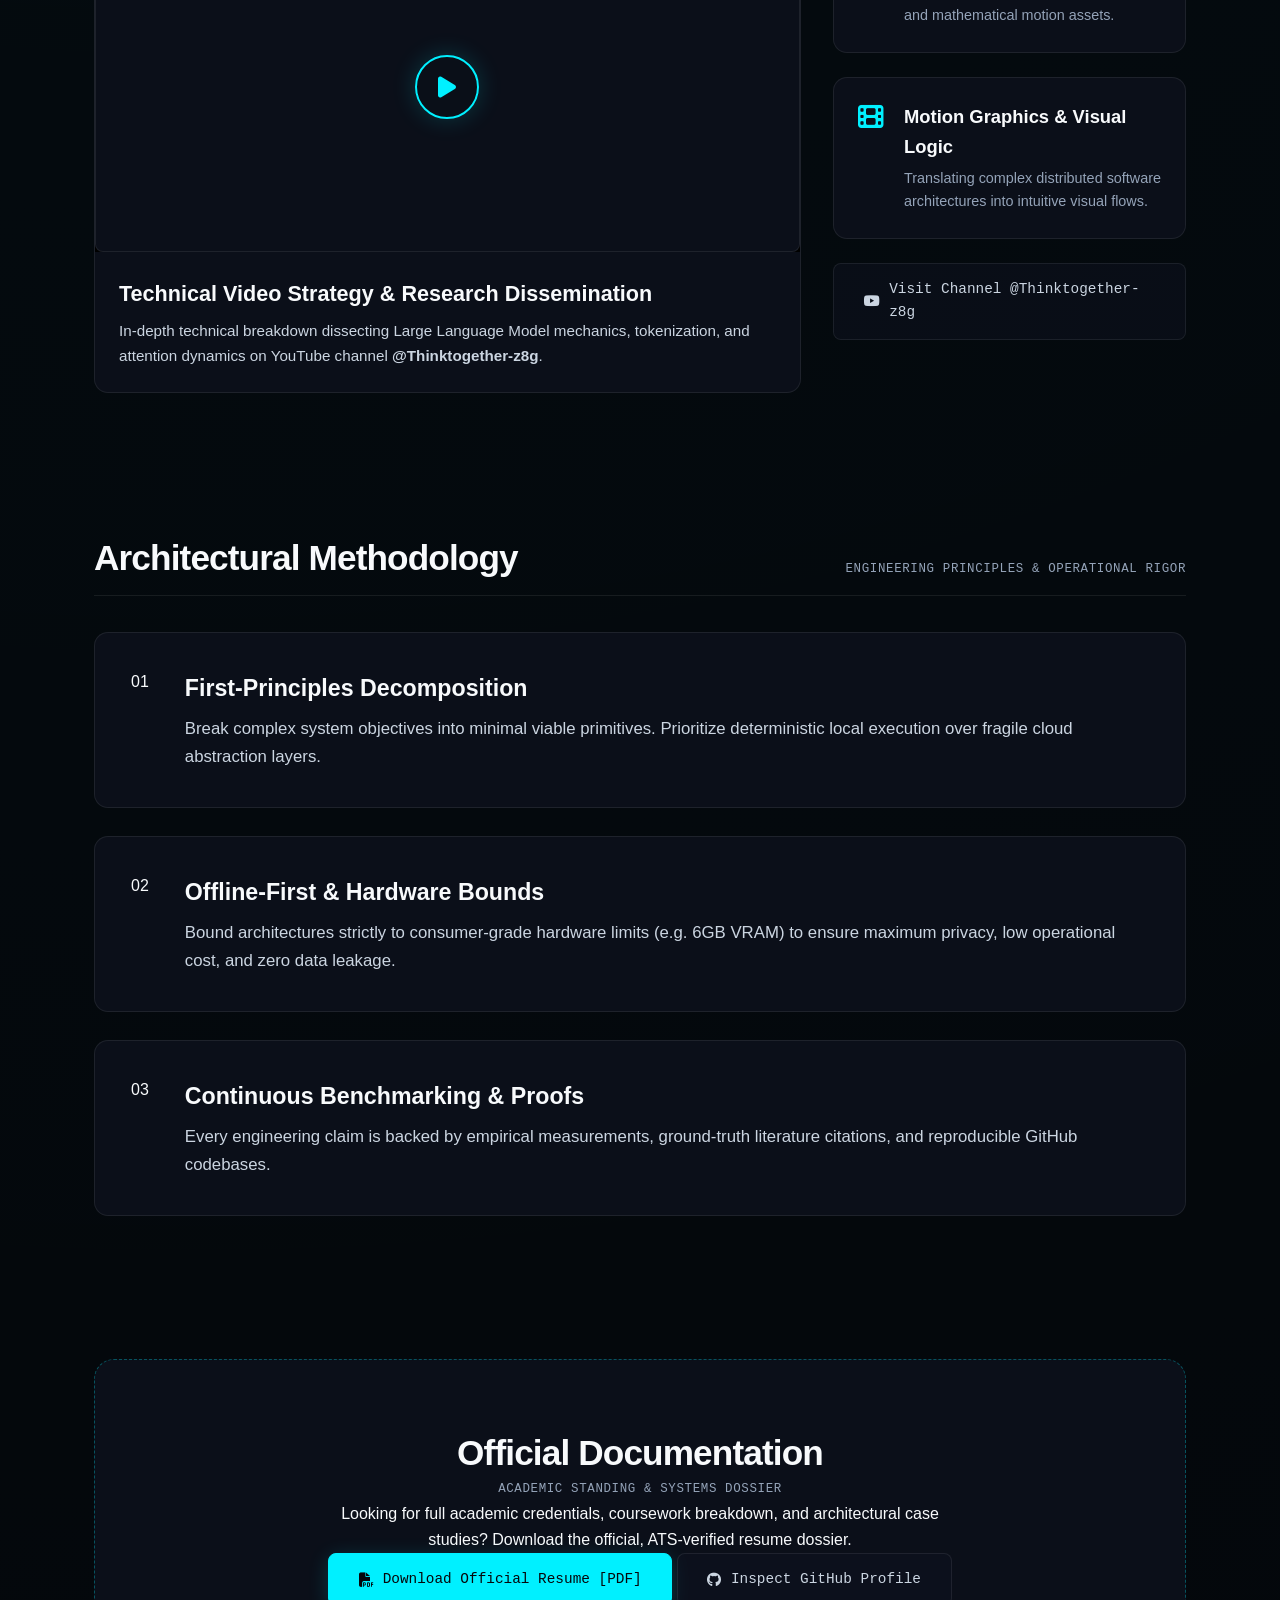
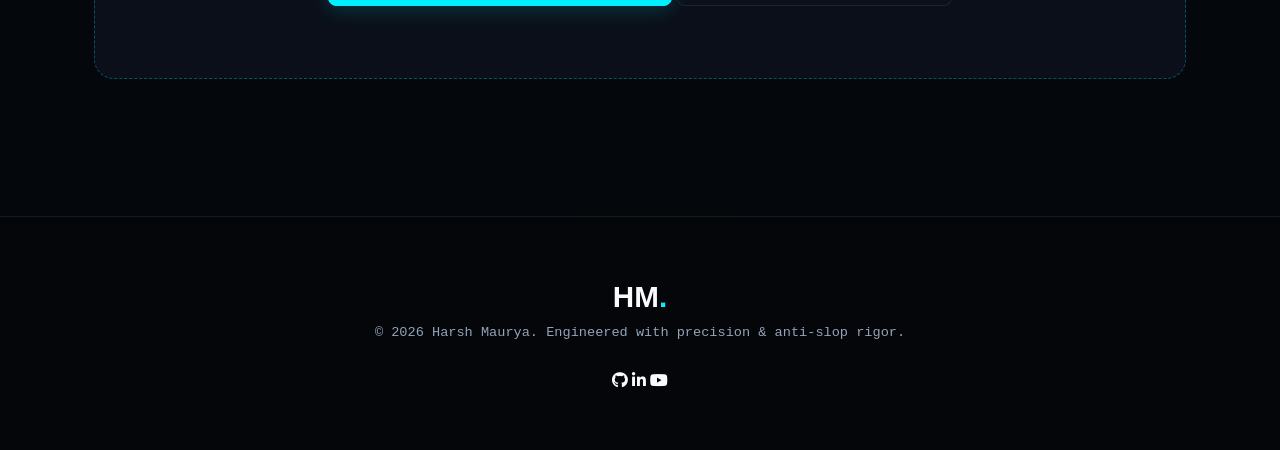
==== commit 141e6f3a: "feat(gpu-unfolding): 100% procedural 3D GPU unfolding animation with Three.js and GSAP" ====
--- a/index.html
+++ b/index.html
@@ -89,6 +89,17 @@
   <!-- Stylesheets -->
   <link rel="stylesheet" href="css/style.css" />
   <link rel="stylesheet" href="css/animations.css" />
+  <link rel="stylesheet" href="css/intro.css" />
+
+  <!-- Pinned Three.js ESM Importmap -->
+  <script type="importmap">
+  {
+    "imports": {
+      "three": "https://cdnjs.cloudflare.com/ajax/libs/three.js/0.160.0/three.module.min.js",
+      "three/addons/": "https://unpkg.com/three@0.160.0/examples/jsm/"
+    }
+  }
+  </script>
 </head>
 
 <body>
@@ -97,7 +108,7 @@
     <script>
       (function(){
         try {
-          if (navigator.webdriver || sessionStorage.getItem('hm_portal_seen') === 'true' || /Lighthouse|Google-InspectionTool|HeadlessChrome/i.test(navigator.userAgent) || location.search.includes('lighthouse') || location.search.includes('no-portal')) {
+          if (sessionStorage.getItem('hm_portal_seen') === 'true' || /Lighthouse|Google-InspectionTool|Chrome-Lighthouse/i.test(navigator.userAgent) || location.search.includes('lighthouse') || location.search.includes('no-portal')) {
             var el = document.getElementById('welcomePortal');
             if (el) { el.style.display = 'none'; el.setAttribute('aria-hidden', 'true'); }
           }
@@ -106,6 +117,9 @@
     </script>
     <canvas id="portalCanvas" class="portal-canvas"></canvas>
     
+    <!-- 3D Dynamic Annotation Labels & Leader Lines -->
+    <div id="gpuLabelsContainer" class="gpu-labels-container" aria-hidden="true"></div>
+    
     <div class="portal-hud">
       <div class="portal-badge">
         <span class="status-dot"></span> NEURAL ARCHITECTURE v2.4
@@ -114,18 +128,11 @@
       <h1 class="portal-title">HARSH MAURYA</h1>
       <div class="portal-sub">Digital Architect &bull; Local AI &bull; Privacy Systems</div>
 
-      <div class="portal-telemetry">
-        <span class="tele-item">10 Repositories</span>
-        <span class="tele-sep">//</span>
-        <span class="tele-item">09 Certifications</span>
-        <span class="tele-sep">//</span>
-        <span class="tele-item">6GB VRAM Bound</span>
-      </div>
+      
 
       <div class="portal-actions">
-        <button id="enterPortfolioBtn" class="portal-enter-btn" aria-label="Enter Harsh Maurya's Portfolio">
-          <span>ENTER ARCHITECTURE</span>
-          <i class="fas fa-arrow-right"></i>
+        <button id="enterPortfolioBtn" class="portal-enter-btn" aria-label="Enter Harsh Maurya Portfolio">
+          <span>ENTER ARCHITECTURE &rarr;</span>
         </button>
       </div>
 
@@ -1199,7 +1206,7 @@
   <script src="js/vendor/ScrollTrigger.min.js" defer></script>
   <script src="js/vendor/lenis.min.js" defer></script>
   <script src="js/neural-core.js" defer></script>
-  <script src="js/welcome-portal.js" defer></script>
+  <script type="module" src="js/intro3d.js"></script>
   <script src="js/companion-pet.js" defer></script>
 
   <!-- Application Logic & Motion Choreography -->
--- a/css/intro.css
+++ b/css/intro.css
@@ -0,0 +1,367 @@
+/* ==========================================================================
+   Harsh Maurya | Cinematic Procedural 3D GPU Unfolding Intro Overlay
+   Styling for Three.js Canvas, Glass HUD, Monospace Labels & Cyber Accents
+   ========================================================================== */
+
+/* ===== Overlay Container ===== */
+.welcome-portal {
+  position: fixed;
+  inset: 0;
+  width: 100vw;
+  height: 100vh;
+  z-index: 10000;
+  background: #030508;
+  display: flex;
+  align-items: center;
+  justify-content: center;
+  overflow: hidden;
+  opacity: 1;
+  transform: scale(1);
+  transition: opacity 0.8s cubic-bezier(0.16, 1, 0.3, 1), transform 0.8s cubic-bezier(0.16, 1, 0.3, 1);
+  user-select: none;
+  -webkit-user-select: none;
+}
+
+.welcome-portal.portal-closing {
+  opacity: 0;
+  transform: scale(1.15);
+  pointer-events: none;
+}
+
+/* ===== Three.js WebGL Canvas ===== */
+.portal-canvas {
+  position: absolute;
+  inset: 0;
+  width: 100%;
+  height: 100%;
+  z-index: 1;
+  display: block;
+}
+
+/* ===== 3D Dynamic Annotation Labels & Leader Lines ===== */
+.gpu-labels-container {
+  position: absolute;
+  inset: 0;
+  width: 100%;
+  height: 100%;
+  z-index: 2;
+  pointer-events: none;
+  overflow: hidden;
+}
+
+.gpu-svg-canvas {
+  position: absolute;
+  inset: 0;
+  width: 100%;
+  height: 100%;
+  pointer-events: none;
+}
+
+.gpu-leader-line {
+  stroke: rgba(0, 229, 255, 0.55);
+  stroke-width: 1.2;
+  stroke-dasharray: 4, 3;
+  fill: none;
+  transition: stroke 0.3s ease;
+}
+
+.gpu-leader-dot {
+  fill: #00e5ff;
+  filter: drop-shadow(0 0 6px #00e5ff);
+}
+
+.gpu-label {
+  position: absolute;
+  transform: translate(-50%, -50%);
+  display: inline-flex;
+  align-items: center;
+  gap: 0.45rem;
+  font-family: 'Fira Code', monospace;
+  font-size: 0.72rem;
+  font-weight: 600;
+  letter-spacing: 0.14em;
+  color: #00e5ff;
+  background: rgba(3, 6, 12, 0.85);
+  border: 1px solid rgba(0, 229, 255, 0.4);
+  border-radius: 4px;
+  padding: 0.28rem 0.65rem;
+  backdrop-filter: blur(10px);
+  -webkit-backdrop-filter: blur(10px);
+  box-shadow: 0 0 20px rgba(0, 229, 255, 0.25), inset 0 0 10px rgba(0, 229, 255, 0.08);
+  opacity: 0;
+  transition: opacity 0.6s cubic-bezier(0.16, 1, 0.3, 1), transform 0.4s ease, border-color 0.3s;
+  pointer-events: auto;
+  cursor: default;
+  white-space: nowrap;
+}
+
+.gpu-label.label-visible {
+  opacity: 1;
+}
+
+.gpu-label .label-dot {
+  width: 6px;
+  height: 6px;
+  border-radius: 50%;
+  background: #00e5ff;
+  box-shadow: 0 0 8px #00e5ff;
+  animation: pulse-dot 2s infinite ease-in-out;
+}
+
+.gpu-label:hover {
+  border-color: #00e5ff;
+  box-shadow: 0 0 30px rgba(0, 229, 255, 0.5);
+  transform: translate(-50%, -50%) scale(1.05);
+}
+
+/* ===== Glass HUD Card (Reveals over Unfolded GPU) ===== */
+.portal-hud {
+  position: relative;
+  z-index: 3;
+  display: flex;
+  flex-direction: column;
+  align-items: center;
+  text-align: center;
+  max-width: 640px;
+  padding: 2.2rem 2.5rem;
+  background: rgba(4, 7, 13, 0.62);
+  border: 1px solid rgba(0, 229, 255, 0.22);
+  border-radius: 16px;
+  backdrop-filter: blur(20px);
+  -webkit-backdrop-filter: blur(20px);
+  box-shadow: 0 10px 50px rgba(0, 0, 0, 0.75), 0 0 70px rgba(0, 229, 255, 0.12), inset 0 0 30px rgba(0, 229, 255, 0.05);
+  opacity: 0;
+  transform: scale(0.94) translateY(16px);
+  transition: opacity 0.8s cubic-bezier(0.16, 1, 0.3, 1), transform 0.8s cubic-bezier(0.16, 1, 0.3, 1);
+  margin-top: 2rem;
+}
+
+.portal-hud.hud-visible {
+  opacity: 1;
+  transform: scale(1) translateY(0);
+}
+
+/* Badge */
+.portal-badge {
+  display: inline-flex;
+  align-items: center;
+  gap: 0.5rem;
+  font-family: 'Fira Code', monospace;
+  font-size: 0.75rem;
+  color: #00e5ff;
+  background: rgba(0, 229, 255, 0.08);
+  border: 1px solid rgba(0, 229, 255, 0.3);
+  padding: 0.3rem 0.85rem;
+  border-radius: 999px;
+  letter-spacing: 0.08em;
+  margin-bottom: 1.15rem;
+}
+
+.portal-badge .status-dot {
+  width: 6px;
+  height: 6px;
+  border-radius: 50%;
+  background: #00e5ff;
+  box-shadow: 0 0 10px #00e5ff;
+  animation: pulse-dot 2s infinite ease-in-out;
+}
+
+/* Title (Name) with Cyber Decode Styling */
+.portal-title {
+  font-family: 'Space Grotesk', -apple-system, BlinkMacSystemFont, sans-serif;
+  font-size: clamp(2.4rem, 5.5vw, 3.6rem);
+  font-weight: 700;
+  color: #ffffff;
+  letter-spacing: -0.02em;
+  line-height: 1.1;
+  margin: 0 0 0.65rem 0;
+  text-shadow: 0 0 35px rgba(0, 229, 255, 0.45);
+  min-height: 1.2em;
+}
+
+/* Subtitle (Role) */
+.portal-sub {
+  font-family: 'Inter', -apple-system, BlinkMacSystemFont, sans-serif;
+  font-size: clamp(0.92rem, 2.2vw, 1.08rem);
+  color: #94a3b8;
+  max-width: 500px;
+  line-height: 1.5;
+  margin: 0 0 1.5rem 0;
+}
+
+/* Action Button */
+.portal-actions {
+  display: flex;
+  justify-content: center;
+  align-items: center;
+  width: 100%;
+}
+
+.portal-enter-btn {
+  display: inline-flex;
+  align-items: center;
+  justify-content: center;
+  gap: 0.75rem;
+  background: #00e5ff;
+  color: #030508;
+  font-family: 'Fira Code', monospace;
+  font-size: 0.92rem;
+  font-weight: 700;
+  padding: 0.85rem 2.2rem;
+  border-radius: 8px;
+  border: none;
+  cursor: pointer;
+  letter-spacing: 0.05em;
+  box-shadow: 0 0 30px rgba(0, 229, 255, 0.5);
+  animation: pulseGpuGlow 2.4s infinite ease-in-out;
+  transition: transform 0.2s cubic-bezier(0.16, 1, 0.3, 1), box-shadow 0.2s ease, background-color 0.2s;
+}
+
+@keyframes pulseGpuGlow {
+  0%, 100% {
+    box-shadow: 0 0 25px rgba(0, 229, 255, 0.45), 0 0 50px rgba(0, 229, 255, 0.2);
+  }
+  50% {
+    box-shadow: 0 0 45px rgba(0, 229, 255, 0.85), 0 0 80px rgba(0, 229, 255, 0.4);
+  }
+}
+
+.portal-enter-btn:hover {
+  transform: translateY(-2px) scale(1.02);
+  box-shadow: 0 0 55px rgba(0, 229, 255, 0.95);
+  background: #33ecff;
+}
+
+.portal-enter-btn:focus-visible {
+  outline: 2px solid #ffffff;
+  outline-offset: 3px;
+}
+
+/* Hint */
+.portal-hint {
+  margin-top: 1.15rem;
+  font-family: 'Fira Code', monospace;
+  font-size: 0.74rem;
+  color: #64748b;
+}
+
+.portal-hint kbd {
+  background: rgba(255, 255, 255, 0.1);
+  padding: 0.15rem 0.45rem;
+  border-radius: 4px;
+  border: 1px solid rgba(255, 255, 255, 0.2);
+  color: #cbd5e1;
+}
+
+/* Skip Button (Top Right) */
+.portal-skip-btn {
+  position: absolute;
+  top: 1.5rem;
+  right: 1.5rem;
+  z-index: 10;
+  background: rgba(255, 255, 255, 0.05);
+  border: 1px solid rgba(255, 255, 255, 0.15);
+  color: #94a3b8;
+  font-family: 'Fira Code', monospace;
+  font-size: 0.75rem;
+  padding: 0.4rem 0.85rem;
+  border-radius: 6px;
+  cursor: pointer;
+  backdrop-filter: blur(10px);
+  transition: all 0.2s ease;
+}
+
+.portal-skip-btn:hover {
+  background: rgba(0, 229, 255, 0.15);
+  border-color: rgba(0, 229, 255, 0.4);
+  color: #00e5ff;
+}
+
+.portal-skip-btn:focus-visible {
+  outline: 2px solid #00e5ff;
+  outline-offset: 2px;
+}
+
+/* Flash Transition Effect on Enter */
+.portal-flash-overlay {
+  position: absolute;
+  inset: 0;
+  width: 100%;
+  height: 100%;
+  background: radial-gradient(circle at center, rgba(0, 229, 255, 0.8) 0%, rgba(3, 5, 8, 0.95) 75%);
+  z-index: 999;
+  opacity: 0;
+  pointer-events: none;
+  transition: opacity 0.5s ease-out;
+}
+
+.portal-flash-overlay.flash-active {
+  opacity: 1;
+}
+
+/* ===== Responsive Breakpoints ===== */
+@media (max-width: 768px) {
+  .portal-hud {
+    padding: 1.5rem 1.25rem;
+    max-width: calc(100vw - 32px);
+    margin-top: 10rem;
+    border-radius: 12px;
+  }
+
+  .portal-title {
+    font-size: 2.1rem;
+  }
+
+  .portal-sub {
+    font-size: 0.88rem;
+    margin-bottom: 1.2rem;
+  }
+
+  .portal-enter-btn {
+    width: 100%;
+    padding: 0.8rem 1.5rem;
+    font-size: 0.86rem;
+  }
+
+  .portal-skip-btn {
+    top: 1rem;
+    right: 1rem;
+    padding: 0.35rem 0.65rem;
+  }
+
+  .gpu-label {
+    font-size: 0.65rem;
+    padding: 0.2rem 0.5rem;
+  }
+}
+
+@media (max-width: 480px) {
+  .portal-hud {
+    margin-top: 12rem;
+  }
+
+  .portal-title {
+    font-size: 1.85rem;
+  }
+
+  .portal-badge {
+    font-size: 0.68rem;
+    padding: 0.25rem 0.65rem;
+  }
+}
+
+/* ===== Reduced Motion ===== */
+@media (prefers-reduced-motion: reduce) {
+  .welcome-portal {
+    transition: opacity 0.3s ease;
+  }
+  .portal-enter-btn {
+    animation: none;
+  }
+  .portal-hud {
+    transition: opacity 0.3s ease;
+  }
+  .gpu-label {
+    transition: opacity 0.3s ease;
+  }
+}
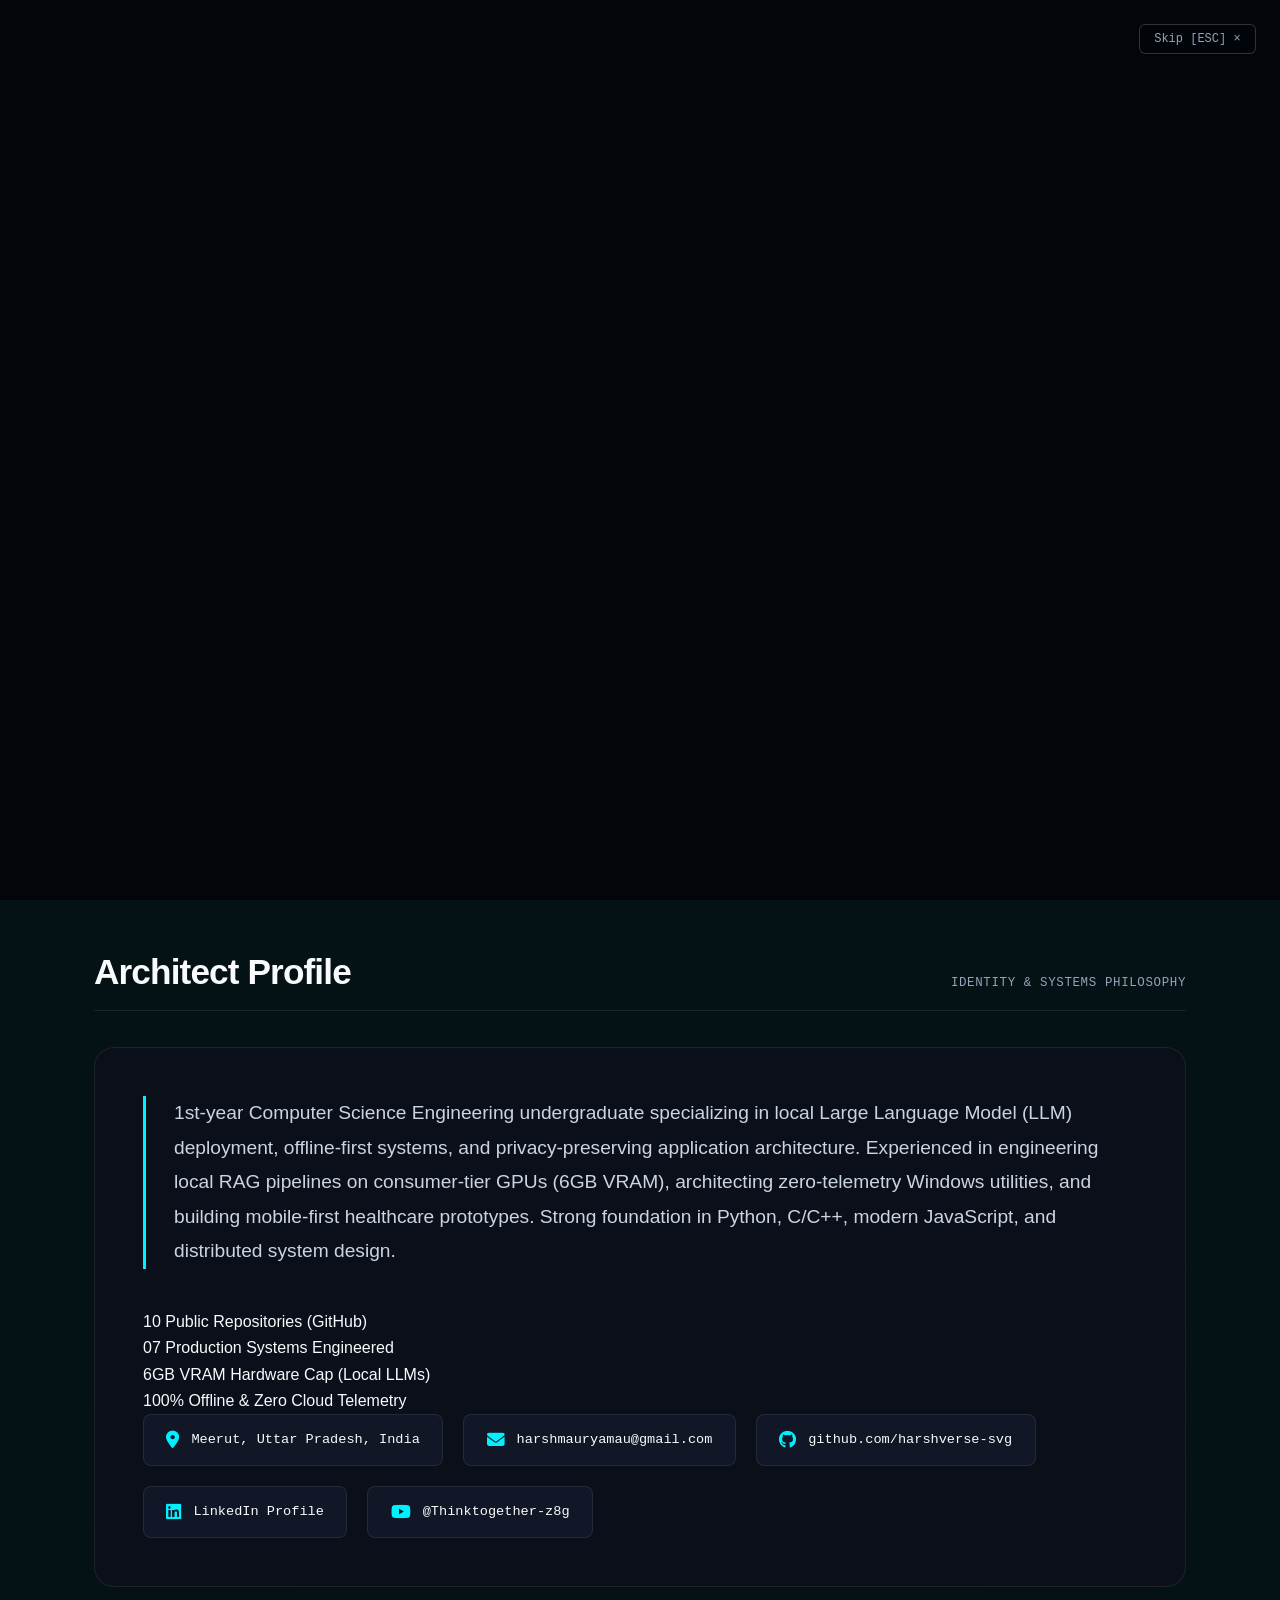
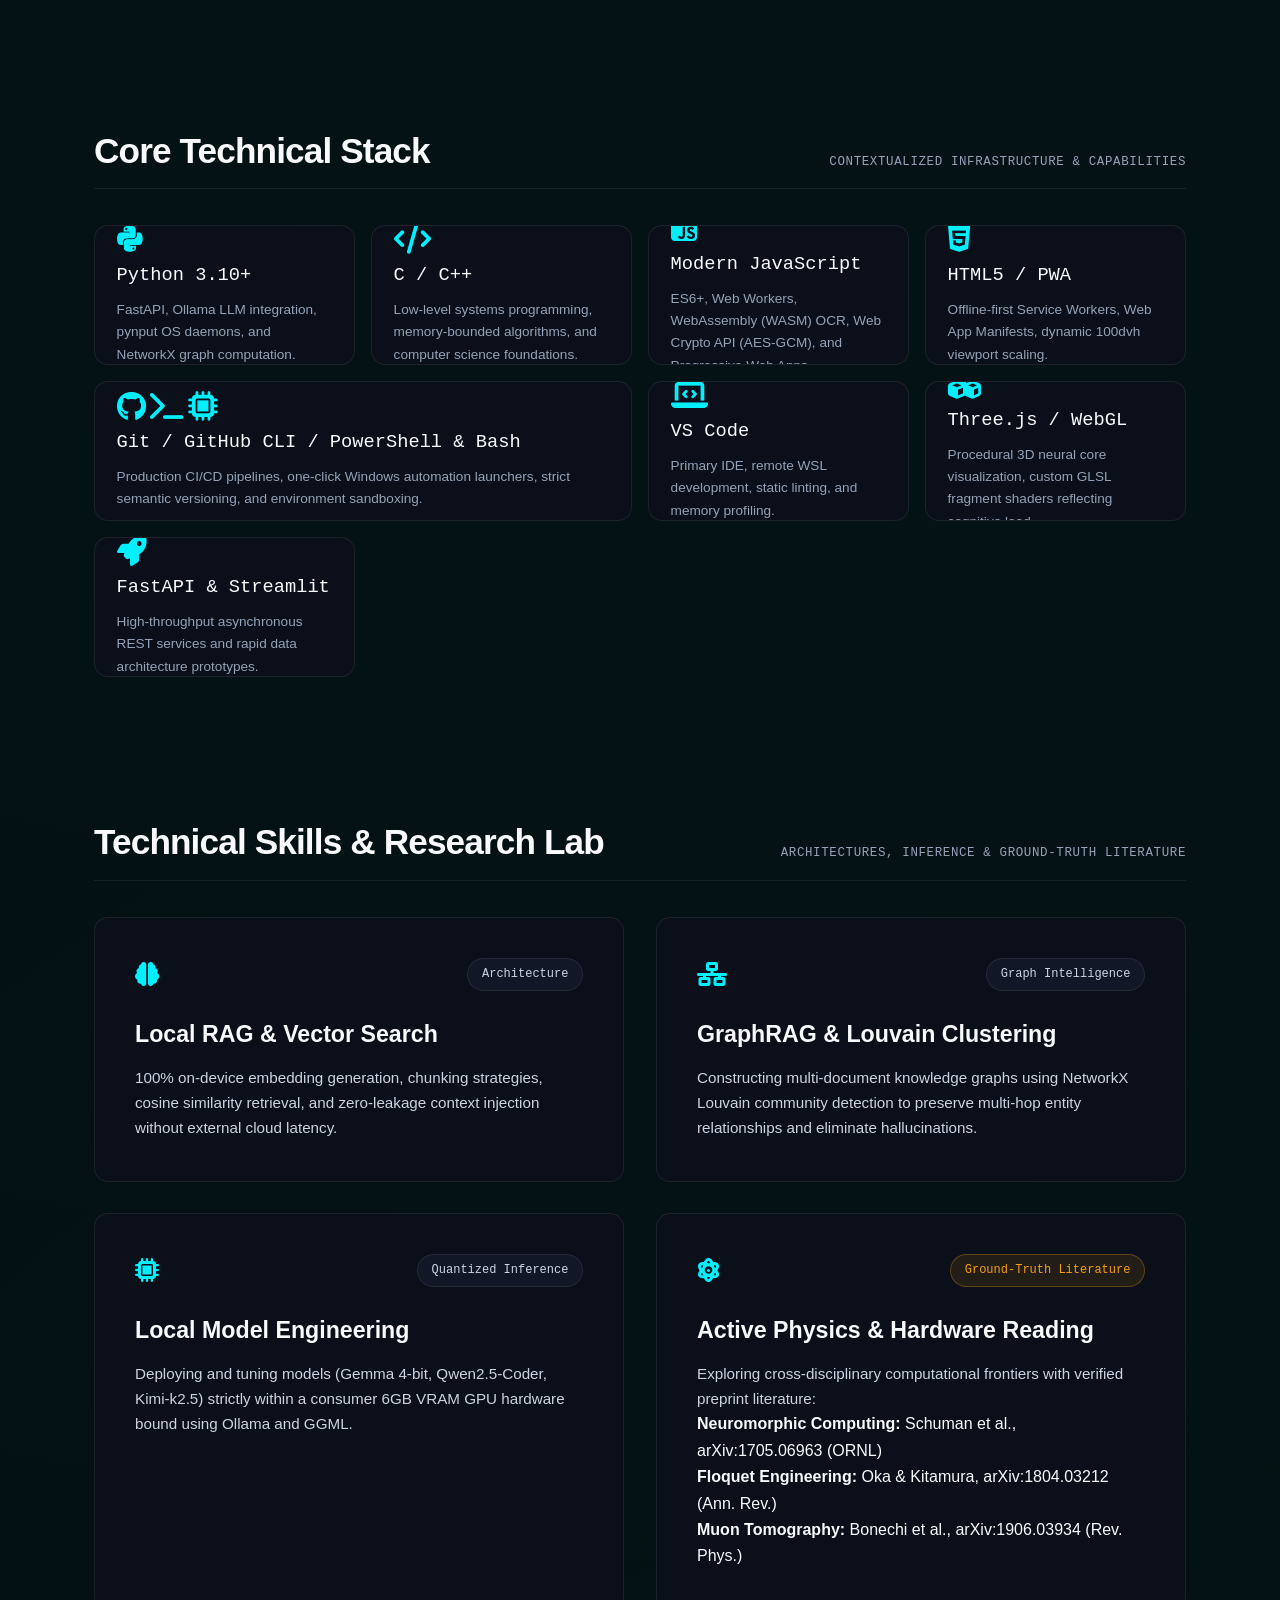
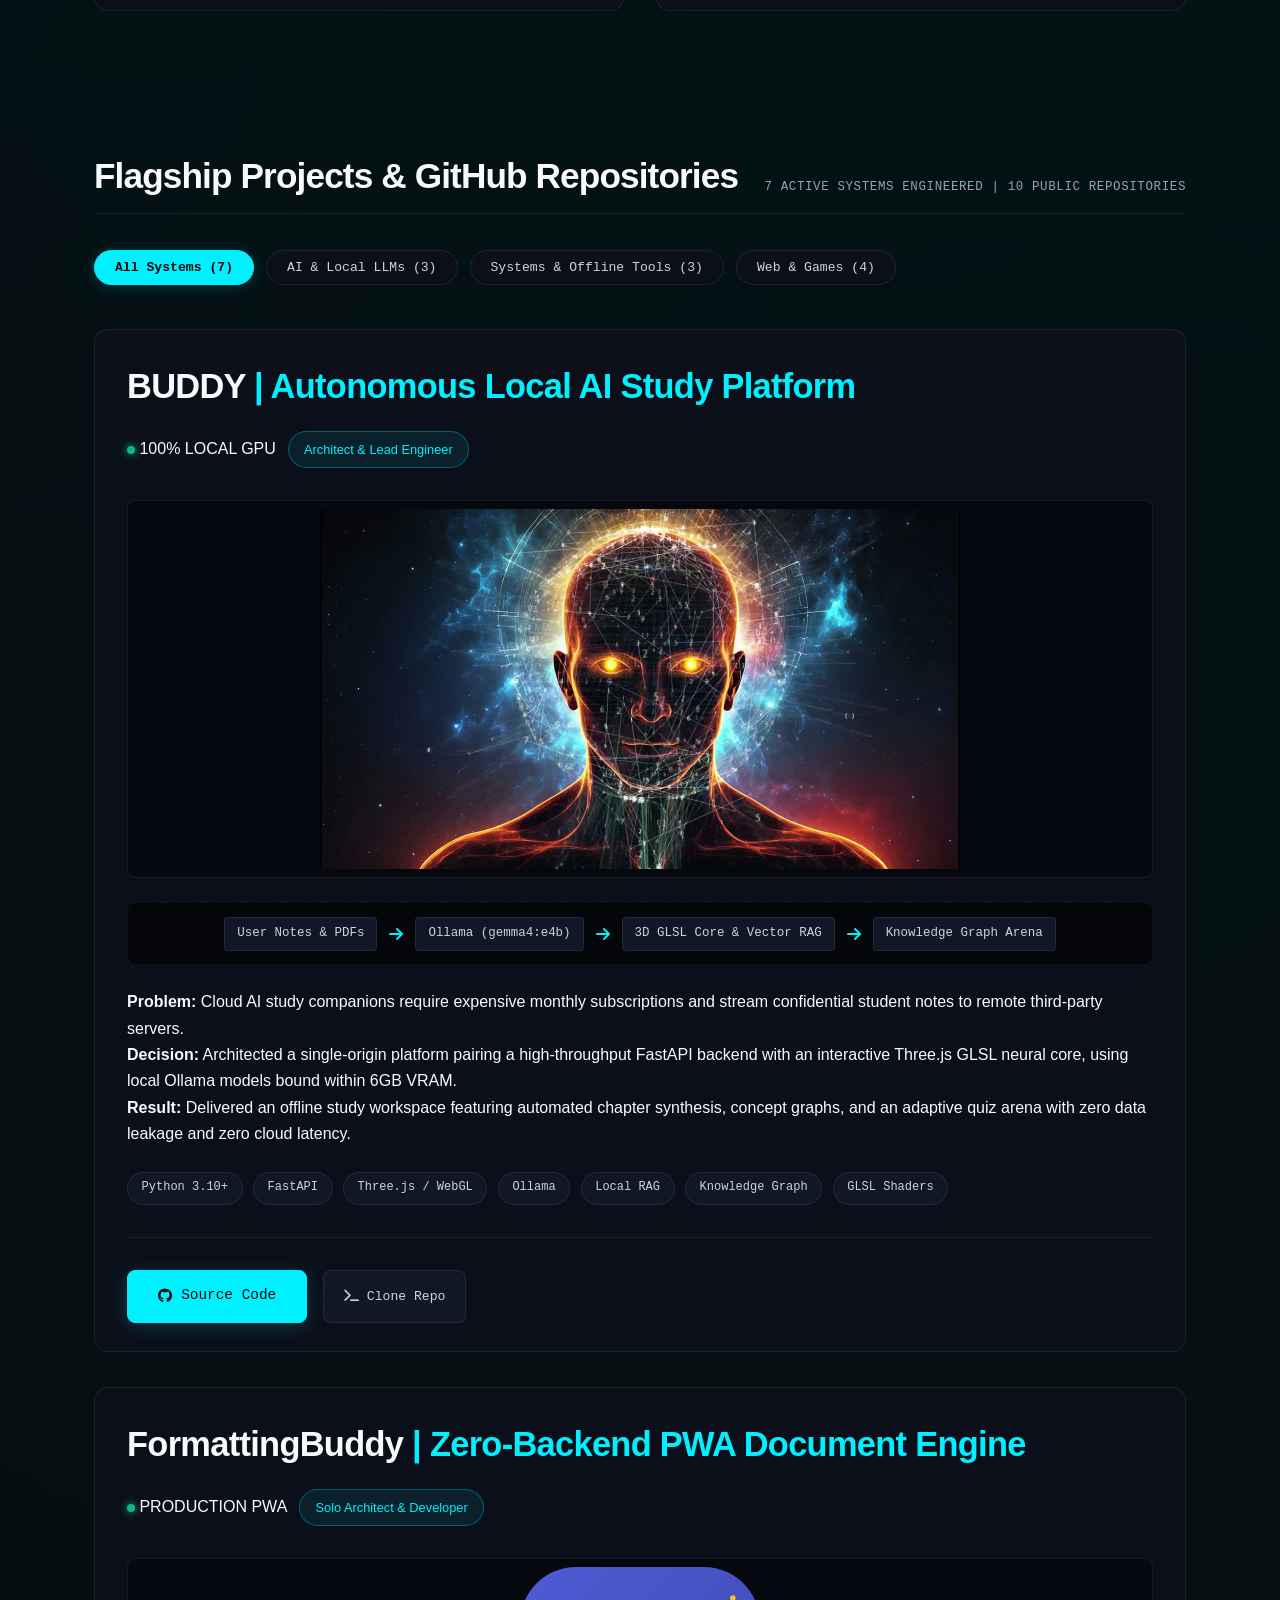
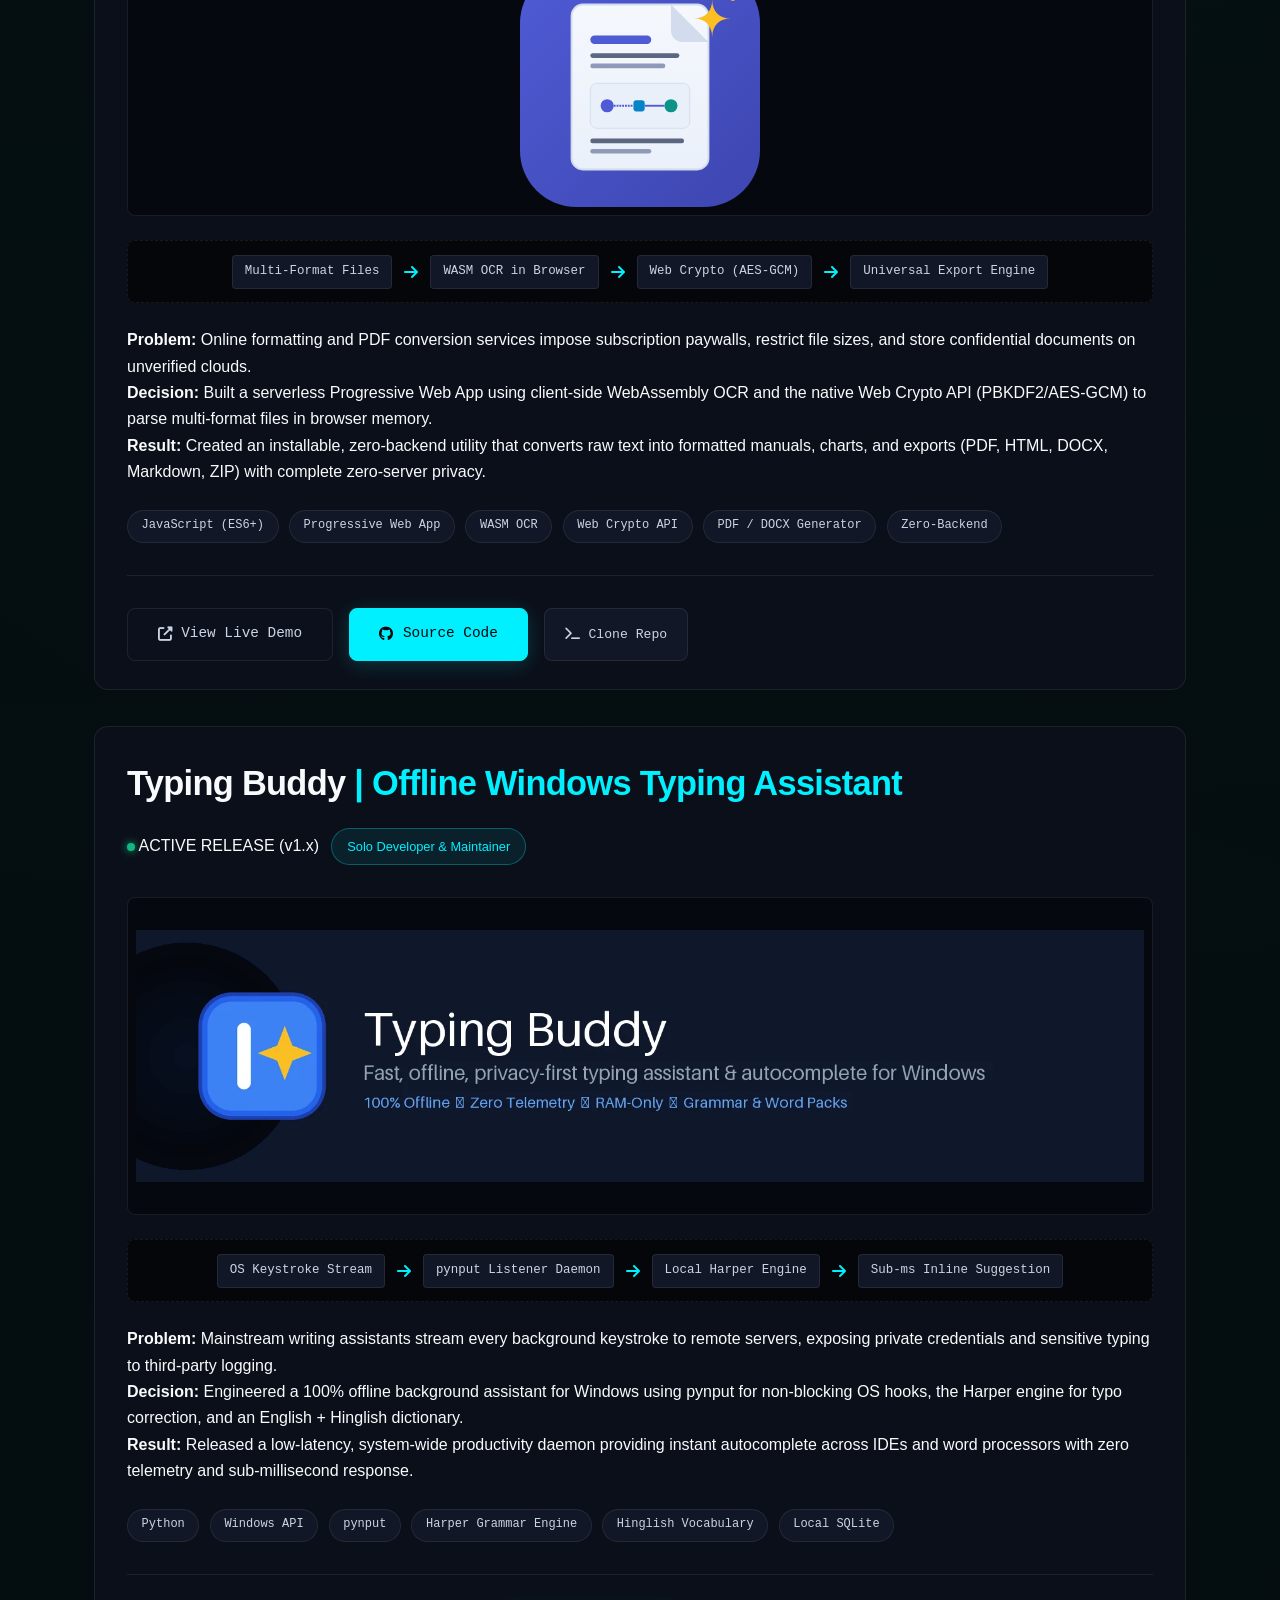
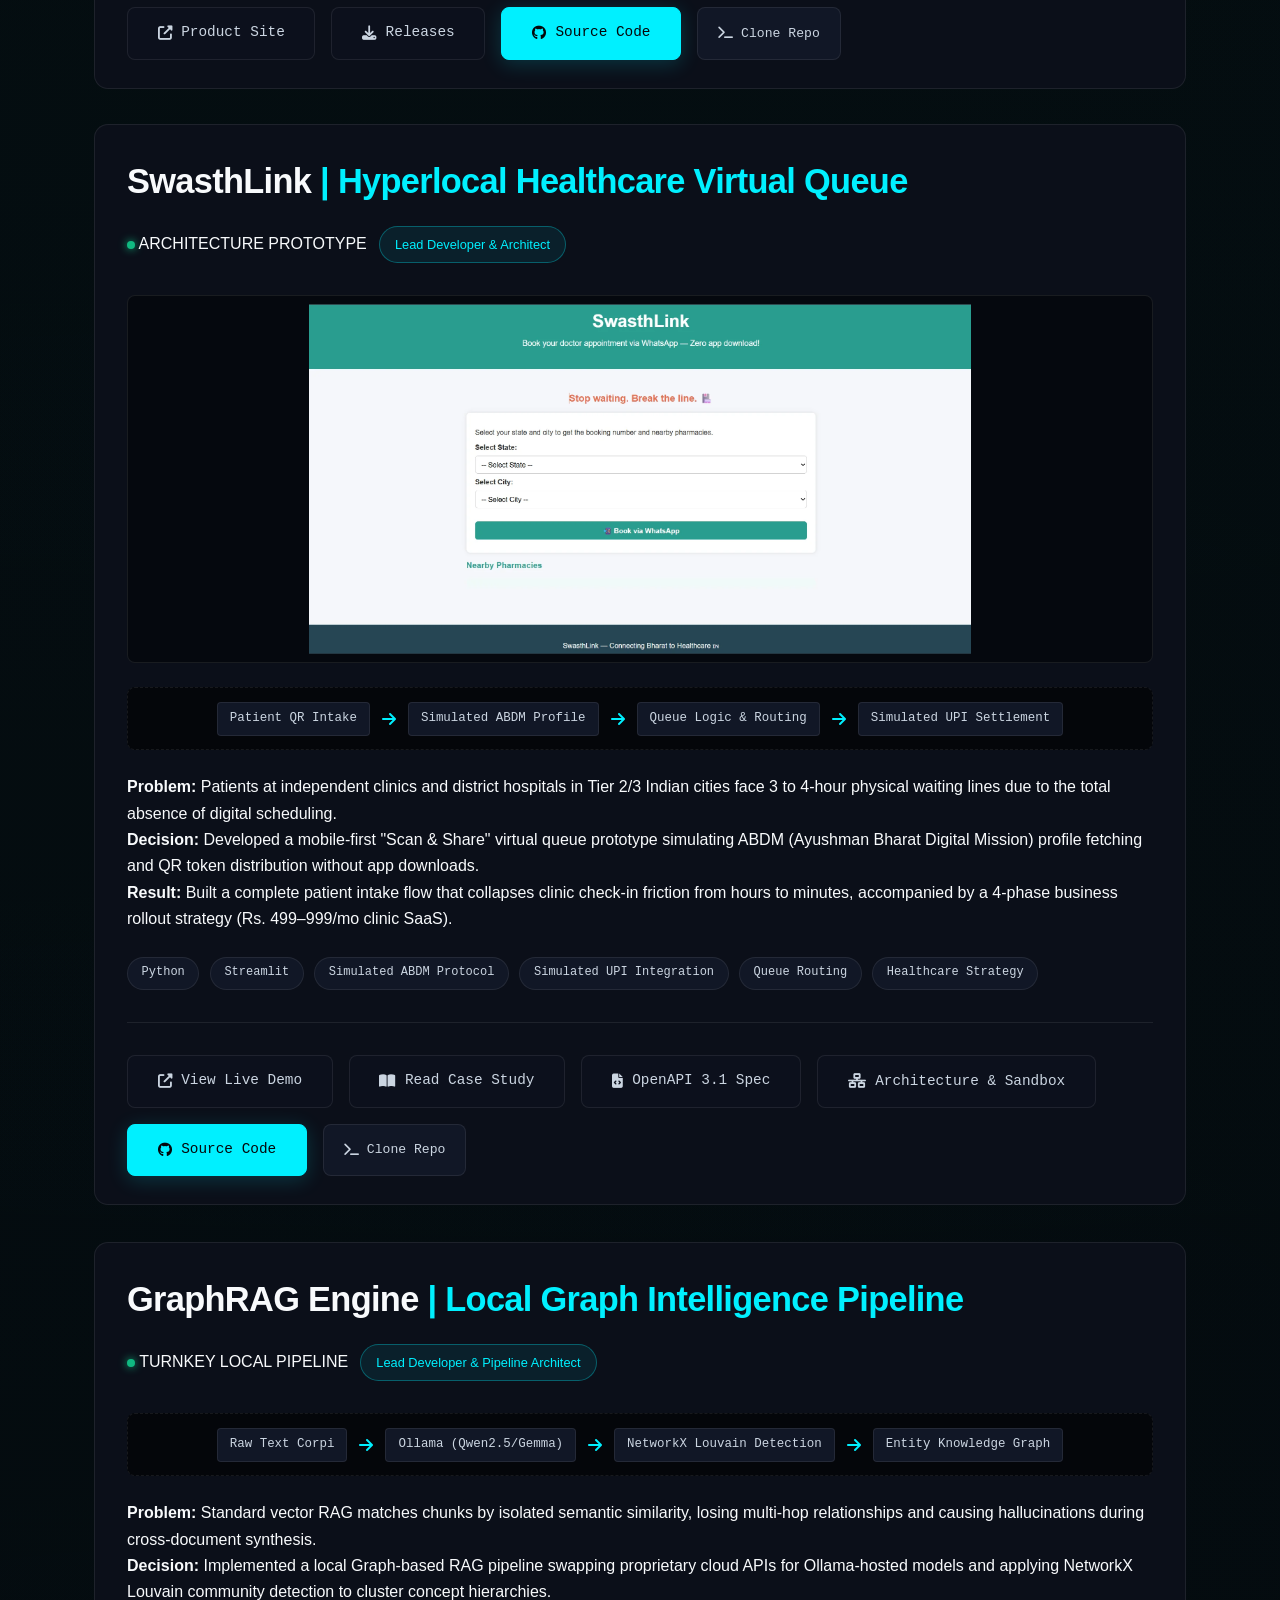
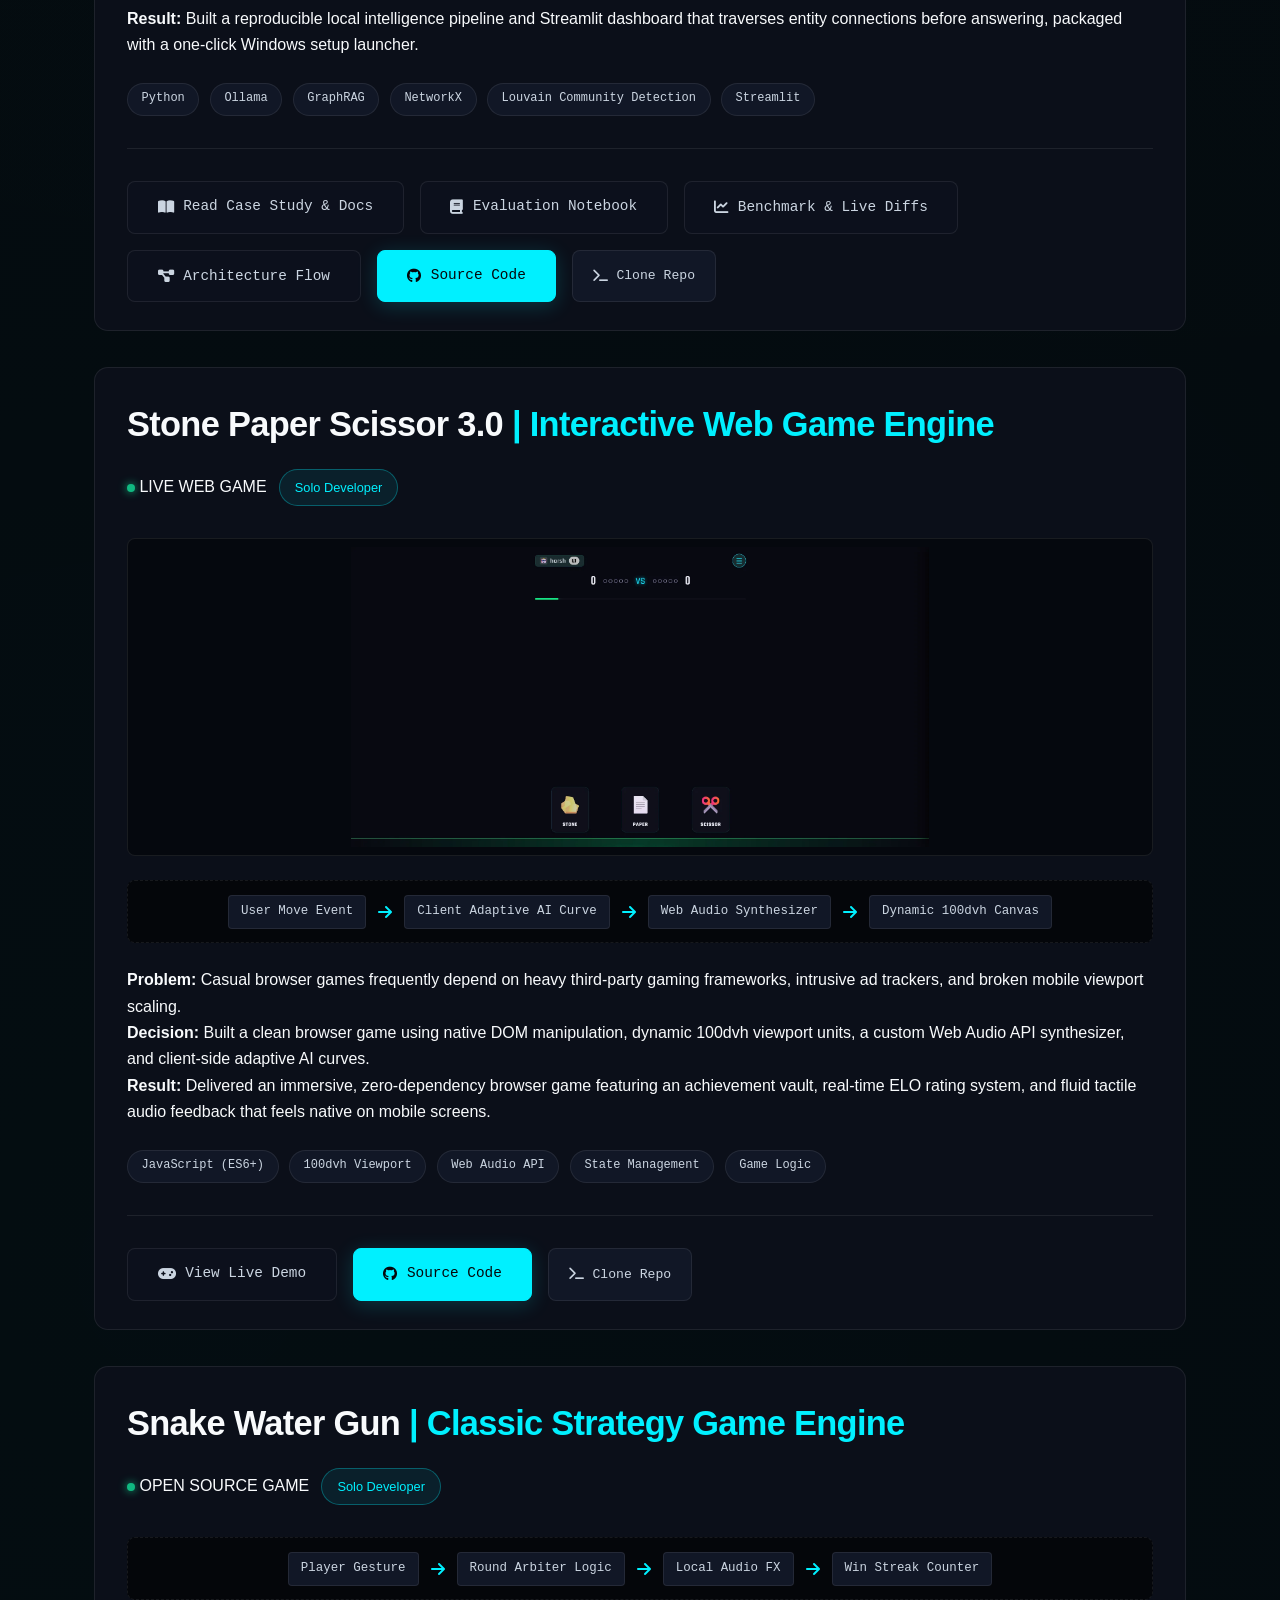
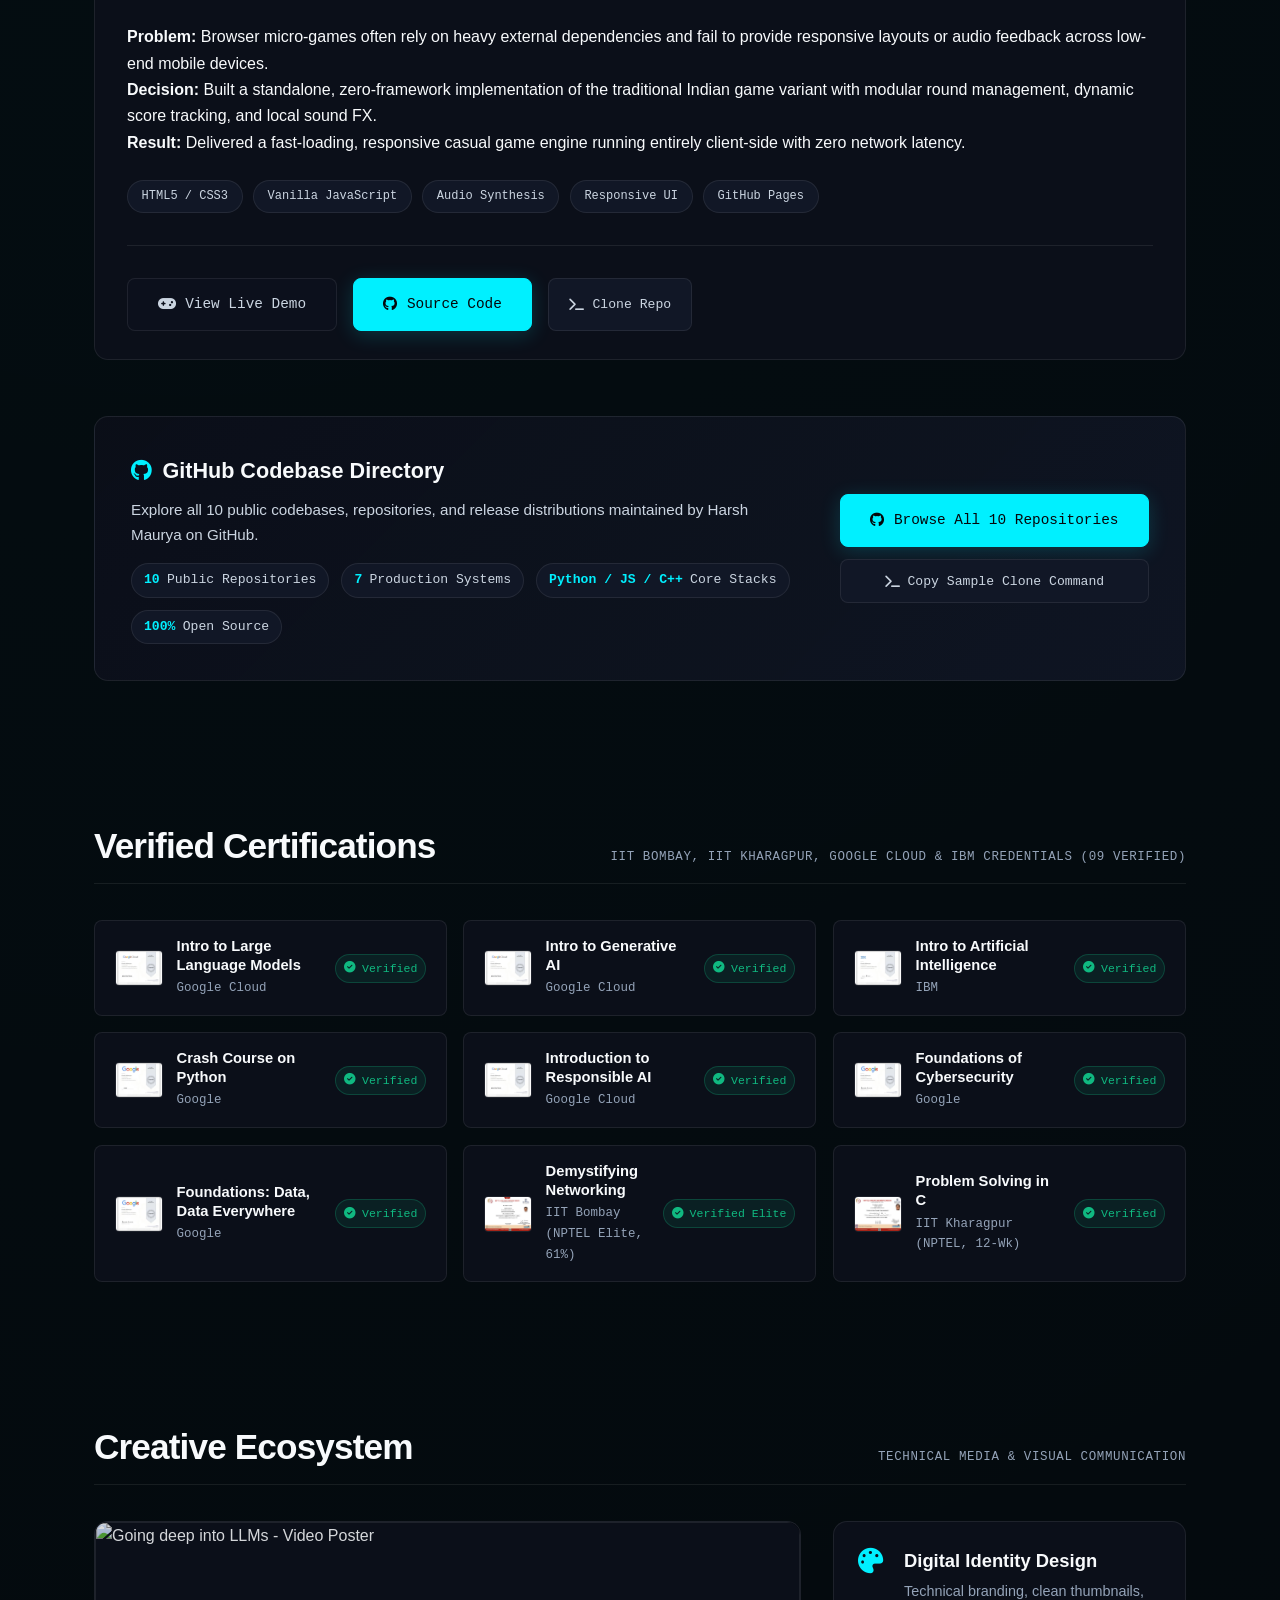
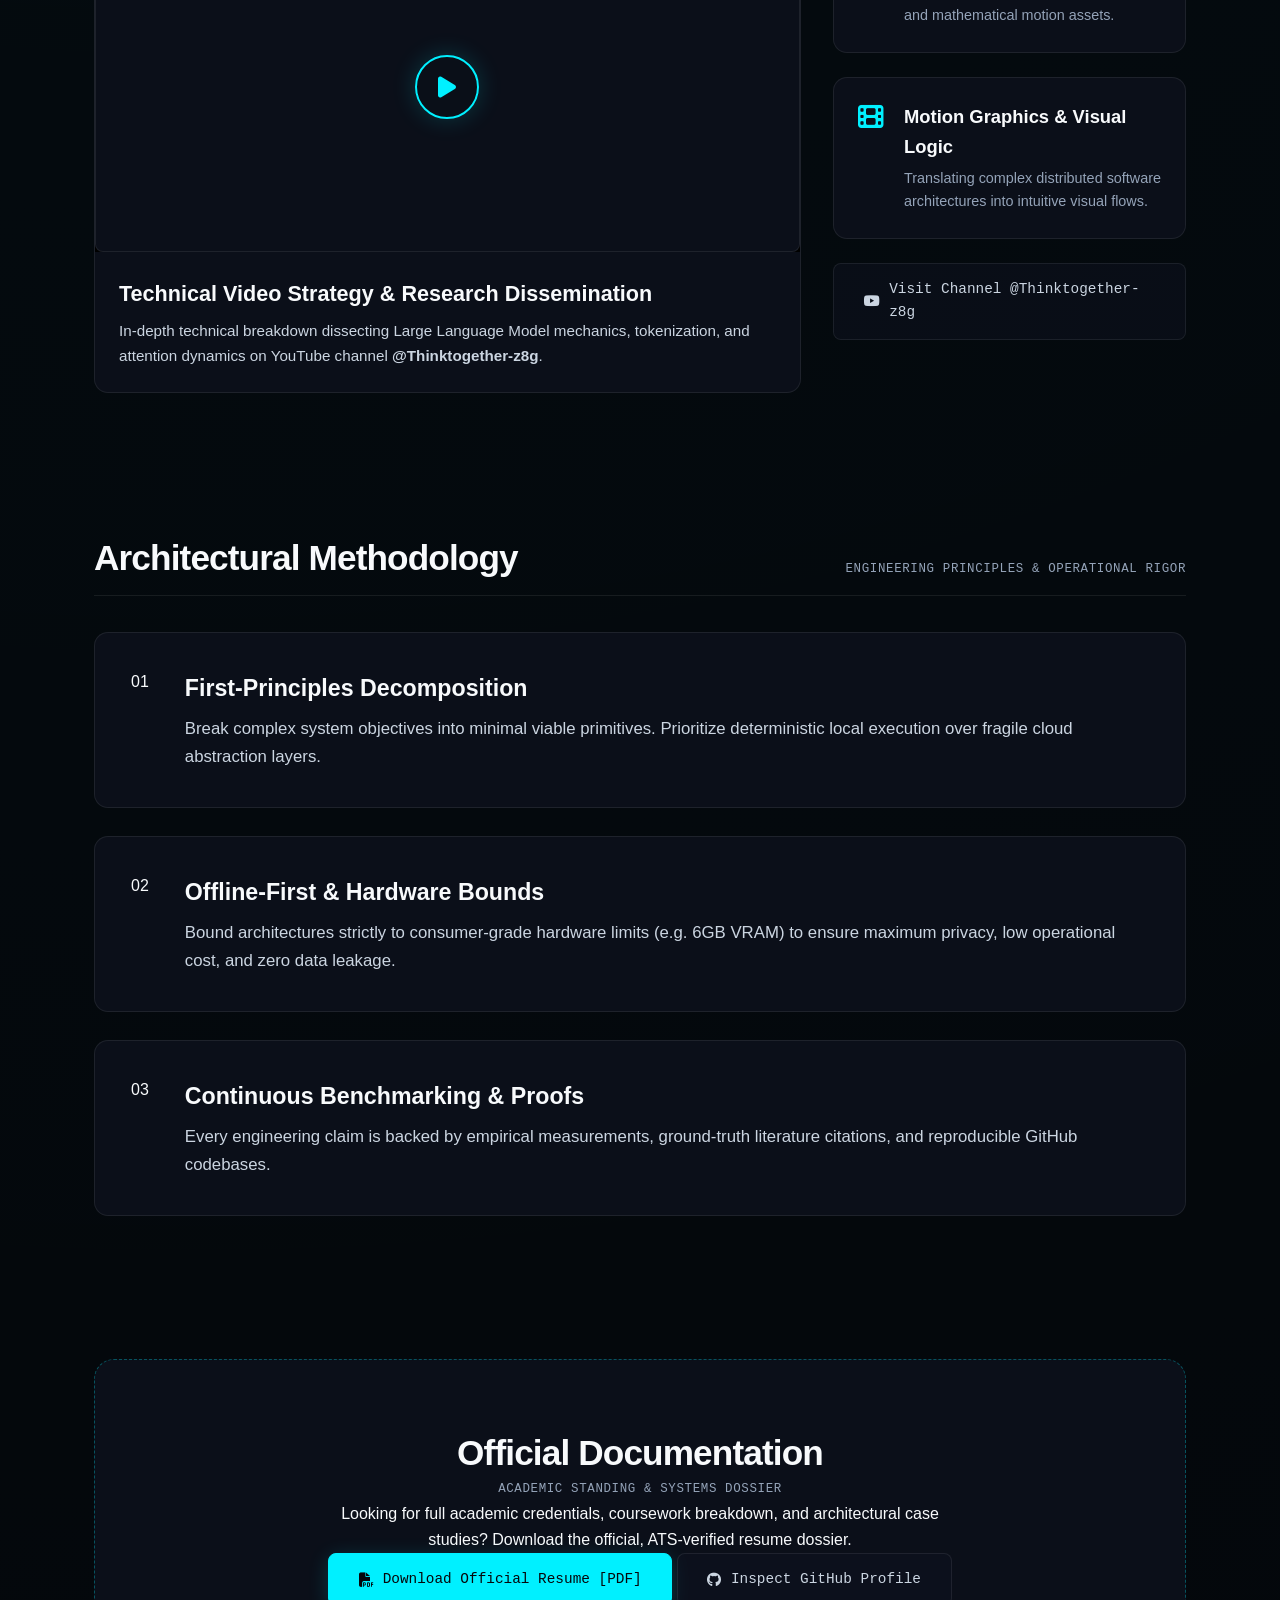
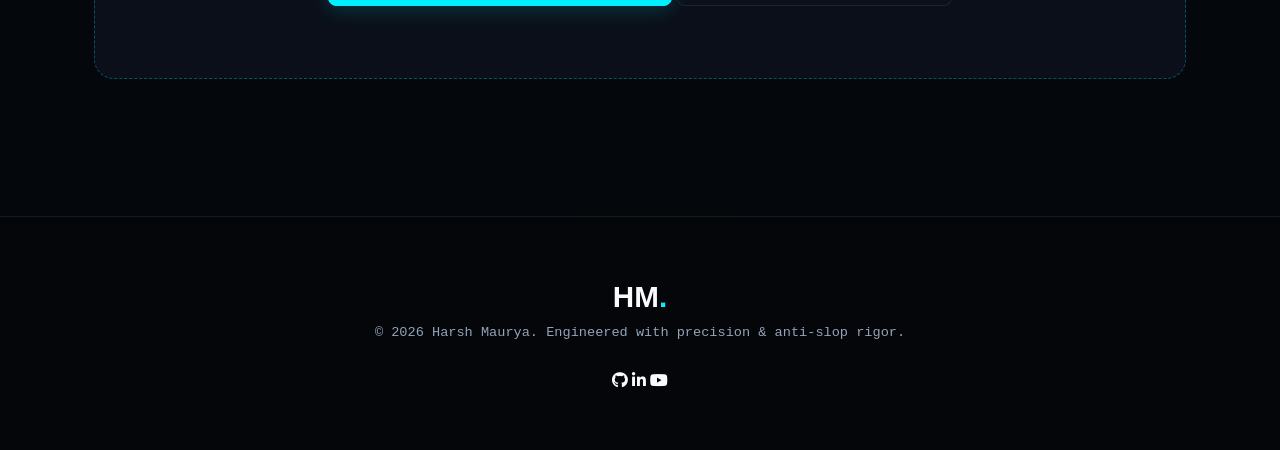
==== commit 4e1a4d25: "fix(intro): resolve replay white screen, remove broken modalImg, and redesign layout with settle act" ====
--- a/index.html
+++ b/index.html
@@ -120,15 +120,17 @@
     <!-- 3D Dynamic Annotation Labels & Leader Lines -->
     <div id="gpuLabelsContainer" class="gpu-labels-container" aria-hidden="true"></div>
     
-    <div class="portal-hud">
+    <!-- Soft Bottom-Up Gradient Scrim for Lower Third Legibility -->
+    <div class="portal-scrim" aria-hidden="true"></div>
+
+    <!-- Redesigned Lower Third Hero Content (No Boxed Card) -->
+    <div class="portal-lower-third" id="portalLowerThird">
       <div class="portal-badge">
         <span class="status-dot"></span> NEURAL ARCHITECTURE v2.4
       </div>
 
       <h1 class="portal-title">HARSH MAURYA</h1>
       <div class="portal-sub">Digital Architect &bull; Local AI &bull; Privacy Systems</div>
-
-      
 
       <div class="portal-actions">
         <button id="enterPortfolioBtn" class="portal-enter-btn" aria-label="Enter Harsh Maurya Portfolio">
@@ -1168,7 +1170,7 @@
       <button class="modal-close-btn" id="modalCloseBtn" aria-label="Close dialog">&times;</button>
       <h3 id="modalTitle" style="font-family: var(--font-display); color: var(--ink);">Credential Preview</h3>
       <div id="modalBody">
-        <img src="" alt="Preview" id="modalImg" class="modal-img-preview" />
+        <img id="modalImg" class="modal-img-preview" alt="Credential Preview" style="display: none;" />
       </div>
     </div>
   </div>
--- a/css/intro.css
+++ b/css/intro.css
@@ -1,16 +1,17 @@
 /* ==========================================================================
    Harsh Maurya | Cinematic Procedural 3D GPU Unfolding Intro Overlay
-   Styling for Three.js Canvas, Glass HUD, Monospace Labels & Cyber Accents
+   Styling for Three.js Canvas, Lower-Third Hero Typography & Cyber Accents
+   Zero Slop • High-Density Craft • Pure GPU Architecture
    ========================================================================== */
 
-/* ===== Overlay Container ===== */
+/* ===== Overlay Container (Enforced Solid Near-Black Background) ===== */
 .welcome-portal {
   position: fixed;
   inset: 0;
   width: 100vw;
   height: 100vh;
   z-index: 10000;
-  background: #030508;
+  background: #02060a !important; /* Solid near-black, never white under any condition */
   display: flex;
   align-items: center;
   justify-content: center;
@@ -24,7 +25,7 @@
 
 .welcome-portal.portal-closing {
   opacity: 0;
-  transform: scale(1.15);
+  transform: scale(1.12);
   pointer-events: none;
 }
 
@@ -44,9 +45,10 @@
   inset: 0;
   width: 100%;
   height: 100%;
-  z-index: 2;
+  z-index: 5;
   pointer-events: none;
   overflow: hidden;
+  transition: opacity 0.6s cubic-bezier(0.16, 1, 0.3, 1);
 }
 
 .gpu-svg-canvas {
@@ -81,15 +83,15 @@
   font-weight: 600;
   letter-spacing: 0.14em;
   color: #00e5ff;
-  background: rgba(3, 6, 12, 0.85);
-  border: 1px solid rgba(0, 229, 255, 0.4);
+  background: rgba(2, 6, 10, 0.88);
+  border: 1px solid rgba(0, 229, 255, 0.45);
   border-radius: 4px;
   padding: 0.28rem 0.65rem;
   backdrop-filter: blur(10px);
   -webkit-backdrop-filter: blur(10px);
   box-shadow: 0 0 20px rgba(0, 229, 255, 0.25), inset 0 0 10px rgba(0, 229, 255, 0.08);
   opacity: 0;
-  transition: opacity 0.6s cubic-bezier(0.16, 1, 0.3, 1), transform 0.4s ease, border-color 0.3s;
+  transition: opacity 0.5s cubic-bezier(0.16, 1, 0.3, 1), transform 0.4s ease, border-color 0.3s;
   pointer-events: auto;
   cursor: default;
   white-space: nowrap;
@@ -114,47 +116,77 @@
   transform: translate(-50%, -50%) scale(1.05);
 }
 
-/* ===== Glass HUD Card (Reveals over Unfolded GPU) ===== */
-.portal-hud {
-  position: relative;
-  z-index: 3;
+/* ===== Soft Bottom-Up Dark Gradient Scrim (No Hard Box) ===== */
+.portal-scrim {
+  position: absolute;
+  bottom: 0;
+  left: 0;
+  width: 100%;
+  height: 48%;
+  max-height: 380px;
+  z-index: 8;
+  pointer-events: none;
+  background: linear-gradient(
+    to top,
+    #02060a 0%,
+    rgba(2, 6, 10, 0.95) 30%,
+    rgba(2, 6, 10, 0.60) 65%,
+    rgba(2, 6, 10, 0.0) 100%
+  );
+  opacity: 0;
+  transition: opacity 1.0s cubic-bezier(0.16, 1, 0.3, 1);
+}
+
+.portal-scrim.scrim-visible {
+  opacity: 1;
+}
+
+/* ===== Redesigned Lower Third Hero Content (No Boxed Card) ===== */
+.portal-lower-third {
+  position: absolute;
+  bottom: 0;
+  left: 0;
+  width: 100%;
+  z-index: 10;
   display: flex;
   flex-direction: column;
   align-items: center;
+  justify-content: flex-end;
   text-align: center;
-  max-width: 640px;
-  padding: 2.2rem 2.5rem;
-  background: rgba(4, 7, 13, 0.62);
-  border: 1px solid rgba(0, 229, 255, 0.22);
-  border-radius: 16px;
-  backdrop-filter: blur(20px);
-  -webkit-backdrop-filter: blur(20px);
-  box-shadow: 0 10px 50px rgba(0, 0, 0, 0.75), 0 0 70px rgba(0, 229, 255, 0.12), inset 0 0 30px rgba(0, 229, 255, 0.05);
+  padding: 0 1.5rem 1.8rem 1.5rem;
+  pointer-events: none;
   opacity: 0;
-  transform: scale(0.94) translateY(16px);
-  transition: opacity 0.8s cubic-bezier(0.16, 1, 0.3, 1), transform 0.8s cubic-bezier(0.16, 1, 0.3, 1);
-  margin-top: 2rem;
-}
-
-.portal-hud.hud-visible {
+  transform: translateY(24px);
+  transition: opacity 0.85s cubic-bezier(0.16, 1, 0.3, 1), transform 0.85s cubic-bezier(0.16, 1, 0.3, 1);
+}
+
+.portal-lower-third.hud-visible,
+.portal-lower-third.lower-third-visible {
   opacity: 1;
-  transform: scale(1) translateY(0);
-}
-
-/* Badge */
+  transform: translateY(0);
+  pointer-events: auto;
+}
+
+/* Compatibility with .portal-hud class if referenced */
+.portal-hud {
+  display: contents;
+}
+
+/* Badge: Architecture Pill */
 .portal-badge {
   display: inline-flex;
   align-items: center;
   gap: 0.5rem;
   font-family: 'Fira Code', monospace;
-  font-size: 0.75rem;
+  font-size: 0.72rem;
   color: #00e5ff;
   background: rgba(0, 229, 255, 0.08);
-  border: 1px solid rgba(0, 229, 255, 0.3);
-  padding: 0.3rem 0.85rem;
+  border: 1px solid rgba(0, 229, 255, 0.32);
+  padding: 0.28rem 0.82rem;
   border-radius: 999px;
-  letter-spacing: 0.08em;
-  margin-bottom: 1.15rem;
+  letter-spacing: 0.09em;
+  margin-bottom: 0.55rem;
+  box-shadow: 0 0 18px rgba(0, 229, 255, 0.15);
 }
 
 .portal-badge .status-dot {
@@ -166,27 +198,33 @@
   animation: pulse-dot 2s infinite ease-in-out;
 }
 
-/* Title (Name) with Cyber Decode Styling */
+@keyframes pulse-dot {
+  0%, 100% { opacity: 0.45; transform: scale(0.9); }
+  50% { opacity: 1; transform: scale(1.15); }
+}
+
+/* Title (Name) with Cyber Glitch & Crisp Shadow */
 .portal-title {
   font-family: 'Space Grotesk', -apple-system, BlinkMacSystemFont, sans-serif;
-  font-size: clamp(2.4rem, 5.5vw, 3.6rem);
+  font-size: clamp(2.1rem, 4.6vw, 3.4rem);
   font-weight: 700;
   color: #ffffff;
-  letter-spacing: -0.02em;
+  letter-spacing: -0.025em;
   line-height: 1.1;
-  margin: 0 0 0.65rem 0;
-  text-shadow: 0 0 35px rgba(0, 229, 255, 0.45);
-  min-height: 1.2em;
+  margin: 0 0 0.35rem 0;
+  text-shadow: 0 2px 20px rgba(0, 0, 0, 0.9), 0 0 40px rgba(0, 229, 255, 0.4);
+  min-height: 1.15em;
 }
 
 /* Subtitle (Role) */
 .portal-sub {
   font-family: 'Inter', -apple-system, BlinkMacSystemFont, sans-serif;
-  font-size: clamp(0.92rem, 2.2vw, 1.08rem);
+  font-size: clamp(0.88rem, 1.7vw, 1.05rem);
   color: #94a3b8;
-  max-width: 500px;
-  line-height: 1.5;
-  margin: 0 0 1.5rem 0;
+  max-width: 540px;
+  line-height: 1.45;
+  margin: 0 0 1.05rem 0;
+  text-shadow: 0 2px 12px rgba(0, 0, 0, 0.9);
 }
 
 /* Action Button */
@@ -203,16 +241,16 @@
   justify-content: center;
   gap: 0.75rem;
   background: #00e5ff;
-  color: #030508;
+  color: #02060a;
   font-family: 'Fira Code', monospace;
-  font-size: 0.92rem;
+  font-size: 0.90rem;
   font-weight: 700;
-  padding: 0.85rem 2.2rem;
+  padding: 0.78rem 2.2rem;
   border-radius: 8px;
-  border: none;
+  border: 1px solid rgba(255, 255, 255, 0.3);
   cursor: pointer;
   letter-spacing: 0.05em;
-  box-shadow: 0 0 30px rgba(0, 229, 255, 0.5);
+  box-shadow: 0 0 35px rgba(0, 229, 255, 0.55);
   animation: pulseGpuGlow 2.4s infinite ease-in-out;
   transition: transform 0.2s cubic-bezier(0.16, 1, 0.3, 1), box-shadow 0.2s ease, background-color 0.2s;
 }
@@ -228,7 +266,7 @@
 
 .portal-enter-btn:hover {
   transform: translateY(-2px) scale(1.02);
-  box-shadow: 0 0 55px rgba(0, 229, 255, 0.95);
+  box-shadow: 0 0 60px rgba(0, 229, 255, 0.95);
   background: #33ecff;
 }
 
@@ -239,10 +277,11 @@
 
 /* Hint */
 .portal-hint {
-  margin-top: 1.15rem;
+  margin-top: 0.65rem;
   font-family: 'Fira Code', monospace;
-  font-size: 0.74rem;
+  font-size: 0.72rem;
   color: #64748b;
+  text-shadow: 0 1px 8px rgba(0, 0, 0, 0.8);
 }
 
 .portal-hint kbd {
@@ -258,23 +297,25 @@
   position: absolute;
   top: 1.5rem;
   right: 1.5rem;
-  z-index: 10;
-  background: rgba(255, 255, 255, 0.05);
-  border: 1px solid rgba(255, 255, 255, 0.15);
+  z-index: 20;
+  background: rgba(2, 6, 10, 0.75);
+  border: 1px solid rgba(255, 255, 255, 0.18);
   color: #94a3b8;
   font-family: 'Fira Code', monospace;
   font-size: 0.75rem;
-  padding: 0.4rem 0.85rem;
+  padding: 0.45rem 0.9rem;
   border-radius: 6px;
   cursor: pointer;
   backdrop-filter: blur(10px);
+  -webkit-backdrop-filter: blur(10px);
   transition: all 0.2s ease;
 }
 
 .portal-skip-btn:hover {
   background: rgba(0, 229, 255, 0.15);
-  border-color: rgba(0, 229, 255, 0.4);
+  border-color: rgba(0, 229, 255, 0.45);
   color: #00e5ff;
+  box-shadow: 0 0 15px rgba(0, 229, 255, 0.3);
 }
 
 .portal-skip-btn:focus-visible {
@@ -288,11 +329,11 @@
   inset: 0;
   width: 100%;
   height: 100%;
-  background: radial-gradient(circle at center, rgba(0, 229, 255, 0.8) 0%, rgba(3, 5, 8, 0.95) 75%);
+  background: radial-gradient(circle at center, rgba(0, 229, 255, 0.85) 0%, rgba(2, 6, 10, 0.98) 75%);
   z-index: 999;
   opacity: 0;
   pointer-events: none;
-  transition: opacity 0.5s ease-out;
+  transition: opacity 0.45s ease-out;
 }
 
 .portal-flash-overlay.flash-active {
@@ -300,53 +341,82 @@
 }
 
 /* ===== Responsive Breakpoints ===== */
+@media (max-width: 1024px) {
+  .portal-lower-third {
+    padding: 0 1.25rem 1.6rem 1.25rem;
+  }
+  .portal-title {
+    font-size: clamp(2.0rem, 4.4vw, 3.0rem);
+  }
+}
+
 @media (max-width: 768px) {
-  .portal-hud {
-    padding: 1.5rem 1.25rem;
-    max-width: calc(100vw - 32px);
-    margin-top: 10rem;
-    border-radius: 12px;
+  .portal-scrim {
+    height: 52%;
+    max-height: 340px;
+  }
+
+  .portal-lower-third {
+    padding: 0 1.25rem 1.5rem 1.25rem;
   }
 
   .portal-title {
-    font-size: 2.1rem;
+    font-size: clamp(1.85rem, 5.8vw, 2.4rem);
+    margin-bottom: 0.35rem;
   }
 
   .portal-sub {
-    font-size: 0.88rem;
-    margin-bottom: 1.2rem;
+    font-size: 0.86rem;
+    margin-bottom: 0.95rem;
   }
 
   .portal-enter-btn {
     width: 100%;
-    padding: 0.8rem 1.5rem;
+    max-width: 320px;
+    padding: 0.75rem 1.5rem;
     font-size: 0.86rem;
   }
 
   .portal-skip-btn {
     top: 1rem;
     right: 1rem;
-    padding: 0.35rem 0.65rem;
+    padding: 0.35rem 0.75rem;
   }
 
   .gpu-label {
     font-size: 0.65rem;
-    padding: 0.2rem 0.5rem;
+    padding: 0.22rem 0.52rem;
   }
 }
 
 @media (max-width: 480px) {
-  .portal-hud {
-    margin-top: 12rem;
+  .portal-scrim {
+    height: 54%;
+    max-height: 320px;
+  }
+
+  .portal-lower-third {
+    padding: 0 1rem 1.25rem 1rem;
   }
 
   .portal-title {
-    font-size: 1.85rem;
+    font-size: 1.65rem;
   }
 
   .portal-badge {
+    font-size: 0.66rem;
+    padding: 0.22rem 0.65rem;
+    margin-bottom: 0.45rem;
+  }
+
+  .portal-sub {
+    font-size: 0.80rem;
+    margin-bottom: 0.85rem;
+  }
+
+  .portal-hint {
+    margin-top: 0.55rem;
     font-size: 0.68rem;
-    padding: 0.25rem 0.65rem;
   }
 }
 
@@ -358,10 +428,14 @@
   .portal-enter-btn {
     animation: none;
   }
-  .portal-hud {
+  .portal-lower-third {
     transition: opacity 0.3s ease;
+    transform: none !important;
   }
   .gpu-label {
     transition: opacity 0.3s ease;
   }
-}
+  .portal-scrim {
+    transition: opacity 0.3s ease;
+  }
+}
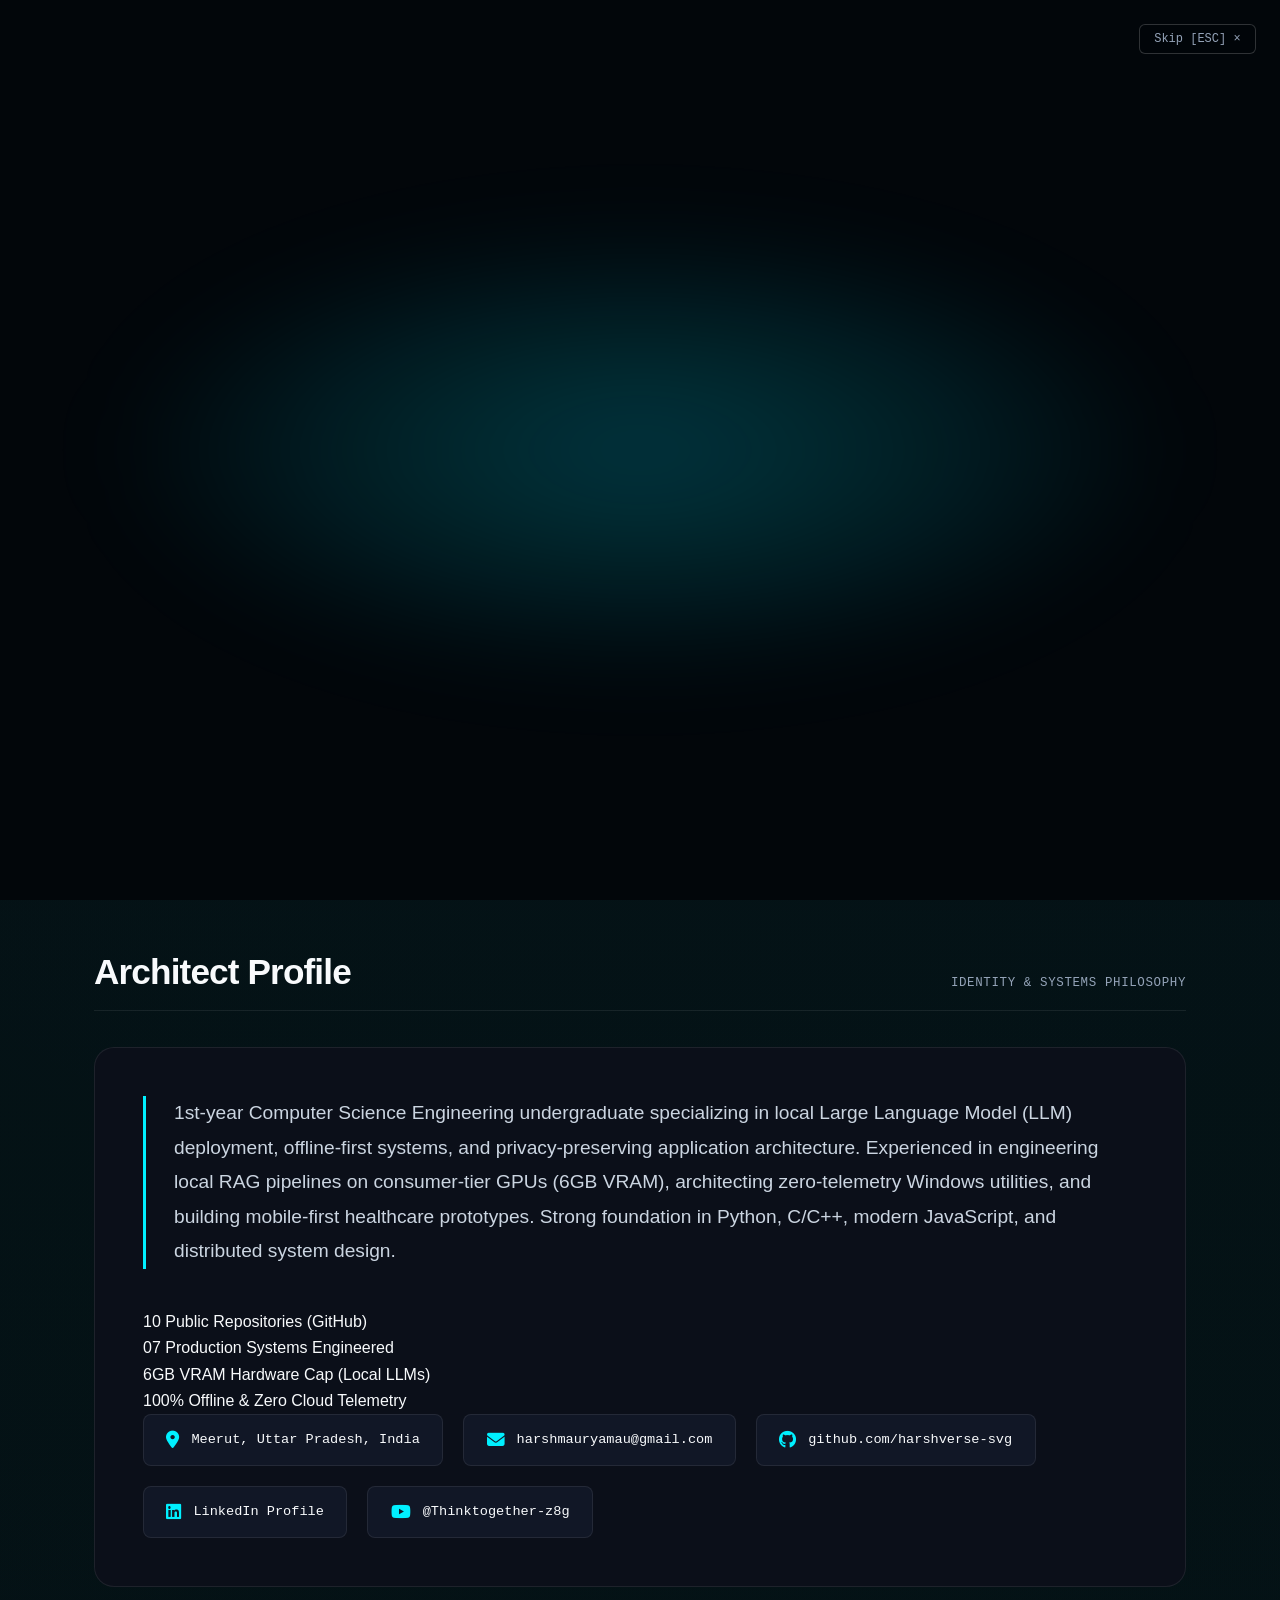
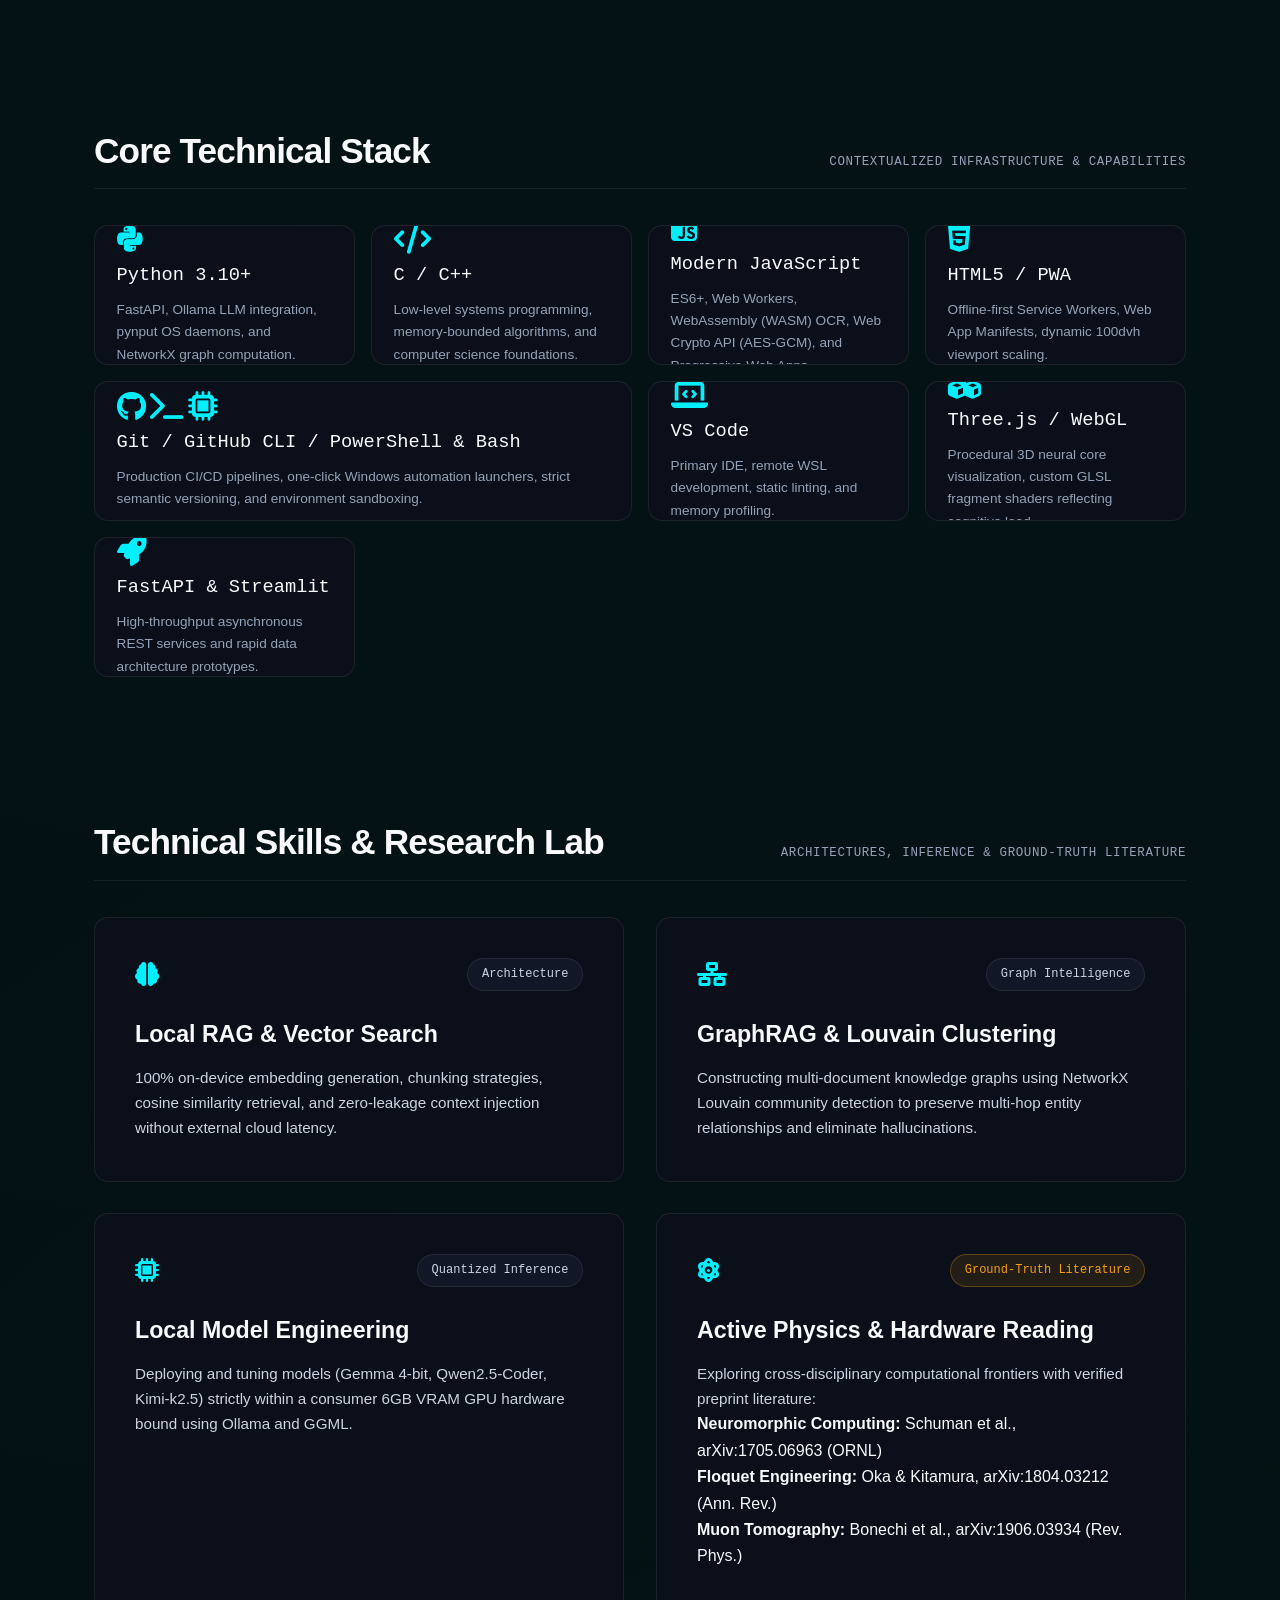
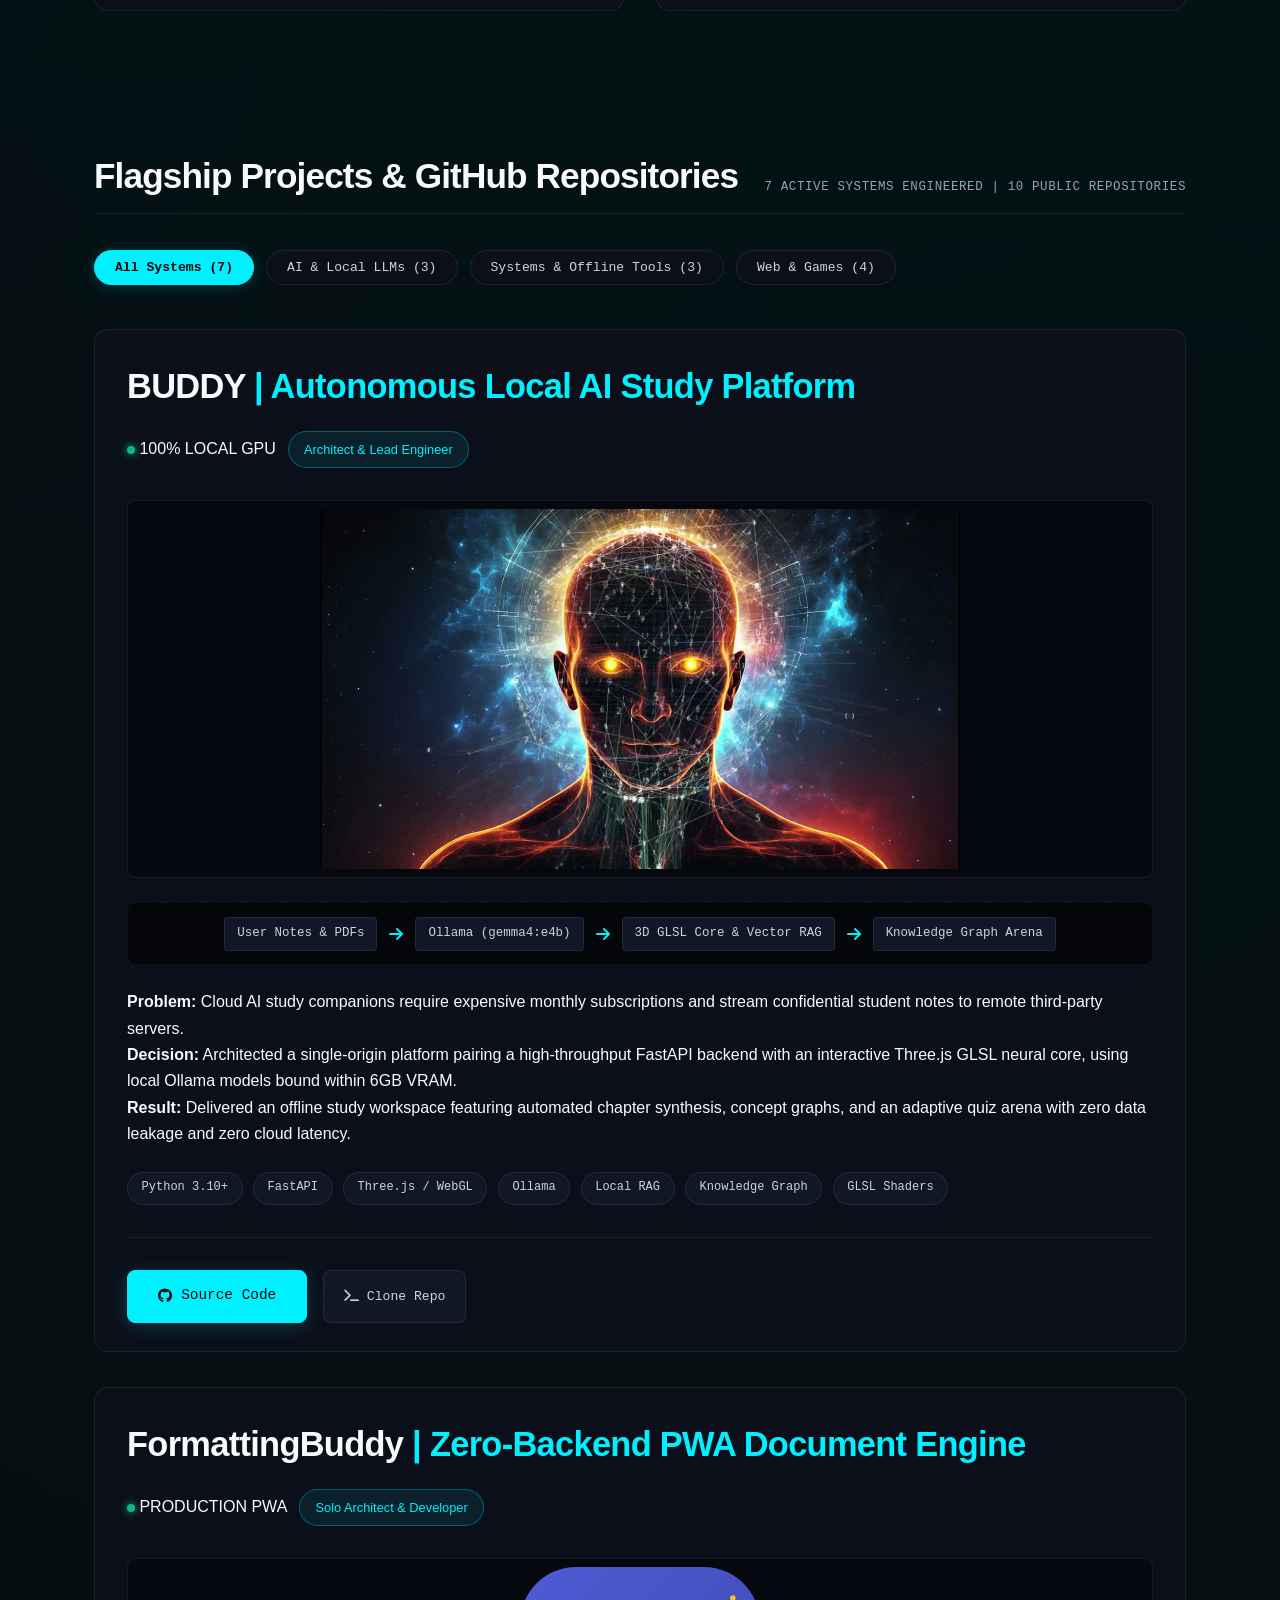
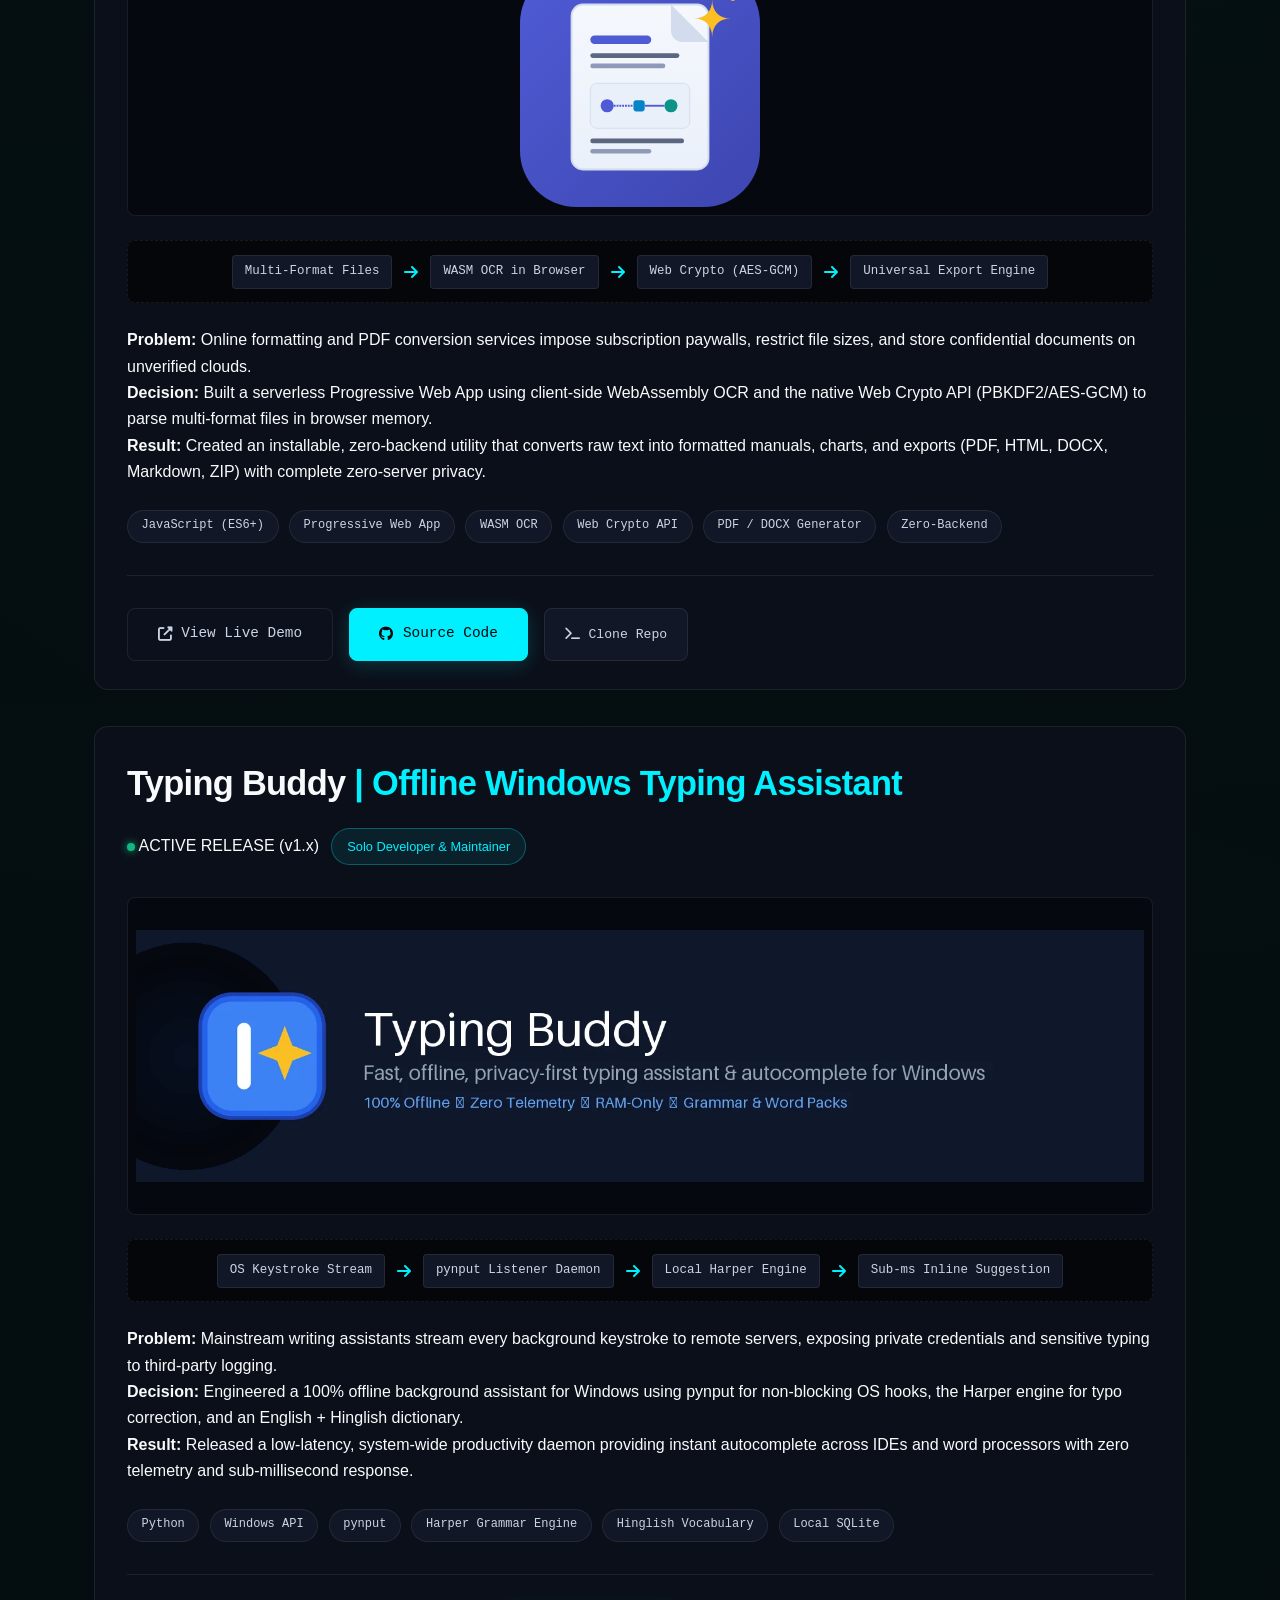
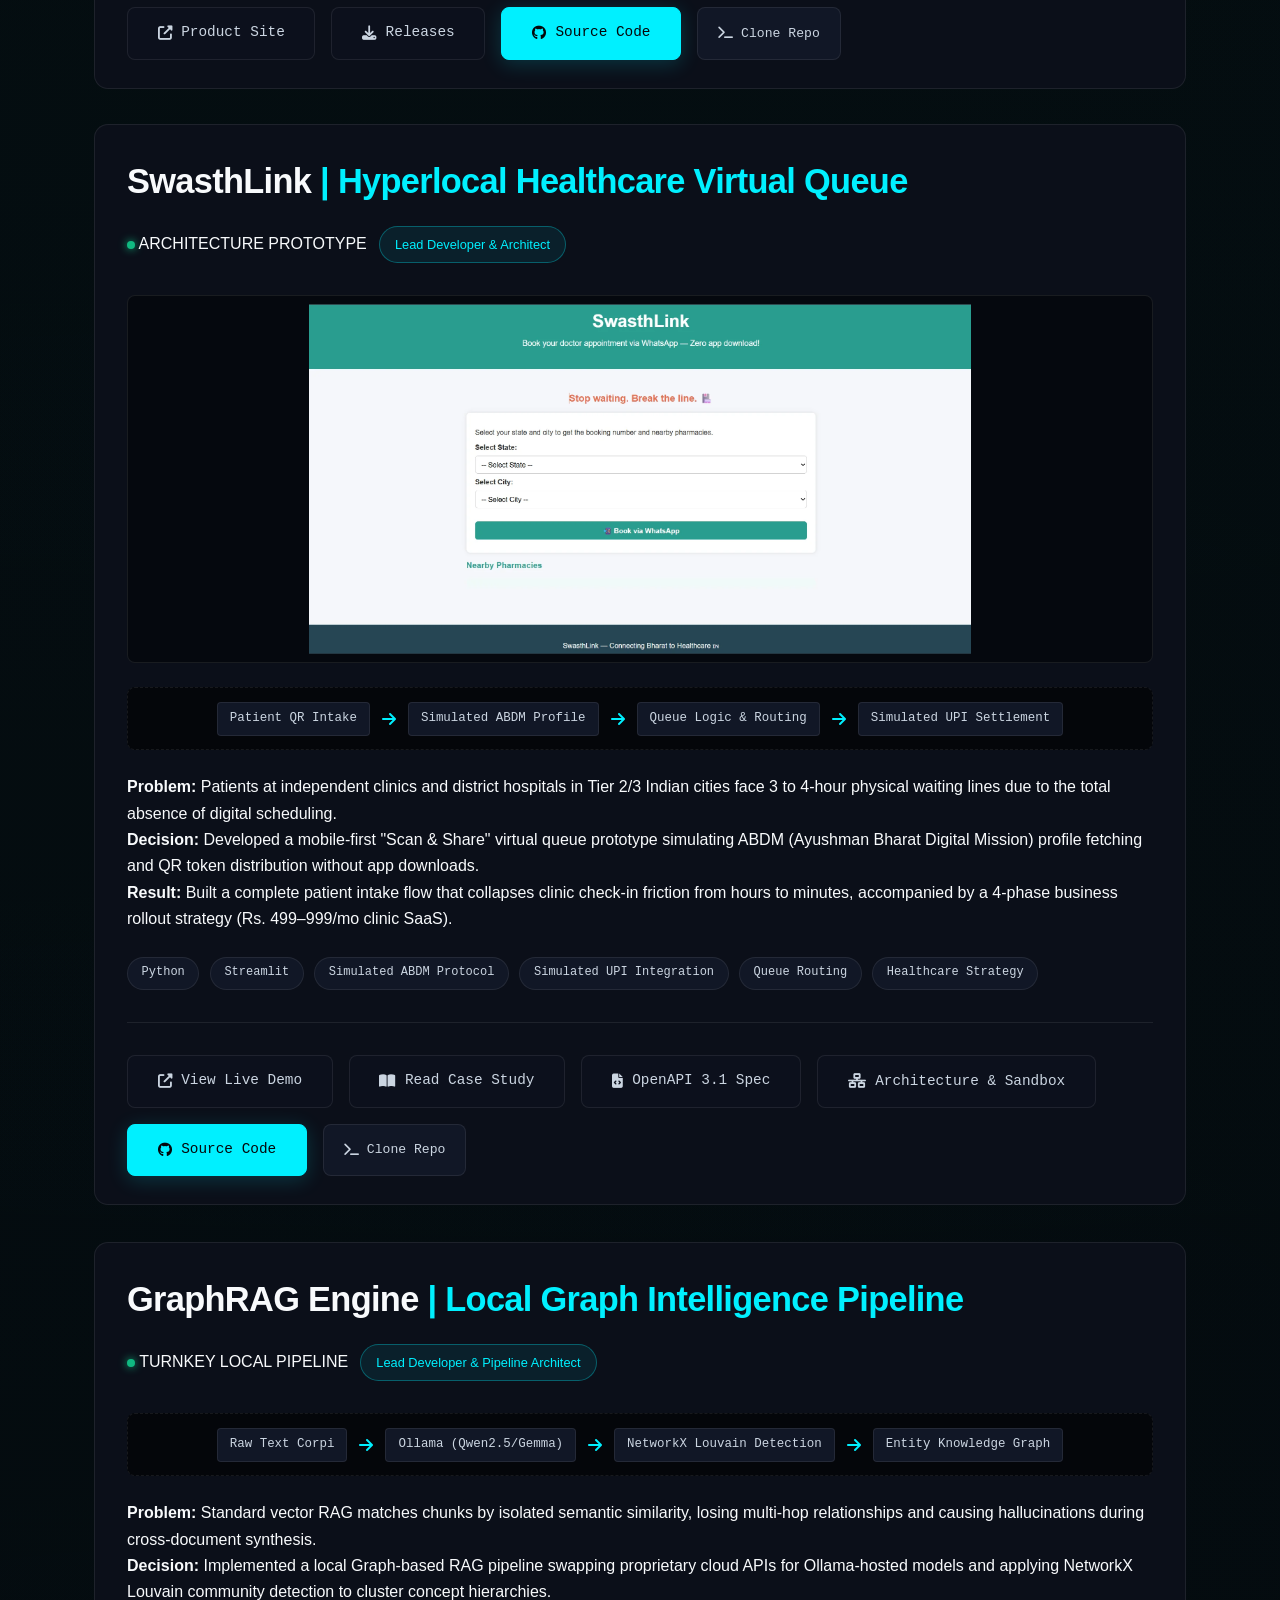
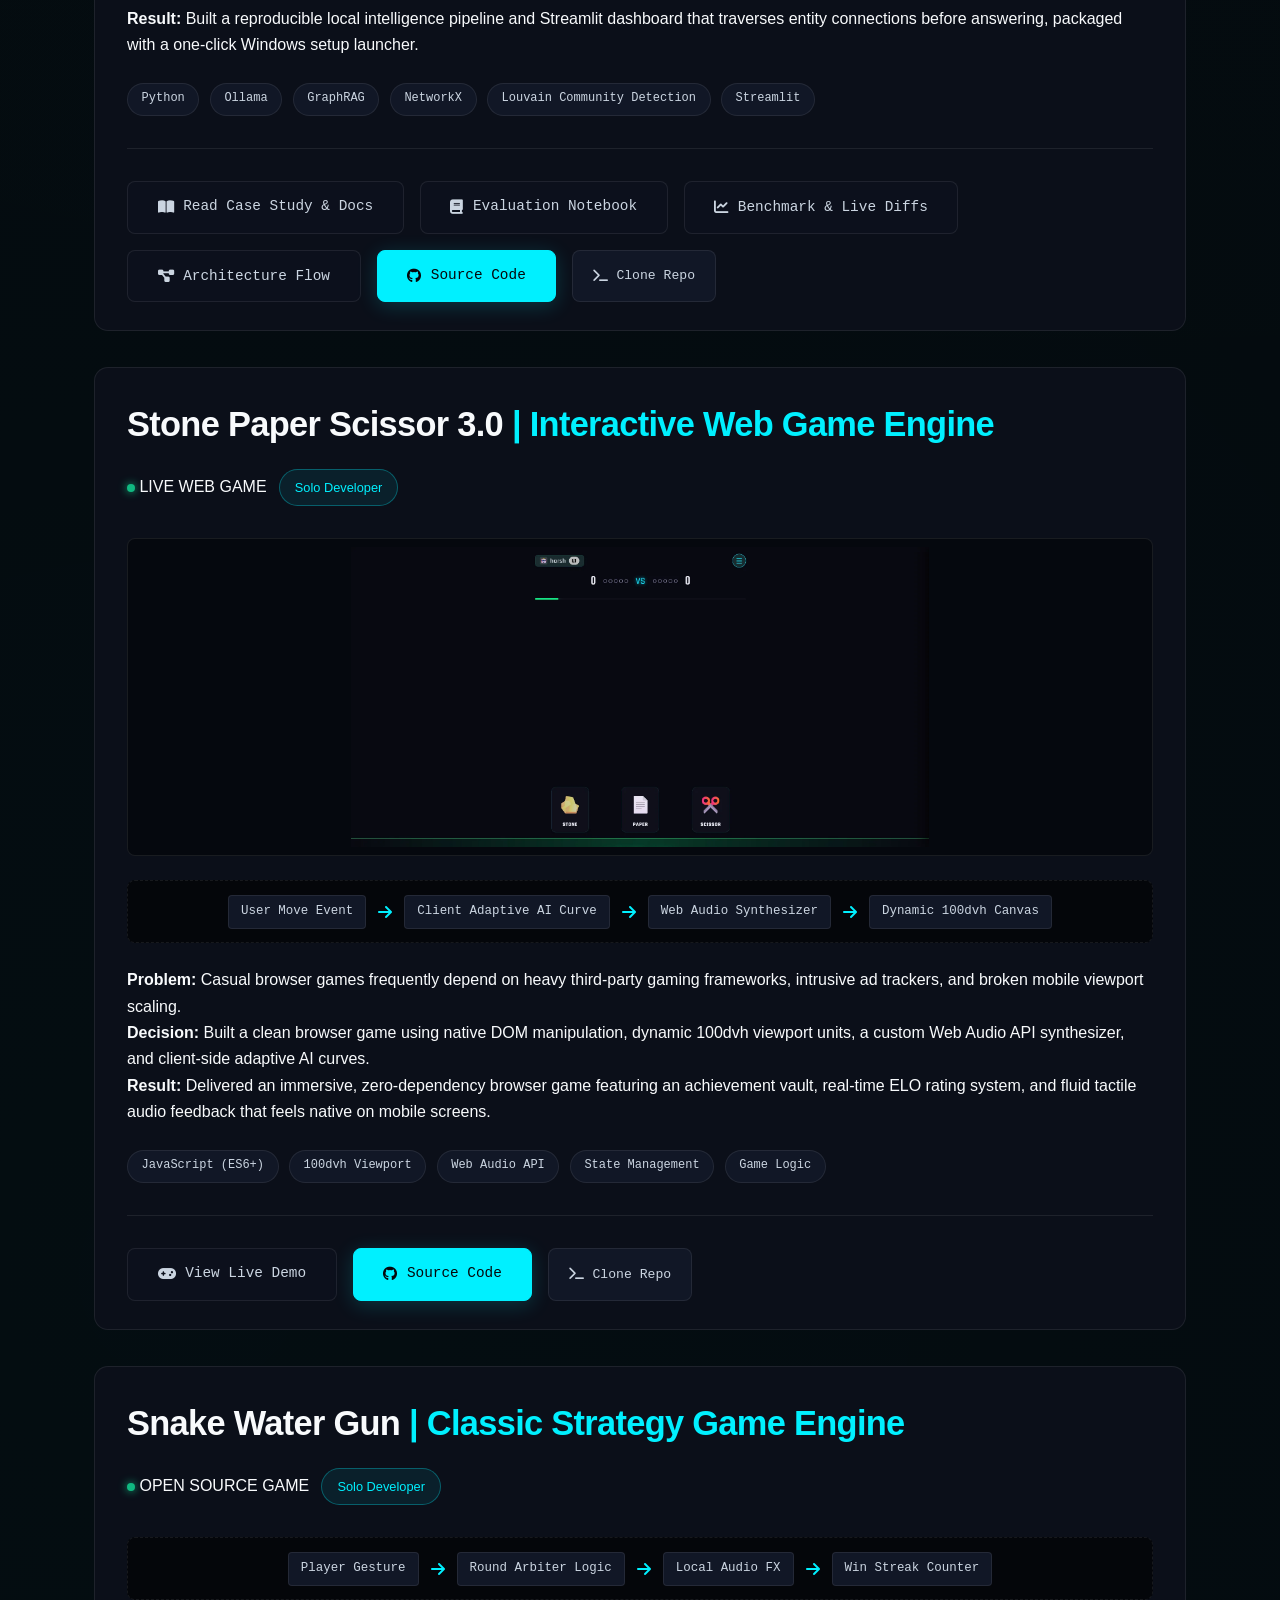
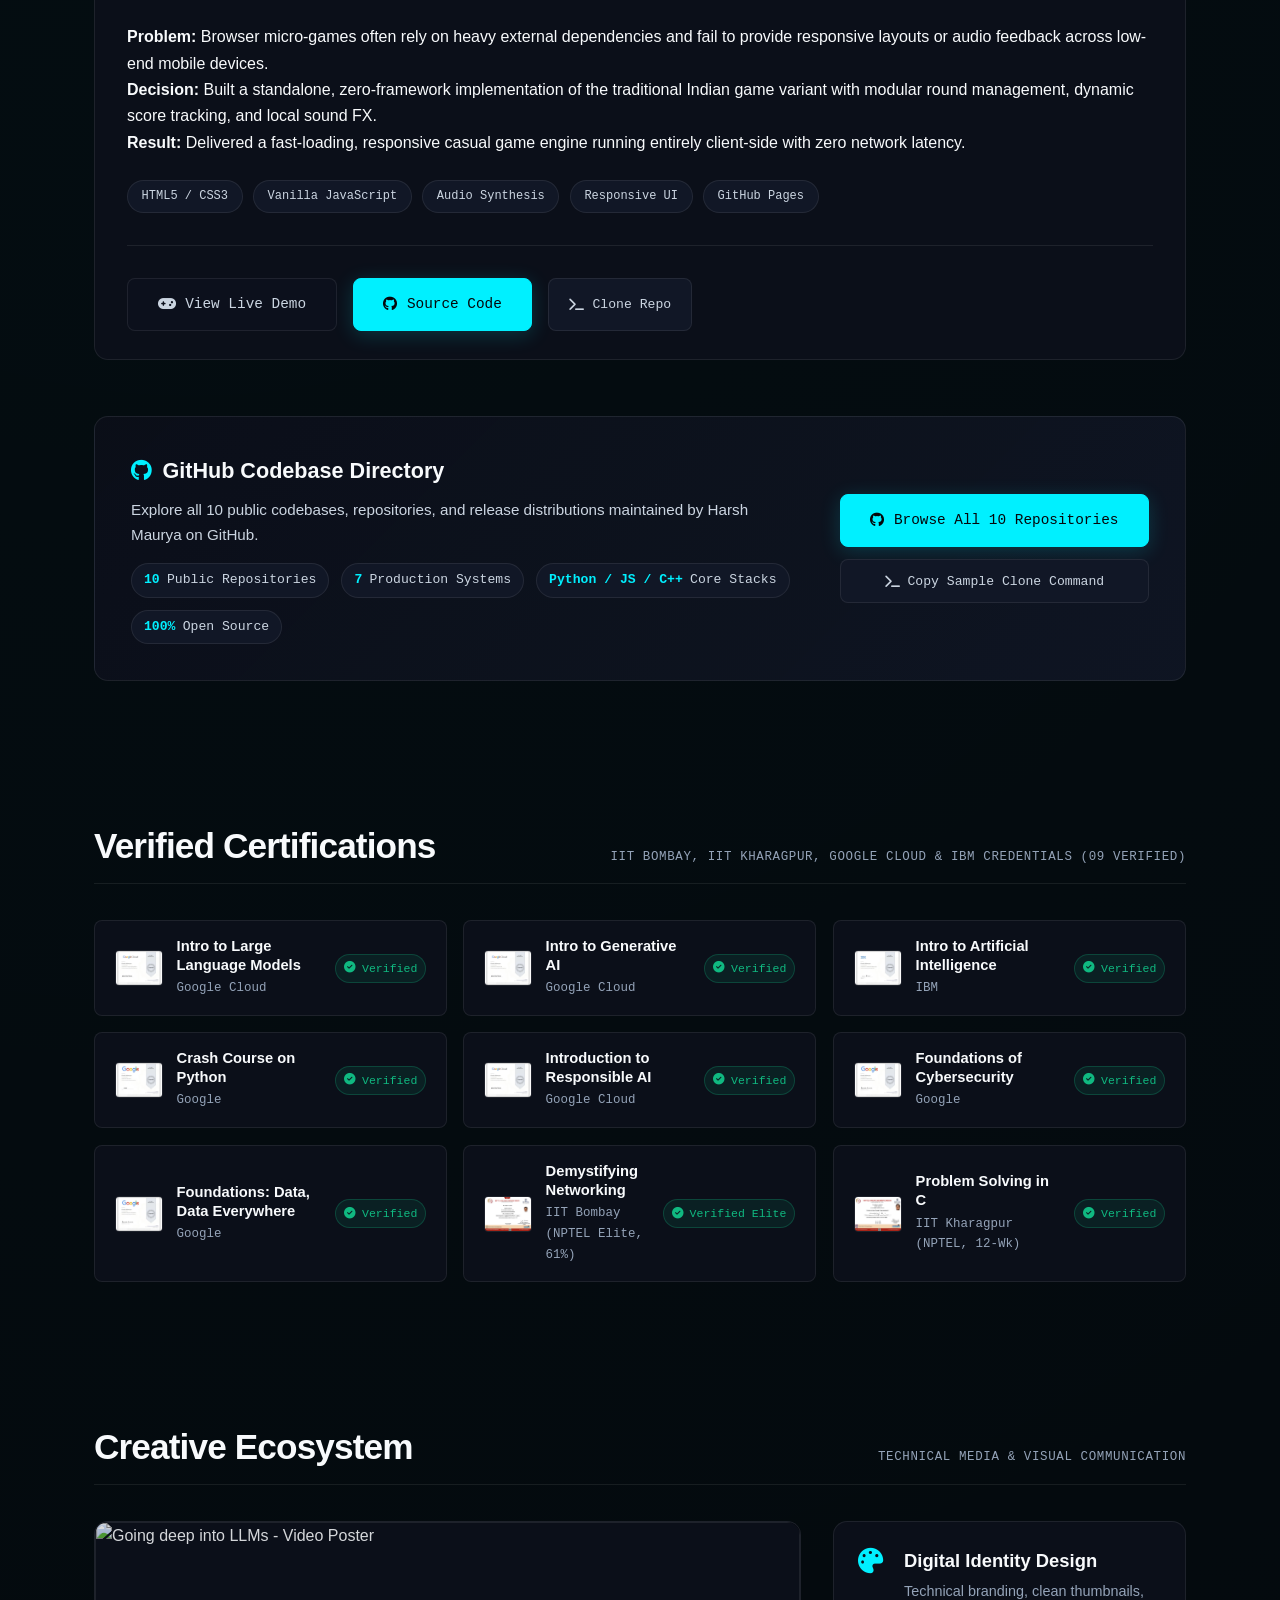
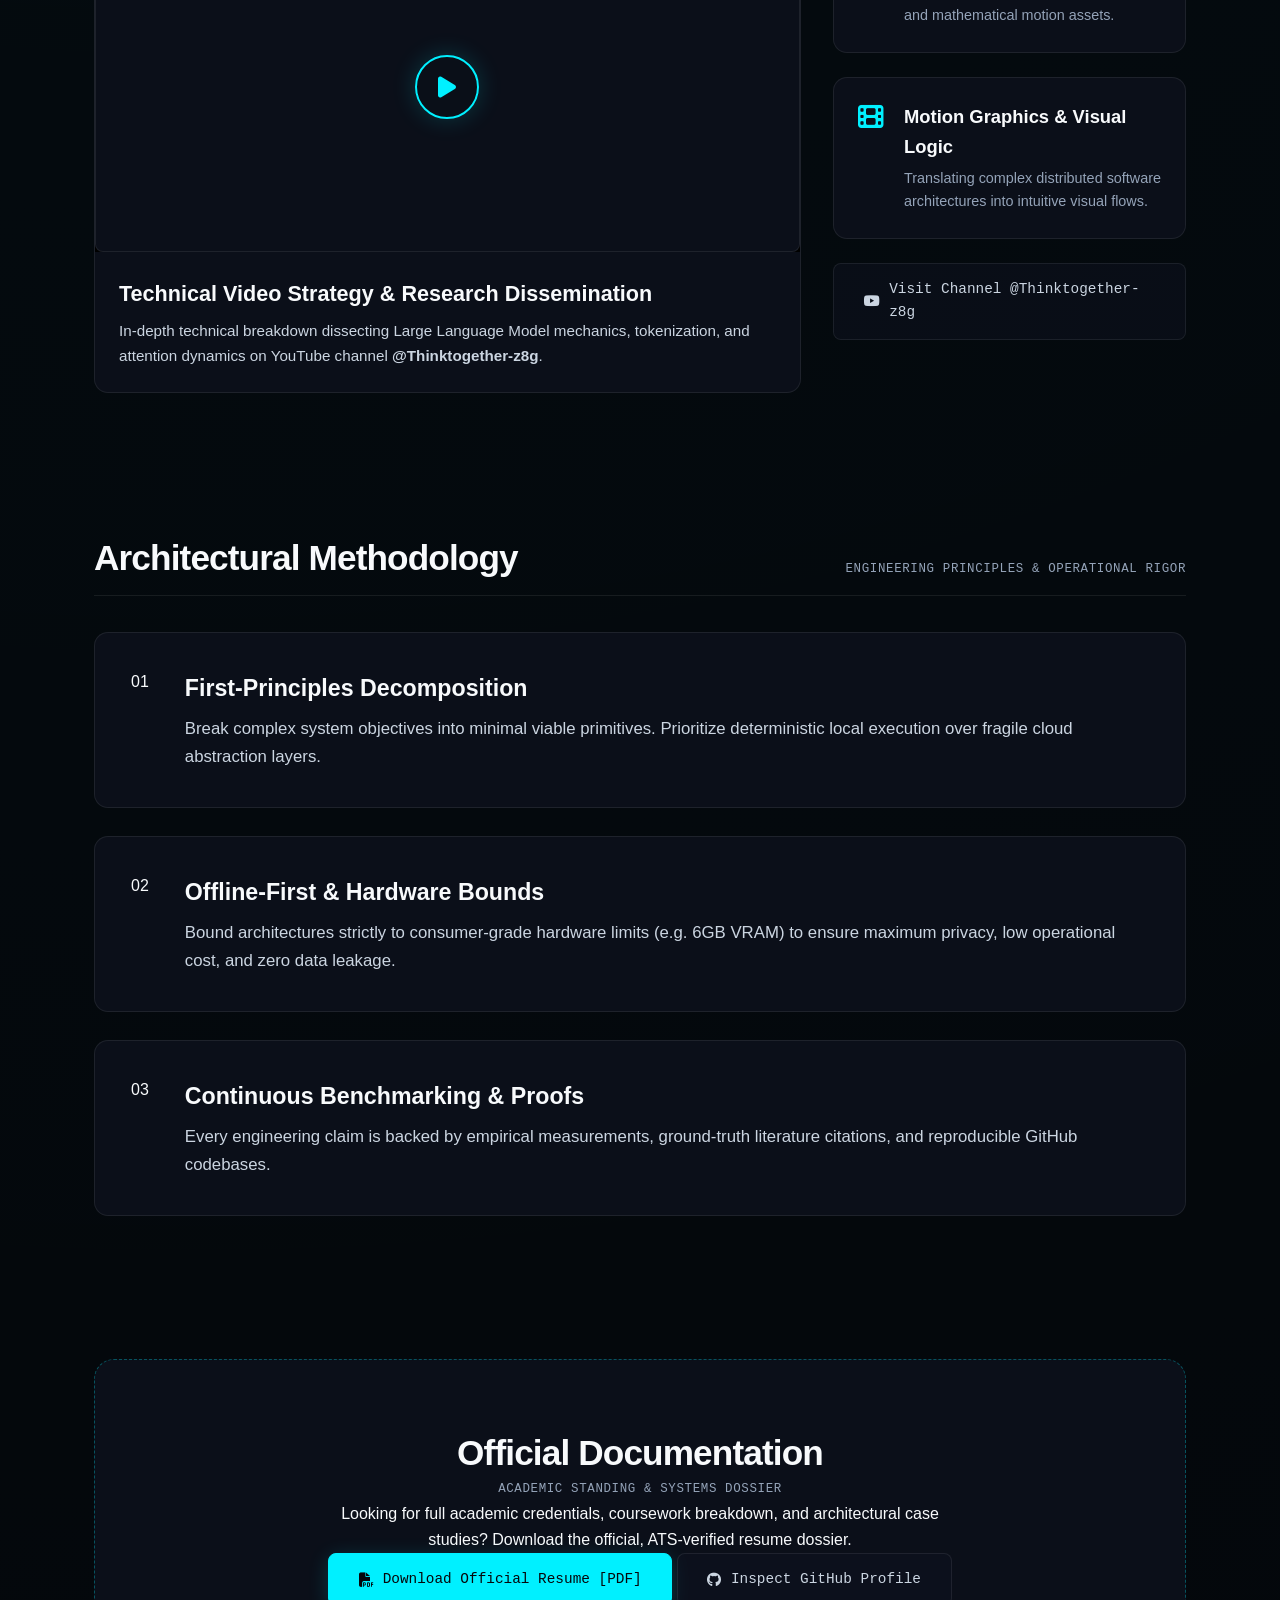
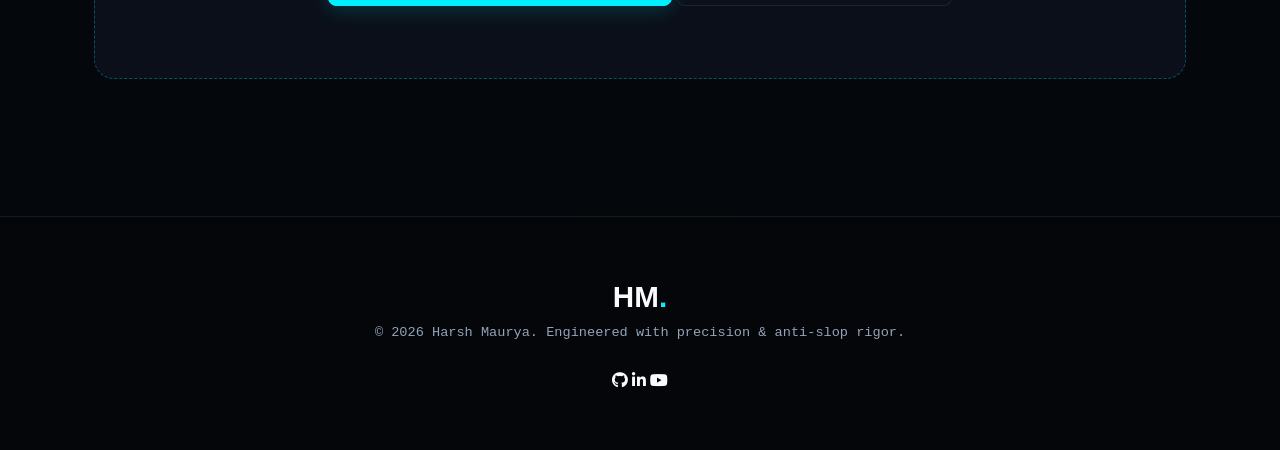
==== commit 07b61801: "fix(intro-lighting): enhance GPU visibility with RoomEnvironment, 3-point lighting, non-black materi" ====
--- a/index.html
+++ b/index.html
@@ -115,6 +115,8 @@
         } catch(e){}
       })();
     </script>
+    <!-- Dynamic GPU Silhouette Backdrop Glow (Sits behind canvas) -->
+    <div id="portalBackdropGlow" class="portal-backdrop-glow" aria-hidden="true"></div>
     <canvas id="portalCanvas" class="portal-canvas"></canvas>
     
     <!-- 3D Dynamic Annotation Labels & Leader Lines -->
--- a/css/intro.css
+++ b/css/intro.css
@@ -29,6 +29,29 @@
   pointer-events: none;
 }
 
+/* ===== GPU Backdrop Silhouette Glow (Sits BEHIND Canvas at z-index: 0) ===== */
+.portal-backdrop-glow {
+  position: absolute;
+  top: 50%;
+  left: 50%;
+  width: 90vw;
+  max-width: 1100px;
+  height: 52vh;
+  max-height: 550px;
+  transform: translate(-50%, -50%);
+  z-index: 0; /* Strictly behind canvas (z-index: 1) */
+  pointer-events: none;
+  background: radial-gradient(
+    ellipse at center,
+    rgba(0, 229, 255, 0.22) 0%,
+    rgba(0, 229, 255, 0.12) 35%,
+    rgba(2, 6, 10, 0.0) 70%
+  );
+  filter: blur(45px);
+  opacity: 1;
+  transition: top 1.2s cubic-bezier(0.45, 0, 0.55, 1);
+}
+
 /* ===== Three.js WebGL Canvas ===== */
 .portal-canvas {
   position: absolute;
@@ -60,7 +83,7 @@
 }
 
 .gpu-leader-line {
-  stroke: rgba(0, 229, 255, 0.55);
+  stroke: rgba(0, 229, 255, 0.65);
   stroke-width: 1.2;
   stroke-dasharray: 4, 3;
   fill: none;
@@ -116,21 +139,21 @@
   transform: translate(-50%, -50%) scale(1.05);
 }
 
-/* ===== Soft Bottom-Up Dark Gradient Scrim (No Hard Box) ===== */
+/* ===== Soft Bottom-Up Dark Gradient Scrim (No Hard Box, Strictly <= 42% Viewport) ===== */
 .portal-scrim {
   position: absolute;
   bottom: 0;
   left: 0;
   width: 100%;
-  height: 48%;
-  max-height: 380px;
+  height: 42%; /* Strictly <= 45% of viewport height; begins below settled GPU */
+  max-height: 360px;
   z-index: 8;
   pointer-events: none;
   background: linear-gradient(
     to top,
     #02060a 0%,
-    rgba(2, 6, 10, 0.95) 30%,
-    rgba(2, 6, 10, 0.60) 65%,
+    rgba(2, 6, 10, 0.95) 32%,
+    rgba(2, 6, 10, 0.55) 70%,
     rgba(2, 6, 10, 0.0) 100%
   );
   opacity: 0;
@@ -351,9 +374,15 @@
 }
 
 @media (max-width: 768px) {
+  .portal-backdrop-glow {
+    width: 95vw;
+    height: 48vh;
+    filter: blur(35px);
+  }
+
   .portal-scrim {
-    height: 52%;
-    max-height: 340px;
+    height: 42%;
+    max-height: 320px;
   }
 
   .portal-lower-third {
@@ -390,9 +419,14 @@
 }
 
 @media (max-width: 480px) {
+  .portal-backdrop-glow {
+    height: 44vh;
+    filter: blur(30px);
+  }
+
   .portal-scrim {
-    height: 54%;
-    max-height: 320px;
+    height: 42%;
+    max-height: 290px;
   }
 
   .portal-lower-third {
@@ -438,4 +472,7 @@
   .portal-scrim {
     transition: opacity 0.3s ease;
   }
-}
+  .portal-backdrop-glow {
+    transition: none !important;
+  }
+}
